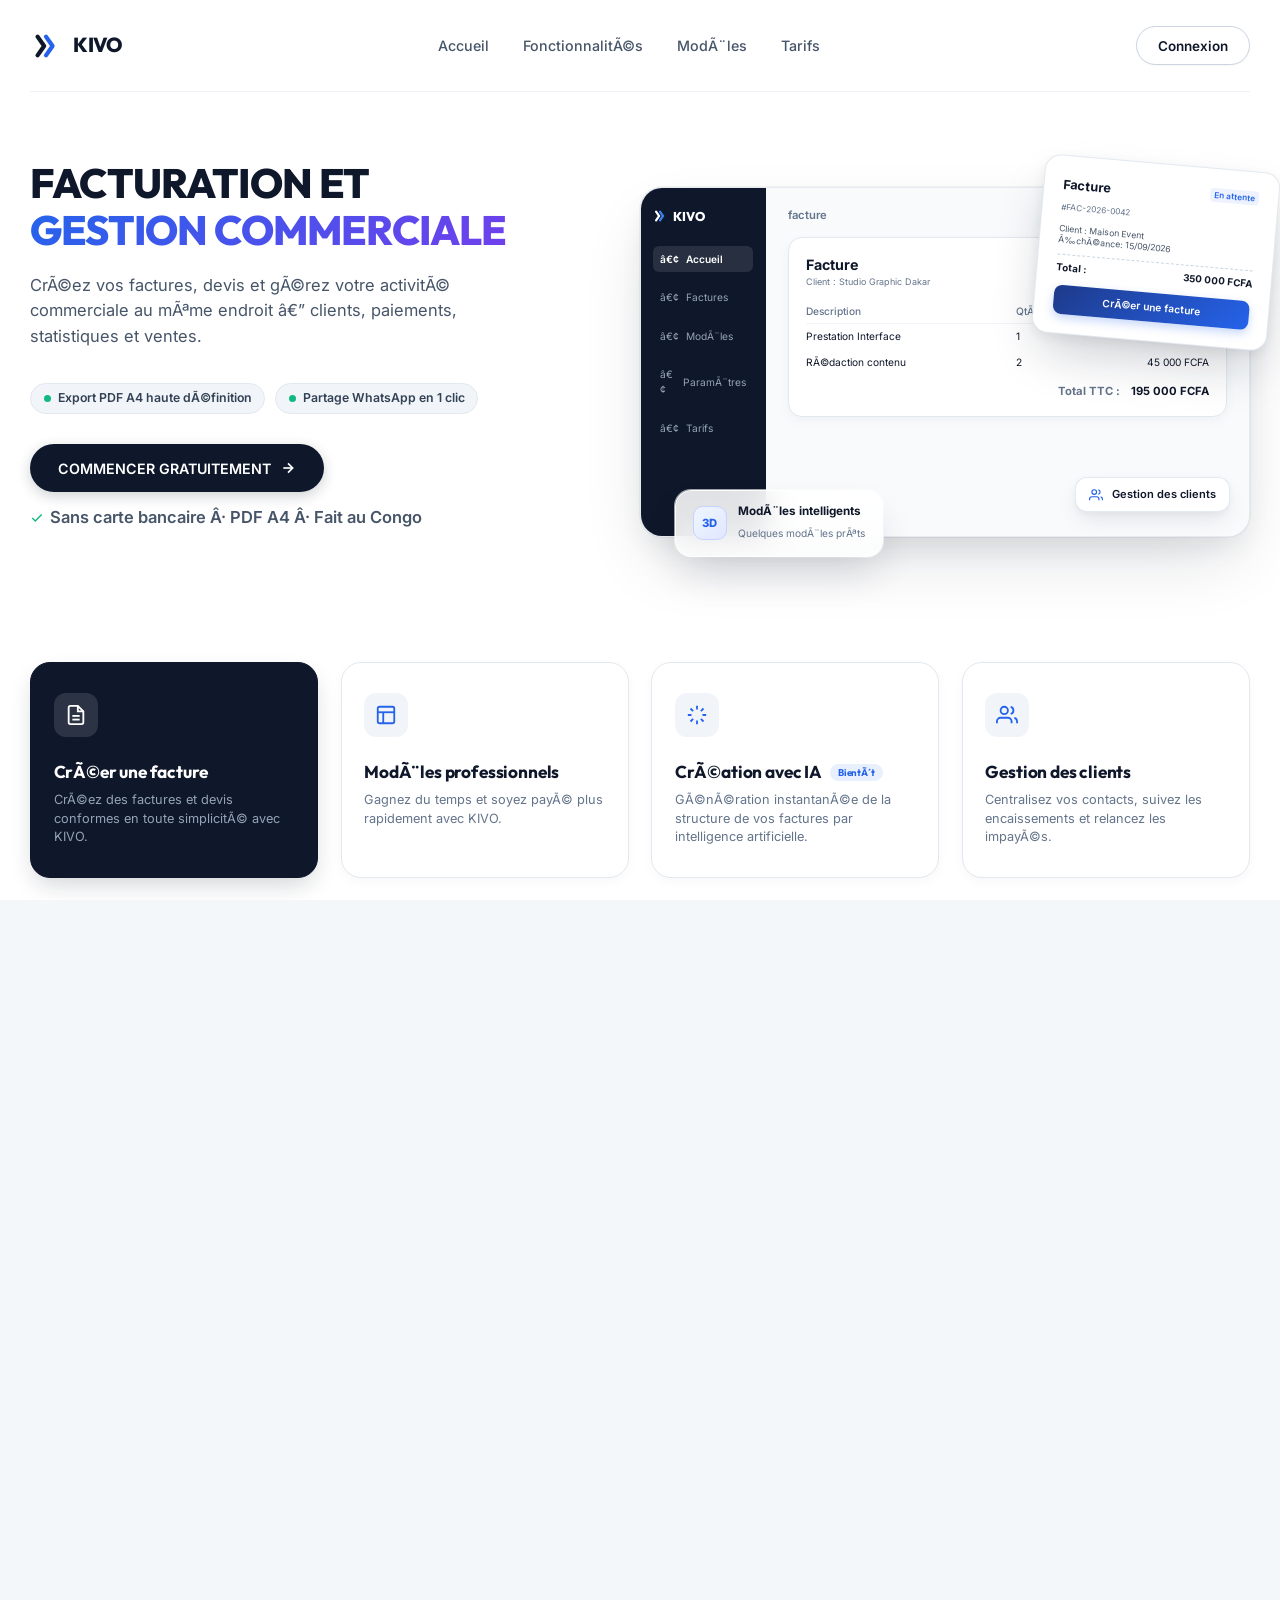
==== index.html @ d7633b7b "fix(facturation): moyens de paiement dans la facture, statut conserve, validation, export multi-form" ====
﻿<!DOCTYPE html>
<html lang="fr">

<head>
  <meta charset="UTF-8">
  <meta name="viewport" content="width=device-width, initial-scale=1.0, viewport-fit=cover">
  <title>KIVO MATIQUE - Business, simplified | Facturation & Gestion d'Entreprise</title>
  <meta name="description"
    content="KIVO MATIQUE : CrÃ©ez des devis et factures professionnels, encaissez vos paiements et relancez vos impayÃ©s depuis un seul endroit.">

  <!-- Favicon -->
  <link rel="icon"
    href="data:image/svg+xml,<svg xmlns='http://www.w3.org/2000/svg' viewBox='0 0 32 32'><rect width='32' height='32' rx='8' fill='%234F46E5'/><text x='16' y='22' font-family='Arial,sans-serif' font-size='18' font-weight='900' fill='white' text-anchor='middle'>K</text></svg>">

  <!-- Google Fonts -->
  <link rel="preconnect" href="https://fonts.googleapis.com">
  <link rel="preconnect" href="https://fonts.gstatic.com" crossorigin>
  <link
    href="https://fonts.googleapis.com/css2?family=Inter:wght@300;400;500;600;700&family=Outfit:wght@500;600;700;800&display=swap"
    rel="stylesheet">

  <!-- Stylesheet -->
  <link rel="stylesheet" href="styles.css?v=3.26">
</head>

<body>

  <!-- Global App Loading Overlay â€” shown until session + settings are resolved -->
  <div id="app-loading-overlay" aria-hidden="true" style="
    position: fixed;
    inset: 0;
    z-index: 9999;
    background: var(--bg-main, #F4F7FA);
    display: flex;
    flex-direction: column;
    align-items: center;
    justify-content: center;
    gap: 1.25rem;
    transition: opacity 0.35s ease, visibility 0.35s ease;
  ">
    <div style="display:flex;align-items:center;gap:0.65rem;">
      <svg width="34" height="34" viewBox="0 0 32 32" fill="none">
        <path d="M7 6L14 16L7 26" stroke="#2563EB" stroke-width="4.5" stroke-linecap="round" stroke-linejoin="round" />
        <path d="M16 6L23 16L16 26" stroke="#7C3AED" stroke-width="4.5" stroke-linecap="round"
          stroke-linejoin="round" />
      </svg>
      <span
        style="font-family:'Outfit',sans-serif;font-weight:800;font-size:1.4rem;color:#0F172A;letter-spacing:-0.02em;">KIVO
        MATIQUE</span>
    </div>
    <div style="width:48px;height:3px;border-radius:99px;background:#E2E8F0;overflow:hidden;">
      <div
        style="height:100%;width:40%;background:linear-gradient(90deg,#2563EB,#7C3AED);border-radius:99px;animation:kivo-loading-bar 1.2s ease-in-out infinite;">
      </div>
    </div>
    <style>
      @keyframes kivo-loading-bar {
        0% {
          transform: translateX(-100%);
        }

        50% {
          transform: translateX(150%);
        }

        100% {
          transform: translateX(-100%);
        }
      }

      /* CSS safety net: auto-hide the overlay after 30 s even if JS is broken */
      @keyframes kivo-overlay-timeout {

        0%,
        90% {
          opacity: 1;
          pointer-events: all;
        }

        100% {
          opacity: 0;
          pointer-events: none;
          visibility: hidden;
        }
      }

      #app-loading-overlay {
        animation: kivo-overlay-timeout 30s forwards;
      }
    </style>
  </div>

  <div id="app-container">


    <div class="app-wrapper">

      <!-- Mobile Backdrop Overlay for sidebar drawer -->
      <div id="sidebar-backdrop" class="sidebar-backdrop" aria-label="Fermer le menu mobile"></div>

      <!-- Mobile Topbar / Header (Sticky on Mobile, hidden on desktop, hidden in full-width views) -->
      <header class="mobile-header no-print" id="mobile-header" style="display: none;">
        <button id="mobile-menu-toggle" type="button" class="mobile-menu-btn" aria-label="Ouvrir le menu de navigation">
          <svg width="22" height="22" viewBox="0 0 24 24" fill="none" stroke="currentColor" stroke-width="2"
            stroke-linecap="round">
            <line x1="3" y1="6" x2="21" y2="6" />
            <line x1="3" y1="12" x2="21" y2="12" />
            <line x1="3" y1="18" x2="21" y2="18" />
          </svg>
        </button>
        <a href="#dashboard" class="mobile-brand-link">
          <div class="mobile-brand-logo">
            <svg width="18" height="18" viewBox="0 0 32 32" fill="none">
              <path d="M7 6L14 16L7 26" stroke="#2563EB" stroke-width="4.5" stroke-linecap="round"
                stroke-linejoin="round" />
              <path d="M16 6L23 16L16 26" stroke="#7C3AED" stroke-width="4.5" stroke-linecap="round"
                stroke-linejoin="round" />
            </svg>
          </div>
          <span class="mobile-brand-text">KIVO MATIQUE</span>
        </a>
        <div class="mobile-header-actions">
          <button class="mobile-quick-add-btn" onclick="KivoApp.openNewDocModal()" title="CrÃ©er un document"
            aria-label="CrÃ©er un document">
            <svg width="18" height="18" viewBox="0 0 24 24" fill="none" stroke="currentColor" stroke-width="2.5">
              <line x1="12" y1="5" x2="12" y2="19" />
              <line x1="5" y1="12" x2="19" y2="12" />
            </svg>
          </button>
          <div class="mobile-user-avatar" onclick="KivoApp.navigate('settings')" title="Mon profil">
            <span id="mobile-user-initials">KM</span>
          </div>
        </div>
      </header>

      <!-- Desktop & Mobile Sidebar Navigation -->
      <!-- ==================== UNIFIED SIDEBAR NAVIGATION ==================== -->
      <aside class="sidebar no-print" id="sidebar" style="display: none;">

        <!-- Brand Header -->
        <div class="sidebar-brand">
          <div class="sidebar-brand-logo">
            <svg width="22" height="22" viewBox="0 0 32 32" fill="none" xmlns="http://www.w3.org/2000/svg">
              <path d="M7 6L14 16L7 26" stroke="#38BDF8" stroke-width="4.5" stroke-linecap="round"
                stroke-linejoin="round" />
              <path d="M16 6L23 16L16 26" stroke="#818CF8" stroke-width="4.5" stroke-linecap="round"
                stroke-linejoin="round" />
            </svg>
          </div>
          <span class="sidebar-brand-name">KIVO</span>
          <button id="sidebar-toggle-btn" class="sidebar-collapse-btn" onclick="KivoApp.toggleSidebar()"
            title="RÃ©duire la barre latÃ©rale" aria-label="RÃ©duire la barre latÃ©rale" data-tooltip="RÃ©duire / Agrandir">
            <svg viewBox="0 0 24 24" fill="none" stroke="currentColor" stroke-width="2.2" width="16" height="16">
              <polyline points="15 18 9 12 15 6" />
            </svg>
          </button>
          <!-- Mobile Drawer Close Button -->
          <button type="button" class="sidebar-mobile-close-btn" onclick="KivoApp.toggleMobileSidebar(false)"
            title="Fermer le menu" aria-label="Fermer le menu">
            <svg viewBox="0 0 24 24" fill="none" stroke="currentColor" stroke-width="2" width="20" height="20">
              <line x1="18" y1="6" x2="6" y2="18" />
              <line x1="6" y1="6" x2="18" y2="18" />
            </svg>
          </button>
        </div>

        <!-- Main Navigation -->
        <nav class="sidebar-nav" id="sidebar-nav">

          <!-- Tableau de bord -->
          <a href="#dashboard" class="nav-item active" data-view="dashboard" data-tooltip="Tableau de bord"
            title="Tableau de bord">
            <svg class="nav-icon" viewBox="0 0 24 24" fill="none" stroke="currentColor" stroke-width="1.75">
              <rect x="3" y="3" width="7" height="7" rx="1" />
              <rect x="14" y="3" width="7" height="7" rx="1" />
              <rect x="14" y="14" width="7" height="7" rx="1" />
              <rect x="3" y="14" width="7" height="7" rx="1" />
            </svg>
            <span class="nav-label">Tableau de bord</span>
          </a>

          <!-- Facturation (Documents UnifiÃ©s) -->
          <a href="#documents" class="nav-item" data-view="documents" data-tooltip="Facturation" title="Facturation">
            <svg class="nav-icon" viewBox="0 0 24 24" fill="none" stroke="currentColor" stroke-width="1.75">
              <path d="M14 2H6a2 2 0 0 0-2 2v16a2 2 0 0 0 2 2h12a2 2 0 0 0 2-2V8z" />
              <polyline points="14 2 14 8 20 8" />
              <line x1="16" y1="13" x2="8" y2="13" />
              <line x1="16" y1="17" x2="8" y2="17" />
            </svg>
            <span class="nav-label">Facturation</span>
          </a>

          <!-- Clients -->
          <a href="#clients" class="nav-item" data-view="clients" data-tooltip="Clients" title="Clients">
            <svg class="nav-icon" viewBox="0 0 24 24" fill="none" stroke="currentColor" stroke-width="1.75">
              <path d="M17 21v-2a4 4 0 0 0-4-4H5a4 4 0 0 0-4 4v2" />
              <circle cx="9" cy="7" r="4" />
              <path d="M23 21v-2a4 4 0 0 0-3-3.87" />
              <path d="M16 3.13a4 4 0 0 1 0 7.75" />
            </svg>
            <span class="nav-label">Clients</span>
          </a>

          <!-- Services / Prestations -->
          <a href="#services" class="nav-item" data-view="services" data-tooltip="Services / Prestations"
            title="Services / Prestations">
            <svg class="nav-icon" viewBox="0 0 24 24" fill="none" stroke="currentColor" stroke-width="1.75">
              <path d="M20.59 13.41l-7.17 7.17a2 2 0 0 1-2.83 0L2 12V2h10l8.59 8.59a2 2 0 0 1 0 2.82z" />
              <line x1="7" y1="7" x2="7.01" y2="7" />
            </svg>
            <span class="nav-label">Services / Prestations</span>
          </a>

          <!-- ModÃ¨les -->
          <a href="#catalog" class="nav-item" data-view="catalog" data-tooltip="ModÃ¨les" title="ModÃ¨les">
            <svg class="nav-icon" viewBox="0 0 24 24" fill="none" stroke="currentColor" stroke-width="1.75">
              <rect x="3" y="3" width="7" height="7" rx="1" />
              <rect x="14" y="3" width="7" height="7" rx="1" />
              <rect x="3" y="14" width="7" height="5" rx="1" />
              <rect x="14" y="14" width="7" height="5" rx="1" />
            </svg>
            <span class="nav-label">ModÃ¨les</span>
          </a>

          <!-- CrÃ©ation avec IA -->
          <a href="#ai" class="nav-item" data-view="ai" data-tooltip="CrÃ©ation avec IA (BientÃ´t)"
            title="CrÃ©ation avec IA (BientÃ´t disponible)">
            <svg class="nav-icon" viewBox="0 0 24 24" fill="none" stroke="currentColor" stroke-width="1.75">
              <path d="M12 2a7 7 0 0 1 7 7c0 3.5-2.5 6.5-6 7v2h-2v-2c-3.5-.5-6-3.5-6-7a7 7 0 0 1 7-7z" />
              <line x1="12" y1="21" x2="12" y2="23" />
              <line x1="4.22" y1="4.22" x2="5.64" y2="5.64" />
              <line x1="18.36" y1="5.64" x2="19.78" y2="4.22" />
            </svg>
            <span class="nav-label">CrÃ©ation avec IA</span>
            <span class="nav-badge-soon"
              style="margin-left: auto; font-size: 0.65rem; font-weight: 700; padding: 2px 8px; border-radius: 9999px; background: #FEF3C7; color: #92400E; border: 1px solid rgba(217, 119, 6, 0.25); text-transform: uppercase; letter-spacing: 0.03em;">BientÃ´t</span>
          </a>

          <!-- Rapports -->
          <a href="#analytics" class="nav-item" data-view="analytics" data-tooltip="Rapports" title="Rapports">
            <svg class="nav-icon" viewBox="0 0 24 24" fill="none" stroke="currentColor" stroke-width="1.75">
              <line x1="18" y1="20" x2="18" y2="10" />
              <line x1="12" y1="20" x2="12" y2="4" />
              <line x1="6" y1="20" x2="6" y2="14" />
            </svg>
            <span class="nav-label">Rapports</span>
          </a>

          <!-- PARAMÃˆTRES (groupe collapsible) -->
          <div class="nav-group" id="nav-group-settings">
            <button class="nav-group-trigger" onclick="KivoApp.toggleNavGroup('settings')" data-group="settings"
              data-tooltip="ParamÃ¨tres" title="ParamÃ¨tres">
              <div class="nav-group-trigger-left">
                <svg class="nav-icon" viewBox="0 0 24 24" fill="none" stroke="currentColor" stroke-width="1.75">
                  <circle cx="12" cy="12" r="3" />
                  <path
                    d="M19.4 15a1.65 1.65 0 0 0 .33 1.82l.06.06a2 2 0 0 1-2.83 2.83l-.06-.06a1.65 1.65 0 0 0-1.82-.33 1.65 1.65 0 0 0-1 1.51V21a2 2 0 0 1-4 0v-.09A1.65 1.65 0 0 0 9 19.4a1.65 1.65 0 0 0-1.82.33l-.06.06a2 2 0 0 1-2.83-2.83l.06-.06A1.65 1.65 0 0 0 4.68 15a1.65 1.65 0 0 0-1.51-1H3a2 2 0 0 1 0-4h.09A1.65 1.65 0 0 0 4.6 9a1.65 1.65 0 0 0-.33-1.82l-.06-.06a2 2 0 0 1 2.83-2.83l.06.06A1.65 1.65 0 0 0 9 4.68a1.65 1.65 0 0 0 1-1.51V3a2 2 0 0 1 4 0v.09a1.65 1.65 0 0 0 1 1.51 1.65 1.65 0 0 0 1.82-.33l.06-.06a2 2 0 0 1 2.83 2.83l-.06.06A1.65 1.65 0 0 0 19.4 9a1.65 1.65 0 0 0 1.51 1H21a2 2 0 0 1 0 4h-.09a1.65 1.65 0 0 0-1.51 1z" />
                </svg>
                <span class="nav-label">ParamÃ¨tres</span>
              </div>
              <svg class="nav-group-chevron" id="chevron-settings" viewBox="0 0 24 24" fill="none" stroke="currentColor"
                stroke-width="2" width="14" height="14">
                <polyline points="6 9 12 15 18 9" />
              </svg>
            </button>
            <div class="nav-group-items" id="nav-group-settings-items">
              <!-- Profil -->
              <a href="#settings" class="nav-sub-item" data-view="settings" data-tooltip="Mon profil"
                title="Mon profil">
                <svg class="nav-icon" viewBox="0 0 24 24" fill="none" stroke="currentColor" stroke-width="1.75">
                  <circle cx="12" cy="8" r="4" />
                  <path d="M4 20c0-4 3.6-7 8-7s8 3 8 7" />
                </svg>
                <span class="nav-label">Mon profil</span>
              </a>
              <!-- Abonnement & Paiement -->
              <a href="#pricing" class="nav-sub-item" data-view="pricing" data-tooltip="Abonnement & Paiement"
                title="Abonnement & Paiement">
                <svg class="nav-icon" viewBox="0 0 24 24" fill="none" stroke="currentColor" stroke-width="1.75">
                  <rect x="1" y="4" width="22" height="16" rx="2" />
                  <line x1="1" y1="10" x2="23" y2="10" />
                </svg>
                <span class="nav-label">Abonnement & Paiement</span>
              </a>
              <!-- Ã‰quipe -->
              <a href="#team" class="nav-sub-item" data-view="team" data-tooltip="Ã‰quipe" title="Ã‰quipe">
                <svg class="nav-icon" viewBox="0 0 24 24" fill="none" stroke="currentColor" stroke-width="1.75">
                  <circle cx="9" cy="7" r="4" />
                  <path d="M3 21v-2a4 4 0 0 1 4-4h4a4 4 0 0 1 4 4v2" />
                  <path d="M16 3.13a4 4 0 0 1 0 7.75" />
                  <path d="M21 21v-2a4 4 0 0 0-3-3.85" />
                </svg>
                <span class="nav-label">Ã‰quipe</span>
              </a>
              <!-- IntÃ©grations -->
              <a href="#integrations" class="nav-sub-item" data-view="integrations" data-tooltip="IntÃ©grations"
                title="IntÃ©grations">
                <svg class="nav-icon" viewBox="0 0 24 24" fill="none" stroke="currentColor" stroke-width="1.75">
                  <path d="M10 13a5 5 0 0 0 7.54.54l3-3a5 5 0 0 0-7.07-7.07l-1.72 1.71" />
                  <path d="M14 11a5 5 0 0 0-7.54-.54l-3 3a5 5 0 0 0 7.07 7.07l1.71-1.71" />
                </svg>
                <span class="nav-label">IntÃ©grations</span>
              </a>
            </div>
          </div>

        </nav>

        <!-- Sidebar Footer: User Card + Clean logout -->
        <div class="sidebar-footer-section">
          <!-- Dynamic Plan Usage Pill -->
          <div id="sidebar-plan-badge"></div>
          <div class="sidebar-user-card" onclick="KivoApp.navigate('settings')" title="AccÃ©der Ã  mon profil"
            data-tooltip="Mon profil">
            <div class="sidebar-user-avatar" id="sidebar-user-avatar">KM</div>
            <div class="sidebar-user-info">
              <span class="sidebar-user-name" id="sidebar-user-name">Mon Compte</span>
              <span class="sidebar-user-email" id="sidebar-user-email">utilisateur@kivo.com</span>
            </div>
          </div>
          <div class="sidebar-footer-action">
            <button type="button" class="sidebar-logout-clean-btn"
              onclick="event.stopPropagation(); console.log('[DEBUG-LOGOUT] Clic bouton sidebar DÃ©connexion'); KivoApp.logout()"
              title="Se dÃ©connecter" aria-label="DÃ©connexion" data-tooltip="DÃ©connexion">
              <svg viewBox="0 0 24 24" fill="none" stroke="currentColor" stroke-width="2" width="16" height="16">
                <path d="M9 21H5a2 2 0 0 1-2-2V5a2 2 0 0 1 2-2h4" />
                <polyline points="16 17 21 12 16 7" />
                <line x1="21" y1="12" x2="9" y2="12" />
              </svg>
              <span>DÃ©connexion</span>
            </button>
          </div>
        </div>

      </aside>

      <!-- Minimalist floating sidebar reopen button -->
      <button id="sidebar-reopen-btn" class="sidebar-reopen-btn" onclick="KivoApp.toggleSidebar()"
        title="Afficher le menu" style="display:none;" aria-label="Ouvrir le menu">
        <svg viewBox="0 0 24 24" fill="none" stroke="currentColor" stroke-width="2" width="18" height="18">
          <rect x="3" y="3" width="18" height="18" rx="3" />
          <line x1="9" y1="3" x2="9" y2="21" />
          <polyline points="13 10 15 12 13 14" />
        </svg>
      </button>

      <!-- Main Dynamic Content Container -->
      <main class="main-content" id="main-content">

        <!-- ==================== LANDING PAGE VIEW (2026 FINTECH ART DIRECTION) ==================== -->
        <section id="view-landing" class="view-section" style="display: none;">
          <div class="kivo-landing-wrap">
            <div class="kivo-landing-container">

              <!-- 1. Top Navbar -->
              <nav class="kivo-landing-nav">
                <a href="#landing" class="kivo-landing-brand">
                  <div class="kivo-landing-brand-logo">
                    <svg width="30" height="30" viewBox="0 0 32 32" fill="none" xmlns="http://www.w3.org/2000/svg">
                      <path d="M7 6L14 16L7 26" stroke="#0F172A" stroke-width="4.5" stroke-linecap="round"
                        stroke-linejoin="round" />
                      <path d="M16 6L23 16L16 26" stroke="#2563EB" stroke-width="4.5" stroke-linecap="round"
                        stroke-linejoin="round" />
                    </svg>
                  </div>
                  <span class="kivo-landing-brand-text">KIVO</span>
                </a>

                <div class="kivo-landing-links">
                  <a href="#landing">Accueil</a>
                  <a href="#landing-features">FonctionnalitÃ©s</a>
                  <a href="#landing-templates">ModÃ¨les</a>
                  <a href="#landing-pricing">Tarifs</a>
                </div>

                <div>
                  <a href="#auth" class="btn btn-landing-login">Connexion</a>
                </div>
              </nav>

              <!-- 2. Hero Section -->
              <div class="kivo-hero-section">

                <!-- Left: Headline & CTA -->
                <div class="kivo-hero-text" data-animate>
                  <h1 class="kivo-hero-headline">
                    <span class="kivo-hero-headline-static">FACTURATION ET</span>
                    <span class="kivo-hero-headline-accent">GESTION COMMERCIALE</span>
                  </h1>
                  <p>CrÃ©ez vos factures, devis et gÃ©rez votre activitÃ© commerciale au mÃªme endroit â€” clients, paiements,
                    statistiques et ventes.</p>
                  <div class="kivo-hero-facts">
                    <span class="kivo-hero-fact-pill"><span class="dot"></span>Export PDF A4 haute dÃ©finition</span>
                    <span class="kivo-hero-fact-pill"><span class="dot"></span>Partage WhatsApp en 1 clic</span>
                  </div>
                  <a href="#auth" class="btn btn-hero-cta">
                    <span>COMMENCER GRATUITEMENT</span>
                    <svg width="16" height="16" viewBox="0 0 24 24" fill="none" stroke="currentColor"
                      stroke-width="2.5">
                      <line x1="5" y1="12" x2="19" y2="12" />
                      <polyline points="12 5 19 12 12 19" />
                    </svg>
                  </a>
                  <p class="kivo-cta-badge">
                    <svg width="14" height="14" viewBox="0 0 24 24" fill="none" stroke="currentColor"
                      stroke-width="2.5">
                      <polyline points="20 6 9 17 4 12" />
                    </svg>
                    <span>Sans carte bancaire Â· PDF A4 Â· Fait au Congo</span>
                  </p>
                </div>


                <!-- Right: Layered 3D Visual Composition -->
                <div class="kivo-hero-visual">

                  <!-- Base Tablet / App Window -->
                  <div class="kivo-mock-window">

                    <!-- Mock Dark Sidebar -->
                    <div class="kivo-mock-sidebar">
                      <div class="mock-sidebar-brand">
                        <svg width="14" height="14" viewBox="0 0 32 32" fill="none">
                          <path d="M7 6L14 16L7 26" stroke="#FFF" stroke-width="5" stroke-linecap="round" />
                          <path d="M16 6L23 16L16 26" stroke="#3B82F6" stroke-width="5" stroke-linecap="round" />
                        </svg>
                        <span>KIVO</span>
                      </div>
                      <div class="mock-nav-item active">
                        <span>â€¢</span> Accueil
                      </div>
                      <div class="mock-nav-item">
                        <span>â€¢</span> Factures
                      </div>
                      <div class="mock-nav-item">
                        <span>â€¢</span> ModÃ¨les
                      </div>
                      <div class="mock-nav-item">
                        <span>â€¢</span> ParamÃ¨tres
                      </div>
                      <div class="mock-nav-item">
                        <span>â€¢</span> Tarifs
                      </div>
                    </div>

                    <!-- Mock Main Workspace -->
                    <div class="kivo-mock-main">
                      <div class="mock-main-top">
                        <span>facture</span>
                      </div>

                      <div class="mock-invoice-card">
                        <div class="mock-invoice-header">
                          <div>
                            <div class="mock-invoice-title">Facture</div>
                            <div style="font-size: 0.6rem; color: #64748B;">Client : Studio Graphic Dakar</div>
                          </div>
                          <span class="mock-badge">ValidÃ©e</span>
                        </div>

                        <table class="mock-table">
                          <thead>
                            <tr>
                              <th>Description</th>
                              <th>QtÃ©</th>
                              <th style="text-align: right;">Total</th>
                            </tr>
                          </thead>
                          <tbody>
                            <tr>
                              <td>Prestation Interface</td>
                              <td>1</td>
                              <td style="text-align: right;">150 000 FCFA</td>
                            </tr>
                            <tr>
                              <td>RÃ©daction contenu</td>
                              <td>2</td>
                              <td style="text-align: right;">45 000 FCFA</td>
                            </tr>
                          </tbody>
                        </table>

                        <div class="mock-total-row">
                          <span style="color: #64748B;">Total TTC :</span>
                          <span>195 000 FCFA</span>
                        </div>
                      </div>
                    </div>
                  </div>

                  <!-- Floating Layer 1: Tilted Top-Right Invoice Sheet -->
                  <div class="kivo-mock-floating-invoice">
                    <div
                      style="display: flex; justify-content: space-between; align-items: flex-start; margin-bottom: 0.5rem;">
                      <div>
                        <strong style="font-size: 0.85rem; color: #0F172A; display: block;">Facture</strong>
                        <span style="font-size: 0.55rem; color: #64748B;">#FAC-2026-0042</span>
                      </div>
                      <span
                        style="font-size: 0.55rem; background: #EEF2FF; color: #2563EB; padding: 1px 4px; border-radius: 4px; font-weight: 600;">En
                        attente</span>
                    </div>

                    <div style="font-size: 0.58rem; color: #475569; margin-bottom: 0.5rem; line-height: 1.3;">
                      Client : Maison Event<br>
                      Ã‰chÃ©ance: 15/09/2026
                    </div>

                    <div
                      style="border-top: 1px dashed #CBD5E1; padding-top: 0.4rem; display: flex; justify-content: space-between; font-size: 0.65rem; font-weight: 700; color: #0F172A;">
                      <span>Total :</span>
                      <span>350 000 FCFA</span>
                    </div>

                    <span class="mock-float-btn">CrÃ©er une facture</span>
                  </div>

                  <!-- Floating Layer 2: Frosted Glass 3D Card Bottom-Left -->
                  <div class="kivo-mock-glass-card">
                    <div class="glass-3d-badge">3D</div>
                    <div class="glass-card-text">
                      <strong>ModÃ¨les intelligents</strong>
                      <span>Quelques modÃ¨les prÃªts</span>
                    </div>
                  </div>

                  <!-- Floating Layer 3: Mini Client Badge Bottom-Right -->
                  <div class="kivo-mock-client-badge">
                    <svg width="14" height="14" viewBox="0 0 24 24" fill="none" stroke="#2563EB" stroke-width="2">
                      <path d="M17 21v-2a4 4 0 0 0-4-4H5a4 4 0 0 0-4 4v2" />
                      <circle cx="9" cy="7" r="4" />
                      <path d="M23 21v-2a4 4 0 0 0-3-3.87" />
                      <path d="M16 3.13a4 4 0 0 1 0 7.75" />
                    </svg>
                    <span>Gestion des clients</span>
                  </div>

                </div>

              </div>

              <!-- 3. Bottom 4-Card Bento Strip (Matching Mockup Exactly) -->
              <div class="kivo-features-strip" id="landing-features">

                <!-- Card 1: Dark Navy Active Card -->
                <a href="#auth" class="kivo-feature-card card-dark">
                  <div class="kivo-feature-icon-box">
                    <svg width="22" height="22" viewBox="0 0 24 24" fill="none" stroke="currentColor" stroke-width="2">
                      <path d="M14 2H6a2 2 0 0 0-2 2v16a2 2 0 0 0 2 2h12a2 2 0 0 0 2-2V8z" />
                      <polyline points="14 2 14 8 20 8" />
                      <line x1="16" y1="13" x2="8" y2="13" />
                      <line x1="16" y1="17" x2="8" y2="17" />
                    </svg>
                  </div>
                  <h3>CrÃ©er une facture</h3>
                  <p>CrÃ©ez des factures et devis conformes en toute simplicitÃ© avec KIVO.</p>
                </a>

                <!-- Card 2: ModÃ¨les professionnels -->
                <a href="#landing-templates" class="kivo-feature-card">
                  <div class="kivo-feature-icon-box">
                    <svg width="22" height="22" viewBox="0 0 24 24" fill="none" stroke="#2563EB" stroke-width="2">
                      <rect x="3" y="3" width="18" height="18" rx="2" />
                      <line x1="3" y1="9" x2="21" y2="9" />
                      <line x1="9" y1="21" x2="9" y2="9" />
                    </svg>
                  </div>
                  <h3>ModÃ¨les professionnels</h3>
                  <p>Gagnez du temps et soyez payÃ© plus rapidement avec KIVO.</p>
                </a>

                <!-- Card 3: CrÃ©ation avec IA -->
                <a href="#auth" class="kivo-feature-card">
                  <div class="kivo-feature-icon-box">
                    <svg width="22" height="22" viewBox="0 0 24 24" fill="none" stroke="#2563EB" stroke-width="2">
                      <path
                        d="M12 2v4M12 18v4M4.93 4.93l2.83 2.83M16.24 16.24l2.83 2.83M2 12h4M18 12h4M4.93 19.07l2.83-2.83M16.24 7.76l2.83-2.83" />
                    </svg>
                  </div>
                  <h3>CrÃ©ation avec IA <span
                      style="font-size: 0.65rem; background: rgba(37, 99, 235, 0.1); color: #2563EB; padding: 2px 8px; border-radius: 99px; font-weight: 700; vertical-align: middle; margin-left: 0.35rem;">BientÃ´t</span>
                  </h3>
                  <p>GÃ©nÃ©ration instantanÃ©e de la structure de vos factures par intelligence artificielle.</p>
                </a>

                <!-- Card 4: Gestion des clients -->
                <a href="#auth" class="kivo-feature-card">
                  <div class="kivo-feature-icon-box">
                    <svg width="22" height="22" viewBox="0 0 24 24" fill="none" stroke="#2563EB" stroke-width="2">
                      <path d="M17 21v-2a4 4 0 0 0-4-4H5a4 4 0 0 0-4 4v2" />
                      <circle cx="9" cy="7" r="4" />
                      <path d="M23 21v-2a4 4 0 0 0-3-3.87" />
                      <path d="M16 3.13a4 4 0 0 1 0 7.75" />
                    </svg>
                  </div>
                  <h3>Gestion des clients</h3>
                  <p>Centralisez vos contacts, suivez les encaissements et relancez les impayÃ©s.</p>
                </a>

              </div>

              <!-- 4. Section 4 Ã‰tapes (Comment Ã§a marche) -->
              <div class="kivo-steps-section" id="landing-steps">
                <div class="kivo-steps-header" data-animate>
                  <span class="kivo-steps-eyebrow">Comment Ã§a marche</span>
                  <h2 class="kivo-steps-title">De zÃ©ro Ã  payÃ©, en 4 Ã©tapes</h2>
                  <p class="kivo-steps-subtitle">KIVO simplifie votre facturation de bout en bout â€” de la crÃ©ation du
                    document jusqu'Ã  l'encaissement.</p>
                </div>
                <div class="kivo-steps-grid">

                  <!-- Ã‰tape 1 : CrÃ©er -->
                  <div class="kivo-step-card" data-animate data-delay="100">
                    <div class="kivo-step-icon-wrap" data-num="1"
                      style="background: linear-gradient(135deg, #EFF6FF, #DBEAFE);">
                      <svg width="28" height="28" viewBox="0 0 24 24" fill="none" stroke="#2563EB" stroke-width="2"
                        stroke-linecap="round" stroke-linejoin="round">
                        <path d="M14 2H6a2 2 0 0 0-2 2v16a2 2 0 0 0 2 2h12a2 2 0 0 0 2-2V8z" />
                        <polyline points="14 2 14 8 20 8" />
                        <line x1="12" y1="13" x2="12" y2="17" />
                        <line x1="10" y1="15" x2="14" y2="15" />
                      </svg>
                    </div>
                    <div class="kivo-step-title">CrÃ©er</div>
                    <p class="kivo-step-desc">Remplissez vos informations. KIVO gÃ©nÃ¨re votre document en quelques
                      secondes.</p>
                  </div>

                  <!-- Ã‰tape 2 : Personnaliser -->
                  <div class="kivo-step-card" data-animate data-delay="200">
                    <div class="kivo-step-icon-wrap" data-num="2"
                      style="background: linear-gradient(135deg, #F5F3FF, #EDE9FE);">
                      <svg width="28" height="28" viewBox="0 0 24 24" fill="none" stroke="#7C3AED" stroke-width="2"
                        stroke-linecap="round" stroke-linejoin="round">
                        <circle cx="12" cy="12" r="3" />
                        <path
                          d="M19.07 4.93l-1.41 1.41M4.93 19.07l-1.41 1.41M19.07 19.07l-1.41-1.41M4.93 4.93l1.41 1.41M20 12h2M2 12h2M12 20v2M12 2v2" />
                      </svg>
                    </div>
                    <div class="kivo-step-title">Personnaliser</div>
                    <p class="kivo-step-desc">Choisissez un modÃ¨le, ajoutez votre logo, adaptez couleurs et mentions
                      lÃ©gales.</p>
                  </div>

                  <!-- Ã‰tape 3 : Partager -->
                  <div class="kivo-step-card" data-animate data-delay="300">
                    <div class="kivo-step-icon-wrap" data-num="3"
                      style="background: linear-gradient(135deg, #ECFDF5, #D1FAE5);">
                      <svg width="28" height="28" viewBox="0 0 24 24" fill="none" stroke="#10B981" stroke-width="2"
                        stroke-linecap="round" stroke-linejoin="round">
                        <path d="M4 12v8a2 2 0 0 0 2 2h12a2 2 0 0 0 2-2v-8" />
                        <polyline points="16 6 12 2 8 6" />
                        <line x1="12" y1="2" x2="12" y2="15" />
                      </svg>
                    </div>
                    <div class="kivo-step-title">Partager</div>
                    <p class="kivo-step-desc">Envoyez par WhatsApp ou e-mail. Le client reÃ§oit un lien de visualisation
                      PDF instantanÃ©.</p>
                  </div>

                  <!-- Ã‰tape 4 : Encaisser -->
                  <div class="kivo-step-card" data-animate data-delay="400">
                    <div class="kivo-step-icon-wrap" data-num="4"
                      style="background: linear-gradient(135deg, #FFF7ED, #FED7AA);">
                      <svg width="28" height="28" viewBox="0 0 24 24" fill="none" stroke="#EA580C" stroke-width="2"
                        stroke-linecap="round" stroke-linejoin="round">
                        <rect x="2" y="5" width="20" height="14" rx="2" />
                        <line x1="2" y1="10" x2="22" y2="10" />
                      </svg>
                    </div>
                    <div class="kivo-step-title">Encaisser</div>
                    <p class="kivo-step-desc">Suivez les paiements, marquez les factures comme rÃ©glÃ©es, relancez les
                      impayÃ©s.</p>
                  </div>

                </div>
              </div>

              <!-- 5. ModÃ¨les Showcase Section (Visuel 3D Non-Cliquable) -->
              <div id="landing-templates" style="padding: 4.5rem 0; border-top: 1px solid #E2E8F0;">
                <div style="text-align: center; max-width: 600px; margin: 0 auto 3rem auto;">
                  <span class="badge"
                    style="background: #EFF6FF; color: #2563EB; font-weight: 700; font-size: 0.8rem; padding: 4px 14px; border-radius: 9999px; margin-bottom: 0.75rem; display: inline-block;">ModÃ¨les</span>
                  <h2
                    style="font-family: var(--font-heading); font-size: 2.3rem; font-weight: 800; color: #0F172A; margin-bottom: 0.75rem;">
                    AperÃ§u de vos factures & devis</h2>
                  <p style="color: #64748B; font-size: 1rem; line-height: 1.6;">Des factures et devis soignÃ©s, conÃ§us
                    pour valoriser l'image de votre entreprise.</p>
                </div>

                <!-- 3D Perspective Visual Display (4 Models, Non-Clickable) -->
                <div class="kivo-3d-showcase-wrap">
                  <div class="kivo-3d-showcase-grid">

                    <!-- Model 1: Corporate (B2B) -->
                    <div class="kivo-3d-card" data-model="corporate">
                      <div class="kivo-3d-card-badge">Corporate</div>
                      <div class="kivo-3d-card-preview">
                        <div class="kivo-preview-sheet">
                          <!-- Header -->
                          <div
                            style="background: #1E3A5F; padding: 10px 12px; display: flex; justify-content: space-between; align-items: center; color: #FFFFFF;">
                            <div>
                              <div style="font-size: 9px; font-weight: 800; letter-spacing: 0.5px;">KIVO MATIQUE</div>
                              <div style="font-size: 6px; opacity: 0.8;">Dakar, SÃ©nÃ©gal</div>
                            </div>
                            <div style="text-align: right;">
                              <div style="font-size: 11px; font-weight: 900; letter-spacing: 1px;">KIVO</div>
                              <div style="font-size: 6px; opacity: 0.8;">FAC-2026-0042</div>
                            </div>
                          </div>
                          <!-- Body -->
                          <div style="padding: 10px 12px; display: flex; flex-direction: column; flex: 1;">
                            <div
                              style="background: #EFF6FF; border-radius: 4px; padding: 6px 8px; margin-bottom: 8px; font-size: 7px; color: #1E3A5F; line-height: 1.4;">
                              <span style="font-weight: 700;">Client :</span> Studio Pulse SARL<br>
                              <span style="color: #64748B;">Almadies, Dakar Â· Date: 06/09/2026</span>
                            </div>
                            <!-- Table -->
                            <div
                              style="border: 1px solid #DBEAFE; border-radius: 4px; overflow: hidden; margin-bottom: 8px;">
                              <div
                                style="display: flex; background: #1E3A5F; color: #FFFFFF; padding: 4px 6px; font-size: 6.5px; font-weight: 700;">
                                <div style="flex: 2;">Prestation</div>
                                <div style="width: 24px; text-align: center;">QtÃ©</div>
                                <div style="width: 24px; text-align: center;">TVA</div>
                                <div style="width: 45px; text-align: right;">Total</div>
                              </div>
                              <div
                                style="padding: 4px 6px; font-size: 6.5px; color: #334155; border-bottom: 1px solid #EFF6FF; display: flex;">
                                <div style="flex: 2; font-weight: 600;">DÃ©veloppement Web UI</div>
                                <div style="width: 24px; text-align: center; color: #64748B;">1</div>
                                <div style="width: 24px; text-align: center; color: #64748B;">18%</div>
                                <div style="width: 45px; text-align: right; font-weight: 700;">250 000 FCFA</div>
                              </div>
                              <div style="padding: 4px 6px; font-size: 6.5px; color: #334155; display: flex;">
                                <div style="flex: 2; font-weight: 600;">Maintenance Cloud</div>
                                <div style="width: 24px; text-align: center; color: #64748B;">1</div>
                                <div style="width: 24px; text-align: center; color: #64748B;">18%</div>
                                <div style="width: 45px; text-align: right; font-weight: 700;">80 000 FCFA</div>
                              </div>
                            </div>
                            <!-- Total -->
                            <div
                              style="margin-top: auto; background: #1E3A5F; color: #FFFFFF; padding: 6px 10px; border-radius: 4px; display: flex; justify-content: space-between; align-items: center;">
                              <span style="font-size: 7px; opacity: 0.85; font-weight: 700;">TOTAL TTC</span>
                              <span style="font-size: 9px; font-weight: 900;">389 400 FCFA</span>
                            </div>
                          </div>
                        </div>
                      </div>
                      <div class="kivo-3d-card-footer">
                        <strong>Corporate</strong>
                        <span>Standard formel B2B</span>
                      </div>
                    </div>

                    <!-- Model 2: Modern (Agences & Tech) -->
                    <div class="kivo-3d-card" data-model="modern">
                      <div class="kivo-3d-card-badge" style="background: rgba(124, 58, 237, 0.15); color: #7C3AED;">
                        Modern</div>
                      <div class="kivo-3d-card-preview">
                        <div class="kivo-preview-sheet">
                          <!-- Top accent stripe -->
                          <div style="height: 5px; background: linear-gradient(90deg, #7C3AED, #EC4899);"></div>
                          <!-- Body -->
                          <div style="padding: 10px 12px; display: flex; flex-direction: column; flex: 1;">
                            <div
                              style="display: flex; justify-content: space-between; align-items: center; margin-bottom: 8px;">
                              <span style="font-size: 11px; font-weight: 900; color: #7C3AED;">KIVO</span>
                              <span
                                style="font-size: 6.5px; color: #7C3AED; font-weight: 700; background: #F5F3FF; padding: 2px 6px; border-radius: 9999px;">FAC-2026-0042</span>
                            </div>
                            <div
                              style="background: #F5F3FF; border-radius: 4px; padding: 6px 8px; margin-bottom: 8px; font-size: 7px; color: #4338CA; line-height: 1.4;">
                              <span style="font-weight: 700;">Client :</span> Studio Pulse SARL<br>
                              <span style="color: #6D28D9;">Design Sprint & StratÃ©gie</span>
                            </div>
                            <!-- Table -->
                            <div
                              style="border: 1px solid #EDE9FE; border-radius: 4px; overflow: hidden; margin-bottom: 8px;">
                              <div
                                style="display: flex; background: #F5F3FF; color: #6D28D9; padding: 4px 6px; font-size: 6.5px; font-weight: 700;">
                                <div style="flex: 2;">Article</div>
                                <div style="width: 24px; text-align: center;">QtÃ©</div>
                                <div style="width: 24px; text-align: center;">TVA</div>
                                <div style="width: 45px; text-align: right;">Total</div>
                              </div>
                              <div
                                style="padding: 4px 6px; font-size: 6.5px; color: #334155; border-bottom: 1px solid #F5F3FF; display: flex;">
                                <div style="flex: 2; font-weight: 600;">Design SystÃ¨me UI</div>
                                <div style="width: 24px; text-align: center; color: #64748B;">1</div>
                                <div style="width: 24px; text-align: center; color: #64748B;">18%</div>
                                <div style="width: 45px; text-align: right; font-weight: 700;">250 000 FCFA</div>
                              </div>
                              <div style="padding: 4px 6px; font-size: 6.5px; color: #334155; display: flex;">
                                <div style="flex: 2; font-weight: 600;">Prototypage Figma</div>
                                <div style="width: 24px; text-align: center; color: #64748B;">1</div>
                                <div style="width: 24px; text-align: center; color: #64748B;">18%</div>
                                <div style="width: 45px; text-align: right; font-weight: 700;">80 000 FCFA</div>
                              </div>
                            </div>
                            <!-- Total -->
                            <div
                              style="margin-top: auto; background: linear-gradient(135deg, #7C3AED, #8B5CF6); color: #FFFFFF; padding: 6px 10px; border-radius: 4px; display: flex; justify-content: space-between; align-items: center;">
                              <span style="font-size: 7px; opacity: 0.85; font-weight: 700;">TOTAL TTC</span>
                              <span style="font-size: 9px; font-weight: 900;">389 400 FCFA</span>
                            </div>
                          </div>
                        </div>
                      </div>
                      <div class="kivo-3d-card-footer">
                        <strong>Modern</strong>
                        <span>CrÃ©atif & dÃ©gradÃ©s</span>
                      </div>
                    </div>

                    <!-- Model 3: Elegant (Luxe & Prestige) -->
                    <div class="kivo-3d-card" data-model="elegant">
                      <div class="kivo-3d-card-badge" style="background: rgba(201, 168, 76, 0.18); color: #A68B3A;">
                        Elegant</div>
                      <div class="kivo-3d-card-preview">
                        <div class="kivo-preview-sheet"
                          style="background: #FFFDF7; border: 2px solid #E8D5A0; font-family: Georgia, serif;">
                          <!-- Header -->
                          <div
                            style="text-align: center; border-bottom: 1px solid #C9A84C; padding: 8px 10px 6px 10px; margin-bottom: 6px;">
                            <div style="font-size: 13px; color: #C9A84C; font-weight: 700; font-style: italic;">KIVO
                            </div>
                            <div style="font-size: 5.5px; color: #A68B3A; letter-spacing: 0.5px;">Ã‰dition Haute
                              Facturation Â· FAC-2026-0042</div>
                          </div>
                          <!-- Body -->
                          <div style="padding: 0 10px 10px 10px; display: flex; flex-direction: column; flex: 1;">
                            <div style="font-size: 6.5px; color: #6B5C2A; margin-bottom: 6px; line-height: 1.3;">
                              <strong>Destinataire :</strong> Studio Pulse SARL<br>
                              <span style="color: #94A3B8;">Prestations & Conseil de Prestige</span>
                            </div>
                            <!-- Table -->
                            <div
                              style="border: 1px solid #E8D5A0; border-radius: 3px; overflow: hidden; margin-bottom: 8px;">
                              <div
                                style="display: flex; background: #FDF9EF; color: #C9A84C; padding: 3px 5px; font-size: 6px; font-weight: 700;">
                                <div style="flex: 2;">Prestation</div>
                                <div style="width: 20px; text-align: center;">QtÃ©</div>
                                <div style="width: 20px; text-align: center;">TVA</div>
                                <div style="width: 45px; text-align: right;">Total</div>
                              </div>
                              <div
                                style="padding: 4px 5px; font-size: 6px; color: #4A3B22; border-bottom: 1px solid #FDF9EF; display: flex;">
                                <div style="flex: 2; font-weight: 600;">Conseil Direction</div>
                                <div style="width: 20px; text-align: center; color: #8A7342;">1</div>
                                <div style="width: 20px; text-align: center; color: #8A7342;">18%</div>
                                <div style="width: 45px; text-align: right; font-weight: 700;">250 000 FCFA</div>
                              </div>
                              <div style="padding: 4px 5px; font-size: 6px; color: #4A3B22; display: flex;">
                                <div style="flex: 2; font-weight: 600;">Direction Artistique</div>
                                <div style="width: 20px; text-align: center; color: #8A7342;">1</div>
                                <div style="width: 20px; text-align: center; color: #8A7342;">18%</div>
                                <div style="width: 45px; text-align: right; font-weight: 700;">80 000 FCFA</div>
                              </div>
                            </div>
                            <!-- Total -->
                            <div
                              style="margin-top: auto; border-top: 1px solid #C9A84C; padding-top: 6px; display: flex; justify-content: space-between; align-items: center;">
                              <span
                                style="font-size: 6.5px; color: #A68B3A; font-weight: 700; font-style: italic;">TOTAL
                                TTC</span>
                              <span style="font-size: 9px; font-weight: 900; color: #C9A84C;">389 400 FCFA</span>
                            </div>
                          </div>
                        </div>
                      </div>
                      <div class="kivo-3d-card-footer">
                        <strong>Elegant</strong>
                        <span>Luxe & dorures</span>
                      </div>
                    </div>

                    <!-- Model 4: Minimalist (Ã‰purÃ© & PrÃ©cis) -->
                    <div class="kivo-3d-card" data-model="minimalist">
                      <div class="kivo-3d-card-badge" style="background: rgba(15, 23, 42, 0.1); color: #0F172A;">
                        Minimalist</div>
                      <div class="kivo-3d-card-preview">
                        <div class="kivo-preview-sheet">
                          <!-- Header -->
                          <div style="padding: 10px 12px; display: flex; flex-direction: column; flex: 1;">
                            <div
                              style="display: flex; justify-content: space-between; align-items: flex-start; margin-bottom: 8px; border-bottom: 1px solid #E2E8F0; padding-bottom: 6px;">
                              <div>
                                <div style="font-size: 9px; font-weight: 900; color: #0F172A; letter-spacing: 0.5px;">
                                  KIVO MATIQUE</div>
                                <div style="font-size: 6px; color: #94A3B8;">Dakar, SÃ©nÃ©gal</div>
                              </div>
                              <div style="text-align: right;">
                                <div
                                  style="font-family: serif; font-size: 12px; font-weight: 900; color: #0F172A; line-height: 1;">
                                  KIVO</div>
                                <div style="font-size: 6px; color: #64748B; margin-top: 2px;">FAC-2026-0042</div>
                              </div>
                            </div>
                            <div style="margin-bottom: 8px; font-size: 6.5px; color: #475569; line-height: 1.4;">
                              <span style="font-weight: 700; color: #0F172A;">Client :</span> Studio Pulse SARL<br>
                              <span style="color: #94A3B8;">Date d'Ã©mission : 06/09/2026</span>
                            </div>
                            <!-- Table -->
                            <div
                              style="background: #F8FAFC; border: 1px solid #E2E8F0; border-radius: 3px; overflow: hidden; margin-bottom: 8px;">
                              <div
                                style="display: flex; background: #F1F5F9; padding: 3px 6px; font-size: 6.5px; font-weight: 700; color: #334155;">
                                <div style="flex: 2;">Prestation</div>
                                <div style="width: 20px; text-align: center;">QtÃ©</div>
                                <div style="width: 20px; text-align: center;">TVA</div>
                                <div style="width: 45px; text-align: right;">Total</div>
                              </div>
                              <div
                                style="padding: 4px 6px; font-size: 6.5px; color: #475569; border-bottom: 1px solid #F1F5F9; display: flex;">
                                <div style="flex: 2; font-weight: 600;">Audit Technique</div>
                                <div style="width: 20px; text-align: center;">1</div>
                                <div style="width: 20px; text-align: center;">18%</div>
                                <div style="width: 45px; text-align: right; font-weight: 700; color: #0F172A;">250 000
                                  FCFA</div>
                              </div>
                              <div style="padding: 4px 6px; font-size: 6.5px; color: #475569; display: flex;">
                                <div style="flex: 2; font-weight: 600;">Mise en ligne</div>
                                <div style="width: 20px; text-align: center;">1</div>
                                <div style="width: 20px; text-align: center;">18%</div>
                                <div style="width: 45px; text-align: right; font-weight: 700; color: #0F172A;">80 000
                                  FCFA</div>
                              </div>
                            </div>
                            <!-- Total -->
                            <div
                              style="margin-top: auto; border-top: 1px solid #E2E8F0; padding-top: 6px; display: flex; justify-content: space-between; align-items: center;">
                              <span style="font-size: 6.5px; color: #10B981; font-weight: 800;">TOTAL TTC</span>
                              <div style="font-size: 9px; font-weight: 900; color: #0F172A;">389 400 FCFA</div>
                            </div>
                          </div>
                        </div>
                      </div>
                      <div class="kivo-3d-card-footer">
                        <strong>Minimalist</strong>
                        <span>Ã‰purÃ© & officiel</span>
                      </div>
                    </div>

                  </div>
                </div>

                <!-- Simple Conversion Anchor to Subscriptions/Pricing -->
                <div
                  style="text-align: center; margin-top: 3.5rem; display: flex; flex-direction: column; align-items: center; gap: 1rem;">
                  <p style="color: #64748B; font-size: 0.95rem; margin: 0;">Tous ces modÃ¨les sont inclus dans les
                    forfaits KIVO MATIQUE.</p>
                  <div style="display: flex; gap: 1rem; flex-wrap: wrap; justify-content: center;">
                    <a href="#landing-pricing" class="btn btn-secondary"
                      style="padding: 0.75rem 1.6rem; border-radius: 9999px; font-weight: 600;">Voir les forfaits &
                      abonnements</a>
                    <a href="#auth?tab=register" class="btn btn-primary"
                      style="padding: 0.75rem 1.6rem; border-radius: 9999px; font-weight: 700;">CrÃ©er un compte</a>
                  </div>
                </div>

              </div>

              <!-- 5. Tarifs Section -->
              <div id="landing-pricing" style="padding: 4rem 0; border-top: 1px solid #E2E8F0;">
                <div style="text-align: center; max-width: 600px; margin: 0 auto 2.5rem auto;">
                  <h2
                    style="font-family: var(--font-heading); font-size: 2.2rem; font-weight: 800; color: #0F172A; margin-bottom: 0.75rem;">
                    Tarifs simples & transparents</h2>
                  <p style="color: #475569; font-size: 1rem; margin-bottom: 1.5rem;">Choisissez la formule adaptÃ©e Ã  la
                    taille de votre entreprise.</p>

                  <!-- Billing Cycle Toggle on Landing Page -->
                  <div class="pricing-billing-toggle" style="display: inline-flex; margin: 0 auto;">
                    <button type="button" id="landing-toggle-billing-monthly" class="pricing-toggle-btn active"
                      onclick="KivoApp.setBillingCycle('monthly')">
                      Mensuel
                    </button>
                    <button type="button" id="landing-toggle-billing-yearly" class="pricing-toggle-btn"
                      onclick="KivoApp.setBillingCycle('yearly')">
                      Annuel <span class="pricing-discount-badge"
                        style="background: linear-gradient(135deg, #16A34A, #22C55E); color: #fff; padding: 2px 8px; border-radius: 9999px; font-weight: 700; font-size: 0.72rem;">-20%</span>
                    </button>
                  </div>
                </div>

                <div style="display: grid; grid-template-columns: repeat(auto-fit, minmax(280px, 1fr)); gap: 2rem;">

                  <!-- Free Plan -->
                  <div class="card hover-fx"
                    style="padding: 2.25rem; border-radius: 20px; display: flex; flex-direction: column; justify-content: space-between;">
                    <div>
                      <h3 style="font-size: 1.25rem; font-weight: 700; color: #0F172A;">Gratuit</h3>
                      <div
                        style="font-size: 2.25rem; font-weight: 800; font-family: var(--font-heading); color: #0F172A; margin: 0.75rem 0;">
                        <span id="landing-price-free">0 FCFA</span> <span id="landing-period-free"
                          style="font-size: 0.9rem; font-weight: 500; color: #64748B;">/ mois</span></div>
                      <p style="color: #64748B; font-size: 0.9rem; margin-bottom: 1.5rem;">Pour tester l'application et
                        dÃ©marrer sans engagement.</p>
                      <ul
                        style="list-style: none; display: flex; flex-direction: column; gap: 0.75rem; font-size: 0.9rem; color: #334155;">
                        <li style="display:flex;align-items:center;"><svg width="14" height="14" viewBox="0 0 24 24"
                            fill="none" stroke="#10B981" stroke-width="2.5" style="margin-right:8px;flex-shrink:0;">
                            <polyline points="20 6 9 17 4 12" />
                          </svg><span>Jusqu'Ã  3 factures par mois</span></li>
                        <li style="display:flex;align-items:center;"><svg width="14" height="14" viewBox="0 0 24 24"
                            fill="none" stroke="#10B981" stroke-width="2.5" style="margin-right:8px;flex-shrink:0;">
                            <polyline points="20 6 9 17 4 12" />
                          </svg><span>Export PDF haute dÃ©finition</span></li>
                        <li style="display:flex;align-items:center;"><svg width="14" height="14" viewBox="0 0 24 24"
                            fill="none" stroke="#10B981" stroke-width="2.5" style="margin-right:8px;flex-shrink:0;">
                            <polyline points="20 6 9 17 4 12" />
                          </svg><span>Partage WhatsApp & Email</span></li>
                        <li style="display:flex;align-items:center;"><svg width="14" height="14" viewBox="0 0 24 24"
                            fill="none" stroke="#10B981" stroke-width="2.5" style="margin-right:8px;flex-shrink:0;">
                            <polyline points="20 6 9 17 4 12" />
                          </svg><span>1 utilisateur Â· Sans carte bancaire</span></li>
                        <li style="display:flex;align-items:center;"><svg width="14" height="14" viewBox="0 0 24 24"
                            fill="none" stroke="#10B981" stroke-width="2.5" style="margin-right:8px;flex-shrink:0;">
                            <polyline points="20 6 9 17 4 12" />
                          </svg><span>ModÃ¨les essentiels inclus</span></li>
                        <li style="display:flex;align-items:center;"><svg width="14" height="14" viewBox="0 0 24 24"
                            fill="none" stroke="#10B981" stroke-width="2.5" style="margin-right:8px;flex-shrink:0;">
                            <polyline points="20 6 9 17 4 12" />
                          </svg><span>Gestion des clients de base</span></li>
                      </ul>
                    </div>
                    <a href="#auth?tab=register" class="btn btn-secondary"
                      style="margin-top: 2rem; width: 100%; border-radius: var(--radius-full);">Commencer
                      gratuitement</a>
                  </div>

                  <!-- Pro Plan -->
                  <div class="card hover-fx"
                    style="padding: 2.25rem; border-radius: 20px; border: 2px solid #2563EB; position: relative; display: flex; flex-direction: column; justify-content: space-between; box-shadow: 0 12px 30px -8px rgba(37, 99, 235, 0.25);">
                    <span class="badge"
                      style="position: absolute; top: -12px; right: 24px; background: #2563EB; color: #FFF; font-weight: 700; font-size: 0.75rem; padding: 4px 10px;">RecommandÃ©</span>
                    <div>
                      <h3 style="font-size: 1.25rem; font-weight: 700; color: #0F172A;">Pro</h3>
                      <div
                        style="font-size: 2.25rem; font-weight: 800; font-family: var(--font-heading); color: #2563EB; margin: 0.75rem 0;">
                        <span id="landing-price-pro">3 990 FCFA</span> <span id="landing-period-pro"
                          style="font-size: 0.9rem; font-weight: 500; color: #64748B;">/ mois</span></div>
                      <p id="landing-note-pro" style="color: #64748B; font-size: 0.9rem; margin-bottom: 1.5rem;">Pour
                        les crÃ©ateurs, freelances et professionnels actifs.</p>
                      <ul
                        style="list-style: none; display: flex; flex-direction: column; gap: 0.75rem; font-size: 0.9rem; color: #334155;">
                        <li style="display:flex;align-items:center;"><svg width="14" height="14" viewBox="0 0 24 24"
                            fill="none" stroke="#2563EB" stroke-width="2.5" style="margin-right:8px;flex-shrink:0;">
                            <polyline points="20 6 9 17 4 12" />
                          </svg><span>Factures & devis illimitÃ©s</span></li>
                        <li style="display:flex;align-items:center;"><svg width="14" height="14" viewBox="0 0 24 24"
                            fill="none" stroke="#2563EB" stroke-width="2.5" style="margin-right:8px;flex-shrink:0;">
                            <polyline points="20 6 9 17 4 12" />
                          </svg><span>Clients & modÃ¨les illimitÃ©s</span></li>
                        <li style="display:flex;align-items:center;"><svg width="14" height="14" viewBox="0 0 24 24"
                            fill="none" stroke="#2563EB" stroke-width="2.5" style="margin-right:8px;flex-shrink:0;">
                            <polyline points="20 6 9 17 4 12" />
                          </svg><span>Assistant IA & modÃ¨les complets</span></li>
                        <li style="display:flex;align-items:center;"><svg width="14" height="14" viewBox="0 0 24 24"
                            fill="none" stroke="#9CA3AF" stroke-width="2.5" style="margin-right:8px;flex-shrink:0;">
                            <circle cx="12" cy="12" r="10" />
                            <polyline points="12 6 12 12 16 14" />
                          </svg><span style="color:#9CA3AF;">Paiement en ligne <em
                              style="font-style:normal;font-size:0.8em;">(bientÃ´t disponible)</em></span></li>
                        <li style="display:flex;align-items:center;"><svg width="14" height="14" viewBox="0 0 24 24"
                            fill="none" stroke="#2563EB" stroke-width="2.5" style="margin-right:8px;flex-shrink:0;">
                            <polyline points="20 6 9 17 4 12" />
                          </svg><span>Relances automatiques</span></li>
                      </ul>
                    </div>
                    <button type="button" class="btn btn-primary"
                      style="margin-top: 2rem; width: 100%; border-radius: var(--radius-full); cursor: pointer;"
                      onclick="KivoApp.requestPlanActivationWhatsApp('Pro')">Choisir la formule Pro</button>
                  </div>

                  <!-- Business Plan -->
                  <div class="card hover-fx"
                    style="padding: 2.25rem; border-radius: 20px; display: flex; flex-direction: column; justify-content: space-between;">
                    <div>
                      <h3 style="font-size: 1.25rem; font-weight: 700; color: #0F172A;">Business</h3>
                      <div
                        style="font-size: 2.25rem; font-weight: 800; font-family: var(--font-heading); color: #0F172A; margin: 0.75rem 0;">
                        <span id="landing-price-biz">9 990 FCFA</span> <span id="landing-period-biz"
                          style="font-size: 0.9rem; font-weight: 500; color: #64748B;">/ mois</span></div>
                      <p id="landing-note-biz" style="color: #64748B; font-size: 0.9rem; margin-bottom: 1.5rem;">Pour
                        les entreprises et Ã©quipes collaboratives.</p>
                      <ul
                        style="list-style: none; display: flex; flex-direction: column; gap: 0.75rem; font-size: 0.9rem; color: #334155;">
                        <li style="display:flex;align-items:center;"><svg width="14" height="14" viewBox="0 0 24 24"
                            fill="none" stroke="#10B981" stroke-width="2.5" style="margin-right:8px;flex-shrink:0;">
                            <polyline points="20 6 9 17 4 12" />
                          </svg><span>Tout le forfait Pro</span></li>
                        <li style="display:flex;align-items:center;"><svg width="14" height="14" viewBox="0 0 24 24"
                            fill="none" stroke="#10B981" stroke-width="2.5" style="margin-right:8px;flex-shrink:0;">
                            <polyline points="20 6 9 17 4 12" />
                          </svg><span>5 siÃ¨ges inclus (+1 500 FCFA/membre sup.)</span></li>
                        <li style="display:flex;align-items:center;"><svg width="14" height="14" viewBox="0 0 24 24"
                            fill="none" stroke="#10B981" stroke-width="2.5" style="margin-right:8px;flex-shrink:0;">
                            <polyline points="20 6 9 17 4 12" />
                          </svg><span>Multi-utilisateurs & permissions</span></li>
                        <li style="display:flex;align-items:center;"><svg width="14" height="14" viewBox="0 0 24 24"
                            fill="none" stroke="#10B981" stroke-width="2.5" style="margin-right:8px;flex-shrink:0;">
                            <polyline points="20 6 9 17 4 12" />
                          </svg><span>ModÃ¨les personnalisÃ©s sur-mesure</span></li>
                        <li style="display:flex;align-items:center;"><svg width="14" height="14" viewBox="0 0 24 24"
                            fill="none" stroke="#10B981" stroke-width="2.5" style="margin-right:8px;flex-shrink:0;">
                            <polyline points="20 6 9 17 4 12" />
                          </svg><span>Gestion multi-devises & support prioritaire</span></li>
                      </ul>
                    </div>
                    <button type="button" class="btn btn-secondary"
                      style="margin-top: 2rem; width: 100%; border-radius: var(--radius-full); cursor: pointer;"
                      onclick="KivoApp.requestPlanActivationWhatsApp('Business')">Choisir Business</button>
                  </div>

                </div>
              </div>

              <!-- 6. Clean Footer -->
              <footer
                style="padding: 3rem 0; border-top: 1px solid #E2E8F0; display: flex; justify-content: space-between; align-items: center; flex-wrap: wrap; gap: 1rem; color: #64748B; font-size: 0.85rem;">
                <div style="display: flex; align-items: center; gap: 0.5rem;">
                  <svg width="20" height="20" viewBox="0 0 32 32" fill="none">
                    <path d="M7 6L14 16L7 26" stroke="#0F172A" stroke-width="4.5" stroke-linecap="round" />
                    <path d="M16 6L23 16L16 26" stroke="#2563EB" stroke-width="4.5" stroke-linecap="round" />
                  </svg>
                  <strong style="color: #0F172A;">KIVO MATIQUE</strong> â€” La facturation, simplifiÃ©e.
                </div>
                <div>
                  Â© 2026 KIVO MATIQUE. Tous droits rÃ©servÃ©s.
                </div>
              </footer>

            </div>
          </div>

          <!-- Intersection Observer â€” animations au scroll (landing only) -->
          <script>
            (function () {
              if (!('IntersectionObserver' in window)) {
                // fallback : rendre tout visible
                document.querySelectorAll('[data-animate]').forEach(function (el) {
                  el.classList.add('is-visible');
                });
                return;
              }
              var prefersReduced = window.matchMedia('(prefers-reduced-motion: reduce)').matches;
              var io = new IntersectionObserver(function (entries) {
                entries.forEach(function (entry) {
                  if (entry.isIntersecting) {
                    entry.target.classList.add('is-visible');
                    io.unobserve(entry.target);
                  }
                });
              }, { threshold: 0.12 });
              function initObserver() {
                document.querySelectorAll('#view-landing [data-animate]').forEach(function (el) {
                  if (prefersReduced) {
                    el.classList.add('is-visible');
                  } else {
                    io.observe(el);
                  }
                });
              }
              // Si la landing est dÃ©jÃ  visible, init immÃ©diatement
              var landing = document.getElementById('view-landing');
              if (landing && landing.style.display !== 'none') {
                initObserver();
              }
              // Sinon, on rÃ©initialise Ã  chaque fois que la landing devient visible
              // via un MutationObserver lÃ©ger sur le style
              if (landing) {
                var mo = new MutationObserver(function () {
                  if (landing.style.display !== 'none') {
                    initObserver();
                    mo.disconnect();
                  }
                });
                mo.observe(landing, { attributes: true, attributeFilter: ['style'] });
              }
            })();
          </script>
        </section>



        <!-- ==================== AUTH VIEW (CONNEXION & INSCRIPTION) ==================== -->
        <section id="view-auth" class="view-section" style="display: none;">
          <div class="auth-page-card">
            <div style="text-align: center; margin-bottom: 2rem;">
              <div class="kivo-auth-brand-badge" aria-label="Logo KIVO MATIQUE">
                <svg width="34" height="34" viewBox="0 0 32 32" fill="none" xmlns="http://www.w3.org/2000/svg">
                  <path d="M7 6L14 16L7 26" stroke="rgba(255,255,255,0.7)" stroke-width="4.5" stroke-linecap="round"
                    stroke-linejoin="round" />
                  <path d="M16 6L23 16L16 26" stroke="#FFFFFF" stroke-width="4.5" stroke-linecap="round"
                    stroke-linejoin="round" />
                </svg>
              </div>
              <h2 id="auth-main-title">Espace Client KIVO</h2>
              <p id="auth-main-subtitle" style="color: var(--text-secondary); font-size: 0.9rem; margin-top: 0.25rem;">
                AccÃ©dez Ã  votre assistant commercial & facturation.</p>
            </div>

            <!-- Global auth status / error alert -->
            <div id="auth-status-message" style="display: none;"></div>

            <!-- Auth Tabs -->
            <div id="auth-tabs-bar"
              style="display: flex; background: var(--bg-subtle); border-radius: var(--radius-md); padding: 4px; margin-bottom: 1.5rem;">
              <button class="btn btn-secondary btn-sm active-pill" id="auth-tab-login" style="flex: 1; border: none;"
                onclick="KivoApp.switchAuthTab('login')">Connexion</button>
              <button class="btn btn-secondary btn-sm" id="auth-tab-register" style="flex: 1; border: none;"
                onclick="KivoApp.switchAuthTab('register')">CrÃ©er un compte</button>
            </div>

            <!-- Google Sign in button -->
            <button id="auth-google-btn" class="btn btn-secondary"
              style="width: 100%; justify-content: center; margin-bottom: 1.25rem; font-weight: 500;"
              onclick="KivoApp.signInWithGoogle()">
              <svg width="18" height="18" viewBox="0 0 24 24">
                <path fill="#4285F4"
                  d="M22.56 12.25c0-.78-.07-1.53-.2-2.25H12v4.26h5.92c-.26 1.37-1.04 2.53-2.21 3.31v2.77h3.57c2.08-1.92 3.28-4.74 3.28-8.09z" />
                <path fill="#34A853"
                  d="M12 23c2.97 0 5.46-.98 7.28-2.66l-3.57-2.77c-.98.66-2.23 1.06-3.71 1.06-2.86 0-5.29-1.93-6.16-4.53H2.18v2.84C3.99 20.53 7.7 23 12 23z" />
                <path fill="#FBBC05"
                  d="M5.84 14.09c-.22-.66-.35-1.36-.35-2.09s.13-1.43.35-2.09V7.06H2.18C1.43 8.55 1 10.22 1 12s.43 3.45 1.18 4.94l2.85-2.22.81-.63z" />
                <path fill="#EA4335"
                  d="M12 5.38c1.62 0 3.06.56 4.21 1.64l3.15-3.15C17.45 2.09 14.97 1 12 1 7.7 1 3.99 3.47 2.18 7.06l3.66 2.84c.87-2.6 3.3-4.52 6.16-4.52z" />
              </svg>
              Continuer avec Google
            </button>

            <div id="auth-divider"
              style="display: flex; align-items: center; margin: 1.25rem 0; color: var(--text-muted); font-size: 0.8rem;">
              <hr style="flex: 1; border: 0; border-top: 1px solid var(--border-color);">
              <span style="padding: 0 0.75rem;">OU</span>
              <hr style="flex: 1; border: 0; border-top: 1px solid var(--border-color);">
            </div>

            <!-- Login Form -->
            <form id="auth-form-login" onsubmit="event.preventDefault(); KivoApp.submitLogin();">
              <div class="form-group">
                <label class="form-label">Adresse e-mail</label>
                <input type="email" id="auth-login-email" class="form-input" placeholder="contact@entreprise.com"
                  required>
              </div>
              <div class="form-group">
                <div
                  style="display: flex; justify-content: space-between; align-items: center; margin-bottom: 0.35rem;">
                  <label class="form-label" style="margin: 0;">Mot de passe</label>
                  <a href="#" id="auth-forgot-link"
                    style="font-size: 0.78rem; color: var(--text-muted); font-weight: 400; text-decoration: none;"
                    onmouseover="this.style.color='var(--text-secondary)'"
                    onmouseout="this.style.color='var(--text-muted)'"
                    onclick="event.preventDefault(); KivoApp.switchAuthTab('forgot');">Mot de passe oubliÃ© ?</a>
                </div>
                <div style="position: relative;">
                  <input type="password" id="auth-login-password" class="form-input" placeholder="Votre mot de passe"
                    required autocomplete="current-password">
                </div>
              </div>
              <button type="submit" class="btn btn-primary"
                style="width: 100%; justify-content: center; margin-top: 0.5rem;">
                Se connecter
              </button>
              <p style="text-align: center; margin-top: 1.25rem; font-size: 0.85rem; color: var(--text-secondary);">
                Pas encore de compte ? <a href="#" onclick="event.preventDefault(); KivoApp.switchAuthTab('register');"
                  style="color: var(--primary); font-weight: 600;">CrÃ©er un compte</a>
              </p>
            </form>

            <!-- Register Form -->
            <form id="auth-form-register" style="display: none;"
              onsubmit="event.preventDefault(); KivoApp.submitRegister();">
              <div class="form-group">
                <label class="form-label">Votre nom complet <span style="color: var(--danger-text);">*</span></label>
                <input type="text" id="auth-reg-name" class="form-input" placeholder="Ex: Jean-Marc Ndiaye" required>
              </div>
              <div class="form-group">
                <label class="form-label">Adresse e-mail <span style="color: var(--danger-text);">*</span></label>
                <input type="email" id="auth-reg-email" class="form-input" placeholder="contact@entreprise.com"
                  required>
              </div>
              <div class="form-group">
                <label class="form-label">Mot de passe <span style="color: var(--danger-text);">*</span></label>
                <input type="password" id="auth-reg-password" class="form-input" placeholder="Au moins 6 caractÃ¨res"
                  required minlength="6" autocomplete="new-password">
              </div>
              <div class="form-group">
                <label class="form-label">Confirmer le mot de passe <span
                    style="color: var(--danger-text);">*</span></label>
                <input type="password" id="auth-reg-password2" class="form-input"
                  placeholder="RÃ©pÃ©tez votre mot de passe" required minlength="6" autocomplete="new-password">
              </div>
              <button type="submit" class="btn btn-primary"
                style="width: 100%; justify-content: center; margin-top: 1rem;">
                CrÃ©er mon compte
              </button>
              <p style="text-align: center; margin-top: 1.25rem; font-size: 0.85rem; color: var(--text-secondary);">
                DÃ©jÃ  un compte ? <a href="#" onclick="event.preventDefault(); KivoApp.switchAuthTab('login');"
                  style="color: var(--primary); font-weight: 600;">Se connecter</a>
              </p>
            </form>

            <!-- Forgot Password Inline Form -->
            <div id="auth-form-forgot" style="display: none;">
              <div style="margin-bottom: 1.25rem; text-align: left;">
                <h3 style="font-size: 1.15rem; font-weight: 700; margin-bottom: 0.35rem; color: var(--text-primary);">
                  Mot de passe oubliÃ© ?</h3>
                <p style="color: var(--text-secondary); font-size: 0.85rem; line-height: 1.4;">
                  Saisissez votre adresse e-mail. Nous vous enverrons un lien sÃ©curisÃ© pour dÃ©finir un nouveau mot de
                  passe.
                </p>
              </div>
              <form onsubmit="event.preventDefault(); KivoApp.submitForgotPassword();">
                <div class="form-group">
                  <label class="form-label">Adresse e-mail</label>
                  <input type="email" id="auth-forgot-email" class="form-input" placeholder="contact@entreprise.com"
                    required>
                </div>
                <div style="display: flex; gap: 0.75rem; margin-top: 1.25rem;">
                  <button type="button" class="btn btn-secondary" style="flex: 1; justify-content: center;"
                    onclick="KivoApp.switchAuthTab('login')">
                    Retour
                  </button>
                  <button type="submit" class="btn btn-primary" id="btn-submit-forgot"
                    style="flex: 1.4; justify-content: center;">
                    Envoyer le lien
                  </button>
                </div>
              </form>
            </div>

          </div>
        </section>

        <!-- ==================== RESET PASSWORD VIEW ==================== -->
        <section id="view-reset-password" class="view-section" style="display: none;">
          <div class="auth-page-card">
            <div style="text-align: center; margin-bottom: 2rem;">
              <div class="kivo-auth-brand-badge" aria-label="Logo KIVO MATIQUE">
                <svg width="34" height="34" viewBox="0 0 32 32" fill="none" xmlns="http://www.w3.org/2000/svg">
                  <path d="M7 6L14 16L7 26" stroke="rgba(255,255,255,0.7)" stroke-width="4.5" stroke-linecap="round"
                    stroke-linejoin="round" />
                  <path d="M16 6L23 16L16 26" stroke="#FFFFFF" stroke-width="4.5" stroke-linecap="round"
                    stroke-linejoin="round" />
                </svg>
              </div>
              <h2 style="font-size: 1.5rem; font-weight: 800; color: var(--text-primary); margin-bottom: 0.35rem;">
                Nouveau mot de passe</h2>
              <p style="color: var(--text-secondary); font-size: 0.9rem;">DÃ©finissez un mot de passe sÃ©curisÃ© pour
                accÃ©der Ã  votre espace KIVO MATIQUE.</p>
            </div>
            <form id="form-reset-password" onsubmit="event.preventDefault(); KivoApp.submitPasswordReset();">

              <!-- Field 1: New password -->
              <div class="form-group" style="margin-bottom: 1.25rem;">
                <label class="form-label" for="reset-new-password">Nouveau mot de passe <span
                    style="color: var(--danger-text);">*</span></label>
                <div style="position: relative; display: flex; align-items: center;">
                  <input type="password" id="reset-new-password" class="form-input"
                    placeholder="8 caractÃ¨res, 1 chiffre, 1 majuscule" minlength="8" required
                    autocomplete="new-password" style="padding-right: 2.75rem;"
                    oninput="KivoApp.checkResetPasswordStrength(this.value)">
                  <button type="button" id="btn-toggle-reset-p1"
                    onclick="KivoApp.togglePasswordVisibility('reset-new-password', 'btn-toggle-reset-p1')"
                    style="position: absolute; right: 0.75rem; background: none; border: none; cursor: pointer; color: var(--text-muted); display: flex; align-items: center; justify-content: center; padding: 4px;"
                    title="Afficher/masquer">
                    <svg width="18" height="18" viewBox="0 0 24 24" fill="none" stroke="currentColor" stroke-width="2"
                      stroke-linecap="round" stroke-linejoin="round">
                      <path d="M1 12s4-8 11-8 11 8 11 8-4 8-11 8-11-8-11-8z" />
                      <circle cx="12" cy="12" r="3" />
                    </svg>
                  </button>
                </div>

                <!-- Password strength bar & checklist -->
                <div style="margin-top: 0.65rem;">
                  <div style="display: flex; gap: 4px; height: 4px; margin-bottom: 0.5rem;">
                    <div id="pwd-strength-bar-1"
                      style="flex: 1; height: 100%; border-radius: 2px; background: #E2E8F0; transition: background 0.25s ease;">
                    </div>
                    <div id="pwd-strength-bar-2"
                      style="flex: 1; height: 100%; border-radius: 2px; background: #E2E8F0; transition: background 0.25s ease;">
                    </div>
                    <div id="pwd-strength-bar-3"
                      style="flex: 1; height: 100%; border-radius: 2px; background: #E2E8F0; transition: background 0.25s ease;">
                    </div>
                  </div>
                  <div
                    style="display: flex; justify-content: space-between; align-items: center; margin-bottom: 0.5rem;">
                    <span style="font-size: 0.75rem; color: var(--text-muted);">Force du mot de passe :</span>
                    <span id="pwd-strength-label"
                      style="font-size: 0.75rem; font-weight: 700; color: var(--text-muted);">Non renseignÃ©</span>
                  </div>
                  <div style="font-size: 0.75rem; line-height: 1.6; color: var(--text-muted);">
                    <div id="pwd-rule-len" style="display: flex; align-items: center; gap: 6px;">
                      <span class="pwd-rule-icon">âšª</span> 8 caractÃ¨res minimum
                    </div>
                    <div id="pwd-rule-digit" style="display: flex; align-items: center; gap: 6px;">
                      <span class="pwd-rule-icon">âšª</span> Au moins 1 chiffre
                    </div>
                    <div id="pwd-rule-upper" style="display: flex; align-items: center; gap: 6px;">
                      <span class="pwd-rule-icon">âšª</span> Au moins 1 lettre majuscule
                    </div>
                  </div>
                </div>
              </div>

              <!-- Field 2: Confirm password -->
              <div class="form-group" style="margin-bottom: 1.5rem;">
                <label class="form-label" for="reset-confirm-password">Confirmer le mot de passe <span
                    style="color: var(--danger-text);">*</span></label>
                <div style="position: relative; display: flex; align-items: center;">
                  <input type="password" id="reset-confirm-password" class="form-input"
                    placeholder="RÃ©pÃ©tez votre mot de passe" minlength="8" required autocomplete="new-password"
                    style="padding-right: 2.75rem;" oninput="KivoApp.checkResetPasswordMatch()">
                  <button type="button" id="btn-toggle-reset-p2"
                    onclick="KivoApp.togglePasswordVisibility('reset-confirm-password', 'btn-toggle-reset-p2')"
                    style="position: absolute; right: 0.75rem; background: none; border: none; cursor: pointer; color: var(--text-muted); display: flex; align-items: center; justify-content: center; padding: 4px;"
                    title="Afficher/masquer">
                    <svg width="18" height="18" viewBox="0 0 24 24" fill="none" stroke="currentColor" stroke-width="2"
                      stroke-linecap="round" stroke-linejoin="round">
                      <path d="M1 12s4-8 11-8 11 8 11 8-4 8-11 8-11-8-11-8z" />
                      <circle cx="12" cy="12" r="3" />
                    </svg>
                  </button>
                </div>
                <div id="pwd-match-indicator" style="font-size: 0.75rem; margin-top: 0.35rem; display: none;"></div>
              </div>

              <div id="reset-password-msg"
                style="display:none; padding: 0.75rem; border-radius: 8px; margin-bottom: 1.25rem; font-size: 0.85rem;">
              </div>

              <button type="submit" class="btn btn-primary"
                style="width: 100%; justify-content: center; padding: 0.85rem; font-weight: 700;"
                id="btn-reset-password-submit">
                Enregistrer le nouveau mot de passe
              </button>
            </form>
          </div>
        </section>


        <!-- ==================== ONBOARDING WIZARD ==================== -->
        <section id="view-onboarding" class="view-section" style="display: none;">
          <!-- Wizard Shell -->
          <div id="wizard-shell"
            style="min-height:100vh; display:flex; flex-direction:column; align-items:center; justify-content:flex-start; padding: 2rem 1rem 4rem;">

            <!-- Brand Header -->
            <div
              style="display:flex; align-items:center; gap:0.75rem; margin-bottom:2rem; width:100%; max-width:520px;">
              <div class="mobile-brand-logo"
                style="width:40px; height:40px; display:flex; align-items:center; justify-content:center; background:linear-gradient(135deg, rgba(37, 99, 235, 0.1), rgba(124, 58, 237, 0.1)); border-radius:10px; border:1px solid rgba(99, 102, 241, 0.2);">
                <svg width="24" height="24" viewBox="0 0 32 32" fill="none" xmlns="http://www.w3.org/2000/svg">
                  <path d="M7 6L14 16L7 26" stroke="#2563EB" stroke-width="4.5" stroke-linecap="round"
                    stroke-linejoin="round" />
                  <path d="M16 6L23 16L16 26" stroke="#7C3AED" stroke-width="4.5" stroke-linecap="round"
                    stroke-linejoin="round" />
                </svg>
              </div>
              <span
                style="font-weight:800; font-size:1.15rem; font-family:var(--font-heading); color:var(--text-primary); letter-spacing:-0.02em;">KIVO
                MATIQUE</span>
            </div>

            <!-- Progress Bar -->
            <div style="width:100%; max-width:520px; margin-bottom:1.75rem;">
              <div style="display:flex; justify-content:space-between; align-items:center; margin-bottom:0.5rem;">
                <span id="wizard-step-label"
                  style="font-size:0.8rem; color:var(--text-secondary); font-weight:600; white-space:nowrap;">Ã‰tape 1
                  sur 11</span>
                <span id="wizard-pct-label"
                  style="font-size:0.8rem; color:var(--primary); font-weight:700; white-space:nowrap;">0%</span>
              </div>
              <div style="height:6px; background:var(--border-color); border-radius:99px; overflow:hidden;">
                <div id="wizard-progress-fill"
                  style="height:100%; background:linear-gradient(90deg,var(--primary),var(--secondary)); border-radius:99px; width:0%; transition:width 0.4s ease;">
                </div>
              </div>
            </div>

            <!-- Card -->
            <div
              style="width:100%; max-width:520px; background:var(--bg-card); border-radius:var(--radius-xl); border:1px solid var(--border-color); padding:2rem; box-shadow:var(--shadow-xl);">

              <!-- Step 1 - Type de profil -->
              <div id="wz-step-1" class="wz-step">
                <h2 style="font-size:1.35rem; margin-bottom:0.5rem;">Vous etes ?</h2>
                <p style="color:var(--text-secondary); font-size:0.9rem; margin-bottom:1.5rem;">Choisissez votre profil
                  pour personnaliser l'experience.</p>
                <div style="display:grid; grid-template-columns:1fr 1fr; gap:1rem;">
                  <button type="button" id="wz-type-entreprise" class="wz-type-card"
                    onclick="KivoApp.wizardSelectType('Entreprise')"
                    style="position:relative; padding:1.5rem 1rem; border-radius:var(--radius-lg); border:2px solid var(--border-color); background:var(--bg-card); cursor:pointer; text-align:center; transition:all .2s ease;">
                    <div class="wz-card-check"
                      style="display:none; position:absolute; top:8px; right:8px; width:22px; height:22px; border-radius:50%; background:var(--primary, #4F46E5); color:#fff; align-items:center; justify-content:center; box-shadow:0 2px 4px rgba(0,0,0,0.15);">
                      <svg width="13" height="13" viewBox="0 0 24 24" fill="none" stroke="currentColor"
                        stroke-width="3">
                        <polyline points="20 6 9 17 4 12" />
                      </svg>
                    </div>
                    <div style="font-size:1.75rem; margin-bottom:0.5rem; line-height:1;">ðŸ¢</div>
                    <div style="font-weight:700; font-size:1rem; color:var(--text-primary);">Entreprise</div>
                    <div style="font-size:0.78rem; color:var(--text-secondary); margin-top:0.25rem;">SARL, SA, ONG...
                    </div>
                  </button>
                  <button type="button" id="wz-type-independant" class="wz-type-card"
                    onclick="KivoApp.wizardSelectType('Independant')"
                    style="position:relative; padding:1.5rem 1rem; border-radius:var(--radius-lg); border:2px solid var(--border-color); background:var(--bg-card); cursor:pointer; text-align:center; transition:all .2s ease;">
                    <div class="wz-card-check"
                      style="display:none; position:absolute; top:8px; right:8px; width:22px; height:22px; border-radius:50%; background:var(--primary, #4F46E5); color:#fff; align-items:center; justify-content:center; box-shadow:0 2px 4px rgba(0,0,0,0.15);">
                      <svg width="13" height="13" viewBox="0 0 24 24" fill="none" stroke="currentColor"
                        stroke-width="3">
                        <polyline points="20 6 9 17 4 12" />
                      </svg>
                    </div>
                    <div style="font-size:1.75rem; margin-bottom:0.5rem; line-height:1;">ðŸ§‘â€ðŸ’¼</div>
                    <div style="font-weight:700; font-size:1rem; color:var(--text-primary);">Independant</div>
                    <div style="font-size:0.78rem; color:var(--text-secondary); margin-top:0.25rem;">Freelance,
                      particulier</div>
                  </button>
                </div>
                <p id="wz-err-1" style="display:none; color:var(--danger-text); font-size:0.82rem; margin-top:0.75rem;">
                  Veuillez selectionner un profil.</p>
              </div>

              <!-- Step 2 - Nom de l'entreprise (facultatif) -->
              <div id="wz-step-2" class="wz-step" style="display:none;">
                <h2 style="font-size:1.35rem; margin-bottom:0.5rem;">Nom de l'entreprise</h2>
                <p style="color:var(--text-secondary); font-size:0.9rem; margin-bottom:1.5rem;">Facultatif - vous pouvez
                  le renseigner plus tard dans les parametres.</p>
                <input type="text" id="wz-biz-name" class="form-input" style="font-size:1rem; padding:0.9rem 1rem;"
                  placeholder="Ex : Studio Graphic Dakar SARL" autocomplete="organization">
              </div>

              <!-- Step 3 - Nom du responsable (obligatoire) -->
              <div id="wz-step-3" class="wz-step" style="display:none;">
                <h2 style="font-size:1.35rem; margin-bottom:0.5rem;">Nom du responsable <span
                    style="color:var(--danger-text);">*</span></h2>
                <p style="color:var(--text-secondary); font-size:0.9rem; margin-bottom:1.5rem;">Votre nom complet tel
                  qu'il apparaÃ®tra sur les documents.</p>
                <input type="text" id="wz-owner" class="form-input" style="font-size:1rem; padding:0.9rem 1rem;"
                  placeholder="Ex : Marc Koffi" autocomplete="name" required>
                <p id="wz-err-3" style="display:none; color:var(--danger-text); font-size:0.82rem; margin-top:0.75rem;">
                  Ce champ est obligatoire.</p>
              </div>

              <!-- Step 4 - Secteur d'activitÃ© (obligatoire) -->
              <div id="wz-step-4" class="wz-step" style="display:none;">
                <h2 style="font-size:1.35rem; margin-bottom:0.5rem;">Secteur d'activitÃ© <span
                    style="color:var(--danger-text);">*</span></h2>
                <p style="color:var(--text-secondary); font-size:0.9rem; margin-bottom:1.5rem;">SÃ©lectionnez votre
                  secteur principal.</p>
                <div class="kivo-select-wrap" id="wz-industry-wrap">
                  <button type="button" id="wz-industry-trigger" class="kivo-select-trigger"
                    onclick="KivoApp.kivoSelectOpen('industry')" aria-haspopup="listbox" aria-expanded="false">
                    <span class="kivo-select-trigger-label" id="wz-industry-display">Prestations de services &amp;
                      Conseil</span>
                    <svg class="kivo-select-trigger-arrow" viewBox="0 0 24 24" fill="none" stroke="currentColor"
                      stroke-width="2">
                      <polyline points="6 9 12 15 18 9" />
                    </svg>
                  </button>
                </div>
                <div id="wz-industry-custom-wrap" style="display:none; margin-top:0.75rem;">
                  <input type="text" id="wz-industry-custom-input" class="form-input"
                    placeholder="PrÃ©cisez votre secteur d'activitÃ©"
                    style="height:48px; font-size:0.95rem; padding:0 1rem; width:100%; border-radius:10px;">
                </div>
                <p id="wz-err-4" style="display:none; color:var(--danger-text); font-size:0.82rem; margin-top:0.75rem;">
                  Choisissez votre secteur d'activitÃ©.</p>
              </div>

              <!-- Step 5 - Pays de rÃ©sidence (obligatoire) -->
              <div id="wz-step-5" class="wz-step" style="display:none;">
                <h2 style="font-size:1.35rem; margin-bottom:0.5rem;">Pays de rÃ©sidence <span
                    style="color:var(--danger-text);">*</span></h2>
                <p style="color:var(--text-secondary); font-size:0.9rem; margin-bottom:1.5rem;">Votre pays dÃ©finit la
                  devise et l'indicatif tÃ©lÃ©phonique par dÃ©faut.</p>
                <div class="kivo-select-wrap" id="wz-country-wrap">
                  <button type="button" id="wz-country-trigger" class="kivo-select-trigger"
                    onclick="KivoApp.kivoSelectOpen('country')" aria-haspopup="listbox" aria-expanded="false">
                    <span class="kivo-select-trigger-label" id="wz-country-display"
                      style="display:inline-flex; align-items:center; gap:0.65rem;">
                      <img class="kivo-flag-img" id="wz-country-flag" src="https://flagcdn.com/w40/cg.png" alt="Congo"
                        loading="lazy">
                      <span id="wz-country-name">Congo</span>
                    </span>
                    <svg class="kivo-select-trigger-arrow" viewBox="0 0 24 24" fill="none" stroke="currentColor"
                      stroke-width="2">
                      <polyline points="6 9 12 15 18 9" />
                    </svg>
                  </button>
                </div>
                <p id="wz-err-5" style="display:none; color:var(--danger-text); font-size:0.82rem; margin-top:0.75rem;">
                  Choisissez votre pays.</p>
              </div>

              <!-- Step 6 - TÃ©lÃ©phone (obligatoire) -->
              <div id="wz-step-6" class="wz-step" style="display:none;">
                <h2 style="font-size:1.35rem; margin-bottom:0.5rem;">NumÃ©ro de tÃ©lÃ©phone <span
                    style="color:var(--danger-text);">*</span></h2>
                <p style="color:var(--text-secondary); font-size:0.9rem; margin-bottom:1.5rem;">UtilisÃ© pour les
                  relances WhatsApp et vos documents.</p>
                <div class="phone-input-group">
                  <select id="wz-phone-prefix" class="form-select phone-prefix-select">
                    <option value="+242">ðŸ‡¨ðŸ‡¬ +242 (CG)</option>
                    <option value="+243">ðŸ‡¨ðŸ‡© +243 (CD)</option>
                    <option value="+221">ðŸ‡¸ðŸ‡³ +221 (SN)</option>
                    <option value="+225">ðŸ‡¨ðŸ‡® +225 (CI)</option>
                    <option value="+33">ðŸ‡«ðŸ‡· +33 (FR)</option>
                    <option value="+237">ðŸ‡¨ðŸ‡² +237 (CM)</option>
                    <option value="+241">ðŸ‡¬ðŸ‡¦ +241 (GA)</option>
                    <option value="+223">ðŸ‡²ðŸ‡± +223 (ML)</option>
                    <option value="+226">ðŸ‡§ðŸ‡« +226 (BF)</option>
                    <option value="+228">ðŸ‡¹ðŸ‡¬ +228 (TG)</option>
                    <option value="+229">ðŸ‡§ðŸ‡¯ +229 (BJ)</option>
                    <option value="+224">ðŸ‡¬ðŸ‡³ +224 (GN)</option>
                    <option value="+227">ðŸ‡³ðŸ‡ª +227 (NE)</option>
                    <option value="+235">ðŸ‡¹ðŸ‡© +235 (TD)</option>
                    <option value="+236">ðŸ‡¨ðŸ‡« +236 (CF)</option>
                    <option value="+261">ðŸ‡²ðŸ‡¬ +261 (MG)</option>
                    <option value="+222">ðŸ‡²ðŸ‡· +222 (MR)</option>
                    <option value="+212">ðŸ‡²ðŸ‡¦ +212 (MA)</option>
                    <option value="+213">ðŸ‡©ðŸ‡¿ +213 (DZ)</option>
                    <option value="+216">ðŸ‡¹ðŸ‡³ +216 (TN)</option>
                    <option value="+250">ðŸ‡·ðŸ‡¼ +250 (RW)</option>
                    <option value="+254">ðŸ‡°ðŸ‡ª +254 (KE)</option>
                    <option value="+234">ðŸ‡³ðŸ‡¬ +234 (NG)</option>
                    <option value="+233">ðŸ‡¬ðŸ‡­ +233 (GH)</option>
                    <option value="+32">ðŸ‡§ðŸ‡ª +32 (BE)</option>
                    <option value="+41">ðŸ‡¨ðŸ‡­ +41 (CH)</option>
                    <option value="+1">ðŸ‡ºðŸ‡¸ +1 (US/CA)</option>
                  </select>
                  <input type="tel" id="wz-phone" class="form-input phone-number-input" style="font-size:1rem;"
                    placeholder="06 123 4567" autocomplete="tel" required>
                </div>
                <p id="wz-err-6" style="display:none; color:var(--danger-text); font-size:0.82rem; margin-top:0.75rem;">
                  Veuillez saisir votre numÃ©ro de tÃ©lÃ©phone.</p>
              </div>

              <!-- Step 7 - Devise (obligatoire) -->
              <div id="wz-step-7" class="wz-step" style="display:none;">
                <h2 style="font-size:1.35rem; margin-bottom:0.5rem;">Devise principale <span
                    style="color:var(--danger-text);">*</span></h2>
                <p style="color:var(--text-secondary); font-size:0.9rem; margin-bottom:1.5rem;">PrÃ©-sÃ©lectionnÃ©e selon
                  votre pays. Vous pouvez la modifier.</p>
                <div class="kivo-select-wrap" id="wz-currency-wrap">
                  <button type="button" id="wz-currency-trigger" class="kivo-select-trigger"
                    onclick="KivoApp.kivoSelectOpen('currency')" aria-haspopup="listbox" aria-expanded="false">
                    <span class="kivo-select-trigger-label" id="wz-currency-display">FCFA - Franc CFA (XOF / XAF)</span>
                    <svg class="kivo-select-trigger-arrow" viewBox="0 0 24 24" fill="none" stroke="currentColor"
                      stroke-width="2">
                      <polyline points="6 9 12 15 18 9" />
                    </svg>
                  </button>
                </div>
              </div>

              <!-- Step 8 - E-mail (obligatoire) -->
              <div id="wz-step-8" class="wz-step" style="display:none;">
                <h2 style="font-size:1.35rem; margin-bottom:0.5rem;">Adresse e-mail <span
                    style="color:var(--danger-text);">*</span></h2>
                <p style="color:var(--text-secondary); font-size:0.9rem; margin-bottom:1.5rem;">PrÃ©-remplie depuis votre
                  compte. Modifiable si nÃ©cessaire.</p>
                <input type="email" id="wz-email" class="form-input" style="font-size:1rem; padding:0.9rem 1rem;"
                  placeholder="contact@exemple.com" autocomplete="email" required>
                <p id="wz-err-8" style="display:none; color:var(--danger-text); font-size:0.82rem; margin-top:0.75rem;">
                  Veuillez saisir une adresse e-mail valide.</p>
              </div>

              <!-- Step 9 - Numero d'entreprise (facultatif, entreprise only) -->
              <div id="wz-step-9" class="wz-step" style="display:none;">
                <h2 style="font-size:1.35rem; margin-bottom:0.5rem;">NumÃ©ro d'entreprise</h2>
                <p style="color:var(--text-secondary); font-size:0.9rem; margin-bottom:1.5rem;">RCCM, NIU, NINEA,
                  SIRET... Facultatif, apparaÃ®tra sur les factures.</p>
                <input type="text" id="wz-taxid" class="form-input" style="font-size:1rem; padding:0.9rem 1rem;"
                  placeholder="Ex : RCCM / NIU / SIRET">
              </div>

              <!-- Step 10 - Objectifs et volume -->
              <div id="wz-step-10" class="wz-step" style="display:none;">
                <h2 style="font-size:1.35rem; margin-bottom:0.5rem;">Que souhaitez-vous faire ?</h2>
                <p style="color:var(--text-secondary); font-size:0.9rem; margin-bottom:1.25rem;">Plusieurs choix
                  possibles.</p>
                <div style="display:flex; flex-direction:column; gap:0.6rem; margin-bottom:1.5rem;">
                  <label class="wz-goal-card"
                    style="display:flex; align-items:center; gap:0.75rem; padding:0.75rem 1rem; border-radius:var(--radius-md); border:1.5px solid var(--border-color); cursor:pointer; transition:all .2s ease;">
                    <input type="checkbox" id="wz-goal-invoices" value="factures"
                      onchange="KivoApp.toggleGoalCheckboxStyle(this)"
                      style="width:18px;height:18px;accent-color:var(--primary);">
                    <span style="font-size:0.95rem; font-weight:500;">CrÃ©er des factures</span>
                  </label>
                  <label class="wz-goal-card"
                    style="display:flex; align-items:center; gap:0.75rem; padding:0.75rem 1rem; border-radius:var(--radius-md); border:1.5px solid var(--border-color); cursor:pointer; transition:all .2s ease;">
                    <input type="checkbox" id="wz-goal-quotes" value="devis"
                      onchange="KivoApp.toggleGoalCheckboxStyle(this)"
                      style="width:18px;height:18px;accent-color:var(--primary);">
                    <span style="font-size:0.95rem; font-weight:500;">GÃ©nÃ©rer des devis</span>
                  </label>
                  <label class="wz-goal-card"
                    style="display:flex; align-items:center; gap:0.75rem; padding:0.75rem 1rem; border-radius:var(--radius-md); border:1.5px solid var(--border-color); cursor:pointer; transition:all .2s ease;">
                    <input type="checkbox" id="wz-goal-clients" value="clients"
                      onchange="KivoApp.toggleGoalCheckboxStyle(this)"
                      style="width:18px;height:18px;accent-color:var(--primary);">
                    <span style="font-size:0.95rem; font-weight:500;">GÃ©rer mes clients</span>
                  </label>
                  <label class="wz-goal-card"
                    style="display:flex; align-items:center; gap:0.75rem; padding:0.75rem 1rem; border-radius:var(--radius-md); border:1.5px solid var(--border-color); cursor:pointer; transition:all .2s ease;">
                    <input type="checkbox" id="wz-goal-stats" value="statistiques"
                      onchange="KivoApp.toggleGoalCheckboxStyle(this)"
                      style="width:18px;height:18px;accent-color:var(--primary);">
                    <span style="font-size:0.95rem; font-weight:500;">Suivre mes statistiques</span>
                  </label>
                  <label class="wz-goal-card"
                    style="display:flex; align-items:center; gap:0.75rem; padding:0.75rem 1rem; border-radius:var(--radius-md); border:1.5px solid var(--border-color); cursor:pointer; transition:all .2s ease;">
                    <input type="checkbox" id="wz-goal-other" value="autre"
                      onchange="KivoApp.toggleGoalCheckboxStyle(this)"
                      style="width:18px;height:18px;accent-color:var(--primary);">
                    <span style="font-size:0.95rem; font-weight:500;">Autre utilisation</span>
                  </label>
                </div>
                <label class="form-label" style="margin-bottom:0.5rem; display:block;">Volume de documents par
                  mois</label>
                <select id="wz-volume" class="form-select" style="font-size:0.95rem;">
                  <option value="1-5">1 Ã  5 documents</option>
                  <option value="6-20" selected>6 Ã  20 documents</option>
                  <option value="21-50">21 Ã  50 documents</option>
                  <option value="50+">Plus de 50 documents</option>
                </select>
              </div>

              <!-- Step 11 - Choix du forfait (nouveau) -->
              <div id="wz-step-11" class="wz-step" style="display:none;">
                <h2 style="font-size:1.35rem; margin-bottom:0.35rem;">Choisissez votre forfait <span
                    style="color:var(--danger-text);">*</span></h2>
                <p style="color:var(--text-secondary); font-size:0.88rem; margin-bottom:1.25rem;">SÃ©lectionnez l'offre
                  adaptÃ©e Ã  votre activitÃ©. Ã‰volutif Ã  tout moment.</p>

                <!-- Bascule Mensuel / Annuel (-20%) -->
                <div
                  style="display:flex; align-items:center; justify-content:center; gap:0.5rem; margin-bottom:1.25rem; background:rgba(0,0,0,0.03); padding:0.35rem 0.6rem; border-radius:999px; width:fit-content; margin-left:auto; margin-right:auto; border:1px solid var(--border-color);">
                  <button type="button" id="wz-billing-monthly" onclick="KivoApp.wizardSelectBillingCycle('monthly')"
                    style="padding:0.35rem 0.85rem; border-radius:999px; border:none; background:var(--primary, #4F46E5); color:#fff; font-weight:600; font-size:0.8rem; cursor:pointer; transition:all .2s;">Mensuel</button>
                  <button type="button" id="wz-billing-yearly" onclick="KivoApp.wizardSelectBillingCycle('yearly')"
                    style="padding:0.35rem 0.85rem; border-radius:999px; border:none; background:transparent; color:var(--text-secondary); font-weight:600; font-size:0.8rem; cursor:pointer; transition:all .2s; display:flex; align-items:center; gap:0.35rem;">
                    Annuel <span
                      style="background:linear-gradient(135deg, #10B981, #059669); color:#fff; font-size:0.68rem; padding:1px 6px; border-radius:999px; font-weight:700;">-20%</span>
                  </button>
                </div>

                <!-- Cartes Forfaits -->
                <div style="display:flex; flex-direction:column; gap:0.75rem;">
                  <!-- GRATUIT -->
                  <div id="wz-plan-gratuit" class="wz-plan-card" onclick="KivoApp.wizardSelectPlan('Gratuit')"
                    style="position:relative; padding:0.9rem 1.1rem; border-radius:var(--radius-lg); border:2px solid var(--primary, #4F46E5); background:rgba(79, 70, 229, 0.05); cursor:pointer; transition:all .2s ease; display:flex; justify-content:space-between; align-items:center;">
                    <div style="flex:1;">
                      <div style="display:flex; align-items:center; gap:0.45rem; margin-bottom:0.2rem;">
                        <span style="font-weight:700; font-size:1rem; color:var(--text-primary);">Gratuit</span>
                        <span
                          style="font-size:0.68rem; font-weight:700; padding:2px 7px; border-radius:999px; background:rgba(100, 116, 139, 0.15); color:var(--text-secondary);">DÃ©marrage</span>
                      </div>
                      <p style="font-size:0.78rem; color:var(--text-secondary); margin:0;">3 documents/mois â€¢ 1
                        utilisateur â€¢ ModÃ¨les essentiels</p>
                    </div>
                    <div style="text-align:right;">
                      <div style="font-weight:800; font-size:1.1rem; color:var(--text-primary);">0 FCFA</div>
                      <div style="font-size:0.7rem; color:var(--text-secondary);">/ mois</div>
                    </div>
                  </div>

                  <!-- PRO -->
                  <div id="wz-plan-pro" class="wz-plan-card" onclick="KivoApp.wizardSelectPlan('Pro')"
                    style="position:relative; padding:0.9rem 1.1rem; border-radius:var(--radius-lg); border:2px solid var(--border-color); background:var(--bg-card); cursor:pointer; transition:all .2s ease; display:flex; justify-content:space-between; align-items:center;">
                    <div style="flex:1;">
                      <div style="display:flex; align-items:center; gap:0.45rem; margin-bottom:0.2rem;">
                        <span style="font-weight:700; font-size:1rem; color:var(--text-primary);">Pro</span>
                        <span
                          style="font-size:0.68rem; font-weight:700; padding:2px 7px; border-radius:999px; background:rgba(79, 70, 229, 0.12); color:var(--primary, #4F46E5);">Populaire</span>
                      </div>
                      <p style="font-size:0.78rem; color:var(--text-secondary); margin:0;">Factures illimitÃ©es â€¢ ModÃ¨les
                        Pro â€¢ Assistant IA & paiements</p>
                    </div>
                    <div style="text-align:right;">
                      <div id="wz-price-pro" style="font-weight:800; font-size:1.1rem; color:var(--text-primary);">3 990
                        FCFA</div>
                      <div id="wz-period-pro" style="font-size:0.7rem; color:var(--text-secondary);">/ mois</div>
                    </div>
                  </div>

                  <!-- BUSINESS -->
                  <div id="wz-plan-business" class="wz-plan-card" onclick="KivoApp.wizardSelectPlan('Business')"
                    style="position:relative; padding:0.9rem 1.1rem; border-radius:var(--radius-lg); border:2px solid var(--border-color); background:var(--bg-card); cursor:pointer; transition:all .2s ease; display:flex; justify-content:space-between; align-items:center;">
                    <div style="flex:1;">
                      <div style="display:flex; align-items:center; gap:0.45rem; margin-bottom:0.2rem;">
                        <span style="font-weight:700; font-size:1rem; color:var(--text-primary);">Business</span>
                        <span
                          style="font-size:0.68rem; font-weight:700; padding:2px 7px; border-radius:999px; background:rgba(16, 185, 129, 0.12); color:#10B981;">Ã‰quipe</span>
                      </div>
                      <p style="font-size:0.78rem; color:var(--text-secondary); margin:0;">5 siÃ¨ges inclus â€¢
                        Multi-devises â€¢ RÃ´les & accÃ¨s Ã©quipe</p>
                    </div>
                    <div style="text-align:right;">
                      <div id="wz-price-biz" style="font-weight:800; font-size:1.1rem; color:var(--text-primary);">9 990
                        FCFA</div>
                      <div id="wz-period-biz" style="font-size:0.7rem; color:var(--text-secondary);">/ mois</div>
                    </div>
                  </div>
                </div>
              </div>

              <!-- Step 12 - Ecran final -->
              <div id="wz-step-12" class="wz-step" style="display:none; text-align:center; padding:1rem 0;">
                <div
                  style="width:72px;height:72px;border-radius:50%;background:linear-gradient(135deg,var(--primary),var(--secondary));display:inline-flex;align-items:center;justify-content:center;margin-bottom:1.25rem;">
                  <svg viewBox="0 0 24 24" fill="none" stroke="white" stroke-width="2.5" width="36" height="36">
                    <polyline points="20 6 9 17 4 12" />
                  </svg>
                </div>
                <h2 style="font-size:1.5rem; margin-bottom:0.5rem;">Votre espace est prÃªt !</h2>
                <p id="wz-ready-msg" style="color:var(--text-secondary); font-size:0.95rem; margin-bottom:2rem;">
                  Bienvenue sur KIVO MATIQUE.</p>
                <button type="button" onclick="KivoApp.wizardFinish()" class="btn btn-primary btn-lg"
                  style="width:100%; justify-content:center; font-size:1rem;">
                  <svg viewBox="0 0 24 24" fill="none" stroke="currentColor" stroke-width="2" width="18" height="18">
                    <path d="M5 12h14M12 5l7 7-7 7" />
                  </svg>
                  AccÃ©der au tableau de bord
                </button>
              </div>

            </div><!-- /card -->

            <!-- Navigation Buttons -->
            <div id="wizard-nav"
              style="width:100%; max-width:520px; display:flex; gap:0.75rem; margin-top:1.25rem; align-items:center; flex-wrap:wrap;">
              <button type="button" id="wz-btn-back" onclick="KivoApp.wizardBack()"
                style="flex:0 0 auto; padding:0.85rem 1.25rem; border-radius:var(--radius-md); border:1px solid var(--border-color); background:var(--bg-card); color:var(--text-primary); font-weight:600; cursor:pointer; display:none; font-size:0.95rem;">
                Retour
              </button>
              <button type="button" id="wz-btn-skip" onclick="KivoApp.wizardSkip()"
                style="flex:0 0 auto; padding:0.85rem 1.25rem; border-radius:var(--radius-md); border:1px dashed var(--border-color); background:transparent; color:var(--text-secondary); font-weight:600; cursor:pointer; font-size:0.95rem; display:none; transition:all .2s;">
                Passer
              </button>
              <button type="button" id="wz-btn-next" onclick="KivoApp.wizardNext()"
                style="flex:1; min-width:140px; padding:0.85rem 1.5rem; border-radius:var(--radius-md); border:none; background:linear-gradient(135deg,var(--primary),var(--secondary)); color:#fff; font-weight:700; cursor:pointer; font-size:1rem; display:flex; align-items:center; justify-content:center; gap:0.5rem;">
                <span id="wz-btn-next-label">Suivant</span>
                <svg viewBox="0 0 24 24" fill="none" stroke="currentColor" stroke-width="2.5" width="16" height="16">
                  <path d="M5 12h14M12 5l7 7-7 7" />
                </svg>
              </button>
            </div>

          </div><!-- /wizard-shell -->

          <!-- Hidden legacy fields for backward compat with old prefill code -->
          <div style="display:none;" aria-hidden="true">
            <input id="onboard-biz-name" type="text">
            <input id="onboard-biz-owner" type="text">
            <input id="onboard-biz-email" type="email">
            <input id="onboard-biz-phone" type="text">
            <input id="onboard-biz-phone-prefix" type="text">
            <input id="onboard-biz-currency" type="text">
            <input id="onboard-biz-taxid" type="text">
            <select id="onboard-biz-industry"></select>
            <select id="onboard-biz-country"></select>
          </div>
        </section>
        <!-- ==================== DASHBOARD VIEW ==================== -->
        <section id="view-dashboard" class="view-section" style="display:none;">
          <div class="kivo-dash-hero-wrap">

            <!-- Main Content (100%) -->
            <div class="kivo-dash-main-col">

              <!-- Greeting -->
              <div class="kivo-dash-greeting-box">
                <h1 id="dash-greeting" class="kivo-dash-greeting-h1">Bonjour,</h1>
                <p class="kivo-dash-greeting-p">Bienvenue sur votre dashboard KIVO.</p>
                <div class="kivo-dash-actions-row">
                  <button onclick="KivoApp.openNewDocModal('invoice')" class="btn-dash-create-primary">
                    <svg viewBox="0 0 24 24" fill="none" stroke="currentColor" stroke-width="2" width="16" height="16">
                      <path d="M14 2H6a2 2 0 0 0-2 2v16a2 2 0 0 0 2 2h12a2 2 0 0 0 2-2V8z" />
                      <polyline points="14 2 14 8 20 8" />
                      <line x1="16" y1="13" x2="8" y2="13" />
                      <line x1="16" y1="17" x2="8" y2="17" />
                    </svg>
                    CrÃ©er une facture
                  </button>
                  <button onclick="KivoApp.openNewDocModal('quote')" class="btn-dash-create-secondary">
                    <svg viewBox="0 0 24 24" fill="none" stroke="currentColor" stroke-width="2" width="16" height="16">
                      <path d="M14 2H6a2 2 0 0 0-2 2v16a2 2 0 0 0 2 2h12a2 2 0 0 0 2-2V8z" />
                      <polyline points="14 2 14 8 20 8" />
                      <line x1="16" y1="13" x2="8" y2="13" />
                      <line x1="16" y1="17" x2="8" y2="17" />
                    </svg>
                    CrÃ©er un devis
                  </button>
                </div>
              </div>

              <!-- Analytics Title -->
              <div>
                <h2 class="kivo-dash-section-title">Analytics (Vue d'ensemble)</h2>

                <!-- 4 Analytics Cards Grid -->
                <div class="kivo-dash-kpi-grid">

                  <!-- Card 1: Chiffre d'affaires -->
                  <div class="kivo-dash-card">
                    <div>
                      <div class="kivo-dash-card-label">Chiffre d'affaires</div>
                      <div id="kpi-paid" class="kivo-dash-card-value">0 FCFA</div>
                    </div>
                    <div id="kpi-paid-detail" class="kivo-dash-card-detail">
                      <span id="kpi-paid-invoices">0 facture payÃ©e</span>
                      <span id="kpi-paid-trend" style="display:none;"></span>
                    </div>
                  </div>

                  <!-- Card 2: Documents -->
                  <div class="kivo-dash-card">
                    <div>
                      <div class="kivo-dash-card-label">Documents Ã©mis</div>
                      <div id="kpi-total-docs" class="kivo-dash-card-value">0</div>
                      <div id="kpi-docs-bar-wrap"
                        style="width:100%; height:8px; border-radius:4px; background:#F1F5F9; overflow:hidden; display:flex; margin-top:0.6rem;">
                        <div id="kpi-bar-invoices"
                          style="height:100%; background:#3B82F6; width:0%; transition:width 0.3s;" title="Factures">
                        </div>
                        <div id="kpi-bar-quotes"
                          style="height:100%; background:#8B5CF6; width:0%; transition:width 0.3s;" title="Devis"></div>
                      </div>
                      <div
                        style="display:flex; justify-content:space-between; align-items:center; margin-top:0.35rem; font-size:11px; color:#64748B;">
                        <span style="display:inline-flex; align-items:center; gap:4px;"><span
                            style="width:7px; height:7px; border-radius:50%; background:#3B82F6;"></span>
                          Factures</span>
                        <span style="display:inline-flex; align-items:center; gap:4px;"><span
                            style="width:7px; height:7px; border-radius:50%; background:#8B5CF6;"></span> Devis</span>
                      </div>
                    </div>
                    <div id="kpi-docs-legend" class="kivo-dash-card-detail">0 facture Â· 0 devis</div>
                  </div>

                  <!-- Card 3: En attente -->
                  <div class="kivo-dash-card">
                    <div>
                      <div class="kivo-dash-card-label">En attente de rÃ¨glement</div>
                      <div id="kpi-pending-amount" class="kivo-dash-card-value" style="color:#D97706;">0 FCFA</div>
                    </div>
                    <div id="kpi-pending-count" class="kivo-dash-card-detail">0 facture en attente</div>
                  </div>

                  <!-- Card 4: En retard -->
                  <div class="kivo-dash-card" style="border-left: 3px solid #EF4444;">
                    <div>
                      <div class="kivo-dash-card-label" style="color: #DC2626; font-weight: 600;">Factures en retard
                      </div>
                      <div id="kpi-overdue-amount" class="kivo-dash-card-value"
                        style="color:#EF4444; font-weight: 800;">0 FCFA</div>
                    </div>
                    <div id="kpi-overdue-count" class="kivo-dash-card-detail" style="color: #DC2626; font-weight: 500;">
                      0 facture en retard</div>
                  </div>

                </div>
              </div>

              <!-- Dashboard Revenue Chart -->
              <div class="kivo-dash-chart-block" style="margin-top: 1.5rem; margin-bottom: 2rem;">
                <div
                  style="background: #FFF; border-radius: 14px; padding: 1.5rem; border: 1px solid #E5E7EB; box-shadow: 0 2px 4px rgba(0, 0, 0, 0.04);">
                  <div
                    style="display: flex; justify-content: space-between; align-items: center; flex-wrap: wrap; gap: 0.75rem; margin-bottom: 1.25rem;">
                    <div>
                      <h3
                        style="font-size: 1.05rem; font-weight: 700; color: #111827; margin: 0; font-family: 'Outfit', sans-serif;">
                        Ã‰volution du Chiffre d'Affaires</h3>
                      <p style="font-size: 0.8rem; color: #6B7280; margin: 3px 0 0;">Encaissements rÃ©els des 6 derniers
                        mois</p>
                    </div>
                    <div style="display: flex; align-items: center; gap: 0.75rem;">
                      <span id="dash-chart-sync-badge"
                        style="display: inline-flex; align-items: center; gap: 0.35rem; font-size: 0.75rem; font-weight: 600; padding: 0.3rem 0.75rem; border-radius: 99px; background: rgba(16, 185, 129, 0.1); color: #10B981;">
                        <span style="width: 6px; height: 6px; border-radius: 50%; background: #10B981;"></span> <span
                          id="dash-chart-total-label">SynchronisÃ© en direct</span>
                      </span>
                    </div>
                  </div>
                  <div id="revenue-chart-container" style="width: 100%; min-height: 180px; overflow-x: auto;">
                    <!-- Dynamically populated SVG Chart -->
                  </div>
                </div>
              </div>

              <!-- Recent Invoices -->
              <div class="kivo-dash-recent-block">
                <h2 class="kivo-dash-section-title">Factures rÃ©centes</h2>
                <div class="kivo-dash-table-wrapper">
                  <table class="kivo-dash-table">
                    <thead>
                      <tr>
                        <th
                          style="text-align:left; padding:1.25rem; font-size:0.85rem; font-weight:600; color:#6B7280; border-bottom:1px solid #F3F4F6;">
                          NumÃ©ro</th>
                        <th
                          style="text-align:left; padding:1.25rem; font-size:0.85rem; font-weight:600; color:#6B7280; border-bottom:1px solid #F3F4F6;">
                          Client</th>
                        <th
                          style="text-align:left; padding:1.25rem; font-size:0.85rem; font-weight:600; color:#6B7280; border-bottom:1px solid #F3F4F6;">
                          Date</th>
                        <th
                          style="text-align:left; padding:1.25rem; font-size:0.85rem; font-weight:600; color:#6B7280; border-bottom:1px solid #F3F4F6;">
                          Montant</th>
                        <th
                          style="text-align:right; padding:1.25rem; font-size:0.85rem; font-weight:600; color:#6B7280; border-bottom:1px solid #F3F4F6;">
                          Statut</th>
                      </tr>
                    </thead>
                    <tbody id="dashboard-recent-docs-tbody">
                      <!-- Dynamically populated -->
                    </tbody>
                  </table>
                </div>
              </div>

            </div>
          </div>
        </section>



        <!-- ==================== DOCUMENTS LIST VIEW ==================== -->
        <section id="view-documents" class="view-section" style="display: none;">
          <div class="page-header">
            <div>
              <h1>Documents</h1>
              <p class="page-subtitle">GÃ©rez l'ensemble de vos devis et factures clients.</p>
            </div>
            <div style="display: flex; gap: 0.75rem; align-items: center; flex-wrap: wrap;">
              <!-- Bouton Exporter avec menu dÃ©roulant multi-formats -->
              <div class="export-dropdown-wrap" id="docs-export-dropdown-wrap" style="position: relative;">
                <button class="btn btn-secondary" id="docs-export-btn" onclick="KivoApp.toggleExportDropdown('docs')"
                  style="height: 44px; display: flex; align-items: center; gap: 0.5rem; font-weight: 600;">
                  <svg width="15" height="15" viewBox="0 0 24 24" fill="none" stroke="currentColor" stroke-width="2">
                    <path d="M21 15v4a2 2 0 0 1-2 2H5a2 2 0 0 1-2-2v-4" />
                    <polyline points="7 10 12 15 17 10" />
                    <line x1="12" y1="15" x2="12" y2="3" />
                  </svg>
                  <span>Exporter</span>
                  <svg width="13" height="13" viewBox="0 0 24 24" fill="none" stroke="currentColor" stroke-width="2">
                    <polyline points="6 9 12 15 18 9" />
                  </svg>
                </button>
                <div class="export-dropdown-menu" id="docs-export-menu"
                  style="display: none; position: absolute; right: 0; top: calc(100% + 6px); background: #FFFFFF; border: 1px solid #E2E8F0; border-radius: 10px; box-shadow: 0 10px 25px rgba(0,0,0,0.12); min-width: 210px; z-index: 200; overflow: hidden; padding: 4px 0;">
                  <button class="export-dropdown-item"
                    onclick="KivoApp.exportDocsPdf(); KivoApp.closeExportDropdown('docs');"
                    style="display: flex; align-items: center; gap: 0.65rem; width: 100%; padding: 0.75rem 1rem; border: none; background: none; cursor: pointer; font-size: 0.88rem; font-weight: 500; color: #1E293B; text-align: left; transition: background 0.15s;"
                    onmouseover="this.style.background='#F8FAFC'" onmouseout="this.style.background='none'">
                    <svg width="16" height="16" viewBox="0 0 24 24" fill="none" stroke="#EF4444" stroke-width="2">
                      <path d="M14 2H6a2 2 0 0 0-2 2v16a2 2 0 0 0 2 2h12a2 2 0 0 0 2-2V8z" />
                      <polyline points="14 2 14 8 20 8" />
                      <line x1="16" y1="13" x2="8" y2="13" />
                      <line x1="16" y1="17" x2="8" y2="17" />
                    </svg>
                    <span>Exporter en PDF</span>
                  </button>
                  <button class="export-dropdown-item"
                    onclick="KivoApp.exportDocsExcel(); KivoApp.closeExportDropdown('docs');"
                    style="display: flex; align-items: center; gap: 0.65rem; width: 100%; padding: 0.75rem 1rem; border: none; background: none; cursor: pointer; font-size: 0.88rem; font-weight: 500; color: #1E293B; text-align: left; transition: background 0.15s; border-top: 1px solid #F1F5F9;"
                    onmouseover="this.style.background='#F8FAFC'" onmouseout="this.style.background='none'">
                    <svg width="16" height="16" viewBox="0 0 24 24" fill="none" stroke="#10B981" stroke-width="2">
                      <rect x="3" y="3" width="18" height="18" rx="2" />
                      <path d="M3 9h18M9 21V9" />
                    </svg>
                    <span>Exporter en Excel (.xlsx)</span>
                  </button>
                  <button class="export-dropdown-item"
                    onclick="KivoApp.exportDocsCsv(); KivoApp.closeExportDropdown('docs');"
                    style="display: flex; align-items: center; gap: 0.65rem; width: 100%; padding: 0.75rem 1rem; border: none; background: none; cursor: pointer; font-size: 0.88rem; font-weight: 500; color: #1E293B; text-align: left; transition: background 0.15s; border-top: 1px solid #F1F5F9;"
                    onmouseover="this.style.background='#F8FAFC'" onmouseout="this.style.background='none'">
                    <svg width="16" height="16" viewBox="0 0 24 24" fill="none" stroke="#6366F1" stroke-width="2">
                      <polyline points="16 18 22 12 16 6" />
                      <polyline points="8 6 2 12 8 18" />
                    </svg>
                    <span>Exporter en CSV</span>
                  </button>
                </div>
              </div>
              <button class="btn btn-primary" onclick="KivoApp.openNewDocModal()">
                + Nouveau document
              </button>
            </div>
          </div>

          <!-- Document Filters & Search -->
          <div class="card doc-filter-bar" style="margin-bottom: 1.5rem; padding: 0.85rem 1.25rem;">
            <div
              style="display: flex; justify-content: space-between; align-items: center; flex-wrap: wrap; gap: 1rem; width: 100%;">
              <div style="display: flex; gap: 0.5rem; flex-wrap: wrap;" id="doc-filter-pills">
                <button class="btn btn-secondary btn-sm doc-filter-pill-btn active-pill" data-filter="all">Tous</button>
                <button class="btn btn-secondary btn-sm doc-filter-pill-btn" data-filter="invoice">Factures</button>
                <button class="btn btn-secondary btn-sm doc-filter-pill-btn" data-filter="quote">Devis</button>
                <button class="btn btn-secondary btn-sm doc-filter-pill-btn" data-filter="overdue">En retard</button>
                <button class="btn btn-secondary btn-sm doc-filter-pill-btn" data-filter="paid">PayÃ©es</button>
                <button class="btn btn-secondary btn-sm doc-filter-pill-btn" data-filter="draft">Brouillons</button>
              </div>

              <div style="min-width: 250px; position: relative;">
                <span
                  style="position: absolute; left: 0.75rem; top: 50%; transform: translateY(-50%); color: #94A3B8; pointer-events: none; display: flex; align-items: center;">
                  <svg width="15" height="15" viewBox="0 0 24 24" fill="none" stroke="currentColor" stroke-width="2"
                    stroke-linecap="round" stroke-linejoin="round">
                    <circle cx="11" cy="11" r="8" />
                    <line x1="21" y1="21" x2="16.65" y2="16.65" />
                  </svg>
                </span>
                <input type="text" id="doc-search-input" class="form-input" placeholder="Rechercher un document..."
                  style="padding: 0.5rem 0.85rem 0.5rem 2.2rem; font-size: 0.85rem; border-radius: 8px; border: 1px solid #CBD5E1; width: 100%;">
              </div>
            </div>
          </div>

          <!-- Documents Master Table -->
          <div class="documents-table-container">
            <table class="doc-master-table">
              <thead>
                <tr>
                  <th class="col-th-num" style="width: 14%; min-width: 120px;">NÂ° DOCUMENT</th>
                  <th class="col-th-client" style="width: 22%; min-width: 145px;">CLIENT</th>
                  <th class="col-th-type" style="width: 8%; min-width: 75px;">TYPE</th>
                  <th class="col-th-issue-date" style="width: 11%; min-width: 100px;">DATE D'Ã‰MISSION</th>
                  <th class="col-th-due-date" style="width: 11%; min-width: 100px;">Ã‰CHÃ‰ANCE</th>
                  <th class="col-th-total" style="width: 14%; min-width: 115px;">MONTANT TOTAL</th>
                  <th class="col-th-status" style="width: 13%; min-width: 110px;">STATUT</th>
                  <th class="col-th-action" style="width: 7%; min-width: 60px; text-align: right;">ACTIONS</th>
                </tr>
              </thead>
              <tbody id="documents-list-tbody">
                <!-- Dynamically filled -->
              </tbody>
            </table>
          </div>
        </section>


        <!-- ==================== UNIFIED DOCUMENT BUILDER (SPLIT PREVIEW) ==================== -->
        <section id="view-document-builder" class="view-section builder-view-container mobile-mode-form"
          style="display: none;">

          <!-- TOP HEADER ACTIONS -->
          <div class="builder-top-header">
            <div class="builder-header-left">
              <button type="button" class="btn-builder-back" onclick="KivoApp.navigate('documents')"
                title="Retour aux documents" aria-label="Retour aux documents">
                <svg width="18" height="18" viewBox="0 0 24 24" fill="none" stroke="currentColor" stroke-width="2.2"
                  stroke-linecap="round" stroke-linejoin="round">
                  <path d="M15 18l-6-6 6-6" />
                </svg>
              </button>
              <div class="builder-title-group">
                <h1 id="builder-page-title" class="builder-title">CrÃ©er une facture</h1>
                <span class="builder-badge">Ã‰dition en direct</span>
                <div id="builder-draft-indicator"
                  style="display: none; align-items: center; gap: 6px; font-size: 0.75rem; color: #64748B; background: #F1F5F9; padding: 3px 10px; border-radius: 20px; font-weight: 500;">
                  <span id="builder-draft-dot"
                    style="width: 7px; height: 7px; border-radius: 50%; background: #10B981; display: inline-block;"></span>
                  <span id="builder-draft-text">Brouillon synchronisÃ©</span>
                </div>
              </div>
            </div>
            <div class="builder-actions-group">
              <!-- Actions group for Desktop (>=768px) -->
              <div class="builder-actions-desktop">
                <!-- Sauvegarder modÃ¨le -->
                <button type="button" class="btn-builder-action btn-builder-secondary"
                  onclick="KivoApp.saveAsTemplate()" title="Enregistrer ce design comme modÃ¨le rÃ©utilisable">
                  <svg width="15" height="15" viewBox="0 0 24 24" fill="none" stroke="currentColor" stroke-width="2"
                    stroke-linecap="round" stroke-linejoin="round">
                    <path d="M19 21l-7-5-7 5V5a2 2 0 0 1 2-2h10a2 2 0 0 1 2 2z" />
                  </svg>
                  <span>Sauvegarder modÃ¨le</span>
                </button>

                <!-- Partager WhatsApp -->
                <button type="button" class="btn-builder-action btn-builder-share"
                  onclick="KivoApp.shareCurrentBuilderWhatsApp()" title="Partager le document par WhatsApp">
                  <svg width="15" height="15" viewBox="0 0 24 24" fill="currentColor">
                    <path
                      d="M17.472 14.382c-.297-.149-1.758-.867-2.03-.967-.273-.099-.471-.148-.67.15-.197.297-.767.966-.94 1.164-.173.199-.347.223-.644.075-.297-.15-1.255-.463-2.39-1.475-.883-.788-1.48-1.761-1.653-2.059-.173-.297-.018-.458.13-.606.134-.133.298-.347.446-.52.149-.174.198-.298.298-.497.099-.198.05-.371-.025-.52-.075-.149-.669-1.612-.916-2.207-.242-.579-.487-.5-.669-.51-.173-.008-.371-.01-.57-.01-.198 0-.52.074-.792.372-.272.297-1.04 1.016-1.04 2.479 0 1.462 1.065 2.875 1.213 3.074.149.198 2.096 3.2 5.077 4.487.709.306 1.262.489 1.694.625.712.227 1.36.195 1.871.118.571-.085 1.758-.719 2.006-1.413.248-.694.248-1.289.173-1.413-.074-.124-.272-.198-.57-.347m-5.421 7.403h-.004a9.87 9.87 0 01-5.031-1.378l-.361-.214-3.741.982.998-3.648-.235-.374a9.86 9.86 0 01-1.51-5.26c.001-5.45 4.436-9.884 9.888-9.884 2.64 0 5.122 1.03 6.988 2.898a9.825 9.825 0 012.893 6.994c-.003 5.45-4.437 9.884-9.885 9.884m8.413-18.297A11.815 11.815 0 0012.05 0C5.495 0 .16 5.335.157 11.892c0 2.096.547 4.142 1.588 5.945L.057 24l6.305-1.654a11.882 11.882 0 005.683 1.448h.005c6.554 0 11.89-5.335 11.893-11.893a11.821 11.821 0 00-3.48-8.413z" />
                  </svg>
                  <span>Partager</span>
                </button>

                <!-- TÃ©lÃ©charger (Dropdown Multi-formats) -->
                <div class="export-dropdown-wrap" id="builder-export-dropdown-wrap" style="position: relative;">
                  <button type="button" class="btn-builder-action btn-builder-secondary" id="builder-export-btn"
                    onclick="KivoApp.toggleExportDropdown('builder')" title="TÃ©lÃ©charger le document"
                    style="display: inline-flex; align-items: center; gap: 0.4rem;">
                    <svg width="15" height="15" viewBox="0 0 24 24" fill="none" stroke="currentColor" stroke-width="2"
                      stroke-linecap="round" stroke-linejoin="round">
                      <path d="M21 15v4a2 2 0 0 1-2 2H5a2 2 0 0 1-2-2v-4" />
                      <polyline points="7 10 12 15 17 10" />
                      <line x1="12" y1="15" x2="12" y2="3" />
                    </svg>
                    <span>TÃ©lÃ©charger</span>
                    <svg width="12" height="12" viewBox="0 0 24 24" fill="none" stroke="currentColor" stroke-width="2">
                      <polyline points="6 9 12 15 18 9" />
                    </svg>
                  </button>
                  <div class="export-dropdown-menu" id="builder-export-menu"
                    style="display: none; position: absolute; right: 0; top: calc(100% + 6px); background: #FFFFFF; border: 1px solid #E2E8F0; border-radius: 10px; box-shadow: 0 10px 25px rgba(0,0,0,0.12); min-width: 220px; z-index: 250; overflow: hidden; padding: 4px 0;">
                    <button type="button" class="export-dropdown-item"
                      onclick="KivoApp.downloadPdf(); KivoApp.closeExportDropdown('builder');"
                      style="display: flex; align-items: center; gap: 0.65rem; width: 100%; padding: 0.75rem 1rem; border: none; background: none; cursor: pointer; font-size: 0.88rem; font-weight: 500; color: #1E293B; text-align: left; transition: background 0.15s;"
                      onmouseover="this.style.background='#F8FAFC'" onmouseout="this.style.background='none'">
                      <svg width="16" height="16" viewBox="0 0 24 24" fill="none" stroke="#EF4444" stroke-width="2">
                        <path d="M14 2H6a2 2 0 0 0-2 2v16a2 2 0 0 0 2 2h12a2 2 0 0 0 2-2V8z" />
                        <polyline points="14 2 14 8 20 8" />
                        <line x1="16" y1="13" x2="8" y2="13" />
                        <line x1="16" y1="17" x2="8" y2="17" />
                      </svg>
                      <span>Exporter en PDF</span>
                    </button>
                    <button type="button" class="export-dropdown-item"
                      onclick="KivoApp.exportCurrentDocExcel(); KivoApp.closeExportDropdown('builder');"
                      style="display: flex; align-items: center; gap: 0.65rem; width: 100%; padding: 0.75rem 1rem; border: none; background: none; cursor: pointer; font-size: 0.88rem; font-weight: 500; color: #1E293B; text-align: left; transition: background 0.15s; border-top: 1px solid #F1F5F9;"
                      onmouseover="this.style.background='#F8FAFC'" onmouseout="this.style.background='none'">
                      <svg width="16" height="16" viewBox="0 0 24 24" fill="none" stroke="#10B981" stroke-width="2">
                        <rect x="3" y="3" width="18" height="18" rx="2" />
                        <path d="M3 9h18M9 21V9" />
                      </svg>
                      <span>Exporter en Excel (.xlsx)</span>
                    </button>
                    <button type="button" class="export-dropdown-item"
                      onclick="KivoApp.exportCurrentDocCsv(); KivoApp.closeExportDropdown('builder');"
                      style="display: flex; align-items: center; gap: 0.65rem; width: 100%; padding: 0.75rem 1rem; border: none; background: none; cursor: pointer; font-size: 0.88rem; font-weight: 500; color: #1E293B; text-align: left; transition: background 0.15s; border-top: 1px solid #F1F5F9;"
                      onmouseover="this.style.background='#F8FAFC'" onmouseout="this.style.background='none'">
                      <svg width="16" height="16" viewBox="0 0 24 24" fill="none" stroke="#6366F1" stroke-width="2">
                        <polyline points="16 18 22 12 16 6" />
                        <polyline points="8 6 2 12 8 18" />
                      </svg>
                      <span>Exporter en CSV</span>
                    </button>
                  </div>
                </div>

                <!-- Imprimer -->
                <button type="button" class="btn-builder-action btn-builder-secondary" onclick="KivoApp.printPdf()"
                  title="Imprimer le document">
                  <svg width="15" height="15" viewBox="0 0 24 24" fill="none" stroke="currentColor" stroke-width="2"
                    stroke-linecap="round" stroke-linejoin="round">
                    <polyline points="6 9 6 2 18 2 18 9" />
                    <path d="M6 18H4a2 2 0 0 1-2-2v-5a2 2 0 0 1 2-2h16a2 2 0 0 1 2 2v5a2 2 0 0 1-2 2h-2" />
                    <rect x="6" y="14" width="12" height="8" />
                  </svg>
                  <span>Imprimer</span>
                </button>

                <!-- Enregistrer (CTA Principal) -->
                <button type="button" class="btn-builder-action btn-builder-primary"
                  onclick="KivoApp.saveDocumentFromBuilder()" title="Enregistrer le document">
                  <svg width="15" height="15" viewBox="0 0 24 24" fill="none" stroke="currentColor" stroke-width="2.2"
                    stroke-linecap="round" stroke-linejoin="round">
                    <path d="M19 21H5a2 2 0 0 1-2-2V5a2 2 0 0 1 2-2h11l5 5v11a2 2 0 0 1-2 2z" />
                    <polyline points="17 21 17 13 7 13 7 21" />
                    <polyline points="7 3 7 8 15 8" />
                  </svg>
                  <span>Enregistrer</span>
                </button>
              </div>

              <!-- Actions group for Mobile (<768px) : 2 boutons + bouton 'Plus d'actions' -->
              <div class="builder-actions-mobile">
                <button type="button" class="btn-builder-action btn-builder-primary btn-builder-mobile-save"
                  onclick="KivoApp.saveDocumentFromBuilder()" title="Enregistrer le document">
                  <svg width="15" height="15" viewBox="0 0 24 24" fill="none" stroke="currentColor" stroke-width="2.2">
                    <path d="M19 21H5a2 2 0 0 1-2-2V5a2 2 0 0 1 2-2h11l5 5v11a2 2 0 0 1-2 2z" />
                    <polyline points="17 21 17 13 7 13 7 21" />
                    <polyline points="7 3 7 8 15 8" />
                  </svg>
                  <span>Enregistrer</span>
                </button>
                <button type="button" class="btn-builder-action btn-builder-secondary btn-builder-mobile-preview"
                  onclick="KivoApp.switchBuilderMobileTab('preview')" title="AperÃ§u en direct">
                  <svg width="15" height="15" viewBox="0 0 24 24" fill="none" stroke="currentColor" stroke-width="2">
                    <path d="M1 12s4-8 11-8 11 8 11 8-4 8-11 8-11-8-11-8z" />
                    <circle cx="12" cy="12" r="3" />
                  </svg>
                  <span>AperÃ§u</span>
                </button>
                <button type="button" class="btn-builder-action btn-builder-secondary btn-builder-mobile-more"
                  onclick="KivoApp.openBuilderMoreActionsSheet()" title="Plus d'actions">
                  <svg width="18" height="18" viewBox="0 0 24 24" fill="currentColor">
                    <circle cx="12" cy="12" r="2" />
                    <circle cx="19" cy="12" r="2" />
                    <circle cx="5" cy="12" r="2" />
                  </svg>
                  <span>Plus</span>
                </button>
              </div>
            </div>
          </div>

          <!-- TABS (Choisir un modÃ¨le / CrÃ©er librement / CrÃ©er avec IA) -->
          <div class="builder-mode-pills-bar">
            <button type="button" class="builder-mode-pill-btn" onclick="KivoApp.openTemplateModal()">
              <svg width="16" height="16" viewBox="0 0 24 24" fill="none" stroke="currentColor" stroke-width="2">
                <rect x="3" y="3" width="18" height="18" rx="2" ry="2" />
                <line x1="3" y1="9" x2="21" y2="9" />
                <line x1="9" y1="21" x2="9" y2="9" />
              </svg>
              <span>Choisir un modÃ¨le</span>
            </button>
            <button type="button" class="builder-mode-pill-btn active">
              <svg width="16" height="16" viewBox="0 0 24 24" fill="none" stroke="currentColor" stroke-width="2">
                <path d="M12 20h9" />
                <path d="M16.5 3.5a2.121 2.121 0 0 1 3 3L7 19l-4 1 1-4L16.5 3.5z" />
              </svg>
              <span>CrÃ©er librement</span>
            </button>
            <button type="button" class="builder-mode-pill-btn" onclick="KivoApp.navigate('ai')"
              title="BientÃ´t disponible">
              <svg width="16" height="16" viewBox="0 0 24 24" fill="none" stroke="currentColor" stroke-width="2">
                <path
                  d="M21 16V8a2 2 0 0 0-1-1.73l-7-4a2 2 0 0 0-2 0l-7 4A2 2 0 0 0 3 8v8a2 2 0 0 0 1 1.73l7 4a2 2 0 0 0 2 0l7-4A2 2 0 0 0 21 16z" />
                <polyline points="3.27 6.96 12 12.01 20.73 6.96" />
                <line x1="12" y1="22.08" x2="12" y2="12" />
              </svg>
              <span>CrÃ©er avec IA</span>
            </button>
          </div>

          <!-- MOBILE BUILDER VIEW SWITCHER (Sticky on mobile) -->
          <div class="builder-mobile-toggle-bar" id="builder-mobile-toggle-bar">
            <button type="button" class="builder-mobile-toggle-btn active" id="builder-tab-btn-form" data-tab="form"
              onclick="KivoApp.switchBuilderMobileTab('form')">
              <svg width="16" height="16" viewBox="0 0 24 24" fill="none" stroke="currentColor" stroke-width="2">
                <path d="M11 4H4a2 2 0 0 0-2 2v14a2 2 0 0 0 2 2h14a2 2 0 0 0 2-2v-7" />
                <path d="M18.5 2.5a2.121 2.121 0 0 1 3 3L7 19l-4 1 1-4 9.5-9.5z" />
              </svg>
              <span>Modifier</span>
            </button>
            <button type="button" class="builder-mobile-toggle-btn" id="builder-tab-btn-preview" data-tab="preview"
              onclick="KivoApp.switchBuilderMobileTab('preview')">
              <svg width="16" height="16" viewBox="0 0 24 24" fill="none" stroke="currentColor" stroke-width="2">
                <path d="M1 12s4-8 11-8 11 8 11 8-4 8-11 8-11-8-11-8z" />
                <circle cx="12" cy="12" r="3" />
              </svg>
              <span>AperÃ§u en direct</span>
            </button>
          </div>

          <!-- SPLIT GRID (Form Left / Preview Right) -->
          <div class="builder-split-layout">

            <!-- LEFT: EDITOR -->
            <div class="builder-editor-column" id="builder-editor-col">
              <input type="hidden" id="builder-doc-id" value="">

              <!-- Banner: Reprise du brouillon automatique -->
              <div id="builder-draft-resume-banner"
                style="display: none; margin-bottom: 1.25rem; border-radius: 10px; padding: 0.85rem 1.25rem; background: #EEF2FF; border: 1px solid #C7D2FE; color: #1E1B4B; align-items: center; justify-content: space-between; flex-wrap: wrap; gap: 0.75rem;">
                <div style="display: flex; align-items: center; gap: 0.75rem;">
                  <div
                    style="width: 32px; height: 32px; border-radius: 8px; background: #4F46E5; display: flex; align-items: center; justify-content: center; color: #FFF; flex-shrink: 0;">
                    <svg width="18" height="18" viewBox="0 0 24 24" fill="none" stroke="currentColor" stroke-width="2">
                      <path d="M19 21H5a2 2 0 0 1-2-2V5a2 2 0 0 1 2-2h11l5 5v11a2 2 0 0 1-2 2z" />
                      <polyline points="17 21 17 13 7 13 7 21" />
                      <polyline points="7 3 7 8 15 8" />
                    </svg>
                  </div>
                  <div>
                    <strong style="font-size: 0.88rem; display: block; color: #1E1B4B;">Brouillon non finalisÃ©
                      dÃ©tectÃ©</strong>
                    <div id="builder-draft-banner-time" style="font-size: 0.78rem; color: #4338CA;">Reprendre lÃ  oÃ¹ vous
                      vous Ã©tiez arrÃªtÃ©.</div>
                  </div>
                </div>
                <div style="display: flex; gap: 0.5rem; align-items: center;">
                  <button type="button" class="btn btn-secondary btn-sm" onclick="KivoApp.discardBuilderDraft()"
                    style="font-size: 0.8rem; padding: 5px 12px; background: #FFF; border-color: #CBD5E1;">Ignorer</button>
                  <button type="button" class="btn btn-primary btn-sm" onclick="KivoApp.restoreBuilderDraft()"
                    style="font-size: 0.8rem; padding: 5px 14px;">Reprendre le brouillon</button>
                </div>
              </div>

              <!-- Banner: Document finalisÃ© / verrouillÃ© -->
              <div id="builder-locked-banner"
                style="display: none; margin-bottom: 1.25rem; border-radius: 10px; padding: 0.85rem 1.25rem; background: #FEF3C7; border: 1px solid #F59E0B; color: #92400E; align-items: center; justify-content: space-between; flex-wrap: wrap; gap: 0.75rem;">
                <div style="display: flex; align-items: center; gap: 0.75rem;">
                  <div
                    style="width: 32px; height: 32px; border-radius: 8px; background: #D97706; display: flex; align-items: center; justify-content: center; color: #FFF; flex-shrink: 0;">
                    <svg width="18" height="18" viewBox="0 0 24 24" fill="none" stroke="currentColor" stroke-width="2">
                      <rect x="3" y="11" width="18" height="11" rx="2" ry="2" />
                      <path d="M7 11V7a5 5 0 0 1 10 0v4" />
                    </svg>
                  </div>
                  <div>
                    <strong style="font-size: 0.88rem; display: block; color: #92400E;">Document finalisÃ© (Lecture
                      seule)</strong>
                    <div id="builder-locked-status-text" style="font-size: 0.78rem; color: #B45309;">Ce document est
                      finalisÃ©. DÃ©verrouillez pour modifier tout en conservant son numÃ©ro.</div>
                  </div>
                </div>
                <button type="button" id="builder-unlock-btn" class="btn btn-warning btn-sm"
                  onclick="KivoApp.unlockCurrentBuilderDoc()"
                  style="font-size: 0.82rem; padding: 6px 14px; font-weight: 700; background: #D97706; color: #FFF; border: none; border-radius: 6px; cursor: pointer;">
                  Rouvrir pour modifier
                </button>
              </div>

              <!-- 1. En-tÃªte & Informations -->
              <div>
                <div
                  style="display: flex; justify-content: space-between; align-items: center; margin-bottom: 0.75rem;">
                  <h3 style="font-size: 1rem; font-weight: 700; color: #0F172A; margin: 0;">En-tÃªte &amp; Informations
                  </h3>
                  <button type="button" onclick="KivoApp.resetBuilderLabels()" class="btn btn-secondary btn-sm"
                    style="font-size: 0.75rem; padding: 0.3rem 0.65rem;" title="Restaurer tous les libellÃ©s de base">
                    RÃ©initialiser les libellÃ©s
                  </button>
                </div>
                <div style="background: #FFF; border: 1px solid #E2E8F0; border-radius: 12px; padding: 1.25rem;">
                  <div class="builder-form-grid-2" style="margin-bottom: 1rem;">
                    <div>
                      <label
                        style="display: block; font-size: 0.75rem; font-weight: 600; color: #475569; margin-bottom: 0.25rem;">Titre
                        du document (texte libre)</label>
                      <input type="text" id="builder-doc-title-text" placeholder="Ex: Facture, Devis, Proforma..."
                        style="width: 100%; padding: 0.6rem 0.75rem; border-radius: 6px; border: 1px solid #CBD5E1; font-size: 0.85rem; outline: none; font-family: 'Inter', sans-serif;"
                        oninput="KivoApp.updateLiveInvoicePreview()">
                    </div>
                    <div>
                      <label
                        style="display: block; font-size: 0.75rem; font-weight: 600; color: #475569; margin-bottom: 0.25rem;">Type
                        de document</label>
                      <select id="builder-doc-type"
                        style="width: 100%; padding: 0.6rem 0.75rem; border-radius: 6px; border: 1px solid #CBD5E1; font-size: 0.85rem; outline: none; background: #FFF; font-family: 'Inter', sans-serif;"
                        onchange="KivoApp.updateBuilderTypeState()">
                        <option value="invoice">Facture</option>
                        <option value="quote">Devis</option>
                      </select>
                    </div>
                    <div>
                      <label
                        style="display: block; font-size: 0.75rem; font-weight: 600; color: #475569; margin-bottom: 0.25rem;">ModÃ¨le
                        visuel</label>
                      <select id="builder-visual-template"
                        style="width: 100%; padding: 0.6rem 0.75rem; border-radius: 6px; border: 1px solid #CBD5E1; font-size: 0.85rem; outline: none; background: #FFF; font-family: 'Inter', sans-serif;"
                        onchange="KivoApp.onBuilderTemplateChange(this.value)">
                        <option value="minimalist">Minimalist</option>
                        <option value="corporate">Corporate</option>
                        <option value="elegant">Elegant</option>
                        <option value="modern">Modern</option>
                        <option value="clean">Modern Clean</option>
                        <option value="editorial">Editorial</option>
                        <option value="premium">Premium</option>
                      </select>
                    </div>
                    <div>
                      <label
                        style="display: block; font-size: 0.75rem; font-weight: 600; color: #475569; margin-bottom: 0.25rem;">NumÃ©ro</label>
                      <input type="text" id="builder-doc-number" value="FAC-2026-0001"
                        style="width: 100%; padding: 0.6rem 0.75rem; border-radius: 6px; border: 1px solid #CBD5E1; font-size: 0.85rem; outline: none; font-family: 'Inter', sans-serif;"
                        oninput="KivoApp.updateLiveInvoicePreview()">
                    </div>
                    <div>
                      <label
                        style="display: block; font-size: 0.75rem; font-weight: 600; color: #475569; margin-bottom: 0.25rem;">Date
                        d'Ã©mission</label>
                      <input type="date" id="builder-issue-date"
                        style="width: 100%; padding: 0.6rem 0.75rem; border-radius: 6px; border: 1px solid #CBD5E1; font-size: 0.85rem; outline: none; font-family: 'Inter', sans-serif;"
                        onchange="KivoApp.updateLiveInvoicePreview()">
                    </div>
                    <div>
                      <label
                        style="display: block; font-size: 0.75rem; font-weight: 600; color: #475569; margin-bottom: 0.25rem;">Date
                        d'Ã©chÃ©ance</label>
                      <input type="date" id="builder-due-date"
                        style="width: 100%; padding: 0.6rem 0.75rem; border-radius: 6px; border: 1px solid #CBD5E1; font-size: 0.85rem; outline: none; font-family: 'Inter', sans-serif;"
                        onchange="KivoApp.updateLiveInvoicePreview()">
                    </div>
                  </div>

                  <!-- Objet / RÃ©fÃ©rence avec toggle afficher/masquer -->
                  <div style="background: #F8FAFC; border: 1px solid #E2E8F0; border-radius: 8px; padding: 0.85rem;">
                    <div
                      style="display: flex; justify-content: space-between; align-items: center; margin-bottom: 0.35rem;">
                      <label style="font-size: 0.75rem; font-weight: 600; color: #475569;">Objet / RÃ©fÃ©rence du
                        document</label>
                      <label
                        style="display: inline-flex; align-items: center; gap: 6px; font-size: 0.75rem; color: #64748B; cursor: pointer;">
                        <input type="checkbox" id="builder-toggle-subject" checked
                          onchange="KivoApp.updateLiveInvoicePreview()" style="accent-color: #4F46E5;">
                        <span>Afficher</span>
                      </label>
                    </div>
                    <input type="text" id="builder-doc-subject"
                      placeholder="Ex: Prestation de conseil, Refonte Web 2026..."
                      style="width: 100%; padding: 0.6rem 0.75rem; border-radius: 6px; border: 1px solid #CBD5E1; font-size: 0.85rem; outline: none; font-family: 'Inter', sans-serif;"
                      oninput="KivoApp.updateLiveInvoicePreview()">
                  </div>
                </div>
              </div>

              <!-- 2. Entreprise / Ã‰metteur -->
              <div>
                <div
                  style="display: flex; justify-content: space-between; align-items: center; margin-bottom: 0.75rem;">
                  <h3 style="font-size: 1rem; font-weight: 700; color: #0F172A; margin: 0;">Ã‰metteur</h3>
                  <label
                    style="display: inline-flex; align-items: center; gap: 6px; font-size: 0.75rem; color: #64748B; cursor: pointer;">
                    <input type="checkbox" id="builder-toggle-logo" checked
                      onchange="KivoApp.updateLiveInvoicePreview()" style="accent-color: #4F46E5;">
                    <span>Afficher le logo</span>
                  </label>
                </div>
                <div style="background: #FFF; border: 1px solid #E2E8F0; border-radius: 12px; padding: 1.5rem;">
                  <!-- Logo Upload -->
                  <div id="builder-logo-dropzone"
                    style="background: #F8FAFC; border: 2px dashed #CBD5E1; border-radius: 8px; padding: 1.5rem; text-align: center; cursor: pointer; margin-bottom: 1.25rem; transition: all 0.2s;"
                    onclick="document.getElementById('builder-logo-upload').click()">
                    <input type="file" id="builder-logo-upload" accept="image/*" style="display: none;"
                      onchange="KivoApp.handleLogoUpload(this.files)">

                    <div id="builder-logo-upload-prompt">
                      <div style="margin-bottom: 0.35rem; color: #64748B;"><svg width="24" height="24"
                          viewBox="0 0 24 24" fill="none" stroke="currentColor" stroke-width="2">
                          <path d="M21 15v4a2 2 0 0 1-2 2H5a2 2 0 0 1-2-2v-4" />
                          <polyline points="17 8 12 3 7 8" />
                          <line x1="12" y1="3" x2="12" y2="15" />
                        </svg></div>
                      <div style="font-size: 0.85rem; font-weight: 600; color: #475569;">Uploader logo</div>
                      <div style="font-size: 0.72rem; color: #94A3B8; margin-top: 0.2rem;">PNG, JPG, SVG</div>
                    </div>

                    <div id="builder-logo-preview-box"
                      style="display: none; align-items: center; justify-content: center; flex-direction: column; gap: 0.75rem;">
                      <img id="builder-logo-preview-img"
                        style="max-height: 60px; max-width: 200px; object-fit: contain;">
                      <div
                        style="display: flex; align-items: center; gap: 0.4rem; flex-wrap: wrap; justify-content: center;">
                        <button type="button" class="btn btn-secondary btn-sm"
                          onclick="event.stopPropagation(); KivoApp.adjustLogoSize(-10);"
                          style="width: 26px; height: 26px; min-width: 26px; padding: 0; font-weight: 700; font-size: 1rem; border-radius: 6px; display: inline-flex; align-items: center; justify-content: center;"
                          title="RÃ©duire taille">-</button>
                        <span id="builder-logo-size-badge"
                          style="font-size: 0.75rem; font-weight: 700; color: #4F46E5; min-width: 38px; text-align: center;">70px</span>
                        <button type="button" class="btn btn-secondary btn-sm"
                          onclick="event.stopPropagation(); KivoApp.adjustLogoSize(10);"
                          style="width: 26px; height: 26px; min-width: 26px; padding: 0; font-weight: 700; font-size: 1rem; border-radius: 6px; display: inline-flex; align-items: center; justify-content: center;"
                          title="Augmenter taille">+</button>
                        <button type="button" class="btn btn-secondary btn-sm"
                          onclick="event.stopPropagation(); document.getElementById('builder-logo-upload').click();"
                          style="font-size: 0.75rem; padding: 0.35rem 0.65rem; background: #FFF; border: 1px solid #CBD5E1;">Remplacer</button>
                        <button type="button" class="btn btn-danger btn-sm"
                          onclick="event.stopPropagation(); KivoApp.removeBuilderLogo();"
                          style="font-size: 0.75rem; padding: 0.35rem 0.65rem; background: #FFF; border: 1px solid #EF4444; color: #EF4444;">Supprimer</button>
                      </div>
                    </div>
                  </div>

                  <!-- Logo Size & Position Controls -->
                  <div id="logo-controls" class="builder-grid-2col"
                    style="margin-bottom: 1.25rem; background: #F8FAFC; padding: 0.85rem; border-radius: 8px; border: 1px solid #E2E8F0;">
                    <div>
                      <label
                        style="display: flex; justify-content: space-between; font-size: 0.75rem; font-weight: 600; color: #475569; margin-bottom: 0.35rem;">
                        <span>Taille du logo</span>
                        <span id="logo-size-display" style="color: #4F46E5; font-weight: 700;">70px</span>
                      </label>
                      <div style="display: flex; align-items: center; gap: 0.4rem;">
                        <button type="button" class="btn btn-secondary btn-sm" onclick="KivoApp.adjustLogoSize(-10)"
                          style="width: 28px; height: 28px; min-width: 28px; padding: 0; display: inline-flex; align-items: center; justify-content: center; font-weight: 700; font-size: 1rem; border-radius: 6px;"
                          title="RÃ©duire la taille">-</button>
                        <input type="range" id="builder-logo-size" min="40" max="200" step="5" value="70"
                          style="flex: 1; accent-color: #4F46E5; cursor: pointer;"
                          oninput="KivoApp.onLogoSizeChange(this.value)">
                        <button type="button" class="btn btn-secondary btn-sm" onclick="KivoApp.adjustLogoSize(10)"
                          style="width: 28px; height: 28px; min-width: 28px; padding: 0; display: inline-flex; align-items: center; justify-content: center; font-weight: 700; font-size: 1rem; border-radius: 6px;"
                          title="Augmenter la taille">+</button>
                      </div>
                    </div>
                    <div>
                      <label
                        style="display: block; font-size: 0.75rem; font-weight: 600; color: #475569; margin-bottom: 0.35rem;">Position
                        du logo</label>
                      <select id="builder-logo-position"
                        style="width: 100%; padding: 0.5rem; border-radius: 6px; border: 1px solid #CBD5E1; font-size: 0.85rem; outline: none; background: #FFF;"
                        onchange="KivoApp.onLogoPositionChange(this.value)">
                        <option value="right">Droite â–¶ (DÃ©faut)</option>
                        <option value="left">Gauche â—€</option>
                        <option value="center">Centre â–²</option>
                      </select>
                    </div>
                  </div>

                  <!-- Enterprise details -->
                  <div class="builder-grid-2col">
                    <div style="grid-column: span 2;">
                      <label
                        style="display: block; font-size: 0.75rem; font-weight: 600; color: #475569; margin-bottom: 0.25rem;">Nom
                        de l'entreprise</label>
                      <input type="text" id="builder-biz-name"
                        style="width: 100%; padding: 0.6rem 0.75rem; border-radius: 6px; border: 1px solid #CBD5E1; font-size: 0.85rem; outline: none; font-family: 'Inter', sans-serif;"
                        value="" placeholder="Nom de votre entreprise" oninput="KivoApp.updateLiveInvoicePreview()">
                    </div>
                    <div style="grid-column: span 2;">
                      <label
                        style="display: block; font-size: 0.75rem; font-weight: 600; color: #475569; margin-bottom: 0.25rem;">Adresse</label>
                      <input type="text" id="builder-biz-address"
                        style="width: 100%; padding: 0.6rem 0.75rem; border-radius: 6px; border: 1px solid #CBD5E1; font-size: 0.85rem; outline: none; font-family: 'Inter', sans-serif;"
                        value="" placeholder="Adresse, Ville, Pays" oninput="KivoApp.updateLiveInvoicePreview()">
                    </div>
                    <div>
                      <label
                        style="display: block; font-size: 0.75rem; font-weight: 600; color: #475569; margin-bottom: 0.25rem;">TÃ©lÃ©phone</label>
                      <input type="text" id="builder-biz-phone"
                        style="width: 100%; padding: 0.6rem 0.75rem; border-radius: 6px; border: 1px solid #CBD5E1; font-size: 0.85rem; outline: none; font-family: 'Inter', sans-serif;"
                        value="" placeholder="+221 ..." oninput="KivoApp.updateLiveInvoicePreview()">
                    </div>
                    <div>
                      <label
                        style="display: block; font-size: 0.75rem; font-weight: 600; color: #475569; margin-bottom: 0.25rem;">Email</label>
                      <input type="email" id="builder-biz-email"
                        style="width: 100%; padding: 0.6rem 0.75rem; border-radius: 6px; border: 1px solid #CBD5E1; font-size: 0.85rem; outline: none; font-family: 'Inter', sans-serif;"
                        value="" placeholder="contact@entreprise.com" oninput="KivoApp.updateLiveInvoicePreview()">
                    </div>
                    <div style="grid-column: span 2;">
                      <label
                        style="display: block; font-size: 0.75rem; font-weight: 600; color: #475569; margin-bottom: 0.25rem;">Mentions
                        lÃ©gales Ã©metteur (RCCM, NIU, NINEA, SIRET...)</label>
                      <input type="text" id="builder-biz-legal"
                        style="width: 100%; padding: 0.6rem 0.75rem; border-radius: 6px; border: 1px solid #CBD5E1; font-size: 0.85rem; outline: none; font-family: 'Inter', sans-serif;"
                        placeholder="Ex: RCCM : SN-DKR-2024-B-01 Â· NINEA : 008765432"
                        oninput="KivoApp.updateLiveInvoicePreview()">
                    </div>
                  </div>
                </div>
              </div>

              <!-- 3. Client -->
              <div>
                <h3 style="font-size: 1rem; font-weight: 700; color: #0F172A; margin: 0 0 1rem 0;">Client</h3>
                <div style="background: #FFF; border: 1px solid #E2E8F0; border-radius: 12px; padding: 1.5rem;">
                  <div class="builder-grid-2col">
                    <div style="grid-column: span 2;">
                      <div
                        style="display: flex; justify-content: space-between; align-items: center; margin-bottom: 0.5rem; flex-wrap: wrap; gap: 0.5rem;">
                        <label style="font-size: 0.75rem; font-weight: 600; color: #475569; min-width: 110px;">Client /
                          Entreprise</label>
                        <div style="display: flex; gap: 0.5rem; align-items: center; flex-wrap: wrap; max-width: 100%;">
                          <select id="builder-doc-client-select"
                            style="font-size: 0.75rem; padding: 0.35rem 0.6rem; border-radius: 6px; border: 1px solid #CBD5E1; background: #F8FAFC; max-width: 170px;"
                            onchange="KivoApp.onBuilderClientSelect(this.value)">
                            <option value="">-- Choisir un client --</option>
                          </select>
                          <button type="button" onclick="KivoApp.openNewClientModal()"
                            style="font-size: 0.75rem; color: #FFFFFF; background: #2563EB; border: none; padding: 0.35rem 0.7rem; border-radius: 6px; font-weight: 600; cursor: pointer; white-space: nowrap; display: inline-flex; align-items: center; gap: 4px; box-shadow: 0 1px 2px rgba(37,99,235,0.2);">
                            <svg width="12" height="12" viewBox="0 0 24 24" fill="none" stroke="currentColor"
                              stroke-width="2.5">
                              <line x1="12" y1="5" x2="12" y2="19" />
                              <line x1="5" y1="12" x2="19" y2="12" />
                            </svg>
                            CrÃ©er un client
                          </button>
                        </div>
                      </div>
                      <input type="text" id="builder-client-name"
                        style="width: 100%; padding: 0.6rem 0.75rem; border-radius: 6px; border: 1px solid #CBD5E1; font-size: 0.85rem; outline: none; font-family: 'Inter', sans-serif;"
                        value="" placeholder="Nom du client / Entreprise" oninput="KivoApp.updateLiveInvoicePreview()">
                    </div>
                    <div>
                      <label
                        style="display: block; font-size: 0.75rem; font-weight: 600; color: #475569; margin-bottom: 0.25rem;">Adresse</label>
                      <input type="text" id="builder-client-address"
                        style="width: 100%; padding: 0.6rem 0.75rem; border-radius: 6px; border: 1px solid #CBD5E1; font-size: 0.85rem; outline: none; font-family: 'Inter', sans-serif;"
                        value="" placeholder="Adresse du client" oninput="KivoApp.updateLiveInvoicePreview()">
                    </div>
                    <div>
                      <label
                        style="display: block; font-size: 0.75rem; font-weight: 600; color: #475569; margin-bottom: 0.25rem;">TÃ©lÃ©phone</label>
                      <input type="text" id="builder-client-phone"
                        style="width: 100%; padding: 0.6rem 0.75rem; border-radius: 6px; border: 1px solid #CBD5E1; font-size: 0.85rem; outline: none; font-family: 'Inter', sans-serif;"
                        value="" placeholder="TÃ©lÃ©phone" oninput="KivoApp.updateLiveInvoicePreview()">
                    </div>
                    <div>
                      <label
                        style="display: block; font-size: 0.75rem; font-weight: 600; color: #475569; margin-bottom: 0.25rem;">Email</label>
                      <input type="email" id="builder-client-email"
                        style="width: 100%; padding: 0.6rem 0.75rem; border-radius: 6px; border: 1px solid #CBD5E1; font-size: 0.85rem; outline: none; font-family: 'Inter', sans-serif;"
                        value="" placeholder="client@domaine.com" oninput="KivoApp.updateLiveInvoicePreview()">
                    </div>
                    <div>
                      <label
                        style="display: block; font-size: 0.75rem; font-weight: 600; color: #475569; margin-bottom: 0.25rem;">NÂ°
                        Fiscal / Registre client (B2B)</label>
                      <input type="text" id="builder-client-taxid"
                        style="width: 100%; padding: 0.6rem 0.75rem; border-radius: 6px; border: 1px solid #CBD5E1; font-size: 0.85rem; outline: none; font-family: 'Inter', sans-serif;"
                        value="" placeholder="NÂ° fiscal / TVA client" oninput="KivoApp.updateLiveInvoicePreview()">
                    </div>
                  </div>
                </div>
              </div>

              <!-- 4. Articles & Lignes -->
              <div>
                <div
                  style="display: flex; justify-content: space-between; align-items: center; margin-bottom: 0.75rem; flex-wrap: wrap; gap: 0.5rem;">
                  <h3 style="font-size: 1rem; font-weight: 700; color: #0F172A; margin: 0;">Articles &amp; Lignes</h3>
                </div>

                <!-- Panneau repliable de personnalisation des libellÃ©s (accordÃ©on sans dÃ©bordement) -->
                <details id="builder-column-labels-details" class="builder-column-labels-accordion"
                  style="margin-bottom: 1rem; background: #F8FAFC; border: 1px solid #E2E8F0; border-radius: 10px; overflow: hidden; width: 100%; box-sizing: border-box;">
                  <summary
                    style="padding: 0.65rem 0.85rem; font-size: 0.82rem; font-weight: 600; color: #334155; cursor: pointer; display: flex; align-items: center; justify-content: space-between; user-select: none;">
                    <span style="display: flex; align-items: center; gap: 6px;">
                      <svg width="14" height="14" viewBox="0 0 24 24" fill="none" stroke="#2563EB" stroke-width="2">
                        <path d="M12 20h9" />
                        <path d="M16.5 3.5a2.121 2.121 0 0 1 3 3L7 19l-4 1 1-4L16.5 3.5z" />
                      </svg>
                      Modifier les libellÃ©s de colonnes
                    </span>
                    <span style="font-size: 0.75rem; color: #64748B;">Personnaliser â–¾</span>
                  </summary>
                  <div style="padding: 0.85rem; border-top: 1px solid #E2E8F0; background: #FFFFFF;">
                    <div
                      style="font-size: 0.78rem; font-weight: 700; color: #334155; margin-bottom: 0.5rem; display: flex; justify-content: space-between; align-items: center; flex-wrap: wrap; gap: 0.5rem;">
                      <span>LibellÃ©s des colonnes :</span>
                      <button type="button" onclick="KivoApp.resetBuilderLabels()" class="btn btn-secondary btn-sm"
                        style="font-size: 0.7rem; padding: 0.25rem 0.6rem; cursor: pointer;">RÃ©initialiser</button>
                    </div>
                    <div
                      style="display: grid; grid-template-columns: repeat(auto-fit, minmax(130px, 1fr)); gap: 0.5rem; margin-bottom: 0.85rem;">
                      <div>
                        <label style="font-size: 0.7rem; color: #64748B; font-weight: 600;">Description</label>
                        <input type="text" id="builder-col-desc" value="Description"
                          style="width:100%; padding:0.4rem; font-size:0.8rem; border-radius:4px; border:1px solid #CBD5E1; box-sizing: border-box;"
                          oninput="KivoApp.updateLiveInvoicePreview()">
                      </div>
                      <div>
                        <label style="font-size: 0.7rem; color: #64748B; font-weight: 600;">QuantitÃ©</label>
                        <input type="text" id="builder-col-qty" value="QuantitÃ©"
                          style="width:100%; padding:0.4rem; font-size:0.8rem; border-radius:4px; border:1px solid #CBD5E1; box-sizing: border-box;"
                          oninput="KivoApp.updateLiveInvoicePreview()">
                      </div>
                      <div>
                        <label style="font-size: 0.7rem; color: #64748B; font-weight: 600;">UnitÃ©</label>
                        <input type="text" id="builder-col-unit" value="UnitÃ©"
                          style="width:100%; padding:0.4rem; font-size:0.8rem; border-radius:4px; border:1px solid #CBD5E1; box-sizing: border-box;"
                          oninput="KivoApp.updateLiveInvoicePreview()">
                      </div>
                      <div>
                        <label style="font-size: 0.7rem; color: #64748B; font-weight: 600;">Prix Unitaire</label>
                        <input type="text" id="builder-col-price" value="Prix Unitaire"
                          style="width:100%; padding:0.4rem; font-size:0.8rem; border-radius:4px; border:1px solid #CBD5E1; box-sizing: border-box;"
                          oninput="KivoApp.updateLiveInvoicePreview()">
                      </div>
                      <div>
                        <label style="font-size: 0.7rem; color: #64748B; font-weight: 600;">TVA</label>
                        <input type="text" id="builder-col-tax" value="TVA"
                          style="width:100%; padding:0.4rem; font-size:0.8rem; border-radius:4px; border:1px solid #CBD5E1; box-sizing: border-box;"
                          oninput="KivoApp.updateLiveInvoicePreview()">
                      </div>
                      <div>
                        <label style="font-size: 0.7rem; color: #64748B; font-weight: 600;">Remise</label>
                        <input type="text" id="builder-col-discount" value="Remise"
                          style="width:100%; padding:0.4rem; font-size:0.8rem; border-radius:4px; border:1px solid #CBD5E1; box-sizing: border-box;"
                          oninput="KivoApp.updateLiveInvoicePreview()">
                      </div>
                      <div>
                        <label style="font-size: 0.7rem; color: #64748B; font-weight: 600;">Total</label>
                        <input type="text" id="builder-col-total" value="Total HT"
                          style="width:100%; padding:0.4rem; font-size:0.8rem; border-radius:4px; border:1px solid #CBD5E1; box-sizing: border-box;"
                          oninput="KivoApp.updateLiveInvoicePreview()">
                      </div>
                    </div>
                    <div
                      style="font-size: 0.78rem; font-weight: 700; color: #334155; margin-bottom: 0.5rem; border-top: 1px dashed #CBD5E1; padding-top: 0.6rem;">
                      LibellÃ©s des totaux :</div>
                    <div
                      style="display: grid; grid-template-columns: repeat(auto-fit, minmax(130px, 1fr)); gap: 0.5rem;">
                      <div>
                        <label style="font-size: 0.7rem; color: #64748B; font-weight: 600;">Sous-total</label>
                        <input type="text" id="builder-lbl-subtotal" value="Sous-total HT"
                          style="width:100%; padding:0.4rem; font-size:0.8rem; border-radius:4px; border:1px solid #CBD5E1; box-sizing: border-box;"
                          oninput="KivoApp.updateLiveInvoicePreview()">
                      </div>
                      <div>
                        <label style="font-size: 0.7rem; color: #64748B; font-weight: 600;">Taxe / TVA</label>
                        <input type="text" id="builder-lbl-tax" value="TVA"
                          style="width:100%; padding:0.4rem; font-size:0.8rem; border-radius:4px; border:1px solid #CBD5E1; box-sizing: border-box;"
                          oninput="KivoApp.updateLiveInvoicePreview()">
                      </div>
                      <div>
                        <label style="font-size: 0.7rem; color: #64748B; font-weight: 600;">Total TTC</label>
                        <input type="text" id="builder-lbl-total" value="Total TTC"
                          style="width:100%; padding:0.4rem; font-size:0.8rem; border-radius:4px; border:1px solid #CBD5E1; box-sizing: border-box;"
                          oninput="KivoApp.updateLiveInvoicePreview()">
                      </div>
                      <div>
                        <label style="font-size: 0.7rem; color: #64748B; font-weight: 600;">Acompte</label>
                        <input type="text" id="builder-lbl-deposit" value="Acompte dÃ©jÃ  versÃ©"
                          style="width:100%; padding:0.4rem; font-size:0.8rem; border-radius:4px; border:1px solid #CBD5E1; box-sizing: border-box;"
                          oninput="KivoApp.updateLiveInvoicePreview()">
                      </div>
                      <div>
                        <label style="font-size: 0.7rem; color: #64748B; font-weight: 600;">Reste Ã  payer</label>
                        <input type="text" id="builder-lbl-balance" value="Solde net Ã  payer"
                          style="width:100%; padding:0.4rem; font-size:0.8rem; border-radius:4px; border:1px solid #CBD5E1; box-sizing: border-box;"
                          oninput="KivoApp.updateLiveInvoicePreview()">
                      </div>
                    </div>
                  </div>
                </details>

                <div class="card builder-items-card" style="padding: 1.25rem; border-radius: 14px;">
                  <!-- Suggestions d'unitÃ©s via datalist -->
                  <datalist id="builder-unit-suggestions">
                    <option value="unitÃ©">
                    <option value="h">
                    <option value="j">
                    <option value="forfait">
                    <option value="kg">
                    <option value="mÂ²">
                  </datalist>

                  <!-- Conteneur des cartes d'articles (chaque article est une carte sans tableau) -->
                  <div id="builder-items-tbody" class="builder-items-cards-list">
                    <!-- Cartes ajoutÃ©es dynamiquement via KivoApp.addBuilderLineItem -->
                  </div>

                  <!-- Boutons d'action : 100% ou 2 colonnes, libellÃ©s complets jamais tronquÃ©s -->
                  <div class="builder-items-actions-row">
                    <button type="button" class="btn btn-secondary builder-add-line-btn"
                      onclick="KivoApp.addBuilderLineItem('', 1, 0, KivoApp.getDefaultVatRate(), '', 0)">
                      <svg width="16" height="16" viewBox="0 0 24 24" fill="none" stroke="currentColor"
                        stroke-width="2.5">
                        <line x1="12" y1="5" x2="12" y2="19" />
                        <line x1="5" y1="12" x2="19" y2="12" />
                      </svg>
                      <span>Ajouter une ligne</span>
                    </button>
                    <button type="button" class="btn btn-secondary builder-catalog-btn"
                      onclick="KivoApp.openBuilderCatalogModal()">
                      <svg width="16" height="16" viewBox="0 0 24 24" fill="none" stroke="currentColor"
                        stroke-width="2">
                        <path d="M4 19.5A2.5 2.5 0 0 1 6.5 17H20" />
                        <path d="M6.5 2H20v20H6.5A2.5 2.5 0 0 1 4 19.5v-15A2.5 2.5 0 0 1 6.5 2z" />
                      </svg>
                      <span>Ajouter depuis le catalogue</span>
                    </button>
                  </div>
                </div>
              </div>

              <!-- 4b. Moyens de paiement acceptÃ©s -->
              <div style="margin-bottom: 1.5rem;">
                <div
                  style="display: flex; justify-content: space-between; align-items: center; margin-bottom: 0.65rem;">
                  <h3 style="font-size: 1rem; font-weight: 700; color: #0F172A; margin: 0;">Moyens de paiement acceptÃ©s
                  </h3>
                  <a href="#settings/paiements"
                    onclick="KivoApp.navigate('settings'); KivoApp.switchProfileTab('payments'); return false;"
                    style="font-size: 0.78rem; color: #4F46E5; font-weight: 600; text-decoration: none;">GÃ©rer les
                    moyens de paiement â†’</a>
                </div>
                <div style="background: #FFF; border: 1px solid #E2E8F0; border-radius: 12px; padding: 1.25rem;">
                  <!-- Bandeau si aucun moyen configurÃ© -->
                  <div id="builder-pm-no-methods-alert"
                    style="display: none; background: #FFF7ED; border: 1px solid #FDBA74; border-radius: 8px; padding: 0.85rem 1rem; color: #9A3412; font-size: 0.82rem; line-height: 1.45;">
                    âš ï¸ Aucun moyen de paiement configurÃ©. Configurez-les dans vos ParamÃ¨tres pour les proposer sur vos
                    factures.
                    <div style="margin-top: 0.5rem;">
                      <a href="#settings/paiements"
                        onclick="KivoApp.navigate('settings'); KivoApp.switchProfileTab('payments'); return false;"
                        class="btn btn-sm"
                        style="background: #EA580C; color: #FFF; border: none; font-weight: 600; padding: 4px 10px; border-radius: 6px; font-size: 0.78rem; text-decoration: none; display: inline-flex; align-items: center; gap: 4px;">
                        <span>Configurer maintenant â†’</span>
                      </a>
                    </div>
                  </div>

                  <!-- Liste dynamique de checkboxes -->
                  <div id="builder-pm-checkboxes-container"
                    style="display: flex; flex-direction: column; gap: 0.75rem;">
                    <!-- Rendu dynamiquement par KivoApp.renderBuilderPaymentMethodsSelection() -->
                  </div>
                </div>
              </div>

              <!-- 5. Totaux, Remise, TVA & Acompte -->
              <div>
                <h3 style="font-size: 1rem; font-weight: 700; color: #0F172A; margin: 0 0 1rem 0;">Totaux &amp;
                  RÃ¨glements</h3>
                <div style="background: #FFF; border: 1px solid #E2E8F0; border-radius: 12px; padding: 1.5rem;">

                  <!-- Blocs optionnels avec toggles -->
                  <div style="display: flex; flex-direction: column; gap: 1rem; margin-bottom: 1.25rem;">

                    <!-- Toggle TVA -->
                    <div
                      style="background: #F8FAFC; border: 1px solid #E2E8F0; border-radius: 8px; padding: 0.85rem; display: flex; justify-content: space-between; align-items: center;">
                      <div>
                        <strong style="font-size: 0.82rem; color: #1E293B;">TVA / Taxe</strong>
                        <div style="font-size: 0.72rem; color: #64748B;">Calculer et afficher la TVA sur le document
                        </div>
                      </div>
                      <label
                        style="display: inline-flex; align-items: center; gap: 6px; font-size: 0.8rem; cursor: pointer;">
                        <input type="checkbox" id="builder-toggle-vat" checked
                          onchange="KivoApp.recalculateBuilderTotals()" style="accent-color: #4F46E5;">
                        <span style="font-weight: 600;">Activer TVA</span>
                      </label>
                    </div>

                    <!-- Toggle Remise globale -->
                    <div style="background: #F8FAFC; border: 1px solid #E2E8F0; border-radius: 8px; padding: 0.85rem;">
                      <div
                        style="display: flex; justify-content: space-between; align-items: center; margin-bottom: 0.5rem;">
                        <div>
                          <strong style="font-size: 0.82rem; color: #1E293B;">Remise globale</strong>
                          <div style="font-size: 0.72rem; color: #64748B;">Appliquer une rÃ©duction commerciale globale
                          </div>
                        </div>
                        <label
                          style="display: inline-flex; align-items: center; gap: 6px; font-size: 0.8rem; cursor: pointer;">
                          <input type="checkbox" id="builder-toggle-discount"
                            onchange="KivoApp.onBuilderDiscountToggle()" style="accent-color: #4F46E5;">
                          <span style="font-weight: 600;">Activer Remise</span>
                        </label>
                      </div>
                      <div id="builder-discount-inputs-row"
                        style="display: none; align-items: center; gap: 0.5rem; margin-top: 0.5rem;">
                        <input type="number" id="builder-discount-value" value="0" min="0" placeholder="Valeur"
                          style="flex: 1; padding: 0.5rem; border-radius: 6px; border: 1px solid #CBD5E1; font-size: 0.85rem;"
                          oninput="KivoApp.recalculateBuilderTotals()">
                        <select id="builder-discount-type"
                          style="padding: 0.5rem; border-radius: 6px; border: 1px solid #CBD5E1; font-size: 0.85rem; background: #FFF;"
                          onchange="KivoApp.recalculateBuilderTotals()">
                          <option value="amount">Montant fixe</option>
                          <option value="percent">Pourcentage (%)</option>
                        </select>
                      </div>
                    </div>

                    <!-- Toggle Acompte -->
                    <div style="background: #F8FAFC; border: 1px solid #E2E8F0; border-radius: 8px; padding: 0.85rem;">
                      <div
                        style="display: flex; justify-content: space-between; align-items: center; margin-bottom: 0.5rem;">
                        <div>
                          <strong style="font-size: 0.82rem; color: #1E293B;">Acompte dÃ©jÃ  versÃ©</strong>
                          <div style="font-size: 0.72rem; color: #64748B;">DÃ©duire un acompte reÃ§u pour afficher le
                            reste Ã  payer</div>
                        </div>
                        <label
                          style="display: inline-flex; align-items: center; gap: 6px; font-size: 0.8rem; cursor: pointer;">
                          <input type="checkbox" id="builder-toggle-deposit" onchange="KivoApp.onBuilderDepositToggle()"
                            style="accent-color: #4F46E5;">
                          <span style="font-weight: 600;">Activer Acompte</span>
                        </label>
                      </div>
                      <div id="builder-deposit-inputs-row"
                        style="display: none; align-items: center; gap: 0.5rem; margin-top: 0.5rem;">
                        <input type="number" id="builder-deposit-amount" value="0" min="0"
                          placeholder="Montant dÃ©jÃ  perÃ§u"
                          style="flex: 1; padding: 0.5rem; border-radius: 6px; border: 1px solid #CBD5E1; font-size: 0.85rem;"
                          oninput="KivoApp.recalculateBuilderTotals()">
                      </div>
                    </div>

                  </div>

                  <!-- ParamÃ¨tres devise et statut -->
                  <div class="builder-grid-2col" style="margin-bottom: 1.25rem;">
                    <div>
                      <label
                        style="display: block; font-size: 0.75rem; font-weight: 600; color: #475569; margin-bottom: 0.25rem;">Devise</label>
                      <select id="builder-doc-currency"
                        style="width: 100%; padding: 0.6rem 0.75rem; border-radius: 6px; border: 1px solid #CBD5E1; font-size: 0.85rem; outline: none; background: #FFF; font-family: 'Inter', sans-serif;"
                        onchange="KivoApp.onBuilderCurrencyChange(this.value)">
                        <option value="FCFA">FCFA (XOF)</option>
                        <option value="EUR">EUR (â‚¬)</option>
                        <option value="USD">USD ($)</option>
                        <option value="CAD">CAD ($)</option>
                        <option value="GBP">GBP (Â£)</option>
                      </select>
                    </div>
                    <div>
                      <label
                        style="display: block; font-size: 0.75rem; font-weight: 600; color: #475569; margin-bottom: 0.25rem;">Statut
                        du document</label>
                      <select id="builder-doc-status"
                        style="width: 100%; padding: 0.6rem 0.75rem; border-radius: 6px; border: 1px solid #CBD5E1; font-size: 0.85rem; outline: none; background: #FFF; font-family: 'Inter', sans-serif;"
                        onchange="KivoApp.updateLiveInvoicePreview()">
                        <option value="draft">Brouillon</option>
                        <option value="sent">EnvoyÃ©e / En attente</option>
                        <option value="paid">PayÃ©e (Filigrane)</option>
                        <option value="overdue">En retard</option>
                        <option value="refunded">RemboursÃ©e</option>
                        <option value="cancelled">AnnulÃ©e</option>
                      </select>
                    </div>
                  </div>

                  <!-- RÃ©capitulatif calculÃ© des totaux -->
                  <div
                    style="background: #F1F5F9; border-radius: 8px; padding: 1rem; display: flex; flex-direction: column; gap: 0.4rem; font-size: 0.85rem;">
                    <div style="display: flex; justify-content: space-between; color: #475569;">
                      <span id="builder-lbl-subtotal-disp">Sous-total HT :</span>
                      <strong id="builder-calc-subtotal" style="color: #0F172A;">0 FCFA</strong>
                    </div>
                    <div id="builder-calc-discount-row"
                      style="display: none; justify-content: space-between; color: #EF4444;">
                      <span>Remise :</span>
                      <strong id="builder-calc-discount-amount">-0 FCFA</strong>
                    </div>
                    <div id="builder-calc-tax-row"
                      style="display: flex; justify-content: space-between; color: #475569;">
                      <span id="builder-lbl-tax-disp">TVA :</span>
                      <strong id="builder-calc-tax-amount" style="color: #0F172A;">0 FCFA</strong>
                    </div>
                    <div
                      style="display: flex; justify-content: space-between; font-size: 1.1rem; font-weight: 800; color: #0F172A; border-top: 1px solid #CBD5E1; padding-top: 0.5rem; margin-top: 0.3rem;">
                      <span id="builder-lbl-total-disp">Total TTC :</span>
                      <strong id="builder-calc-total" style="color: #4F46E5;">0 FCFA</strong>
                    </div>
                    <div id="builder-calc-deposit-row"
                      style="display: none; justify-content: space-between; color: #059669; font-size: 0.85rem;">
                      <span>Acompte dÃ©jÃ  versÃ© :</span>
                      <strong id="builder-calc-deposit-display">-0 FCFA</strong>
                    </div>
                    <div id="builder-calc-balance-row"
                      style="display: none; justify-content: space-between; font-size: 1rem; font-weight: 800; color: #D97706; border-top: 1px dashed #CBD5E1; padding-top: 0.4rem;">
                      <span>Solde net Ã  payer :</span>
                      <strong id="builder-calc-balance-display">0 FCFA</strong>
                    </div>
                  </div>

                </div>
              </div>

              <!-- 6. Pied de page & Conditions & Notes -->
              <div>
                <h3 style="font-size: 1rem; font-weight: 700; color: #0F172A; margin: 0 0 1rem 0;">Pied de page &amp;
                  RÃ¨glements</h3>
                <div
                  style="background: #FFF; border: 1px solid #E2E8F0; border-radius: 12px; padding: 1.5rem; display: flex; flex-direction: column; gap: 1.25rem;">

                  <!-- Conditions de paiement -->
                  <div class="builder-grid-2col">
                    <div style="grid-column: span 2;">
                      <label
                        style="display: block; font-size: 0.75rem; font-weight: 600; color: #475569; margin-bottom: 0.25rem;">Conditions
                        de paiement</label>
                      <select id="builder-terms-select"
                        style="width: 100%; padding: 0.6rem 0.75rem; border-radius: 6px; border: 1px solid #CBD5E1; font-size: 0.85rem; outline: none; background: #FFF; font-family: 'Inter', sans-serif;"
                        onchange="KivoApp.onBuilderTermsChange(this.value)">
                        <option value="Ã€ rÃ©ception" selected>Ã€ rÃ©ception</option>
                        <option value="Net 7 jours">Net 7 jours</option>
                        <option value="Net 15 jours">Net 15 jours</option>
                        <option value="Net 30 jours">Net 30 jours</option>
                        <option value="Net 45 jours">Net 45 jours</option>
                        <option value="Net 60 jours">Net 60 jours</option>
                        <option value="custom">PersonnalisÃ©â€¦</option>
                      </select>
                      <input type="text" id="builder-terms" value="Ã€ rÃ©ception"
                        style="display: none; width: 100%; margin-top: 0.5rem; padding: 0.6rem 0.75rem; border-radius: 6px; border: 1px solid #CBD5E1; font-size: 0.85rem; outline: none; font-family: 'Inter', sans-serif;"
                        placeholder="Ex: Acompte 30%, solde livraison" oninput="KivoApp.updateLiveInvoicePreview()">
                    </div>
                  </div>

                  <!-- Moyens de paiement avec toggle et sÃ©lection multiple conditionnelle -->
                  <div style="background: #F8FAFC; border: 1px solid #E2E8F0; border-radius: 8px; padding: 0.85rem;">
                    <div
                      style="display: flex; justify-content: space-between; align-items: center; margin-bottom: 0.65rem;">
                      <div>
                        <label style="font-size: 0.8rem; font-weight: 700; color: #1E293B; display: block;">Moyens de
                          rÃ¨glement acceptÃ©s</label>
                        <span style="font-size: 0.72rem; color: #64748B;">Cochez les options de paiement proposÃ©es sur
                          ce document</span>
                      </div>
                      <label
                        style="display: inline-flex; align-items: center; gap: 6px; font-size: 0.75rem; color: #64748B; cursor: pointer;">
                        <input type="checkbox" id="builder-toggle-payment-methods" checked
                          onchange="KivoApp.onBuilderPaymentToggleChange()" style="accent-color: #4F46E5;">
                        <span>Afficher</span>
                      </label>
                    </div>

                    <div id="builder-payment-methods-box">
                      <div id="builder-payment-methods-list"
                        style="display: flex; flex-direction: column; gap: 0.45rem; margin-bottom: 0.65rem;">
                        <!-- Dynamic checkboxes rendered by KivoApp.renderBuilderPaymentCheckboxes() -->
                      </div>

                      <div id="builder-payment-methods-empty-hint"
                        style="display:none; font-size: 0.78rem; color: #D97706; background: #FEF3C7; padding: 8px 10px; border-radius: 6px; margin-bottom: 0.5rem;">
                        Aucun moyen de paiement actif dans vos paramÃ¨tres. <a href="#settings"
                          onclick="KivoApp.navigate('settings')"
                          style="color: #B45309; font-weight: 600; text-decoration: underline;">Configurer dans les
                          ParamÃ¨tres</a>
                      </div>

                      <div style="border-top: 1px dashed #E2E8F0; padding-top: 0.5rem;">
                        <label
                          style="font-size: 0.72rem; color: #64748B; display: block; margin-bottom: 0.25rem;">Consignes
                          de paiement complÃ©mentaires <span style="font-weight:400;">(optionnel)</span></label>
                        <textarea id="builder-payment-details" rows="2"
                          style="width: 100%; padding: 0.55rem 0.7rem; border-radius: 6px; border: 1px solid #CBD5E1; font-size: 0.8rem; outline: none; resize: vertical; font-family: inherit;"
                          placeholder="Ex: Mentionner le numÃ©ro de facture en rÃ©fÃ©rence du virement..."
                          oninput="KivoApp.updateLiveInvoicePreview()"></textarea>
                      </div>
                    </div>
                  </div>

                  <!-- Notes avec toggle -->
                  <div style="background: #F8FAFC; border: 1px solid #E2E8F0; border-radius: 8px; padding: 0.85rem;">
                    <div
                      style="display: flex; justify-content: space-between; align-items: center; margin-bottom: 0.5rem;">
                      <label style="font-size: 0.75rem; font-weight: 600; color: #475569;">Notes &amp; Remarques <span
                          style="font-weight:400; color:#94A3B8;">(instructions, coordonn&eacute;es
                          bancaires&hellip;)</span></label>
                      <label
                        style="display: inline-flex; align-items: center; gap: 6px; font-size: 0.75rem; color: #64748B; cursor: pointer;">
                        <input type="checkbox" id="builder-toggle-notes" checked
                          onchange="KivoApp.updateLiveInvoicePreview()" style="accent-color: #4F46E5;">
                        <span>Afficher</span>
                      </label>
                    </div>
                    <textarea id="builder-notes" rows="2"
                      style="width: 100%; padding: 0.6rem 0.75rem; border-radius: 6px; border: 1px solid #CBD5E1; font-size: 0.85rem; outline: none; resize: vertical; font-family: inherit;"
                      placeholder="Instructions particuliÃ¨res, coordonnÃ©es bancaires..."
                      oninput="KivoApp.updateLiveInvoicePreview()"></textarea>
                  </div>

                  <!-- Remerciement avec toggle -->
                  <div style="background: #F8FAFC; border: 1px solid #E2E8F0; border-radius: 8px; padding: 0.85rem;">
                    <div
                      style="display: flex; justify-content: space-between; align-items: center; margin-bottom: 0.5rem;">
                      <label style="font-size: 0.75rem; font-weight: 600; color: #475569;">Texte de remerciement</label>
                      <label
                        style="display: inline-flex; align-items: center; gap: 6px; font-size: 0.75rem; color: #64748B; cursor: pointer;">
                        <input type="checkbox" id="builder-toggle-thankyou" checked
                          onchange="KivoApp.updateLiveInvoicePreview()" style="accent-color: #4F46E5;">
                        <span>Afficher</span>
                      </label>
                    </div>
                    <input type="text" id="builder-thankyou" value="Merci pour votre confiance !"
                      placeholder="Ex: Merci de votre confiance !"
                      style="width: 100%; padding: 0.6rem 0.75rem; border-radius: 6px; border: 1px solid #CBD5E1; font-size: 0.85rem; outline: none; font-family: 'Inter', sans-serif;"
                      oninput="KivoApp.updateLiveInvoicePreview()">
                  </div>

                  <!-- Mentions lÃ©gales (toujours le dernier bloc) avec toggle -->
                  <div style="background: #F8FAFC; border: 1px solid #E2E8F0; border-radius: 8px; padding: 0.85rem;">
                    <div
                      style="display: flex; justify-content: space-between; align-items: center; margin-bottom: 0.5rem;">
                      <label style="font-size: 0.75rem; font-weight: 600; color: #475569;">Mentions lÃ©gales de pied de
                        page <span style="font-weight:400; color:#94A3B8;">(RCCM, NIU, SIRET&hellip;)</span></label>
                      <label
                        style="display: inline-flex; align-items: center; gap: 6px; font-size: 0.75rem; color: #64748B; cursor: pointer;">
                        <input type="checkbox" id="builder-toggle-legal" checked
                          onchange="KivoApp.updateLiveInvoicePreview()" style="accent-color: #4F46E5;">
                        <span>Afficher</span>
                      </label>
                    </div>
                    <textarea id="builder-legal-notices" rows="2"
                      style="width: 100%; padding: 0.6rem 0.75rem; border-radius: 6px; border: 1px solid #CBD5E1; font-size: 0.82rem; outline: none; resize: vertical; font-family: inherit;"
                      placeholder="Ex: SAS au capital de ... Â· RCCM : ... Â· NIU : ..."
                      oninput="KivoApp.updateLiveInvoicePreview()"></textarea>
                  </div>

                </div>
              </div>

              <!-- 5b. Couleurs & Personnalisation visuelle -->
              <div>
                <div
                  style="display: flex; justify-content: space-between; align-items: center; margin: 0 0 1rem 0; flex-wrap: wrap; gap: 0.5rem;">
                  <h3 style="font-size: 1rem; font-weight: 700; color: #0F172A; margin: 0;">Couleurs de la facture</h3>
                  <div style="display: flex; align-items: center; gap: 0.5rem; flex-wrap: wrap;">
                    <button type="button" class="btn btn-secondary btn-sm"
                      onclick="KivoApp.applyTemplateDefaultColors()"
                      style="font-size: 0.75rem; padding: 0.35rem 0.65rem;"
                      title="Appliquer les teintes par dÃ©faut suggÃ©rÃ©es pour ce modÃ¨le">
                      Couleurs par dÃ©faut du modÃ¨le
                    </button>
                    <button type="button" class="btn btn-secondary btn-sm" onclick="KivoApp.extractColorsFromLogo()"
                      style="font-size: 0.75rem; padding: 0.35rem 0.65rem;">
                      Extraire depuis le logo
                    </button>
                  </div>
                </div>
                <div style="background: #FFF; border: 1px solid #E2E8F0; border-radius: 12px; padding: 1.25rem;">
                  <div class="builder-grid-2col" style="margin-bottom: 1rem;">
                    <div>
                      <label
                        style="display: block; font-size: 0.75rem; font-weight: 600; color: #475569; margin-bottom: 0.35rem;">Couleur
                        principale</label>
                      <div style="display: flex; align-items: center; gap: 0.5rem;">
                        <input type="color" id="builder-color-primary" value="#0F172A"
                          style="width: 38px; height: 38px; padding: 2px; border-radius: 6px; border: 1px solid #CBD5E1; cursor: pointer;"
                          onchange="KivoApp.onBuilderColorChange()">
                        <input type="text" id="builder-color-primary-text" value="#0F172A"
                          style="flex: 1; padding: 0.55rem 0.65rem; border-radius: 6px; border: 1px solid #CBD5E1; font-size: 0.8rem; font-family: monospace;"
                          oninput="KivoApp.onBuilderColorTextInput('primary', this.value)">
                      </div>
                    </div>
                    <div>
                      <label
                        style="display: block; font-size: 0.75rem; font-weight: 600; color: #475569; margin-bottom: 0.35rem;">Couleur
                        secondaire</label>
                      <div style="display: flex; align-items: center; gap: 0.5rem;">
                        <input type="color" id="builder-color-secondary" value="#475569"
                          style="width: 38px; height: 38px; padding: 2px; border-radius: 6px; border: 1px solid #CBD5E1; cursor: pointer;"
                          onchange="KivoApp.onBuilderColorChange()">
                        <input type="text" id="builder-color-secondary-text" value="#475569"
                          style="flex: 1; padding: 0.55rem 0.65rem; border-radius: 6px; border: 1px solid #CBD5E1; font-size: 0.8rem; font-family: monospace;"
                          oninput="KivoApp.onBuilderColorTextInput('secondary', this.value)">
                      </div>
                    </div>
                  </div>

                  <div style="margin-bottom: 1rem;">
                    <label
                      style="display: block; font-size: 0.75rem; font-weight: 600; color: #475569; margin-bottom: 0.35rem;">Couleur
                      d'arriÃ¨re-plan du document</label>
                    <div style="display: flex; align-items: center; gap: 0.5rem;">
                      <input type="color" id="builder-color-bg" value="#FFFFFF"
                        style="width: 38px; height: 38px; padding: 2px; border-radius: 6px; border: 1px solid #CBD5E1; cursor: pointer;"
                        onchange="KivoApp.onBuilderColorChange()">
                      <input type="text" id="builder-color-bg-text" value="#FFFFFF"
                        style="max-width: 140px; padding: 0.55rem 0.65rem; border-radius: 6px; border: 1px solid #CBD5E1; font-size: 0.8rem; font-family: monospace;"
                        oninput="KivoApp.onBuilderColorTextInput('bg', this.value)">
                      <button type="button" class="btn btn-secondary btn-sm"
                        onclick="document.getElementById('builder-color-bg').value='#FFFFFF'; document.getElementById('builder-color-bg-text').value='#FFFFFF'; KivoApp.onBuilderColorChange();"
                        style="padding: 0.4rem 0.65rem; font-size: 0.75rem;">Blanc par dÃ©faut</button>
                    </div>
                  </div>

                  <!-- Quick Swatches -->
                  <div style="display: flex; align-items: center; gap: 0.5rem; flex-wrap: wrap;">
                    <span style="font-size: 0.75rem; color: var(--text-muted); margin-right: 0.25rem;">Palettes
                      recommandÃ©es :</span>
                    <button type="button" onclick="KivoApp.setBuilderPresetColors('#0F172A', '#475569')"
                      style="width: 22px; height: 22px; border-radius: 50%; background: #0F172A; border: 2px solid #FFF; box-shadow: 0 0 0 1px #CBD5E1; cursor: pointer;"
                      title="Noir Ã‰lÃ©gant"></button>
                    <button type="button" onclick="KivoApp.setBuilderPresetColors('#4F46E5', '#6366F1')"
                      style="width: 22px; height: 22px; border-radius: 50%; background: #4F46E5; border: 2px solid #FFF; box-shadow: 0 0 0 1px #CBD5E1; cursor: pointer;"
                      title="Indigo Moderne"></button>
                    <button type="button" onclick="KivoApp.setBuilderPresetColors('#059669', '#10B981')"
                      style="width: 22px; height: 22px; border-radius: 50%; background: #059669; border: 2px solid #FFF; box-shadow: 0 0 0 1px #CBD5E1; cursor: pointer;"
                      title="Ã‰meraude Pro"></button>
                    <button type="button" onclick="KivoApp.setBuilderPresetColors('#0284C7', '#38BDF8')"
                      style="width: 22px; height: 22px; border-radius: 50%; background: #0284C7; border: 2px solid #FFF; box-shadow: 0 0 0 1px #CBD5E1; cursor: pointer;"
                      title="Bleu OcÃ©an"></button>
                    <button type="button" onclick="KivoApp.setBuilderPresetColors('#881337', '#BE123C')"
                      style="width: 22px; height: 22px; border-radius: 50%; background: #881337; border: 2px solid #FFF; box-shadow: 0 0 0 1px #CBD5E1; cursor: pointer;"
                      title="Bordeau Corporate"></button>
                    <button type="button" onclick="KivoApp.setBuilderPresetColors('#B45309', '#D97706')"
                      style="width: 22px; height: 22px; border-radius: 50%; background: #B45309; border: 2px solid #FFF; box-shadow: 0 0 0 1px #CBD5E1; cursor: pointer;"
                      title="Ambre & Or"></button>
                  </div>
                </div>
              </div>


              <!-- 7. Actions de validation au bas du formulaire (essentiel sur mobile) -->
              <div class="builder-bottom-bar"
                style="margin-bottom: 3.5rem; display: flex; flex-direction: column; gap: 0.75rem;">
                <button type="button" class="btn btn-primary" onclick="KivoApp.saveDocumentFromBuilder()"
                  style="width: 100%; padding: 0.9rem 1.25rem; font-size: 0.95rem; font-weight: 600; display: flex; align-items: center; justify-content: center; gap: 0.6rem; border-radius: 10px; box-shadow: 0 4px 14px rgba(79, 70, 229, 0.25);">
                  <svg width="18" height="18" viewBox="0 0 24 24" fill="none" stroke="currentColor" stroke-width="2.2"
                    stroke-linecap="round" stroke-linejoin="round">
                    <path d="M19 21H5a2 2 0 0 1-2-2V5a2 2 0 0 1 2-2h11l5 5v11a2 2 0 0 1-2 2z" />
                    <polyline points="17 21 17 13 7 13 7 21" />
                    <polyline points="7 3 7 8 15 8" />
                  </svg>
                  <span>Enregistrer le document</span>
                </button>
                <div style="display: grid; grid-template-columns: 1fr 1fr; gap: 0.6rem;">
                  <button type="button" class="btn btn-secondary" onclick="KivoApp.switchBuilderMobileTab('preview')"
                    style="padding: 0.75rem; font-size: 0.85rem; display: flex; align-items: center; justify-content: center; gap: 0.4rem; border-radius: 8px;">
                    <svg width="15" height="15" viewBox="0 0 24 24" fill="none" stroke="currentColor" stroke-width="2">
                      <path d="M1 12s4-8 11-8 11 8 11 8-4 8-11 8-11-8-11-8z" />
                      <circle cx="12" cy="12" r="3" />
                    </svg>
                    <span>Voir l'aperÃ§u</span>
                  </button>
                  <button type="button" class="btn btn-secondary" onclick="KivoApp.navigate('documents')"
                    style="padding: 0.75rem; font-size: 0.85rem; display: flex; align-items: center; justify-content: center; gap: 0.4rem; border-radius: 8px;">
                    <svg width="15" height="15" viewBox="0 0 24 24" fill="none" stroke="currentColor" stroke-width="2">
                      <path d="M15 18l-6-6 6-6" />
                    </svg>
                    <span>Annuler / Retour</span>
                  </button>
                </div>
              </div>

            </div>

            <!-- RIGHT: A4 PREVIEW (Realistic Stacked Paper with Page-Curl) -->
            <div class="builder-preview-column" id="builder-preview-col">

              <!-- Back to form and Save buttons on mobile preview -->
              <div class="builder-mobile-back-form-row"
                style="display: flex; justify-content: space-between; align-items: center; gap: 0.5rem; margin-bottom: 1rem;">
                <button type="button" class="btn btn-secondary btn-sm" onclick="KivoApp.switchBuilderMobileTab('form')">
                  <svg width="15" height="15" viewBox="0 0 24 24" fill="none" stroke="currentColor" stroke-width="2.5">
                    <path d="M15 18l-6-6 6-6" />
                  </svg>
                  <span>Modifier</span>
                </button>
                <button type="button" class="btn btn-primary btn-sm" onclick="KivoApp.saveDocumentFromBuilder()"
                  style="box-shadow: 0 2px 8px rgba(79, 70, 229, 0.3);">
                  <svg width="15" height="15" viewBox="0 0 24 24" fill="none" stroke="currentColor" stroke-width="2">
                    <path d="M19 21H5a2 2 0 0 1-2-2V5a2 2 0 0 1 2-2h11l5 5v11a2 2 0 0 1-2 2z" />
                    <polyline points="17 21 17 13 7 13 7 21" />
                    <polyline points="7 3 7 8 15 8" />
                  </svg>
                  <span>Enregistrer</span>
                </button>
              </div>

              <!-- Professional A4 Paper Container -->
              <div class="clean-paper-container"
                style="position: relative; width: 100%; max-width: 794px; margin: 0 auto;">
                <!-- Main Paper (A4 Aspect Ratio: 1 / 1.4142) -->
                <div id="live-paper-preview-container"
                  style="position: relative; width: 100%; aspect-ratio: 1 / 1.4142; background: #FFF; box-shadow: 0 10px 28px -4px rgba(15, 23, 42, 0.12), 0 4px 8px -2px rgba(15, 23, 42, 0.04); border: 1px solid #E2E8F0; border-radius: 4px; padding: 0; display: flex; flex-direction: column; overflow: hidden;">
                  <!-- Template will render here with full reactivity -->
                </div>
              </div>
            </div>
          </div>
        </section>


        <!-- ==================== PUBLIC CLIENT VIEW PAGE ==================== -->
        <section id="view-public-doc" class="view-section"
          style="display: none; background: var(--bg-page, #F8FAFC); min-height: 100vh;">

          <!-- KIVO Public Topbar: branding only, NO account chrome -->
          <div id="pub-kivo-topbar" class="no-print"
            style="background: var(--bg-card); border-bottom: 1px solid var(--border-color); padding: 0.75rem 1.5rem; display: flex; align-items: center; justify-content: space-between; position: sticky; top: 0; z-index: 100; box-shadow: 0 1px 4px rgba(0,0,0,0.06);">
            <!-- Left: Back Button + Brand Badge -->
            <div style="display: flex; align-items: center; gap: 0.6rem;">
              <!-- Back button injected here by app.js (authenticated owner only, BEFORE the logo) -->
              <div id="pub-back-btn" style="display: flex; align-items: center;"></div>
              <!-- KIVO logo icon -->
              <div
                style="width: 32px; height: 32px; background: linear-gradient(135deg, var(--primary, #4F46E5), var(--secondary, #7C3AED)); border-radius: 8px; display: flex; align-items: center; justify-content: center; box-shadow: 0 2px 6px rgba(79,70,229,0.25); flex-shrink: 0;">
                <svg width="18" height="18" viewBox="0 0 32 32" fill="none">
                  <path d="M7 6L14 16L7 26" stroke="white" stroke-width="4" stroke-linecap="round"
                    stroke-linejoin="round" />
                  <path d="M16 6L23 16L16 26" stroke="rgba(255,255,255,0.6)" stroke-width="4" stroke-linecap="round"
                    stroke-linejoin="round" />
                </svg>
              </div>
              <span class="pub-brand-title"
                style="font-weight: 700; font-size: 1rem; color: var(--text-primary); letter-spacing: -0.01em; user-select: none;">KIVO
                MATIQUE</span>
            </div>
            <!-- Right: Owner actions (edit, download, WhatsAppâ€¦) -->
            <div id="pub-top-actions" style="display: flex; gap: 0.5rem; align-items: center;"></div>
          </div>

          <!-- Document content -->
          <div style="max-width: 800px; margin: 1.5rem auto; padding: 0 1rem;">
            <div class="public-doc-wrapper" id="public-doc-printable-area">

              <div class="public-doc-header">
                <div>
                  <div style="display: flex; align-items: center; gap: 0.75rem; margin-bottom: 0.5rem;">
                    <div class="brand-logo-icon" id="pub-business-logo" style="width: 42px; height: 42px;">MD</div>
                    <div>
                      <h2 id="pub-business-name">MD Creative Studio</h2>
                      <p style="font-size: 0.85rem; color: var(--text-secondary);" id="pub-business-address">Avenue
                        Cheikh Anta Diop, Dakar</p>
                    </div>
                  </div>
                </div>

                <div style="text-align: right;">
                  <h2 id="pub-doc-title" style="color: var(--primary);">FACTURE</h2>
                  <div style="font-family: var(--font-heading); font-weight: 700; font-size: 1.1rem;"
                    id="pub-doc-number">KVO-1024</div>
                  <div id="pub-doc-status-badge" class="badge badge-paid" style="margin-top: 0.35rem;">PayÃ©e</div>
                </div>
              </div>

              <!-- Client & Dates details -->
              <div
                style="display: flex; justify-content: space-between; margin-bottom: 2rem; flex-wrap: wrap; gap: 1.5rem;">
                <div>
                  <span
                    style="font-size: 0.75rem; color: var(--text-muted); text-transform: uppercase; font-weight: 600;">Destinataire</span>
                  <h4 id="pub-client-name" style="margin-top: 0.25rem;">Maison Event &amp; Wedding</h4>
                  <p id="pub-client-contact" style="font-size: 0.85rem; color: var(--text-secondary);">Awa Ndiaye â€¢
                    awa@maisonevent.com</p>
                  <p id="pub-client-phone" style="font-size: 0.85rem; color: var(--text-secondary);">+221 78 120 44 88
                  </p>
                </div>

                <div style="text-align: right;">
                  <p style="font-size: 0.85rem;"><strong>Date d'Ã©mission :</strong> <span
                      id="pub-issue-date">01/08/2026</span></p>
                  <p style="font-size: 0.85rem;"><strong>Date d'Ã©chÃ©ance :</strong> <span
                      id="pub-due-date">08/08/2026</span></p>
                </div>
              </div>

              <!-- Items breakdown -->
              <div class="table-container" style="margin-bottom: 2rem;">
                <table class="table">
                  <thead>
                    <tr>
                      <th>Article / Prestation</th>
                      <th style="text-align: center;">QtÃ©</th>
                      <th style="text-align: right;">P.U</th>
                      <th style="text-align: right;">Total</th>
                    </tr>
                  </thead>
                  <tbody id="pub-items-tbody">
                    <!-- Dynamically populated -->
                  </tbody>
                </table>
              </div>

              <!-- Totals -->
              <div style="display: flex; justify-content: flex-end; margin-bottom: 2rem;">
                <div style="width: 280px;">
                  <div style="display: flex; justify-content: space-between; padding: 0.35rem 0; font-size: 0.9rem;">
                    <span>Sous-total :</span>
                    <span id="pub-subtotal">0 FCFA</span>
                  </div>
                  <div style="display: flex; justify-content: space-between; padding: 0.35rem 0; font-size: 0.9rem;"
                    id="pub-discount-row">
                    <span>RÃ©duction :</span>
                    <span id="pub-discount">-0 FCFA</span>
                  </div>
                  <div style="display: none; justify-content: space-between; padding: 0.35rem 0; font-size: 0.9rem;"
                    id="pub-tax-row">
                    <span id="pub-tax-label">TVA (18%) :</span>
                    <span id="pub-tax">0 FCFA</span>
                  </div>
                  <div
                    style="border-top: 2px solid var(--text-primary); padding-top: 0.5rem; display: flex; justify-content: space-between; font-size: 1.25rem; font-weight: 800;">
                    <span>TOTAL :</span>
                    <span id="pub-total" style="color: var(--primary);">0 FCFA</span>
                  </div>
                </div>
              </div>

              <!-- Payment instructions & terms -->
              <div
                style="border-top: 1px solid var(--border-color); padding-top: 1.5rem; font-size: 0.85rem; color: var(--text-secondary);">
                <p><strong>Conditions :</strong> <span id="pub-terms">Paiement Ã  rÃ©ception.</span></p>
                <p style="margin-top: 0.25rem;"><strong>Notes :</strong> <span id="pub-notes">Merci pour votre
                    confiance.</span></p>
              </div>
            </div>

            <!-- â•â•â• MARKETING CTA BANNER (visible pour visiteurs non connectÃ©s) â•â•â• -->
            <div id="pub-kivo-marketing-cta" class="no-print"
              style="margin: 2rem 0 4rem; border-radius: 16px; overflow: hidden; background: linear-gradient(135deg, #0F172A 0%, #1E1B4B 50%, #312E81 100%); padding: 2rem 2rem 2rem; box-shadow: 0 8px 32px rgba(99,102,241,0.25);">
              <div
                style="display: flex; align-items: center; justify-content: space-between; flex-wrap: wrap; gap: 1.5rem;">
                <div style="flex: 1; min-width: 240px;">
                  <div style="display: flex; align-items: center; gap: 0.6rem; margin-bottom: 0.75rem;">
                    <div
                      style="width: 36px; height: 36px; background: rgba(255,255,255,0.12); border-radius: 8px; display: flex; align-items: center; justify-content: center; flex-shrink: 0;">
                      <svg width="20" height="20" viewBox="0 0 32 32" fill="none">
                        <path d="M7 6L14 16L7 26" stroke="white" stroke-width="4" stroke-linecap="round"
                          stroke-linejoin="round" />
                        <path d="M16 6L23 16L16 26" stroke="rgba(255,255,255,0.5)" stroke-width="4"
                          stroke-linecap="round" stroke-linejoin="round" />
                      </svg>
                    </div>
                    <span style="font-weight: 800; font-size: 1rem; color: white; letter-spacing: 0.02em;">KIVO
                      MATIQUE</span>
                  </div>
                  <h3
                    style="font-size: 1.3rem; font-weight: 800; color: white; margin-bottom: 0.5rem; line-height: 1.3;">
                    Vous aussi, crÃ©ez des factures<br>professionnelles en 30 secondes
                  </h3>
                  <p style="color: rgba(255,255,255,0.7); font-size: 0.9rem; line-height: 1.5; margin-bottom: 0;">
                    Gratuit pour commencer. Factures, devis, suivi des paiements â€”<br>tout ce qu'il faut pour gÃ©rer
                    votre activitÃ©.
                  </p>
                </div>
                <div style="display: flex; flex-direction: column; gap: 0.75rem; min-width: 200px;">
                  <a href="#auth?tab=register"
                    onclick="event.preventDefault(); KivoApp.navigate('auth', 'tab=register');"
                    style="display: inline-flex; align-items: center; justify-content: center; gap: 0.5rem; background: linear-gradient(135deg, #6366F1, #8B5CF6); color: white; font-weight: 700; font-size: 0.95rem; padding: 0.85rem 1.75rem; border-radius: 10px; text-decoration: none; box-shadow: 0 4px 16px rgba(99,102,241,0.4); transition: transform 0.2s, box-shadow 0.2s;"
                    onmouseover="this.style.transform='translateY(-2px)';this.style.boxShadow='0 6px 24px rgba(99,102,241,0.5)'"
                    onmouseout="this.style.transform='';this.style.boxShadow='0 4px 16px rgba(99,102,241,0.4)'">
                    <svg width="16" height="16" viewBox="0 0 24 24" fill="none" stroke="currentColor" stroke-width="2">
                      <path d="M12 5v14M5 12h14" />
                    </svg>
                    CrÃ©er mon compte gratuit
                  </a>
                  <p style="color: rgba(255,255,255,0.45); font-size: 0.75rem; text-align: center; margin: 0;">
                    âœ“ Sans carte bancaire &nbsp;Â·&nbsp; âœ“ En 2 minutes
                  </p>
                </div>
              </div>
            </div>
          </div>

          <!-- Sticky Client Public Action Bar -->
          <div class="public-action-bar no-print" id="public-action-bar">
            <div>
              <span style="font-size: 0.8rem; opacity: 0.8;">Montant Ã  rÃ©gler</span>
              <div style="font-weight: 700; font-size: 1.15rem;" id="pub-bar-total">0 FCFA</div>
            </div>

            <div style="display: flex; gap: 0.75rem; flex-wrap: wrap;" id="pub-bar-buttons-container">
              <!-- Dynamically renders client actions e.g. Accepter devis, Payer en ligne, PDF, WhatsApp -->
            </div>
          </div>
        </section>


        <!-- ==================== CLIENTS CRM VIEW ==================== -->
        <section id="view-clients" class="view-section" style="display: none;">
          <div class="page-header">
            <div>
              <h1>Clients</h1>
              <p class="page-subtitle">Base de donnÃ©es clients et historique financier.</p>
            </div>
            <div style="display: flex; gap: 0.75rem; align-items: center; flex-wrap: wrap;">
              <!-- Bouton Exporter clients multi-formats -->
              <div class="export-dropdown-wrap" id="clients-export-dropdown-wrap" style="position: relative;">
                <button class="btn btn-secondary" id="clients-export-btn"
                  onclick="KivoApp.toggleExportDropdown('clients')"
                  style="height: 44px; display: flex; align-items: center; gap: 0.5rem; font-weight: 600;">
                  <svg width="15" height="15" viewBox="0 0 24 24" fill="none" stroke="currentColor" stroke-width="2">
                    <path d="M21 15v4a2 2 0 0 1-2 2H5a2 2 0 0 1-2-2v-4" />
                    <polyline points="7 10 12 15 17 10" />
                    <line x1="12" y1="15" x2="12" y2="3" />
                  </svg>
                  <span>Exporter</span>
                  <svg width="13" height="13" viewBox="0 0 24 24" fill="none" stroke="currentColor" stroke-width="2">
                    <polyline points="6 9 12 15 18 9" />
                  </svg>
                </button>
                <div class="export-dropdown-menu" id="clients-export-menu"
                  style="display: none; position: absolute; right: 0; top: calc(100% + 6px); background: #FFFFFF; border: 1px solid #E2E8F0; border-radius: 10px; box-shadow: 0 10px 25px rgba(0,0,0,0.12); min-width: 210px; z-index: 200; overflow: hidden; padding: 4px 0;">
                  <button class="export-dropdown-item"
                    onclick="KivoApp.exportClientsPdf(); KivoApp.closeExportDropdown('clients');"
                    style="display: flex; align-items: center; gap: 0.65rem; width: 100%; padding: 0.75rem 1rem; border: none; background: none; cursor: pointer; font-size: 0.88rem; font-weight: 500; color: #1E293B; text-align: left; transition: background 0.15s;"
                    onmouseover="this.style.background='#F8FAFC'" onmouseout="this.style.background='none'">
                    <svg width="16" height="16" viewBox="0 0 24 24" fill="none" stroke="#EF4444" stroke-width="2">
                      <path d="M14 2H6a2 2 0 0 0-2 2v16a2 2 0 0 0 2 2h12a2 2 0 0 0 2-2V8z" />
                      <polyline points="14 2 14 8 20 8" />
                      <line x1="16" y1="13" x2="8" y2="13" />
                      <line x1="16" y1="17" x2="8" y2="17" />
                    </svg>
                    <span>Exporter en PDF</span>
                  </button>
                  <button class="export-dropdown-item"
                    onclick="KivoApp.exportClientsExcel(); KivoApp.closeExportDropdown('clients');"
                    style="display: flex; align-items: center; gap: 0.65rem; width: 100%; padding: 0.75rem 1rem; border: none; background: none; cursor: pointer; font-size: 0.88rem; font-weight: 500; color: #1E293B; text-align: left; transition: background 0.15s; border-top: 1px solid #F1F5F9;"
                    onmouseover="this.style.background='#F8FAFC'" onmouseout="this.style.background='none'">
                    <svg width="16" height="16" viewBox="0 0 24 24" fill="none" stroke="#10B981" stroke-width="2">
                      <rect x="3" y="3" width="18" height="18" rx="2" />
                      <path d="M3 9h18M9 21V9" />
                    </svg>
                    <span>Exporter en Excel (.xlsx)</span>
                  </button>
                  <button class="export-dropdown-item"
                    onclick="KivoApp.exportClientsCsv(); KivoApp.closeExportDropdown('clients');"
                    style="display: flex; align-items: center; gap: 0.65rem; width: 100%; padding: 0.75rem 1rem; border: none; background: none; cursor: pointer; font-size: 0.88rem; font-weight: 500; color: #1E293B; text-align: left; transition: background 0.15s; border-top: 1px solid #F1F5F9;"
                    onmouseover="this.style.background='#F8FAFC'" onmouseout="this.style.background='none'">
                    <svg width="16" height="16" viewBox="0 0 24 24" fill="none" stroke="#6366F1" stroke-width="2">
                      <polyline points="16 18 22 12 16 6" />
                      <polyline points="8 6 2 12 8 18" />
                    </svg>
                    <span>Exporter en CSV</span>
                  </button>
                </div>
              </div>
              <button class="btn btn-primary" onclick="KivoApp.openNewClientModal()">
                + Nouveau client
              </button>
            </div>
          </div>

          <div class="table-container">
            <table class="table">
              <thead>
                <tr>
                  <th>Client</th>
                  <th>Entreprise</th>
                  <th>TÃ©lÃ©phone</th>
                  <th>FacturÃ©</th>
                  <th>EncaissÃ©</th>
                  <th>Solde dÃ»</th>
                  <th style="text-align: right;">Actions</th>
                </tr>
              </thead>
              <tbody id="clients-list-tbody">
                <!-- Dynamically populated -->
              </tbody>
            </table>
          </div>
        </section>


        <!-- ==================== SERVICES & PRESTATIONS VIEW ==================== -->
        <section id="view-services" class="view-section" style="display: none;">
          <div class="page-header">
            <div>
              <h1 class="page-title">Services &amp; Prestations</h1>
              <p class="page-subtitle">GÃ©rez vos prestations, services et produits pour les insÃ©rer en 1 clic dans vos
                devis et factures.</p>
            </div>
            <button class="btn btn-primary" onclick="KivoApp.openNewCatalogItemModal()">
              <svg width="16" height="16" viewBox="0 0 24 24" fill="none" stroke="currentColor" stroke-width="2">
                <line x1="12" y1="5" x2="12" y2="19" />
                <line x1="5" y1="12" x2="19" y2="12" />
              </svg>
              <span>+ Ajouter un service / prestation</span>
            </button>
          </div>

          <div class="table-container">
            <table class="table">
              <thead>
                <tr>
                  <th style="min-width: 180px;">Nom du service / prestation</th>
                  <th>Description</th>
                  <th style="text-align: right;">Prix unitaire</th>
                  <th style="text-align: center;">UnitÃ©</th>
                  <th style="text-align: center;">TVA (%)</th>
                  <th style="text-align: right; width: 140px;">ACTIONS</th>
                </tr>
              </thead>
              <tbody id="services-list-tbody">
                <!-- Dynamically populated by renderServices() -->
              </tbody>
            </table>
          </div>
        </section>


        <!-- ==================== CATALOG (MODÃˆLES) VIEW ==================== -->
        <section id="view-catalog" class="view-section" style="display: none;">

          <div class="kivo-templates-header">
            <div class="kivo-templates-breadcrumb">Accueil &gt; <span>ModÃ¨les</span></div>

            <div class="kivo-templates-title-row">
              <div>
                <h1>ModÃ¨les</h1>
                <p>Choisissez un style pour vos documents</p>
              </div>
              <div class="kivo-templates-actions">
                <button class="btn btn-outline"
                  style="display: inline-flex; align-items: center; gap: 0.5rem; font-weight: 500;"
                  onclick="KivoApp.openTemplateEditor()">
                  <svg viewBox="0 0 24 24" fill="none" stroke="currentColor" stroke-width="2" width="16" height="16">
                    <line x1="12" y1="5" x2="12" y2="19" />
                    <line x1="5" y1="12" x2="19" y2="12" />
                  </svg>
                  <span>CrÃ©er un modÃ¨le</span>
                </button>
                <button class="btn btn-ai" disabled style="opacity: 0.55; cursor: not-allowed;"
                  title="BientÃ´t disponible â€” nous finalisons cette fonctionnalitÃ© pour la rendre vraiment fiable."
                  onclick="KivoApp.showToast('La crÃ©ation de modÃ¨les avec IA arrive bientÃ´t, pour les forfaits Pro et Business.', 'info')">
                  <svg viewBox="0 0 24 24" fill="none" stroke="currentColor" stroke-width="2" width="16" height="16">
                    <path
                      d="M21 16V8a2 2 0 0 0-1-1.73l-7-4a2 2 0 0 0-2 0l-7 4A2 2 0 0 0 3 8v8a2 2 0 0 0 1 1.73l7 4a2 2 0 0 0 2 0l7-4A2 2 0 0 0 21 16z" />
                    <polyline points="3.27 6.96 12 12.01 20.73 6.96" />
                    <line x1="12" y1="22.08" x2="12" y2="12" />
                  </svg>
                  CrÃ©er avec IA
                </button>
              </div>
            </div>

            <div class="kivo-templates-tabs">
              <button class="kivo-tab active" data-tab="kivo">
                <svg viewBox="0 0 24 24" fill="none" stroke="currentColor" stroke-width="2" width="16" height="16">
                  <rect x="3" y="3" width="7" height="7" />
                  <rect x="14" y="3" width="7" height="7" />
                  <rect x="14" y="14" width="7" height="7" />
                  <rect x="3" y="14" width="7" height="7" />
                </svg>
                ModÃ¨les KIVO
              </button>
              <button class="kivo-tab" data-tab="my-templates">
                <svg viewBox="0 0 24 24" fill="none" stroke="currentColor" stroke-width="2" width="16" height="16">
                  <line x1="8" y1="6" x2="21" y2="6" />
                  <line x1="8" y1="12" x2="21" y2="12" />
                  <line x1="8" y1="18" x2="21" y2="18" />
                  <line x1="3" y1="6" x2="3.01" y2="6" />
                  <line x1="3" y1="12" x2="3.01" y2="12" />
                  <line x1="3" y1="18" x2="3.01" y2="18" />
                </svg>
                Mes modÃ¨les
              </button>
              <button class="kivo-tab" data-tab="ai">
                <svg viewBox="0 0 24 24" fill="none" stroke="currentColor" stroke-width="2" width="16" height="16">
                  <path
                    d="M21 16V8a2 2 0 0 0-1-1.73l-7-4a2 2 0 0 0-2 0l-7 4A2 2 0 0 0 3 8v8a2 2 0 0 0 1 1.73l7 4a2 2 0 0 0 2 0l7-4A2 2 0 0 0 21 16z" />
                  <polyline points="3.27 6.96 12 12.01 20.73 6.96" />
                  <line x1="12" y1="22.08" x2="12" y2="12" />
                </svg>
                CrÃ©Ã©s avec IA
              </button>
            </div>
          </div>

          <div class="kivo-templates-grid" id="templates-grid-kivo">
            <!-- Dynamically populated by renderCatalog() -->
          </div>

          <div class="kivo-templates-grid" id="templates-grid-my-templates" style="display: none;">
            <div style="text-align: center; padding: 4rem; color: #64748b; grid-column: 1 / -1;">
              <svg viewBox="0 0 24 24" fill="none" stroke="currentColor" stroke-width="1.5" width="48" height="48"
                style="margin-bottom: 1rem; opacity: 0.5;">
                <path d="M14 2H6a2 2 0 0 0-2 2v16a2 2 0 0 0 2 2h12a2 2 0 0 0 2-2V8z" />
                <polyline points="14 2 14 8 20 8" />
                <line x1="12" y1="18" x2="12" y2="12" />
                <line x1="9" y1="15" x2="15" y2="15" />
              </svg>
              <p>Vous n'avez pas encore de modÃ¨les personnalisÃ©s.</p>
              <button type="button" class="btn btn-create-template"
                style="margin-top: 1.25rem; display: inline-flex; align-items: center; gap: 0.5rem; background-color: #2563EB; color: #FFFFFF; padding: 0.625rem 1.5rem; border-radius: 0.5rem; font-weight: 500; font-size: 0.95rem; border: none; cursor: pointer; transition: background-color 0.2s;"
                onmouseover="this.style.backgroundColor='#1D4ED8'" onmouseout="this.style.backgroundColor='#2563EB'"
                onclick="KivoApp.openTemplateEditor()">
                <svg width="18" height="18" viewBox="0 0 24 24" fill="none" stroke="currentColor" stroke-width="2.5"
                  stroke-linecap="round" stroke-linejoin="round">
                  <line x1="12" y1="5" x2="12" y2="19" />
                  <line x1="5" y1="12" x2="19" y2="12" />
                </svg>
                <span>CrÃ©er mon modÃ¨le</span>
              </button>
            </div>
          </div>

          <div class="kivo-templates-grid" id="templates-grid-ai" style="display: none;">
            <div style="text-align: center; padding: 4rem; color: #64748b; grid-column: 1 / -1;">
              <svg viewBox="0 0 24 24" fill="none" stroke="currentColor" stroke-width="1.5" width="48" height="48"
                style="margin-bottom: 1rem; opacity: 0.5;">
                <path
                  d="M21 16V8a2 2 0 0 0-1-1.73l-7-4a2 2 0 0 0-2 0l-7 4A2 2 0 0 0 3 8v8a2 2 0 0 0 1 1.73l7 4a2 2 0 0 0 2 0l7-4A2 2 0 0 0 21 16z" />
              </svg>
              <p>Vous n'avez pas encore gÃ©nÃ©rÃ© de modÃ¨les avec l'IA.</p>
              <button class="btn btn-ai" disabled style="opacity: 0.55; cursor: not-allowed; margin-top: 1rem;"
                title="BientÃ´t disponible â€” nous finalisons cette fonctionnalitÃ© pour la rendre vraiment fiable."
                onclick="KivoApp.showToast('La crÃ©ation de modÃ¨les avec IA arrive bientÃ´t, pour les forfaits Pro et Business.', 'info')">CrÃ©er
                avec IA</button>
            </div>
          </div>
        </section>


        <!-- ==================== SMART REMINDERS VIEW ==================== -->
        <section id="view-reminders" class="view-section" style="display: none;">
          <div class="page-header">
            <div>
              <h1>Relances Intelligentes</h1>
              <p class="page-subtitle">GÃ©nÃ©rez des rappels de paiement professionnels par IA et envoyez-les en un clic.
              </p>
            </div>
          </div>

          <div style="display: grid; grid-template-columns: 1fr 1fr; gap: 1.5rem;" class="grid-responsive">

            <!-- List of Overdue/Pending docs requiring reminders -->
            <div class="card">
              <h3 style="margin-bottom: 1rem;">Factures nÃ©cessitant une relance</h3>
              <div id="reminders-doc-list" style="display: flex; flex-direction: column; gap: 0.75rem;">
                <!-- Dynamically populated -->
              </div>
            </div>

            <!-- Interactive AI Generator Box -->
            <div class="card" id="reminder-generator-card">
              <h3 style="margin-bottom: 0.5rem;">Assistant de Relance KIVO AI</h3>
              <p style="font-size: 0.85rem; color: var(--text-secondary); margin-bottom: 1.25rem;">SÃ©lectionnez un ton
                pour gÃ©nÃ©rer le message parfait.</p>

              <div class="form-group">
                <label class="form-label">Ton du message</label>
                <div style="display: flex; gap: 0.5rem; flex-wrap: wrap;">
                  <button class="btn btn-secondary btn-sm active-pill"
                    onclick="KivoApp.setReminderTone('courtois')">Courtois</button>
                  <button class="btn btn-secondary btn-sm" onclick="KivoApp.setReminderTone('amical')">Amical</button>
                  <button class="btn btn-secondary btn-sm" onclick="KivoApp.setReminderTone('formel')">Formel</button>
                  <button class="btn btn-secondary btn-sm" onclick="KivoApp.setReminderTone('urgent')">Urgent</button>
                </div>
              </div>

              <div class="form-group" style="margin-top: 1rem;">
                <label class="form-label">AperÃ§u du message</label>
                <textarea id="reminder-message-preview" class="form-textarea" rows="7"
                  style="font-size: 0.875rem;"></textarea>
              </div>

              <div style="display: flex; gap: 0.75rem; margin-top: 1rem;">
                <a id="reminder-send-whatsapp" href="#" target="_blank" class="btn btn-whatsapp" style="flex: 1;">
                  <svg viewBox="0 0 24 24" width="16" height="16" fill="currentColor">
                    <path
                      d="M17.472 14.382c-.297-.149-1.758-.867-2.03-.967-.273-.099-.471-.148-.67.15-.197.297-.767.966-.94 1.164-.173.199-.347.223-.644.075-.297-.15-1.255-.463-2.39-1.475-.883-.788-1.48-1.761-1.653-2.059-.173-.297-.018-.458.13-.606.134-.133.298-.347.446-.52.149-.174.198-.298.298-.497.099-.198.05-.371-.025-.52-.075-.149-.669-1.612-.916-2.207-.242-.579-.487-.5-.669-.51-.173-.008-.371-.01-.57-.01-.198 0-.52.074-.792.372-.272.297-1.04 1.016-1.04 2.479 0 1.462 1.065 2.875 1.213 3.074.149.198 2.096 3.2 5.077 4.487.709.306 1.262.489 1.694.625.712.227 1.36.195 1.871.118.571-.085 1.758-.719 2.006-1.413.248-.694.248-1.289.173-1.413-.074-.124-.272-.198-.57-.347m-5.421 7.403h-.004a9.87 9.87 0 0 1-5.031-1.378l-.361-.214-3.741.982.998-3.648-.235-.374a9.86 9.86 0 0 1-1.51-5.26c.001-5.45 4.436-9.884 9.888-9.884 2.64 0 5.122 1.03 6.988 2.898a9.825 9.825 0 0 1 2.893 6.994c-.003 5.45-4.437 9.884-9.885 9.884m8.413-18.297A11.815 11.815 0 0 0 12.05 0C5.495 0 .16 5.335.157 11.892c0 2.096.547 4.142 1.588 5.945L.057 24l6.305-1.654a11.882 11.882 0 0 0 5.683 1.448h.005c6.554 0 11.89-5.335 11.893-11.893a11.821 11.821 0 0 0-3.48-8.413z" />
                  </svg>
                  Envoyer par WhatsApp
                </a>
                <button class="btn btn-secondary" onclick="KivoApp.copyReminderText()">
                  <svg viewBox="0 0 24 24" fill="none" stroke="currentColor" stroke-width="2" width="14" height="14">
                    <rect x="9" y="9" width="13" height="13" rx="2" />
                    <path d="M5 15H4a2 2 0 0 1-2-2V4a2 2 0 0 1 2-2h9a2 2 0 0 1 2 2v1" />
                  </svg>
                  Copier le texte
                </button>
              </div>
            </div>

          </div>
        </section>


        <!-- ==================== ANALYTICS VIEW ==================== -->
        <section id="view-analytics" class="view-section" style="display: none;">
          <div class="page-header"
            style="display: flex; align-items: center; justify-content: space-between; flex-wrap: wrap; gap: 1rem;">
            <div>
              <h1>Statistiques & Performance</h1>
              <p class="page-subtitle">Analysez l'Ã©volution de vos ventes et de vos encaissements.</p>
            </div>
            <div class="header-actions" style="display: flex; gap: 0.75rem; align-items: center; flex-wrap: wrap;">
              <!-- Bouton Exporter Rapports multi-formats -->
              <div class="export-dropdown-wrap" id="analytics-export-dropdown-wrap" style="position: relative;">
                <button class="btn btn-secondary" id="analytics-export-btn"
                  onclick="KivoApp.toggleExportDropdown('analytics')"
                  style="height: 44px; display: flex; align-items: center; gap: 0.5rem; font-weight: 600;">
                  <svg width="15" height="15" viewBox="0 0 24 24" fill="none" stroke="currentColor" stroke-width="2">
                    <path d="M21 15v4a2 2 0 0 1-2 2H5a2 2 0 0 1-2-2v-4" />
                    <polyline points="7 10 12 15 17 10" />
                    <line x1="12" y1="15" x2="12" y2="3" />
                  </svg>
                  <span>Exporter</span>
                  <svg width="13" height="13" viewBox="0 0 24 24" fill="none" stroke="currentColor" stroke-width="2">
                    <polyline points="6 9 12 15 18 9" />
                  </svg>
                </button>
                <div class="export-dropdown-menu" id="analytics-export-menu"
                  style="display: none; position: absolute; right: 0; top: calc(100% + 6px); background: #FFFFFF; border: 1px solid #E2E8F0; border-radius: 10px; box-shadow: 0 10px 25px rgba(0,0,0,0.12); min-width: 210px; z-index: 200; overflow: hidden; padding: 4px 0;">
                  <button class="export-dropdown-item"
                    onclick="KivoApp.exportAnalyticsPdf(); KivoApp.closeExportDropdown('analytics');"
                    style="display: flex; align-items: center; gap: 0.65rem; width: 100%; padding: 0.75rem 1rem; border: none; background: none; cursor: pointer; font-size: 0.88rem; font-weight: 500; color: #1E293B; text-align: left; transition: background 0.15s;"
                    onmouseover="this.style.background='#F8FAFC'" onmouseout="this.style.background='none'">
                    <svg width="16" height="16" viewBox="0 0 24 24" fill="none" stroke="#EF4444" stroke-width="2">
                      <path d="M14 2H6a2 2 0 0 0-2 2v16a2 2 0 0 0 2 2h12a2 2 0 0 0 2-2V8z" />
                      <polyline points="14 2 14 8 20 8" />
                      <line x1="16" y1="13" x2="8" y2="13" />
                      <line x1="16" y1="17" x2="8" y2="17" />
                    </svg>
                    <span>Exporter en PDF</span>
                  </button>
                  <button class="export-dropdown-item"
                    onclick="KivoApp.exportAnalyticsExcel(); KivoApp.closeExportDropdown('analytics');"
                    style="display: flex; align-items: center; gap: 0.65rem; width: 100%; padding: 0.75rem 1rem; border: none; background: none; cursor: pointer; font-size: 0.88rem; font-weight: 500; color: #1E293B; text-align: left; transition: background 0.15s; border-top: 1px solid #F1F5F9;"
                    onmouseover="this.style.background='#F8FAFC'" onmouseout="this.style.background='none'">
                    <svg width="16" height="16" viewBox="0 0 24 24" fill="none" stroke="#10B981" stroke-width="2">
                      <rect x="3" y="3" width="18" height="18" rx="2" />
                      <path d="M3 9h18M9 21V9" />
                    </svg>
                    <span>Exporter en Excel (.xlsx)</span>
                  </button>
                  <button class="export-dropdown-item"
                    onclick="KivoApp.exportAnalyticsCsv(); KivoApp.closeExportDropdown('analytics');"
                    style="display: flex; align-items: center; gap: 0.65rem; width: 100%; padding: 0.75rem 1rem; border: none; background: none; cursor: pointer; font-size: 0.88rem; font-weight: 500; color: #1E293B; text-align: left; transition: background 0.15s; border-top: 1px solid #F1F5F9;"
                    onmouseover="this.style.background='#F8FAFC'" onmouseout="this.style.background='none'">
                    <svg width="16" height="16" viewBox="0 0 24 24" fill="none" stroke="#6366F1" stroke-width="2">
                      <polyline points="16 18 22 12 16 6" />
                      <polyline points="8 6 2 12 8 18" />
                    </svg>
                    <span>Exporter en CSV</span>
                  </button>
                </div>
              </div>
              <button class="btn btn-secondary" onclick="KivoApp.sendAnalyticsSummaryWhatsApp()"
                title="Partager le rÃ©sumÃ© du mois sur WhatsApp"
                style="display: inline-flex; align-items: center; gap: 0.5rem; color: #25D366; border-color: rgba(37, 211, 102, 0.35); height: 44px;">
                <svg width="18" height="18" viewBox="0 0 24 24" fill="none" stroke="currentColor" stroke-width="2"
                  stroke-linecap="round" stroke-linejoin="round">
                  <path
                    d="M21 11.5a8.38 8.38 0 0 1-.9 3.8 8.5 8.5 0 0 1-7.6 4.7 8.38 8.38 0 0 1-3.8-.9L3 21l1.9-5.7a8.38 8.38 0 0 1-.9-3.8 8.5 8.5 0 0 1 4.7-7.6 8.38 8.38 0 0 1 3.8-.9h.5a8.48 8.48 0 0 1 8 8v.5z" />
                </svg>
                <span>RÃ©sumÃ© WhatsApp</span>
              </button>
            </div>
          </div>
          <div id="analytics-content"></div>
        </section>



        <!-- ==================== AI CREATION PAGE VIEW ==================== -->
        <section id="view-ai" class="view-section"
          style="display: none; padding: 2rem 1.5rem; max-width: 860px; margin: 0 auto; min-height: calc(100vh - 80px);">

          <!-- BANDEAU DE VERROUILLAGE "BIENTÃ”T DISPONIBLE" -->
          <div class="ai-locked-banner"
            style="display: flex; align-items: center; justify-content: space-between; gap: 1rem; padding: 1.1rem 1.35rem; border-radius: 14px; background: linear-gradient(135deg, rgba(99, 102, 241, 0.08) 0%, rgba(139, 92, 246, 0.08) 100%); border: 1px solid rgba(99, 102, 241, 0.25); box-shadow: 0 4px 16px rgba(99, 102, 241, 0.06); margin-bottom: 2rem;">
            <div style="display: flex; align-items: center; gap: 0.9rem;">
              <div
                style="width: 42px; height: 42px; border-radius: 12px; background: rgba(99, 102, 241, 0.15); display: flex; align-items: center; justify-content: center; color: #6366F1; flex-shrink: 0;">
                <svg width="22" height="22" viewBox="0 0 24 24" fill="none" stroke="currentColor" stroke-width="2">
                  <path d="M12 2a7 7 0 0 1 7 7c0 3.5-2.5 6.5-6 7v2h-2v-2c-3.5-.5-6-3.5-6-7a7 7 0 0 1 7-7z" />
                  <line x1="12" y1="21" x2="12" y2="23" />
                  <line x1="4.22" y1="4.22" x2="5.64" y2="5.64" />
                  <line x1="18.36" y1="5.64" x2="19.78" y2="4.22" />
                </svg>
              </div>
              <div>
                <div
                  style="font-weight: 700; font-size: 0.95rem; color: var(--text-primary); margin-bottom: 0.2rem; display: flex; align-items: center; gap: 0.5rem;">
                  <span>BientÃ´t disponible</span>
                </div>
                <div style="font-size: 0.85rem; color: var(--text-secondary); line-height: 1.45;">
                  La crÃ©ation avec IA arrive bientÃ´t, pour les forfaits Pro et Business.
                </div>
              </div>
            </div>
            <span class="badge"
              style="background: rgba(99, 102, 241, 0.12); color: #6366F1; font-weight: 700; font-size: 0.75rem; padding: 6px 12px; border-radius: 8px; border: 1px solid rgba(99, 102, 241, 0.25); flex-shrink: 0;">
              BientÃ´t
            </span>
          </div>

          <!-- EN-TÃŠTE DE LA PAGE -->
          <div style="margin-bottom: 2rem;">
            <div
              style="display: inline-flex; align-items: center; gap: 0.5rem; font-size: 0.8rem; font-weight: 700; color: #6366F1; text-transform: uppercase; letter-spacing: 0.08em; margin-bottom: 0.5rem;">
              <svg width="16" height="16" viewBox="0 0 24 24" fill="none" stroke="currentColor" stroke-width="2.5">
                <path
                  d="M12 2v4M12 18v4M4.93 4.93l2.83 2.83M16.24 16.24l2.83 2.83M2 12h4M18 12h4M4.93 19.07l2.83-2.83M16.24 7.76l2.83-2.83" />
              </svg>
              <span>Assistant Facturation IA</span>
            </div>
            <h1
              style="font-family: var(--font-heading); font-size: 2.1rem; font-weight: 800; color: var(--text-primary); margin-bottom: 0.5rem; letter-spacing: -0.02em;">
              CrÃ©er une facture avec l'IA
            </h1>
            <p
              style="color: var(--text-secondary); font-size: 0.95rem; line-height: 1.55; max-width: 680px; margin: 0;">
              DÃ©crivez simplement votre besoin en texte libre (client, articles, tarifs, TVA, Ã©chÃ©ance). L'intelligence
              artificielle extrait les informations et vous prÃ©pare un Ã©cran de vÃ©rification modifiable avant validation
              dÃ©finitive.
            </p>
          </div>

          <!-- CARTE DE SAISIE DU PROMPT (VISIBLE MAIS DÃ‰SACTIVÃ‰E) -->
          <div class="card"
            style="padding: 1.75rem; border-radius: 16px; border: 1px solid var(--border-color); background: var(--card-bg, #FFFFFF); box-shadow: 0 4px 20px rgba(0,0,0,0.03); margin-bottom: 2rem; position: relative;">
            <div style="display: flex; justify-content: space-between; align-items: center; margin-bottom: 0.75rem;">
              <label for="ai-custom-prompt"
                style="font-weight: 600; font-size: 0.9rem; color: var(--text-primary); display: flex; align-items: center; gap: 0.4rem;">
                <svg width="16" height="16" viewBox="0 0 24 24" fill="none" stroke="currentColor" stroke-width="2">
                  <path d="M11 4H4a2 2 0 0 0-2 2v14a2 2 0 0 0 2 2h14a2 2 0 0 0 2-2v-7" />
                  <path d="M18.5 2.5a2.121 2.121 0 0 1 3 3L12 15l-4 1 1-4 9.5-9.5z" />
                </svg>
                <span>Description libre de la prestation</span>
              </label>
              <span style="font-size: 0.75rem; color: var(--text-muted);">Langage naturel supportÃ©</span>
            </div>

            <textarea id="ai-custom-prompt" class="form-textarea" rows="5" disabled
              title="La crÃ©ation avec IA arrive bientÃ´t, pour les forfaits Pro et Business."
              style="width: 100%; border-radius: 12px; border: 1px solid var(--border-color); padding: 1rem 1.15rem; font-size: 0.95rem; font-family: inherit; line-height: 1.55; resize: vertical; opacity: 0.6; cursor: not-allowed; background: var(--bg-subtle, #F8FAFC); margin-bottom: 1.25rem; color: var(--text-secondary);"
              placeholder="Exemple : CrÃ©e une facture pour Cabinet Martin &amp; AssociÃ©s : Mission de conseil en transformation digitale Ã  650 000 FCFA et formation des Ã©quipes Ã  250 000 FCFA. Ã‰chÃ©ance Ã  30 jours, TVA 18%..."></textarea>

            <div
              style="display: flex; align-items: center; justify-content: space-between; flex-wrap: wrap; gap: 1rem;">
              <div
                style="font-size: 0.82rem; color: var(--text-muted); display: flex; align-items: center; gap: 0.45rem;">
                <svg width="15" height="15" viewBox="0 0 24 24" fill="none" stroke="currentColor" stroke-width="2">
                  <circle cx="12" cy="12" r="10" />
                  <line x1="12" y1="16" x2="12" y2="12" />
                  <line x1="12" y1="8" x2="12.01" y2="8" />
                </svg>
                <span>Tapez du texte brut, collez un Ã©change WhatsApp ou un accord commercial</span>
              </div>

              <button id="ai-generate-btn" class="btn btn-primary" disabled
                title="La crÃ©ation avec IA arrive bientÃ´t, pour les forfaits Pro et Business."
                style="opacity: 0.6; cursor: not-allowed; display: inline-flex; align-items: center; gap: 0.55rem; padding: 0.8rem 1.75rem; font-weight: 600; border-radius: 10px;"
                onclick="KivoApp.showToast('La crÃ©ation avec IA arrive bientÃ´t, pour les forfaits Pro et Business.', 'info')">
                <svg width="16" height="16" viewBox="0 0 24 24" fill="none" stroke="currentColor" stroke-width="2">
                  <path
                    d="M12 2v4M12 18v4M4.93 4.93l2.83 2.83M16.24 16.24l2.83 2.83M2 12h4M18 12h4M4.93 19.07l2.83-2.83M16.24 7.76l2.83-2.83" />
                </svg>
                <span>GÃ©nÃ©rer</span>
              </button>
            </div>
          </div>

          <!-- Ã‰CRAN DE VÃ‰RIFICATION MODIFIABLE APRÃˆS GÃ‰NÃ‰RATION -->
          <div id="ai-verification-screen" class="card"
            style="padding: 1.75rem; border-radius: 16px; border: 1px dashed var(--border-color); background: var(--bg-subtle, #F8FAFC);">
            <div style="display: flex; align-items: center; justify-content: space-between; margin-bottom: 1rem;">
              <div style="display: flex; align-items: center; gap: 0.65rem;">
                <span
                  style="display: flex; align-items: center; justify-content: center; width: 28px; height: 28px; border-radius: 50%; background: rgba(99, 102, 241, 0.12); color: #6366F1; font-weight: 700; font-size: 0.85rem;">2</span>
                <h2 style="font-size: 1.15rem; font-weight: 700; margin: 0; color: var(--text-primary);">Ã‰cran de
                  vÃ©rification modifiable</h2>
              </div>
              <span class="badge"
                style="background: rgba(99, 102, 241, 0.1); color: #6366F1; font-size: 0.75rem; font-weight: 600; padding: 0.3rem 0.65rem; border-radius: 99px;">Ã‰tape
                2 : VÃ©rification</span>
            </div>

            <p style="font-size: 0.88rem; color: var(--text-secondary); margin-bottom: 1.25rem; line-height: 1.5;">
              DÃ¨s la gÃ©nÃ©ration effectuÃ©e, les informations extraites apparaÃ®tront directement ici sous forme de champs
              Ã©ditables. Vous pourrez ajuster les lignes, ajouter des remises ou corriger les coordonnÃ©es avant
              d'enregistrer la facture dÃ©finitive.
            </p>

            <!-- Maquette de l'Ã©cran de rÃ©vision structurÃ© -->
            <div
              style="border: 1px solid var(--border-color); border-radius: 12px; background: var(--card-bg, #FFFFFF); padding: 1.25rem; opacity: 0.85; pointer-events: none;">
              <div
                style="display: grid; grid-template-columns: repeat(auto-fit, minmax(170px, 1fr)); gap: 1rem; margin-bottom: 1rem; padding-bottom: 1rem; border-bottom: 1px solid var(--border-color);">
                <div>
                  <span
                    style="font-size: 0.72rem; text-transform: uppercase; font-weight: 700; color: var(--text-muted); letter-spacing: 0.05em;">Client
                    destinataire</span>
                  <div style="font-weight: 600; font-size: 0.95rem; color: var(--text-primary); margin-top: 0.25rem;">
                    Client dÃ©tectÃ© par l'IA</div>
                </div>
                <div>
                  <span
                    style="font-size: 0.72rem; text-transform: uppercase; font-weight: 700; color: var(--text-muted); letter-spacing: 0.05em;">Date
                    d'Ã©mission</span>
                  <div style="font-weight: 600; font-size: 0.95rem; color: var(--text-primary); margin-top: 0.25rem;">
                    Date du jour</div>
                </div>
                <div>
                  <span
                    style="font-size: 0.72rem; text-transform: uppercase; font-weight: 700; color: var(--text-muted); letter-spacing: 0.05em;">Ã‰chÃ©ance</span>
                  <div style="font-weight: 600; font-size: 0.95rem; color: var(--text-primary); margin-top: 0.25rem;">
                    Selon conditions (ex: 30j)</div>
                </div>
                <div>
                  <span
                    style="font-size: 0.72rem; text-transform: uppercase; font-weight: 700; color: var(--text-muted); letter-spacing: 0.05em;">Taux
                    de taxe</span>
                  <div style="font-weight: 600; font-size: 0.95rem; color: var(--text-primary); margin-top: 0.25rem;">
                    TVA 18% (modifiable)</div>
                </div>
              </div>

              <div
                style="font-size: 0.82rem; color: var(--text-secondary); display: flex; justify-content: space-between; align-items: center;">
                <span>Lignes d'articles et prestations dÃ©coupÃ©es</span>
                <span style="font-weight: 700; color: var(--text-primary);">Total calculÃ© automatiquement HT /
                  TTC</span>
              </div>
            </div>
          </div>

        </section>
        <!-- END view-ai -->


        <!-- ==================== PRICING & SUBSCRIPTIONS VIEW ==================== -->
        <section id="view-pricing" class="view-section"
          style="display: none; padding: 0; margin: 0; width: 100%; min-height: 100vh; background: #FFFFFF; position: relative;">

          <!-- TOP DARK HERO SECTION -->
          <div class="pricing-dark-hero">

            <!-- Top Navbar inside Pricing (matching reference image) -->
            <header class="pricing-topbar">
              <!-- Left: Gold K Logo + KIVO MATIQUE -->
              <a href="#dashboard" class="pricing-brand">
                <div class="pricing-brand-logo">
                  <svg width="24" height="24" viewBox="0 0 32 32" fill="none">
                    <path d="M7 6L14 16L7 26" stroke="#D4AF37" stroke-width="4.5" stroke-linecap="round"
                      stroke-linejoin="round" />
                    <path d="M16 6L23 16L16 26" stroke="#E5C378" stroke-width="4.5" stroke-linecap="round"
                      stroke-linejoin="round" />
                  </svg>
                </div>
                <span class="pricing-brand-name">KIVO MATIQUE</span>
              </a>

              <!-- Center: Navigation Pills -->
              <nav class="pricing-nav-pills">
                <a href="#dashboard" class="pricing-nav-pill active">Tableau de bord</a>
                <a href="#documents" class="pricing-nav-pill">Factures</a>
                <a href="#documents" class="pricing-nav-pill"
                  onclick="setTimeout(()=>document.querySelector('[data-filter=quote]')?.click(),100)">Devis</a>
                <a href="#clients" class="pricing-nav-pill">Clients</a>
                <a href="#catalog" class="pricing-nav-pill">ModÃ¨les</a>
                <a href="#ai" class="pricing-nav-pill">IA</a>
              </nav>

              <!-- Right: User Avatar & Name -->
              <div class="pricing-user-profile" onclick="KivoApp.navigate('settings')">
                <div class="pricing-avatar" id="pricing-user-avatar">
                  <img id="pricing-user-photo"
                    src="https://images.unsplash.com/photo-1534528741775-53994a69daeb?w=100&auto=format&fit=crop&q=80"
                    alt="User">
                </div>
                <span class="pricing-username" id="pricing-user-name">Julien Dubois</span>
                <svg width="14" height="14" viewBox="0 0 24 24" fill="none" stroke="#94A3B8" stroke-width="2.5">
                  <polyline points="6 9 12 15 18 9" />
                </svg>
              </div>
            </header>

            <!-- Hero Titles -->
            <div class="pricing-hero-content">
              <h1 class="pricing-title">Abonnement & Paiement</h1>
              <p class="pricing-subtitle">GÃ©rez votre formule KIVO, vos Ã©chÃ©ances et vos options de facturation
                d'abonnement.</p>

              <!-- Billing Cycle Switcher (Toggle Pill) -->
              <div class="pricing-billing-toggle">
                <button id="toggle-billing-monthly" class="pricing-toggle-btn active"
                  onclick="KivoApp.togglePricingBilling('monthly')">
                  Mensuel
                </button>
                <button id="toggle-billing-annual" class="pricing-toggle-btn"
                  onclick="KivoApp.togglePricingBilling('annual')">
                  Annuel <span class="pricing-discount-badge">-20%</span>
                </button>
              </div>
            </div>

          </div>
          <!-- END TOP DARK HERO -->

          <!-- PRICING CARDS CONTAINER (OVERLAPPING DARK/LIGHT) -->
          <div class="pricing-cards-container">
            <div class="pricing-cards-grid">

              <!-- CARD 1: FREE -->
              <div class="pricing-card" id="pricing-card-free">
                <!-- Top Half (Glass on dark) -->
                <div class="pricing-card-top">
                  <div class="pricing-tier-name">FREE</div>
                  <div class="pricing-tier-price">
                    <span class="pricing-price-num" id="price-val-free">0 FCFA</span>
                    <span class="pricing-price-period" id="price-period-free">/ mois</span>
                  </div>
                  <div class="pricing-tier-conv" id="price-conv-free" style="visibility: hidden;">&nbsp;</div>
                  <div class="pricing-tier-sub">Pour dÃ©couvrir KIVO</div>
                </div>
                <!-- Bottom Half (White on light) -->
                <div class="pricing-card-bottom">
                  <ul class="pricing-features-list">
                    <li><span class="p-check"><svg width="12" height="12" viewBox="0 0 24 24" fill="none"
                          stroke="currentColor" stroke-width="3">
                          <polyline points="20 6 9 17 4 12" />
                        </svg></span> 3 documents par mois</li>
                    <li><span class="p-check"><svg width="12" height="12" viewBox="0 0 24 24" fill="none"
                          stroke="currentColor" stroke-width="3">
                          <polyline points="20 6 9 17 4 12" />
                        </svg></span> Factures et devis</li>
                    <li><span class="p-check"><svg width="12" height="12" viewBox="0 0 24 24" fill="none"
                          stroke="currentColor" stroke-width="3">
                          <polyline points="20 6 9 17 4 12" />
                        </svg></span> PDF A4</li>
                    <li><span class="p-check"><svg width="12" height="12" viewBox="0 0 24 24" fill="none"
                          stroke="currentColor" stroke-width="3">
                          <polyline points="20 6 9 17 4 12" />
                        </svg></span> Logo d'entreprise</li>
                    <li><span class="p-check"><svg width="12" height="12" viewBox="0 0 24 24" fill="none"
                          stroke="currentColor" stroke-width="3">
                          <polyline points="20 6 9 17 4 12" />
                        </svg></span> ModÃ¨les essentiels</li>
                    <li><span class="p-check"><svg width="12" height="12" viewBox="0 0 24 24" fill="none"
                          stroke="currentColor" stroke-width="3">
                          <polyline points="20 6 9 17 4 12" />
                        </svg></span> Gestion de base des clients</li>
                  </ul>
                  <button class="pricing-btn pricing-btn-dark" data-tier="Gratuit"
                    onclick="KivoApp.switchSubscriptionTier('Gratuit')">
                    Commencer gratuitement
                  </button>
                </div>
              </div>

              <!-- CARD 2: PRO (Featured Elevated with Gold border) -->
              <div class="pricing-card pricing-card-featured" id="pricing-card-pro">
                <!-- Popular Badge -->
                <div class="pricing-badge-popular">LE PLUS POPULAIRE</div>

                <!-- Top Half (Glass on dark with gold glow) -->
                <div class="pricing-card-top pricing-card-top-gold">
                  <div class="pricing-tier-name pricing-tier-name-gold">PRO</div>
                  <div class="pricing-tier-price">
                    <span class="pricing-price-num" id="price-val-pro">3 990 FCFA</span>
                    <span class="pricing-price-period" id="price-period-pro">/ mois</span>
                  </div>
                  <div class="pricing-tier-conv" id="price-conv-pro">â‰ˆ 6 â‚¬ / mois</div>
                  <div class="pricing-tier-sub">Pour les indÃ©pendants et petites entreprises</div>
                </div>
                <!-- Bottom Half (White with gold border) -->
                <div class="pricing-card-bottom">
                  <ul class="pricing-features-list">
                    <li><span class="p-check p-check-gold"><svg width="12" height="12" viewBox="0 0 24 24" fill="none"
                          stroke="currentColor" stroke-width="3">
                          <polyline points="20 6 9 17 4 12" />
                        </svg></span> Documents illimitÃ©s</li>
                    <li><span class="p-check p-check-gold"><svg width="12" height="12" viewBox="0 0 24 24" fill="none"
                          stroke="currentColor" stroke-width="3">
                          <polyline points="20 6 9 17 4 12" />
                        </svg></span> 1 utilisateur inclus</li>
                    <li><span class="p-check p-check-gold"><svg width="12" height="12" viewBox="0 0 24 24" fill="none"
                          stroke="currentColor" stroke-width="3">
                          <polyline points="20 6 9 17 4 12" />
                        </svg></span> Tous les modÃ¨les professionnels</li>
                    <li><span class="p-check p-check-gold"><svg width="12" height="12" viewBox="0 0 24 24" fill="none"
                          stroke="currentColor" stroke-width="3">
                          <polyline points="20 6 9 17 4 12" />
                        </svg></span> Personnalisation avancÃ©e</li>
                    <li><span class="p-check p-check-gold"><svg width="12" height="12" viewBox="0 0 24 24" fill="none"
                          stroke="currentColor" stroke-width="3">
                          <polyline points="20 6 9 17 4 12" />
                        </svg></span> CrÃ©ation avec IA</li>
                    <li><span class="p-check p-check-gold"><svg width="12" height="12" viewBox="0 0 24 24" fill="none"
                          stroke="currentColor" stroke-width="3">
                          <polyline points="20 6 9 17 4 12" />
                        </svg></span> Gestion complÃ¨te des clients</li>
                    <li><span class="p-check p-check-gold"><svg width="12" height="12" viewBox="0 0 24 24" fill="none"
                          stroke="currentColor" stroke-width="3">
                          <polyline points="20 6 9 17 4 12" />
                        </svg></span> Statistiques</li>
                    <li><span class="p-check p-check-gold"><svg width="12" height="12" viewBox="0 0 24 24" fill="none"
                          stroke="currentColor" stroke-width="3">
                          <polyline points="20 6 9 17 4 12" />
                        </svg></span> Paiement en ligne <span
                        style="font-size: 0.78rem; opacity: 0.8; font-style: italic;">(bientÃ´t disponible)</span></li>
                    <li><span class="p-check p-check-gold"><svg width="12" height="12" viewBox="0 0 24 24" fill="none"
                          stroke="currentColor" stroke-width="3">
                          <polyline points="20 6 9 17 4 12" />
                        </svg></span> Logo et identitÃ© visuelle avancÃ©e</li>
                  </ul>
                  <button class="pricing-btn pricing-btn-gold" data-tier="Pro"
                    onclick="KivoApp.switchSubscriptionTier('Pro')">
                    Passer Ã  Pro
                  </button>
                </div>
              </div>

              <!-- CARD 3: BUSINESS -->
              <div class="pricing-card" id="pricing-card-business">
                <!-- Top Half (Glass on dark) -->
                <div class="pricing-card-top">
                  <div class="pricing-tier-name">BUSINESS</div>
                  <div class="pricing-tier-price">
                    <span class="pricing-price-num" id="price-val-biz">9 990 FCFA</span>
                    <span class="pricing-price-period" id="price-period-biz">/ mois</span>
                  </div>
                  <div class="pricing-tier-conv" id="price-conv-biz">5 siÃ¨ges inclus Â· +1 500 FCFA/membre sup.</div>
                  <div class="pricing-tier-sub">Pour les entreprises qui veulent automatiser leur facturation</div>
                </div>
                <!-- Bottom Half (White) -->
                <div class="pricing-card-bottom">
                  <ul class="pricing-features-list">
                    <li><span class="p-check"><svg width="12" height="12" viewBox="0 0 24 24" fill="none"
                          stroke="currentColor" stroke-width="3">
                          <polyline points="20 6 9 17 4 12" />
                        </svg></span> Tout ce qui est inclus dans Pro</li>
                    <li><span class="p-check"><svg width="12" height="12" viewBox="0 0 24 24" fill="none"
                          stroke="currentColor" stroke-width="3">
                          <polyline points="20 6 9 17 4 12" />
                        </svg></span> 5 siÃ¨ges inclus</li>
                    <li><span class="p-check"><svg width="12" height="12" viewBox="0 0 24 24" fill="none"
                          stroke="currentColor" stroke-width="3">
                          <polyline points="20 6 9 17 4 12" />
                        </svg></span> Membre sup. : +1 500 FCFA / mois</li>
                    <li><span class="p-check"><svg width="12" height="12" viewBox="0 0 24 24" fill="none"
                          stroke="currentColor" stroke-width="3">
                          <polyline points="20 6 9 17 4 12" />
                        </svg></span> Gestion membres & rÃ´les</li>
                    <li><span class="p-check"><svg width="12" height="12" viewBox="0 0 24 24" fill="none"
                          stroke="currentColor" stroke-width="3">
                          <polyline points="20 6 9 17 4 12" />
                        </svg></span> Multi-devises</li>
                    <li><span class="p-check"><svg width="12" height="12" viewBox="0 0 24 24" fill="none"
                          stroke="currentColor" stroke-width="3">
                          <polyline points="20 6 9 17 4 12" />
                        </svg></span> Gestion des remboursements</li>
                    <li><span class="p-check"><svg width="12" height="12" viewBox="0 0 24 24" fill="none"
                          stroke="currentColor" stroke-width="3">
                          <polyline points="20 6 9 17 4 12" />
                        </svg></span> API & intÃ©grations</li>
                    <li><span class="p-check"><svg width="12" height="12" viewBox="0 0 24 24" fill="none"
                          stroke="currentColor" stroke-width="3">
                          <polyline points="20 6 9 17 4 12" />
                        </svg></span> Automatisation avancÃ©e</li>
                  </ul>
                  <button class="pricing-btn pricing-btn-dark" data-tier="Business"
                    onclick="KivoApp.switchSubscriptionTier('Business')">
                    Passer Ã  Business
                  </button>
                </div>
              </div>

            </div>
          </div>
          <!-- END PRICING CARDS -->

          <!-- BOTTOM COMPARISON & ENTERPRISE SECTION -->
          <div class="pricing-bottom-section">
            <div class="pricing-bottom-grid">

              <!-- Left: Compare Table -->
              <div class="pricing-compare-box">
                <h3 class="pricing-compare-title">Comparez les fonctionnalitÃ©s</h3>
                <div class="pricing-scroll-hint">â† Glissez pour comparer les offres â†’</div>
                <div class="pricing-table-scroll-container">
                  <div class="pricing-compare-table-wrapper">
                    <table class="pricing-compare-table">
                      <thead>
                        <tr>
                          <th style="text-align: left; width: 40%;">FonctionnalitÃ©</th>
                          <th style="text-align: center; width: 20%;">Free</th>
                          <th style="text-align: center; width: 20%; color: #B88E3E;">Pro</th>
                          <th style="text-align: center; width: 20%;">Business</th>
                        </tr>
                      </thead>
                      <tbody>
                        <tr>
                          <td>Documents par mois</td>
                          <td class="text-center">3</td>
                          <td class="text-center"><strong>IllimitÃ©</strong></td>
                          <td class="text-center"><strong>IllimitÃ©</strong></td>
                        </tr>
                        <tr>
                          <td>SiÃ¨ges / Utilisateurs inclus</td>
                          <td class="text-center">1 utilisateur</td>
                          <td class="text-center">1 utilisateur</td>
                          <td class="text-center"><strong>5 siÃ¨ges inclus</strong></td>
                        </tr>
                        <tr>
                          <td>Membre supplÃ©mentaire</td>
                          <td class="text-center pf-no">â€”</td>
                          <td class="text-center pf-no">â€”</td>
                          <td class="text-center"><strong>+1 500 FCFA / mois</strong></td>
                        </tr>
                        <tr>
                          <td>ModÃ¨les</td>
                          <td class="text-center">Essentiels</td>
                          <td class="text-center">Tous</td>
                          <td class="text-center">Tous + IA</td>
                        </tr>
                        <tr>
                          <td>Logo & IdentitÃ©</td>
                          <td class="text-center"><svg width="14" height="14" viewBox="0 0 24 24" fill="none"
                              stroke="#10B981" stroke-width="2.5">
                              <polyline points="20 6 9 17 4 12" />
                            </svg></td>
                          <td class="text-center"><svg width="14" height="14" viewBox="0 0 24 24" fill="none"
                              stroke="#10B981" stroke-width="2.5">
                              <polyline points="20 6 9 17 4 12" />
                            </svg></td>
                          <td class="text-center"><svg width="14" height="14" viewBox="0 0 24 24" fill="none"
                              stroke="#10B981" stroke-width="2.5">
                              <polyline points="20 6 9 17 4 12" />
                            </svg></td>
                        </tr>
                        <tr>
                          <td>Personnalisation</td>
                          <td class="text-center">Basique</td>
                          <td class="text-center">AvancÃ©e</td>
                          <td class="text-center">ComplÃ¨te</td>
                        </tr>
                        <tr>
                          <td>Gestion des Clients</td>
                          <td class="text-center">3 clients max</td>
                          <td class="text-center">IllimitÃ©</td>
                          <td class="text-center">IllimitÃ© + CRM</td>
                        </tr>
                        <tr>
                          <td>Statistiques & Rapports</td>
                          <td class="text-center">â€”</td>
                          <td class="text-center"><svg width="14" height="14" viewBox="0 0 24 24" fill="none"
                              stroke="#10B981" stroke-width="2.5">
                              <polyline points="20 6 9 17 4 12" />
                            </svg></td>
                          <td class="text-center">AvancÃ©es</td>
                        </tr>
                        <tr>
                          <td>Assistant IA</td>
                          <td class="text-center">â€”</td>
                          <td class="text-center"><svg width="14" height="14" viewBox="0 0 24 24" fill="none"
                              stroke="#10B981" stroke-width="2.5">
                              <polyline points="20 6 9 17 4 12" />
                            </svg></td>
                          <td class="text-center">Prioritaire</td>
                        </tr>
                        <tr>
                          <td>Paiement en ligne (bientÃ´t disponible)</td>
                          <td class="text-center">â€”</td>
                          <td class="text-center"><svg width="14" height="14" viewBox="0 0 24 24" fill="none"
                              stroke="#10B981" stroke-width="2.5">
                              <polyline points="20 6 9 17 4 12" />
                            </svg></td>
                          <td class="text-center"><svg width="14" height="14" viewBox="0 0 24 24" fill="none"
                              stroke="#10B981" stroke-width="2.5">
                              <polyline points="20 6 9 17 4 12" />
                            </svg></td>
                        </tr>
                        <tr>
                          <td>Multi-devises (XOF, EUR, USD, CAD, GBP)</td>
                          <td class="text-center">â€”</td>
                          <td class="text-center">â€”</td>
                          <td class="text-center"><svg width="14" height="14" viewBox="0 0 24 24" fill="none"
                              stroke="#10B981" stroke-width="2.5">
                              <polyline points="20 6 9 17 4 12" />
                            </svg></td>
                        </tr>
                        <tr>
                          <td>Remboursements clients</td>
                          <td class="text-center">â€”</td>
                          <td class="text-center">â€”</td>
                          <td class="text-center"><svg width="14" height="14" viewBox="0 0 24 24" fill="none"
                              stroke="#10B981" stroke-width="2.5">
                              <polyline points="20 6 9 17 4 12" />
                            </svg></td>
                        </tr>
                        <tr>
                          <td>API & IntÃ©grations</td>
                          <td class="text-center">â€”</td>
                          <td class="text-center">â€”</td>
                          <td class="text-center"><svg width="14" height="14" viewBox="0 0 24 24" fill="none"
                              stroke="#10B981" stroke-width="2.5">
                              <polyline points="20 6 9 17 4 12" />
                            </svg></td>
                        </tr>
                      </tbody>
                    </table>
                  </div>
                </div>
              </div>

              <!-- Right: Enterprise "Besoin de plus ?" Box -->
              <div class="pricing-enterprise-card">
                <h4 class="pricing-enterprise-title">Besoin de plus ?</h4>
                <p class="pricing-enterprise-desc">
                  Une offre Enterprise sur mesure est disponible pour les organisations ayant des besoins spÃ©cifiques.
                </p>
                <button class="pricing-btn pricing-btn-dark" style="width: auto; padding: 0.75rem 1.75rem;"
                  onclick="KivoApp.contactEnterpriseSupport()">
                  Nous contacter
                </button>
              </div>

            </div>
          </div>

        </section>
        <!-- END view-pricing -->


        <!-- ==================== MON PROFIL VIEW ==================== -->
        <section id="view-settings" class="view-section profile-page-section" style="display: none;">

          <div class="profile-container">

            <!-- Page Title Header : ThÃ¨me bleu mesurÃ© avec dÃ©gradÃ© #1E3A8A vers #2563EB, titre blanc et bouton gestion abonnement -->
            <div class="profile-header-wrap">
              <div>
                <h1 class="profile-main-title">ParamÃ¨tres & Profil</h1>
                <p class="profile-header-subtitle"
                  style="margin-top:0.35rem; color: rgba(255, 255, 255, 0.94); font-size: 0.95rem; line-height: 1.5; font-weight: 400;">
                  GÃ©rez votre identitÃ©, vos mentions lÃ©gales, vos coordonnÃ©es de paiement et vos prÃ©fÃ©rences.</p>
              </div>
              <button type="button" class="profile-header-action-btn" onclick="KivoApp.navigate('pricing')"
                title="GÃ©rer mon abonnement et mes limites">
                <span>GÃ©rer mon abonnement</span>
                <svg width="14" height="14" viewBox="0 0 24 24" fill="none" stroke="currentColor" stroke-width="2.5">
                  <line x1="5" y1="12" x2="19" y2="12"></line>
                  <polyline points="12 5 19 12 12 19"></polyline>
                </svg>
              </button>
            </div>

            <!-- MAIN PROFILE LAYOUT: Sticky Side Nav on Left, Single Column of Cards on Right (Max 960px) -->
            <div class="profile-layout-wrap">

              <!-- STICKY SUB-MENU (LEFT) -->
              <aside class="profile-sidebar-nav">
                <div class="profile-nav-sticky-card">
                  <div class="profile-mini-identity">
                    <div class="profile-mini-avatar" id="profile-avatar-display"
                      onclick="document.getElementById('profile-logo-input').click()"
                      title="Changer le logo / photo de profil"
                      style="background: linear-gradient(135deg, #2563EB 0%, #7C3AED 100%); color: #FFFFFF; font-weight: 700; font-size: 1rem; display: flex; align-items: center; justify-content: center; width: 44px; height: 44px; border-radius: 50%; box-shadow: 0 2px 8px rgba(37, 99, 235, 0.4); cursor: pointer; overflow: hidden; flex-shrink: 0;">
                      <span id="profile-avatar-initials">KM</span>
                      <img id="profile-avatar-img" src="" alt="Avatar"
                        style="display: none; width: 100%; height: 100%; object-fit: cover; border-radius: 50%;">
                    </div>
                    <div class="profile-mini-meta">
                      <h4 id="profile-id-name-display">Mon Compte</h4>
                      <p id="profile-id-email-display">compte@kivo.com</p>
                      <span id="settings-current-plan-badge" class="profile-plan-pill"
                        onclick="KivoApp.navigate('pricing')" title="Cliquez pour voir les forfaits">FORFAIT
                        GRATUIT</span>
                    </div>
                  </div>

                  <nav class="profile-nav-links" id="profile-nav-links">
                    <a href="#settings/identite" class="profile-nav-link active" data-tab="identity"
                      onclick="KivoApp.switchProfileTab('identity'); return false;">
                      <svg width="15" height="15" viewBox="0 0 24 24" fill="none" stroke="currentColor"
                        stroke-width="2">
                        <path d="M20 21v-2a4 4 0 0 0-4-4H8a4 4 0 0 0-4 4v2"></path>
                        <circle cx="12" cy="7" r="4"></circle>
                      </svg>
                      <span>IdentitÃ©</span>
                    </a>
                    <a href="#settings/coordonnees" class="profile-nav-link" data-tab="contact"
                      onclick="KivoApp.switchProfileTab('contact'); return false;">
                      <svg width="15" height="15" viewBox="0 0 24 24" fill="none" stroke="currentColor"
                        stroke-width="2">
                        <path
                          d="M22 16.92v3a2 2 0 0 1-2.18 2 19.79 19.79 0 0 1-8.63-3.07 19.5 19.5 0 0 1-6-6 19.79 19.79 0 0 1-3.07-8.67A2 2 0 0 1 4.11 2h3a2 2 0 0 1 2 1.72 12.84 12.84 0 0 0 .7 2.81 2 2 0 0 1-.45 2.11L8.09 9.91a16 16 0 0 0 6 6l1.27-1.27a2 2 0 0 1 2.11-.45 12.84 12.84 0 0 0 2.81.7A2 2 0 0 1 22 16.92z">
                        </path>
                      </svg>
                      <span>CoordonnÃ©es</span>
                    </a>
                    <a href="#settings/legal" class="profile-nav-link" data-tab="legal"
                      onclick="KivoApp.switchProfileTab('legal'); return false;">
                      <svg width="15" height="15" viewBox="0 0 24 24" fill="none" stroke="currentColor"
                        stroke-width="2">
                        <path d="M14 2H6a2 2 0 0 0-2 2v16a2 2 0 0 0 2 2h12a2 2 0 0 0 2-2V8z"></path>
                        <polyline points="14 2 14 8 20 8"></polyline>
                        <line x1="16" y1="13" x2="8" y2="13"></line>
                        <line x1="16" y1="17" x2="8" y2="17"></line>
                      </svg>
                      <span>LÃ©gal</span>
                    </a>
                    <a href="#settings/facturation" class="profile-nav-link" data-tab="billing"
                      onclick="KivoApp.switchProfileTab('billing'); return false;">
                      <svg width="15" height="15" viewBox="0 0 24 24" fill="none" stroke="currentColor"
                        stroke-width="2">
                        <rect x="2" y="4" width="20" height="16" rx="2"></rect>
                        <line x1="2" y1="10" x2="22" y2="10"></line>
                      </svg>
                      <span>Facturation</span>
                    </a>
                    <a href="#settings/paiements" class="profile-nav-link" data-tab="payments"
                      onclick="KivoApp.switchProfileTab('payments'); return false;">
                      <svg width="15" height="15" viewBox="0 0 24 24" fill="none" stroke="currentColor"
                        stroke-width="2">
                        <line x1="12" y1="1" x2="12" y2="23"></line>
                        <path d="M17 5H9.5a3.5 3.5 0 0 0 0 7h5a3.5 3.5 0 0 1 0 7H6"></path>
                      </svg>
                      <span>Paiements</span>
                    </a>
                    <a href="#settings/apparence" class="profile-nav-link" data-tab="appearance"
                      onclick="KivoApp.switchProfileTab('appearance'); return false;">
                      <svg width="15" height="15" viewBox="0 0 24 24" fill="none" stroke="currentColor"
                        stroke-width="2">
                        <circle cx="12" cy="12" r="10"></circle>
                        <path d="M12 2a10 10 0 0 1 10 10c0 5.52-4.48 10-10 10"></path>
                      </svg>
                      <span>Apparence</span>
                    </a>
                    <a href="#settings/notifications" class="profile-nav-link" data-tab="notifications"
                      onclick="KivoApp.switchProfileTab('notifications'); return false;">
                      <svg width="15" height="15" viewBox="0 0 24 24" fill="none" stroke="currentColor"
                        stroke-width="2">
                        <path d="M18 8A6 6 0 0 0 6 8c0 7-3 9-3 9h18s-3-2-3-9"></path>
                        <path d="M13.73 21a2 2 0 0 1-3.46 0"></path>
                      </svg>
                      <span>Notifications</span>
                    </a>
                    <a href="#settings/securite" class="profile-nav-link" data-tab="security"
                      onclick="KivoApp.switchProfileTab('security'); return false;">
                      <svg width="15" height="15" viewBox="0 0 24 24" fill="none" stroke="currentColor"
                        stroke-width="2">
                        <rect x="3" y="11" width="18" height="11" rx="2" ry="2"></rect>
                        <path d="M7 11V7a5 5 0 0 1 10 0v4"></path>
                      </svg>
                      <span>SÃ©curitÃ©</span>
                    </a>
                    <a href="#settings/forfait" class="profile-nav-link" data-tab="plan"
                      onclick="KivoApp.switchProfileTab('plan'); return false;">
                      <svg width="15" height="15" viewBox="0 0 24 24" fill="none" stroke="currentColor"
                        stroke-width="2">
                        <polygon
                          points="12 2 15.09 8.26 22 9.27 17 14.14 18.18 21.02 12 17.77 5.82 21.02 7 14.14 2 9.27 8.91 8.26 12 2">
                        </polygon>
                      </svg>
                      <span>Forfait</span>
                    </a>
                  </nav>
                </div>
              </aside>

              <!-- CARDS COLUMN (RIGHT - SINGLE FULL-WIDTH COLUMN MAX 960PX) -->
              <main class="profile-cards-stack">

                <!-- 1. IDENTITÃ‰ & RESPONSABLE -->
                <section class="profile-card" id="card-profile-identity" style="display: block; opacity: 1;">
                  <div class="profile-card-header-band">
                    <h3 class="profile-card-title">1. IdentitÃ© du compte & Entreprise</h3>
                    <p class="profile-card-desc">Informations clÃ©s du titulaire et nom commercial de l'Ã©tablissement.
                    </p>
                  </div>
                  <div class="profile-card-body">
                    <div class="profile-fields-grid">
                      <div class="profile-form-group">
                        <label class="profile-label" for="setting-biz-name" id="setting-biz-name-label">Raison sociale /
                          Nom commercial *</label>
                        <input type="text" id="setting-biz-name" class="profile-input"
                          placeholder="Ex: Cabinet Alpha Conseil, SARL Kivo">
                        <div class="profile-field-error-msg" id="err-setting-biz-name">La raison sociale ou nom
                          commercial est obligatoire.</div>
                      </div>

                      <div class="profile-form-group">
                        <label class="profile-label" for="setting-biz-owner">Nom & PrÃ©nom du responsable *</label>
                        <input type="text" id="setting-biz-owner" class="profile-input" placeholder="Ex: Martin Kouka"
                          oninput="document.getElementById('profile-id-name-display').textContent = this.value || 'Martin Kouka'">
                        <div class="profile-field-error-msg" id="err-setting-biz-owner">Le nom du responsable est
                          obligatoire.</div>
                      </div>

                      <div class="profile-form-group">
                        <label class="profile-label" for="setting-biz-email">Email personnel / Connexion *</label>
                        <input type="email" id="setting-biz-email" class="profile-input"
                          placeholder="Ex: contact@entreprise.com"
                          oninput="document.getElementById('profile-id-email-display').textContent = this.value || 'contact@entreprise.com'">
                        <div class="profile-field-error-msg" id="err-setting-biz-email">L'adresse email est obligatoire.
                        </div>
                      </div>

                      <div class="profile-form-group">
                        <label class="profile-label" for="setting-biz-currency">Devise principale par dÃ©faut</label>
                        <select id="setting-biz-currency" class="profile-select">
                          <option value="FCFA">FCFA (XAF / XOF)</option>
                          <option value="EUR">EUR (â‚¬)</option>
                          <option value="USD">USD ($)</option>
                          <option value="CAD">CAD ($)</option>
                          <option value="GBP">GBP (Â£)</option>
                          <option value="CDF">CDF (Franc congolais)</option>
                          <option value="GNF">GNF (Franc guinÃ©en)</option>
                          <option value="MAD">MAD (Dirham)</option>
                        </select>
                      </div>

                      <!-- Logo de l'entreprise -->
                      <div class="profile-field-full"
                        style="padding-top: 0.5rem; border-top: 1px dashed var(--border-color); margin-top: 0.5rem;">
                        <label class="profile-label">Logo de votre entreprise (affichÃ© sur les factures et
                          devis)</label>
                        <div style="display: flex; align-items: center; gap: 1.25rem; flex-wrap: wrap;">
                          <div class="profile-logo-upload-box"
                            onclick="document.getElementById('profile-logo-input').click()"
                            title="Importer ou changer le logo de l'entreprise"
                            style="width: 80px; height: 80px; border-radius: 12px; border: 2px dashed var(--border-color); display: flex; align-items: center; justify-content: center; cursor: pointer; overflow: hidden; background: var(--bg-subtle);">
                            <input type="file" id="profile-logo-input" accept="image/*" style="display:none;"
                              onchange="KivoApp.handleProfileLogoUpload(this.files)">
                            <div id="profile-logo-preview" class="profile-logo-preview-area"
                              style="display: flex; flex-direction: column; align-items: center; gap: 4px; padding: 6px; text-align: center;">
                              <svg width="22" height="22" viewBox="0 0 24 24" fill="none" stroke="currentColor"
                                stroke-width="2">
                                <path d="M21 15v4a2 2 0 0 1-2 2H5a2 2 0 0 1-2-2v-4"></path>
                                <polyline points="17 8 12 3 7 8"></polyline>
                                <line x1="12" y1="3" x2="12" y2="15"></line>
                              </svg>
                              <span class="profile-upload-text" style="font-size: 0.7rem; font-weight: 600;">Logo</span>
                            </div>
                          </div>

                          <div id="profile-logo-size-controls" style="display: none; align-items: center; gap: 0.5rem;"
                            onclick="event.stopPropagation()">
                            <span style="font-size: 0.82rem; color: var(--text-secondary); font-weight: 500;">Taille
                              :</span>
                            <button type="button" class="btn btn-secondary btn-sm" onclick="KivoApp.adjustLogoSize(-10)"
                              style="width: 32px; height: 32px; padding: 0; font-weight: 700; border-radius: 6px;"
                              title="RÃ©duire">-</button>
                            <span id="profile-logo-size-display"
                              style="font-size: 0.82rem; font-weight: 700; color: var(--primary); min-width: 40px; text-align: center;">70px</span>
                            <button type="button" class="btn btn-secondary btn-sm" onclick="KivoApp.adjustLogoSize(10)"
                              style="width: 32px; height: 32px; padding: 0; font-weight: 700; border-radius: 6px;"
                              title="Augmenter">+</button>
                          </div>
                        </div>
                      </div>
                    </div>
                  </div>
                  <div class="profile-card-footer">
                    <button type="button" class="profile-btn-cancel" onclick="KivoApp.resetSettingsFields('identity')"
                      disabled>Annuler</button>
                    <button type="button" class="profile-btn-save" onclick="KivoApp.saveSettings('identity')"
                      disabled>Enregistrer les modifications</button>
                  </div>
                </section>

                <!-- 2. COORDONNÃ‰ES PROFESSIONNELLES -->
                <section class="profile-card" id="card-profile-contact" style="display: none; opacity: 0;">
                  <div class="profile-card-header-band">
                    <h3 class="profile-card-title">2. CoordonnÃ©es & Adresse</h3>
                    <p class="profile-card-desc">Adresse du siÃ¨ge social et moyens de contact imprimÃ©s sur les
                      documents.</p>
                  </div>
                  <div class="profile-card-body">
                    <div class="profile-fields-grid">
                      <div class="profile-field-full">
                        <div class="profile-form-group">
                          <label class="profile-label" for="setting-biz-address">Adresse du siÃ¨ge social</label>
                          <textarea id="setting-biz-address" class="profile-textarea"
                            placeholder="Ex: Avenue Amilcar Cabral, Centre-Ville" rows="2"></textarea>
                        </div>
                      </div>

                      <div class="profile-form-group">
                        <label class="profile-label" for="setting-biz-phone">TÃ©lÃ©phone professionnel</label>
                        <div style="display: flex; gap: 0.5rem; width: 100%;">
                          <select id="setting-biz-phone-prefix" class="phone-prefix-select"
                            style="width: 140px; flex-shrink: 0;">
                            <option value="+242">ðŸ‡¨ðŸ‡¬ +242 (CG)</option>
                            <option value="+243">ðŸ‡¨ðŸ‡© +243 (CD)</option>
                            <option value="+241">ðŸ‡¬ðŸ‡¦ +241 (GA)</option>
                            <option value="+237">ðŸ‡¨ðŸ‡² +237 (CM)</option>
                            <option value="+221">ðŸ‡¸ðŸ‡³ +221 (SN)</option>
                            <option value="+225">ðŸ‡¨ðŸ‡® +225 (CI)</option>
                            <option value="+33">ðŸ‡«ðŸ‡· +33 (FR)</option>
                            <option value="+1">ðŸ‡ºðŸ‡¸ +1 (US/CA)</option>
                            <option value="+32">ðŸ‡§ðŸ‡ª +32 (BE)</option>
                            <option value="+41">ðŸ‡¨ðŸ‡­ +41 (CH)</option>
                          </select>
                          <input type="tel" id="setting-biz-phone" class="profile-input" placeholder="06 12 34 56 78"
                            autocomplete="tel">
                        </div>
                      </div>

                      <div class="profile-form-group">
                        <label class="profile-label" for="setting-biz-pro-email">Email commercial (devis &
                          factures)</label>
                        <input type="email" id="setting-biz-pro-email" class="profile-input"
                          placeholder="contact@entreprise.com">
                      </div>

                      <div class="profile-field-full">
                        <div class="profile-form-group">
                          <label class="profile-label" for="setting-biz-website">Site internet de l'entreprise</label>
                          <input type="url" id="setting-biz-website" class="profile-input"
                            placeholder="https://www.entreprise.com">
                        </div>
                      </div>
                    </div>
                  </div>
                  <div class="profile-card-footer">
                    <button type="button" class="profile-btn-cancel" onclick="KivoApp.resetSettingsFields('contact')"
                      disabled>Annuler</button>
                    <button type="button" class="profile-btn-save" onclick="KivoApp.saveSettings('contact')"
                      disabled>Enregistrer les modifications</button>
                  </div>
                </section>

                <!-- 3. INFORMATIONS LÃ‰GALES -->
                <section class="profile-card" id="card-profile-legal" style="display: none; opacity: 0;">
                  <div class="profile-card-header-band">
                    <h3 class="profile-card-title">3. Mentions LÃ©gales & Fiscales</h3>
                    <p class="profile-card-desc" id="profile-legal-desc">Identifiants d'immatriculation et mentions
                      lÃ©gales officielles.</p>
                  </div>
                  <div class="profile-card-body">
                    <div id="profile-legal-fields-container" class="profile-fields-grid">
                      <!-- Rendu dynamiquement par KivoApp.renderProfileLegalCard(biz) selon pays et type de compte -->
                    </div>
                  </div>
                  <div class="profile-card-footer">
                    <button type="button" class="profile-btn-cancel" onclick="KivoApp.resetSettingsFields('legal')"
                      disabled>Annuler</button>
                    <button type="button" class="profile-btn-save" onclick="KivoApp.saveSettings('legal')"
                      disabled>Enregistrer les modifications</button>
                  </div>
                </section>

                <!-- 4. FACTURATION & NUMÃ‰ROTATION -->
                <section class="profile-card" id="card-profile-billing" style="display: none; opacity: 0;">
                  <div class="profile-card-header-band">
                    <h3 class="profile-card-title">4. Facturation & SÃ©quences</h3>
                    <p class="profile-card-desc">Taux de TVA standard et prÃ©fixes sÃ©quentiels de numÃ©rotation.</p>
                  </div>
                  <div class="profile-card-body">
                    <div class="profile-fields-grid">
                      <div class="profile-form-group">
                        <label class="profile-label" for="setting-biz-vat">Taux de TVA par dÃ©faut</label>
                        <div class="profile-input-suffix-group">
                          <input type="number" id="setting-biz-vat" class="profile-input" placeholder="18" min="0"
                            max="100" step="0.5">
                          <span class="profile-input-suffix">%</span>
                        </div>
                      </div>

                      <div class="profile-form-group">
                        <label class="profile-label" for="profile-doc-preference">ModÃ¨le de facture par dÃ©faut</label>
                        <select id="profile-doc-preference" class="profile-select">
                          <option value="minimalist" selected>ModÃ¨le Standard (Minimalist)</option>
                          <option value="corporate">Corporate (En-tÃªte ColorÃ©)</option>
                          <option value="classic">Classic (Standard Officiel)</option>
                          <option value="modern">Modern (Style Studio)</option>
                          <option value="bold">Bold (Fort contraste)</option>
                        </select>
                      </div>

                      <div class="profile-form-group">
                        <label class="profile-label" for="setting-biz-prefix">PrÃ©fixe de numÃ©rotation Factures</label>
                        <input type="text" id="setting-biz-prefix" class="profile-input" placeholder="FAC-2026-"
                          oninput="KivoApp.updatePrefixPreviews()">
                        <span class="profile-prefix-preview" id="preview-invoice-prefix">Prochaine facture :
                          FAC-2026-0001</span>
                      </div>

                      <div class="profile-form-group">
                        <label class="profile-label" for="setting-biz-quote-prefix">PrÃ©fixe de numÃ©rotation
                          Devis</label>
                        <input type="text" id="setting-biz-quote-prefix" class="profile-input" placeholder="DEV-2026-"
                          oninput="KivoApp.updatePrefixPreviews()">
                        <span class="profile-prefix-preview" id="preview-quote-prefix">Prochain devis :
                          DEV-2026-0001</span>
                      </div>
                    </div>
                  </div>
                  <div class="profile-card-footer">
                    <button type="button" class="profile-btn-cancel" onclick="KivoApp.resetSettingsFields('billing')"
                      disabled>Annuler</button>
                    <button type="button" class="profile-btn-save" onclick="KivoApp.saveSettings('billing')"
                      disabled>Enregistrer les modifications</button>
                  </div>
                </section>

                <!-- 5. COORDONNÃ‰ES BANCAIRES & MOYENS DE PAIEMENT DYNAMIQUES -->
                <section class="profile-card" id="card-profile-payments" style="display: none; opacity: 0;">
                  <div class="profile-card-header-band">
                    <h3 class="profile-card-title">5. Moyens de Paiement de l'Entreprise</h3>
                    <p class="profile-card-desc">Activez et configurez vos moyens de rÃ¨glement. Ils seront ensuite
                      proposÃ©s lors de l'Ã©mission de vos factures et devis.</p>
                  </div>
                  <div class="profile-card-body">
                    <div class="kivo-payment-methods-stack">

                      <!-- 1. Virement bancaire -->
                      <div class="kivo-pm-card" id="card-pm-bank">
                        <div class="kivo-pm-header" onclick="KivoApp.togglePaymentMethodCard('bank')">
                          <div class="kivo-pm-header-left">
                            <div class="kivo-pm-icon">ðŸ’³</div>
                            <div class="kivo-pm-title-wrap">
                              <h4>Virement bancaire</h4>
                              <p>CoordonnÃ©es bancaires pour virement classique ou international</p>
                            </div>
                          </div>
                          <label class="kivo-switch" onclick="event.stopPropagation()">
                            <input type="checkbox" id="setting-pm-bank-active"
                              onchange="KivoApp.onPaymentToggleChange('bank')">
                            <span class="kivo-slider"></span>
                          </label>
                        </div>
                        <div class="kivo-pm-body" id="body-pm-bank">
                          <div class="profile-fields-grid">
                            <div class="profile-form-group">
                              <label class="profile-label" for="setting-bank-name">Nom de la banque <span
                                  style="color:#EF4444;">*</span></label>
                              <input type="text" id="setting-bank-name" class="profile-input"
                                placeholder="Ex: Banque Postale du Congo, Ecobank...">
                              <div class="kivo-pm-error" id="err-pm-bank-name">Le nom de la banque est requis lorsque le
                                virement est activÃ©.</div>
                            </div>
                            <div class="profile-form-group">
                              <label class="profile-label" for="setting-bank-account-name">Titulaire du compte <span
                                  style="color:#EF4444;">*</span></label>
                              <input type="text" id="setting-bank-account-name" class="profile-input"
                                placeholder="Ex: Entreprise SARL">
                              <div class="kivo-pm-error" id="err-pm-bank-holder">Le nom du titulaire du compte est
                                requis.</div>
                            </div>
                            <div class="profile-form-group">
                              <label class="profile-label" for="setting-bank-number">NumÃ©ro de compte <span
                                  style="color:#EF4444;">*</span></label>
                              <input type="text" id="setting-bank-number" class="profile-input"
                                placeholder="Ex: 10788450002">
                              <div class="kivo-pm-error" id="err-pm-bank-number">Le numÃ©ro de compte bancaire est
                                requis.</div>
                            </div>
                            <div class="profile-form-group">
                              <label class="profile-label" for="setting-bank-iban">IBAN / RIB <span
                                  style="color:var(--text-muted); font-weight:400;">(optionnel)</span></label>
                              <input type="text" id="setting-bank-iban" class="profile-input"
                                placeholder="Ex: CG00 1234 5678 9012 3456 7890 123">
                            </div>
                            <div class="profile-form-group profile-field-full">
                              <label class="profile-label" for="setting-bank-bic">Code SWIFT / BIC <span
                                  style="color:var(--text-muted); font-weight:400;">(optionnel - clients
                                  internationaux)</span></label>
                              <input type="text" id="setting-bank-bic" class="profile-input" placeholder="Ex: BGFICGBF">
                            </div>
                          </div>
                        </div>
                      </div>

                      <!-- 2. Mobile Money -->
                      <div class="kivo-pm-card" id="card-pm-momo">
                        <div class="kivo-pm-header" onclick="KivoApp.togglePaymentMethodCard('momo')">
                          <div class="kivo-pm-header-left">
                            <div class="kivo-pm-icon" style="background:#F0FDF4; color:#16A34A;">ðŸ“±</div>
                            <div class="kivo-pm-title-wrap">
                              <h4>Mobile Money</h4>
                              <p>Comptes Airtel Money, MTN MoMo, Moov Money, Orange Money, Wave...</p>
                            </div>
                          </div>
                          <label class="kivo-switch" onclick="event.stopPropagation()">
                            <input type="checkbox" id="setting-pm-momo-active"
                              onchange="KivoApp.onPaymentToggleChange('momo')">
                            <span class="kivo-slider"></span>
                          </label>
                        </div>
                        <div class="kivo-pm-body" id="body-pm-momo">
                          <p style="font-size: 0.8rem; color: var(--text-muted); margin: 0 0 0.85rem 0;">
                            Configurez votre compte Mobile Money principal utilisÃ© pour encaisser les rÃ¨glements.
                          </p>
                          <div class="profile-fields-grid">
                            <div class="profile-form-group">
                              <label class="profile-label" for="setting-pm-momo-operator">OpÃ©rateur Mobile Money <span
                                  style="color:#EF4444;">*</span></label>
                              <select id="setting-pm-momo-operator" class="profile-select">
                                <option value="Wave">ðŸŒŠ Wave</option>
                                <option value="Orange Money">ðŸŸ  Orange Money</option>
                                <option value="MTN MoMo">ðŸ’› MTN MoMo</option>
                                <option value="Airtel Money">ðŸ”´ Airtel Money</option>
                                <option value="Moov Money">ðŸ”µ Moov Money</option>
                              </select>
                            </div>
                            <div class="profile-form-group">
                              <label class="profile-label" for="setting-pm-momo-phone">NumÃ©ro de tÃ©lÃ©phone associÃ© <span
                                  style="color:#EF4444;">*</span></label>
                              <input type="tel" id="setting-pm-momo-phone" class="profile-input"
                                placeholder="Ex: +242 06 123 45 67">
                              <div class="kivo-pm-error" id="err-pm-momo">Le numÃ©ro Mobile Money est requis lorsque
                                l'option est active.</div>
                            </div>
                            <div class="profile-form-group profile-field-full">
                              <label class="profile-label" for="setting-pm-momo-holder">Nom du titulaire du compte
                                Mobile Money</label>
                              <input type="text" id="setting-pm-momo-holder" class="profile-input"
                                placeholder="Ex: Martin Kouka">
                            </div>
                          </div>
                        </div>
                      </div>

                      <!-- 3. EspÃ¨ces -->
                      <div class="kivo-pm-card" id="card-pm-cash">
                        <div class="kivo-pm-header" onclick="KivoApp.togglePaymentMethodCard('cash')">
                          <div class="kivo-pm-header-left">
                            <div class="kivo-pm-icon" style="background:#FEF3C7; color:#D97706;">ðŸ’µ</div>
                            <div class="kivo-pm-title-wrap">
                              <h4>EspÃ¨ces (Cash)</h4>
                              <p>RÃ¨glement en mains propres, Ã  la livraison ou au comptoir</p>
                            </div>
                          </div>
                          <label class="kivo-switch" onclick="event.stopPropagation()">
                            <input type="checkbox" id="setting-pm-cash-active"
                              onchange="KivoApp.onPaymentToggleChange('cash')">
                            <span class="kivo-slider"></span>
                          </label>
                        </div>
                        <div class="kivo-pm-body" id="body-pm-cash">
                          <p
                            style="font-size: 0.85rem; color: #64748B; font-style: italic; margin: 0; line-height: 1.5;">
                            Ce mode sera mentionnÃ© comme "Paiement en espÃ¨ces Ã  la livraison ou au comptoir" sur vos
                            documents.
                          </p>
                          <input type="hidden" id="setting-pm-cash-notice"
                            value="Paiement en espÃ¨ces Ã  la livraison ou au comptoir">
                        </div>
                      </div>

                      <!-- 4. ChÃ¨que -->
                      <div class="kivo-pm-card" id="card-pm-check">
                        <div class="kivo-pm-header" onclick="KivoApp.togglePaymentMethodCard('check')">
                          <div class="kivo-pm-header-left">
                            <div class="kivo-pm-icon" style="background:#F1F5F9; color:#475569;">ðŸ“‘</div>
                            <div class="kivo-pm-title-wrap">
                              <h4>ChÃ¨que</h4>
                              <p>Paiement par chÃ¨que bancaire Ã  l'ordre de votre entitÃ©</p>
                            </div>
                          </div>
                          <label class="kivo-switch" onclick="event.stopPropagation()">
                            <input type="checkbox" id="setting-pm-check-active"
                              onchange="KivoApp.onPaymentToggleChange('check')">
                            <span class="kivo-slider"></span>
                          </label>
                        </div>
                        <div class="kivo-pm-body" id="body-pm-check">
                          <div class="profile-fields-grid">
                            <div class="profile-form-group">
                              <label class="profile-label" for="setting-pm-check-payable">Nom du bÃ©nÃ©ficiaire (Ã  l'ordre
                                de qui libeller le chÃ¨que) <span style="color:#EF4444;">*</span></label>
                              <input type="text" id="setting-pm-check-payable" class="profile-input"
                                placeholder="Ex: Entreprise SARL">
                              <div class="kivo-pm-error" id="err-pm-check-payable">Le nom du bÃ©nÃ©ficiaire du chÃ¨que est
                                requis.</div>
                            </div>
                            <div class="profile-form-group profile-field-full">
                              <label class="profile-label" for="setting-pm-check-address">Adresse d'envoi du chÃ¨que
                                <span style="color:var(--text-muted); font-weight:400;">(optionnel)</span></label>
                              <textarea id="setting-pm-check-address" class="profile-textarea" rows="2"
                                placeholder="Ex: B.P. 1234, Brazzaville, Congo"></textarea>
                            </div>
                          </div>
                        </div>
                      </div>

                      <!-- 5. Carte Bancaire / Paiement en ligne -->
                      <div class="kivo-pm-card" id="card-pm-card">
                        <div class="kivo-pm-header" onclick="KivoApp.togglePaymentMethodCard('card')">
                          <div class="kivo-pm-header-left">
                            <div class="kivo-pm-icon" style="background:#EDE9FE; color:#7C3AED;">ðŸŒ</div>
                            <div class="kivo-pm-title-wrap">
                              <h4>Carte bancaire / Paiement en ligne</h4>
                              <p>Lien de paiement sÃ©curisÃ© (Stripe, CinetPay, Wave) ou consigne</p>
                            </div>
                          </div>
                          <label class="kivo-switch" onclick="event.stopPropagation()">
                            <input type="checkbox" id="setting-pm-card-active"
                              onchange="KivoApp.onPaymentToggleChange('card')">
                            <span class="kivo-slider"></span>
                          </label>
                        </div>
                        <div class="kivo-pm-body" id="body-pm-card">
                          <div class="profile-fields-grid">
                            <div class="profile-form-group">
                              <label class="profile-label" for="setting-pm-card-provider">Fournisseur</label>
                              <select id="setting-pm-card-provider" class="profile-select">
                                <option value="Stripe">Stripe</option>
                                <option value="CinetPay">CinetPay</option>
                                <option value="Wave">Wave</option>
                                <option value="Autre">Autre</option>
                              </select>
                            </div>
                            <div class="profile-form-group">
                              <label class="profile-label" for="setting-pm-card-link">Lien de paiement ou ClÃ© API
                                publique</label>
                              <input type="text" id="setting-pm-card-link" class="profile-input"
                                placeholder="Ex: https://buy.stripe.com/... ou pk_live_...">
                            </div>
                            <div class="profile-form-group profile-field-full">
                              <label class="profile-label" for="setting-pm-card-notice">Mention ou consigne par
                                dÃ©faut</label>
                              <input type="text" id="setting-pm-card-notice" class="profile-input"
                                placeholder="Ex: Paiement sÃ©curisÃ© par carte bancaire disponible sur demande">
                            </div>
                          </div>
                        </div>
                      </div>

                    </div>
                  </div>
                  <div class="profile-card-footer">
                    <button type="button" class="profile-btn-cancel" onclick="KivoApp.resetSettingsFields('payments')"
                      disabled>Annuler</button>
                    <button type="button" class="profile-btn-save" onclick="KivoApp.saveSettings('payments')"
                      disabled>Enregistrer les modifications</button>
                  </div>
                </section>

                <!-- 6. APPARENCE & COULEURS DE MARQUE -->
                <section class="profile-card" id="card-profile-appearance" style="display: none; opacity: 0;">
                  <div class="profile-card-header-band">
                    <h3 class="profile-card-title">6. Apparence & Couleurs de Marque</h3>
                    <p class="profile-card-desc">Personnalisez les teintes appliquÃ©es Ã  vos documents PDF.</p>
                  </div>
                  <div class="profile-card-body">
                    <div style="display: grid; grid-template-columns: 1fr 1fr; gap: 1.5rem; align-items: start;">
                      <div class="profile-fields-grid" style="grid-template-columns: 1fr;">
                        <div class="profile-form-group">
                          <label class="profile-label" for="setting-biz-primary-color">Couleur principale (Titres,
                            En-tÃªtes)</label>
                          <div style="display: flex; align-items: center; gap: 0.75rem;">
                            <input type="color" id="setting-biz-primary-color" value="#4F46E5"
                              style="width: 48px; height: 48px; padding: 2px; border-radius: 8px; border: 1px solid var(--border-color); cursor: pointer;"
                              oninput="document.getElementById('setting-biz-primary-color-text').value = this.value; KivoApp.updateAppearancePreview();">
                            <input type="text" id="setting-biz-primary-color-text" class="profile-input" value="#4F46E5"
                              style="font-family: monospace; font-weight: 600;"
                              oninput="if (/^#[0-9A-Fa-f]{6}$/.test(this.value)) { document.getElementById('setting-biz-primary-color').value = this.value; KivoApp.updateAppearancePreview(); }">
                          </div>
                        </div>

                        <div class="profile-form-group">
                          <label class="profile-label" for="setting-biz-secondary-color">Couleur secondaire (Bordures,
                            Accents)</label>
                          <div style="display: flex; align-items: center; gap: 0.75rem;">
                            <input type="color" id="setting-biz-secondary-color" value="#64748B"
                              style="width: 48px; height: 48px; padding: 2px; border-radius: 8px; border: 1px solid var(--border-color); cursor: pointer;"
                              oninput="document.getElementById('setting-biz-secondary-color-text').value = this.value; KivoApp.updateAppearancePreview();">
                            <input type="text" id="setting-biz-secondary-color-text" class="profile-input"
                              value="#64748B" style="font-family: monospace; font-weight: 600;"
                              oninput="if (/^#[0-9A-Fa-f]{6}$/.test(this.value)) { document.getElementById('setting-biz-secondary-color').value = this.value; KivoApp.updateAppearancePreview(); }">
                          </div>
                        </div>

                        <div class="profile-form-group">
                          <label class="profile-label">Langue de l'interface</label>
                          <div style="display: flex; align-items: center; gap: 0.5rem; margin-top: 0.35rem;">
                            <span class="badge"
                              style="background: #EFF6FF; color: #2563EB; font-weight: 600; font-size: 0.85rem; padding: 4px 12px; border-radius: 6px;">FranÃ§ais</span>
                            <span style="font-size: 0.78rem; color: #64748B; font-style: italic;">D'autres langues
                              seront bientÃ´t disponibles</span>
                          </div>
                          <input type="hidden" id="setting-biz-language" value="fr">
                        </div>
                      </div>

                      <!-- AperÃ§u en direct de la facture PDF -->
                      <div>
                        <label class="profile-label" style="margin-bottom: 0.5rem; display: block;">AperÃ§u en
                          direct</label>
                        <div class="appearance-preview-card" id="appearance-preview-box">
                          <div class="appearance-preview-header" id="appearance-preview-header"
                            style="border-color: #64748B;">
                            <div style="display: flex; align-items: center; gap: 0.5rem;">
                              <div
                                style="width: 28px; height: 28px; border-radius: 6px; background: #EEF2FF; display: flex; align-items: center; justify-content: center; font-size: 0.75rem; font-weight: 700; color: #4F46E5;"
                                id="appearance-preview-logo">KM</div>
                              <span style="font-size: 0.82rem; font-weight: 700; color: #1E293B;">ENTREPRISE</span>
                            </div>
                            <div class="appearance-preview-title" id="appearance-preview-title" style="color: #4F46E5;">
                              FACTURE</div>
                          </div>
                          <div style="font-size: 0.75rem; color: #64748B; margin-bottom: 0.75rem;">
                            <div>NÂ° FAC-2026-0001</div>
                            <div>Date : 30/10/2026</div>
                          </div>
                          <div
                            style="border-radius: 6px; overflow: hidden; border: 1px solid #E2E8F0; font-size: 0.72rem; margin-bottom: 0.75rem;">
                            <div
                              style="display: flex; justify-content: space-between; padding: 4px 8px; font-weight: 600; color: #FFFFFF;"
                              id="appearance-preview-table-th">
                              <span>Description</span>
                              <span>Total</span>
                            </div>
                            <div
                              style="display: flex; justify-content: space-between; padding: 6px 8px; background: #FFFFFF; border-bottom: 1px solid #F1F5F9;">
                              <span>Prestation conseil</span>
                              <span>150 000 FCFA</span>
                            </div>
                          </div>
                          <div
                            style="display: flex; justify-content: flex-end; font-size: 0.8rem; font-weight: 700; color: #1E293B;">
                            <span>Total TTC : 150 000 FCFA</span>
                          </div>
                        </div>
                      </div>
                    </div>
                  </div>
                  <div class="profile-card-footer">
                    <button type="button" class="profile-btn-cancel" onclick="KivoApp.resetSettingsFields('appearance')"
                      disabled>Annuler</button>
                    <button type="button" class="profile-btn-save" onclick="KivoApp.saveSettings('appearance')"
                      disabled>Enregistrer les modifications</button>
                  </div>
                </section>

                <!-- 7. NOTIFICATIONS & ALERTES -->
                <section class="profile-card" id="card-profile-notifications" style="display: none; opacity: 0;">
                  <div class="profile-card-header-band">
                    <div
                      style="display: flex; align-items: center; justify-content: space-between; flex-wrap: wrap; gap: 0.5rem;">
                      <h3 class="profile-card-title">7. Notifications & Alertes</h3>
                      <span class="badge"
                        style="background: #EDE9FE; color: #6D28D9; font-weight: 700; font-size: 0.72rem; padding: 4px 10px; border-radius: 9999px;">Business
                        â€” BientÃ´t disponible</span>
                    </div>
                    <p class="profile-card-desc">GÃ©rez vos alertes d'envoi et de relance automatique (rÃ©servÃ© au forfait
                      Business â€” bientÃ´t disponible).</p>
                  </div>
                  <div class="profile-card-body">
                    <div style="display: flex; flex-direction: column; gap: 1rem; width: 100%;">
                      <label
                        style="display: flex; align-items: center; gap: 0.85rem; cursor: not-allowed; opacity: 0.6; padding: 0.85rem 1rem; background: var(--bg-subtle); border: 1px solid var(--border-color); border-radius: 8px;">
                        <svg width="16" height="16" viewBox="0 0 24 24" fill="none" stroke="#9CA3AF" stroke-width="2"
                          style="flex-shrink: 0;">
                          <rect x="3" y="11" width="18" height="11" rx="2" ry="2" />
                          <path d="M7 11V7a5 5 0 0 1 10 0v4" />
                        </svg>
                        <input type="checkbox" id="setting-notify-doc-sent" disabled
                          style="width: 18px; height: 18px; accent-color: #2563EB; cursor: not-allowed; flex-shrink: 0;">
                        <div style="flex: 1;">
                          <strong style="display: block; font-size: 0.92rem; color: var(--text-primary);">Copie email Ã 
                            l'Ã©mission</strong>
                          <span style="font-size: 0.8rem; color: var(--text-secondary);">Recevoir automatiquement une
                            copie par email de chaque devis et facture Ã©mis.</span>
                        </div>
                      </label>

                      <label
                        style="display: flex; align-items: center; gap: 0.85rem; cursor: not-allowed; opacity: 0.6; padding: 0.85rem 1rem; background: var(--bg-subtle); border: 1px solid var(--border-color); border-radius: 8px;">
                        <svg width="16" height="16" viewBox="0 0 24 24" fill="none" stroke="#9CA3AF" stroke-width="2"
                          style="flex-shrink: 0;">
                          <rect x="3" y="11" width="18" height="11" rx="2" ry="2" />
                          <path d="M7 11V7a5 5 0 0 1 10 0v4" />
                        </svg>
                        <input type="checkbox" id="setting-notify-reminder" disabled
                          style="width: 18px; height: 18px; accent-color: #2563EB; cursor: not-allowed; flex-shrink: 0;">
                        <div style="flex: 1;">
                          <strong style="display: block; font-size: 0.92rem; color: var(--text-primary);">Alerte de
                            facture impayÃ©e</strong>
                          <span style="font-size: 0.8rem; color: var(--text-secondary);">ÃŠtre averti avant et aprÃ¨s
                            l'Ã©chÃ©ance d'une facture client impayÃ©e.</span>
                        </div>
                      </label>

                      <label
                        style="display: flex; align-items: center; gap: 0.85rem; cursor: not-allowed; opacity: 0.6; padding: 0.85rem 1rem; background: var(--bg-subtle); border: 1px solid var(--border-color); border-radius: 8px;">
                        <svg width="16" height="16" viewBox="0 0 24 24" fill="none" stroke="#9CA3AF" stroke-width="2"
                          style="flex-shrink: 0;">
                          <rect x="3" y="11" width="18" height="11" rx="2" ry="2" />
                          <path d="M7 11V7a5 5 0 0 1 10 0v4" />
                        </svg>
                        <input type="checkbox" id="setting-notify-payment" disabled
                          style="width: 18px; height: 18px; accent-color: #2563EB; cursor: not-allowed; flex-shrink: 0;">
                        <div style="flex: 1;">
                          <strong style="display: block; font-size: 0.92rem; color: var(--text-primary);">Confirmation
                            de rÃ¨glement</strong>
                          <span style="font-size: 0.8rem; color: var(--text-secondary);">Notification instantanÃ©e dÃ¨s
                            qu'un paiement en ligne ou virement est enregistrÃ©.</span>
                        </div>
                      </label>

                      <!-- Bandeau incitatif forfait Business -->
                      <div
                        style="margin-top: 0.5rem; padding: 1rem 1.25rem; background: #FAF5FF; border: 1px solid #E9D5FF; border-radius: 10px; display: flex; justify-content: space-between; align-items: center; flex-wrap: wrap; gap: 0.75rem;">
                        <div>
                          <div style="font-size: 0.88rem; font-weight: 700; color: #6D28D9;">Passez au niveau supÃ©rieur
                            avec le forfait Business</div>
                          <div style="font-size: 0.8rem; color: #7E22CE; margin-top: 2px;">Notifications par email &
                            WhatsApp, multi-utilisateurs et accÃ¨s API inclus.</div>
                        </div>
                        <button type="button" class="btn" onclick="KivoApp.navigate('pricing')"
                          style="background: transparent; color: #6D28D9; border: 1.5px solid #7C3AED; font-weight: 600; padding: 0.45rem 1rem; border-radius: 8px; font-size: 0.82rem; cursor: pointer;">
                          DÃ©couvrir le forfait Business â†’
                        </button>
                      </div>
                    </div>
                  </div>
                  <div class="profile-card-footer">
                    <button type="button" class="profile-btn-cancel"
                      onclick="KivoApp.resetSettingsFields('notifications')" disabled>Annuler</button>
                    <button type="button" class="profile-btn-save" onclick="KivoApp.saveSettings('notifications')"
                      disabled>Enregistrer les modifications</button>
                  </div>
                </section>

                <!-- 8. SÃ‰CURITÃ‰ & ACCÃˆS -->
                <section class="profile-card" id="card-profile-security" style="display: none; opacity: 0;">
                  <div class="profile-card-header-band">
                    <h3 class="profile-card-title">8. SÃ©curitÃ© & AccÃ¨s</h3>
                    <p class="profile-card-desc">Changement de mot de passe sÃ©curisÃ©, authentification renforcÃ©e et
                      historique des connexions.</p>
                  </div>
                  <div class="profile-card-body">
                    <!-- Actions principales en grille -->
                    <div
                      style="display: grid; grid-template-columns: repeat(auto-fit, minmax(260px, 1fr)); gap: 1rem; margin-bottom: 1.5rem;">
                      <button type="button" class="btn" onclick="KivoApp.openChangePasswordModal()"
                        style="height: 52px; background: #2563EB; color: #FFFFFF; border: none; border-radius: 10px; font-weight: 600; display: flex; align-items: center; justify-content: flex-start; padding: 0 1.25rem; gap: 0.85rem; cursor: pointer; box-shadow: 0 2px 6px rgba(37,99,235,0.25);">
                        <div
                          style="width: 34px; height: 34px; border-radius: 50%; background: rgba(255,255,255,0.2); display: flex; align-items: center; justify-content: center; flex-shrink: 0;">
                          <svg width="18" height="18" viewBox="0 0 24 24" fill="none" stroke="#FFFFFF"
                            stroke-width="2.5">
                            <rect x="3" y="11" width="18" height="11" rx="2" ry="2"></rect>
                            <path d="M7 11V7a5 5 0 0 1 10 0v4"></path>
                          </svg>
                        </div>
                        <span>Changer le mot de passe</span>
                      </button>

                      <button type="button" class="btn" onclick="KivoApp.openConnectedAccountsModal()"
                        style="height: 52px; background: transparent; color: #1E293B; border: 1.5px solid #CBD5E1; border-radius: 10px; font-weight: 600; display: flex; align-items: center; justify-content: flex-start; padding: 0 1.25rem; gap: 0.85rem; cursor: pointer;">
                        <div
                          style="width: 34px; height: 34px; border-radius: 50%; background: #EEF2FF; display: flex; align-items: center; justify-content: center; flex-shrink: 0;">
                          <svg width="18" height="18" viewBox="0 0 24 24" fill="none" stroke="#4F46E5"
                            stroke-width="2.2">
                            <path d="M20 21v-2a4 4 0 0 0-4-4H8a4 4 0 0 0-4 4v2"></path>
                            <circle cx="12" cy="7" r="4"></circle>
                          </svg>
                        </div>
                        <span>Sessions & Comptes connectÃ©s</span>
                      </button>
                    </div>

                    <!-- 2FA & DerniÃ¨re connexion (2 colonnes) -->
                    <div
                      style="display: grid; grid-template-columns: repeat(auto-fit, minmax(280px, 1fr)); gap: 1.25rem; margin-bottom: 1.5rem;">
                      <!-- Section 2FA -->
                      <div
                        style="background: var(--bg-subtle, #F8FAFC); border: 1px solid var(--border-color, #E2E8F0); border-radius: 12px; padding: 1.25rem;">
                        <div
                          style="display: flex; justify-content: space-between; align-items: flex-start; gap: 1rem; margin-bottom: 0.5rem;">
                          <div>
                            <div style="font-weight: 700; font-size: 0.95rem; color: var(--text-primary);">
                              Authentification Ã  deux facteurs (2FA)</div>
                            <p
                              style="font-size: 0.8rem; color: var(--text-secondary); margin: 0.35rem 0 0; line-height: 1.45;">
                              Renforcez la sÃ©curitÃ© de votre compte avec un code de vÃ©rification supplÃ©mentaire Ã  la
                              connexion.</p>
                          </div>
                          <label class="kivo-switch" style="margin-top: 2px;">
                            <input type="checkbox" id="setting-security-2fa" onchange="KivoApp.toggle2FA(this.checked)">
                            <span class="kivo-slider"></span>
                          </label>
                        </div>
                        <span id="setting-2fa-status-badge" class="badge"
                          style="background: #F1F5F9; color: #64748B; font-size: 0.72rem; padding: 2px 8px; border-radius: 6px;">DÃ©sactivÃ©e</span>
                      </div>

                      <!-- Section DerniÃ¨re connexion -->
                      <div
                        style="background: var(--bg-subtle, #F8FAFC); border: 1px solid var(--border-color, #E2E8F0); border-radius: 12px; padding: 1.25rem;">
                        <div
                          style="font-weight: 700; font-size: 0.95rem; color: var(--text-primary); margin-bottom: 0.65rem; display: flex; align-items: center; gap: 0.45rem;">
                          <svg width="16" height="16" viewBox="0 0 24 24" fill="none" stroke="#2563EB" stroke-width="2">
                            <circle cx="12" cy="12" r="10"></circle>
                            <polyline points="12 6 12 12 16 14"></polyline>
                          </svg>
                          <span>DerniÃ¨re connexion</span>
                        </div>
                        <ul
                          style="list-style: none; padding: 0; margin: 0; font-size: 0.8rem; color: var(--text-secondary); display: flex; flex-direction: column; gap: 0.35rem;">
                          <li><strong>Date & Heure :</strong> <span id="security-last-login-date">Aujourd'hui Ã 
                              21:15</span></li>
                          <li><strong>Appareil :</strong> <span id="security-last-login-device">Navigateur Web (Windows
                              PC)</span></li>
                          <li><strong>Localisation :</strong> <span>Brazzaville, Congo (IP vÃ©rifiÃ©e)</span></li>
                        </ul>
                      </div>
                    </div>
                  </div>
                </section>

                <!-- Zone de dÃ©connexion sÃ©parÃ©e -->
                <section class="profile-card" id="card-profile-logout" style="border-color: #FEE2E2;">
                  <div class="profile-card-header-band" style="background: #FEF2F2; border-color: #FEE2E2;">
                    <h3 class="profile-card-title" style="color: #991B1B;">Zone de dÃ©connexion</h3>
                    <p class="profile-card-desc" style="color: #B91C1C;">Vous serez dÃ©connectÃ© de cet appareil
                      uniquement.</p>
                  </div>
                  <div class="profile-card-body"
                    style="display: flex; justify-content: space-between; align-items: center; flex-wrap: wrap; gap: 1rem; padding: 1.25rem 1.75rem;">
                    <div style="font-size: 0.84rem; color: #64748B;">
                      Terminer la session en cours et verrouiller l'accÃ¨s sur ce navigateur.
                    </div>
                    <button type="button" class="btn btn-secondary"
                      onclick="console.log('[DEBUG-LOGOUT] Clic bouton Settings DÃ©connexion'); KivoApp.logout()"
                      style="color: #DC2626; border-color: #FCA5A5; background: #FEF2F2; font-weight: 600; height: 42px; display: inline-flex; align-items: center; gap: 6px; padding: 0 1.25rem;">
                      <svg width="16" height="16" viewBox="0 0 24 24" fill="none" stroke="currentColor"
                        stroke-width="2">
                        <path d="M9 21H5a2 2 0 0 1-2-2V5a2 2 0 0 1 2-2h4"></path>
                        <polyline points="16 17 21 12 16 7"></polyline>
                        <line x1="21" y1="12" x2="9" y2="12"></line>
                      </svg>
                      <span>Se dÃ©connecter</span>
                    </button>
                  </div>
                </section>

                <!-- 9. FORFAIT & ABONNEMENT -->
                <section class="profile-card" id="card-profile-plan" style="display: none; opacity: 0;">
                  <div class="profile-card-header-band">
                    <h3 class="profile-card-title">9. Forfait & Abonnement</h3>
                    <p class="profile-card-desc">DÃ©tails de votre souscription KIVO MATIQUE.</p>
                  </div>
                  <div class="profile-card-body">
                    <div
                      style="display: flex; justify-content: space-between; align-items: center; padding: 1.25rem; background: var(--bg-subtle); border: 1px solid var(--border-color); border-radius: var(--radius-md); flex-wrap: wrap; gap: 1rem;">
                      <div>
                        <div
                          style="font-size: 0.8rem; color: var(--text-muted); text-transform: uppercase; font-weight: 700; letter-spacing: 0.05em;">
                          Plan en cours</div>
                        <div style="font-size: 1.4rem; font-weight: 800; color: #1E3A8A; margin: 0.2rem 0;"
                          id="profile-plan-status-name">Forfait GRATUIT</div>
                        <div style="font-size: 0.84rem; color: var(--text-secondary);">Facturation illimitÃ©e, IA, devis
                          & relances WhatsApp.</div>
                      </div>

                      <button type="button" class="btn btn-primary" onclick="KivoApp.navigate('pricing')"
                        style="height: 44px; padding: 0 1.25rem; font-weight: 700; background: #2563EB; border-color: #2563EB;">
                        Changer de forfait
                      </button>
                    </div>
                  </div>
                </section>

              </main>
            </div>

            <!-- STICKY FLOATING SAVE BAR AT BOTTOM -->
            <div class="profile-sticky-bar" id="profile-sticky-bar">
              <div class="profile-sticky-bar-inner">
                <div class="profile-sticky-status">
                  <span class="status-dot" id="profile-status-dot"></span>
                  <span id="profile-save-status-text">Tous les changements sont synchronisÃ©s</span>
                </div>
                <button type="button" class="btn btn-primary profile-sticky-save-btn" onclick="KivoApp.saveSettings()">
                  <svg width="15" height="15" viewBox="0 0 24 24" fill="none" stroke="currentColor" stroke-width="2.5">
                    <polyline points="20 6 9 17 4 12" />
                  </svg>
                  <span>Enregistrer les modifications</span>
                </button>
              </div>
            </div>

          </div>

        </section>

        <section id="view-team" class="view-section" style="display: none;">
          <!-- Ã‰cran verrouillÃ© pour Gratuit et Pro -->
          <div id="team-locked-screen" class="team-locked-card" style="display:none;">
            <div class="team-locked-icon">
              <svg width="34" height="34" viewBox="0 0 24 24" fill="none" stroke="currentColor" stroke-width="2">
                <path d="M17 21v-2a4 4 0 0 0-4-4H5a4 4 0 0 0-4 4v2" />
                <circle cx="9" cy="7" r="4" />
                <path d="M23 21v-2a4 4 0 0 0-3-3.87" />
                <path d="M16 3.13a4 4 0 0 1 0 7.75" />
              </svg>
            </div>
            <h2 class="team-locked-title">L'Ã©quipe est rÃ©servÃ©e au forfait Business</h2>
            <p class="team-locked-desc">
              Collaborez jusqu'Ã  5 personnes sur votre compte, invitez vos associÃ©s ou comptables et attribuez des rÃ´les
              (Directeur / Membre).
            </p>
            <button type="button" class="btn btn-primary btn-lg team-locked-btn"
              onclick="KivoApp.showUpgradePrompt('team')">
              <svg width="18" height="18" viewBox="0 0 24 24" fill="none" stroke="currentColor" stroke-width="2.5">
                <polygon points="13 2 3 14 12 14 11 22 21 10 12 10 13 2" />
              </svg>
              <span>Passer au forfait Business</span>
            </button>
          </div>

          <!-- Contenu Business : Gestion d'Ã©quipe rÃ©elle -->
          <div id="team-business-content">
            <div class="view-header">
              <div>
                <h1 class="page-title">Gestion de l'Ã©quipe</h1>
                <p class="page-subtitle">Invitez vos collaborateurs sur KIVO MATIQUE (Plan Business â€” 5 siÃ¨ges inclus).
                </p>
              </div>
              <div style="display: flex; gap: 0.75rem; align-items: center; flex-wrap: wrap;">
                <button type="button" class="btn btn-primary" onclick="KivoApp.openAddSeatModal()"
                  style="display:inline-flex; align-items:center; gap:0.5rem; font-weight:600;"
                  title="Ajouter un siÃ¨ge d'Ã©quipe supplÃ©mentaire">
                  <svg width="16" height="16" viewBox="0 0 24 24" fill="none" stroke="currentColor" stroke-width="2.5">
                    <line x1="12" y1="5" x2="12" y2="19" />
                    <line x1="5" y1="12" x2="19" y2="12" />
                  </svg>
                  <span>Ajouter un siÃ¨ge</span>
                </button>
                <button type="button" class="btn btn-primary" onclick="KivoApp.openInviteMemberModal()">
                  <svg width="16" height="16" viewBox="0 0 24 24" fill="none" stroke="currentColor" stroke-width="2">
                    <circle cx="12" cy="12" r="10" />
                    <line x1="12" y1="8" x2="12" y2="16" />
                    <line x1="8" y1="12" x2="16" y2="12" />
                  </svg>
                  <span>Inviter un membre</span>
                </button>
              </div>
            </div>

            <div class="team-kpi-grid">
              <div class="card" style="padding: 1.5rem;">
                <div style="color: var(--text-muted); font-size: 0.85rem; margin-bottom: 0.35rem;">SiÃ¨ges occupÃ©s</div>
                <div
                  style="font-size: 1.75rem; font-weight: 700; color: var(--text-primary); font-family: var(--font-heading);"
                  id="team-kpi-seats">1 <span style="font-size: 1rem; color: var(--text-muted); font-weight: normal;">/
                    5 (Plan Business)</span></div>
              </div>
              <div class="card" style="padding: 1.5rem;">
                <div style="color: var(--text-muted); font-size: 0.85rem; margin-bottom: 0.35rem;">RÃ´les disponibles
                </div>
                <div
                  style="font-size: 1.75rem; font-weight: 700; color: var(--primary); font-family: var(--font-heading);">
                  2 <span style="font-size: 1rem; color: var(--text-muted); font-weight: normal;">(Directeur,
                    Membre)</span></div>
              </div>
              <div class="card" style="padding: 1.5rem;">
                <div style="color: var(--text-muted); font-size: 0.85rem; margin-bottom: 0.35rem;">SiÃ¨ge additionnel
                </div>
                <div style="font-size: 1.75rem; font-weight: 700; color: #10B981; font-family: var(--font-heading);">+1
                  500 <span style="font-size: 0.95rem; color: var(--text-muted); font-weight: normal;">FCFA /
                    mois</span></div>
              </div>
            </div>

            <div class="card" style="padding: 0; overflow: hidden;">
              <div
                style="padding: 1.25rem 1.5rem; border-bottom: 1px solid var(--border-color); display: flex; justify-content: space-between; align-items: center;">
                <h3 style="margin: 0; font-size: 1.05rem;">Membres actuels</h3>
                <span class="badge badge-paid" id="team-active-count">1 actif</span>
              </div>
              <div class="table-responsive">
                <table class="table" style="margin: 0;">
                  <thead>
                    <tr>
                      <th>Membre</th>
                      <th>RÃ´le</th>
                      <th>Statut</th>
                      <th>DerniÃ¨re activitÃ©</th>
                    </tr>
                  </thead>
                  <tbody id="team-members-tbody">
                    <tr>
                      <td>
                        <div style="display: flex; align-items: center; gap: 0.75rem;">
                          <div class="avatar"
                            style="width: 34px; height: 34px; font-size: 0.85rem; background: #EEF2FF; color: #4F46E5; font-weight: 600;"
                            id="team-owner-avatar">KM</div>
                          <div>
                            <div style="font-weight: 600; color: var(--text-primary);" id="team-owner-name">PropriÃ©taire
                            </div>
                            <div style="font-size: 0.8rem; color: var(--text-muted);" id="team-owner-email">
                              contact@kivo.app</div>
                          </div>
                        </div>
                      </td>
                      <td><span class="badge" style="background: #EEF2FF; color: #4F46E5;">Directeur</span></td>
                      <td><span class="badge badge-paid">Actif</span></td>
                      <td style="color: var(--text-muted); font-size: 0.85rem;">En ligne</td>
                    </tr>
                  </tbody>
                </table>
              </div>
            </div>

            <!-- Draft invoices by team members -->
            <div class="card" style="padding: 1.5rem; margin-top: 1.5rem;" id="team-drafts-card" style="display:none;">
              <h3 style="margin: 0 0 1rem; font-size: 1rem;">Factures en cours (Brouillons membres)</h3>
              <div id="team-drafts-list" style="color: var(--text-muted); font-size: 0.85rem;">Aucun brouillon en cours.
              </div>
            </div>
          </div>
        </section>

        <!-- Modal: Inviter un membre (Business) â€” Commit 3 -->
        <div id="modal-invite-member" class="modal-overlay"
          style="display:none; background: rgba(15, 23, 42, 0.55); backdrop-filter: blur(4px); -webkit-backdrop-filter: blur(4px); z-index: 9999;"
          onclick="if(event.target===this)KivoApp.closeModal('modal-invite-member')">
          <div class="modal-card"
            style="background: #FFFFFF; border-radius: 20px; box-shadow: 0 20px 40px -15px rgba(0, 0, 0, 0.15), 0 0 1px rgba(0, 0, 0, 0.1); width: min(480px, 92vw); max-width: 480px; padding: 24px; position: relative; border: none; box-sizing: border-box;">

            <!-- En-tÃªte : IcÃ´ne Ã©quipe cercle bleu clair, Titre, Compteur siÃ¨ges, Bouton fermer -->
            <div
              style="display: flex; align-items: flex-start; justify-content: space-between; margin-bottom: 20px; gap: 12px;">
              <div style="display: flex; align-items: center; gap: 14px;">
                <div
                  style="width: 46px; height: 46px; border-radius: 50%; background: #EFF6FF; color: #2563EB; display: flex; align-items: center; justify-content: center; flex-shrink: 0;">
                  <svg width="24" height="24" viewBox="0 0 24 24" fill="none" stroke="currentColor" stroke-width="2"
                    stroke-linecap="round" stroke-linejoin="round">
                    <path d="M17 21v-2a4 4 0 0 0-4-4H5a4 4 0 0 0-4 4v2" />
                    <circle cx="9" cy="7" r="4" />
                    <path d="M23 21v-2a4 4 0 0 0-3-3.87" />
                    <path d="M16 3.13a4 4 0 0 1 0 7.75" />
                  </svg>
                </div>
                <div>
                  <h2 style="font-size: 1.15rem; font-weight: 700; color: #0F172A; margin: 0; line-height: 1.3;">Inviter
                    un membre</h2>
                  <div id="invite-modal-seats-counter"
                    style="display: inline-flex; align-items: center; gap: 6px; font-size: 0.8rem; font-weight: 600; color: #4B5563; margin-top: 3px;">
                    <span id="invite-seats-badge"
                      style="background: #F1F5F9; color: #334155; padding: 2px 8px; border-radius: 6px; font-size: 0.75rem;">1
                      / 5 siÃ¨ges</span>
                  </div>
                </div>
              </div>
              <button class="modal-close" onclick="KivoApp.closeModal('modal-invite-member')" aria-label="Fermer"
                style="border: none; background: #F1F5F9; color: #64748B; width: 32px; height: 32px; border-radius: 50%; display: flex; align-items: center; justify-content: center; cursor: pointer; flex-shrink: 0; transition: all 0.2s;">
                <svg width="16" height="16" viewBox="0 0 24 24" fill="none" stroke="currentColor" stroke-width="2.5">
                  <line x1="18" y1="6" x2="6" y2="18" />
                  <line x1="6" y1="6" x2="18" y2="18" />
                </svg>
              </button>
            </div>

            <!-- BanniÃ¨re Quota atteint (quand les 5 sont occupÃ©s) -->
            <div id="invite-seats-limit-banner"
              style="display: none; background: #FEF3C7; border: 1px solid #F59E0B; border-radius: 12px; padding: 14px 16px; margin-bottom: 18px;">
              <div style="display: flex; gap: 10px; align-items: flex-start;">
                <svg width="20" height="20" viewBox="0 0 24 24" fill="none" stroke="#D97706" stroke-width="2"
                  style="flex-shrink: 0; margin-top: 1px;">
                  <path d="M10.29 3.86L1.82 18a2 2 0 0 0 1.71 3h16.94a2 2 0 0 0 1.71-3L13.71 3.86a2 2 0 0 0-3.42 0z" />
                  <line x1="12" y1="9" x2="12" y2="13" />
                  <line x1="12" y1="17" x2="12.01" y2="17" />
                </svg>
                <div style="font-size: 0.85rem; color: #92400E; line-height: 1.45;">
                  <strong>Tous vos siÃ¨ges sont occupÃ©s.</strong> Un siÃ¨ge supplÃ©mentaire coÃ»te 1 500 FCFA par mois.
                </div>
              </div>
              <button type="button" onclick="KivoApp.openAddSeatModal()"
                style="margin-top: 10px; width: 100%; background: var(--primary, #4F46E5); color: #FFFFFF; border: none; border-radius: 8px; padding: 8px 12px; font-size: 0.82rem; font-weight: 700; display: flex; align-items: center; justify-content: center; gap: 6px; cursor: pointer;">
                <svg width="15" height="15" viewBox="0 0 24 24" fill="none" stroke="currentColor" stroke-width="2.5">
                  <line x1="12" y1="5" x2="12" y2="19" />
                  <line x1="5" y1="12" x2="19" y2="12" />
                </svg>
                <span>Ajouter un siÃ¨ge (+1 500 FCFA/mois)</span>
              </button>
            </div>

            <!-- Corps : Formulaire d'invitation -->
            <div id="invite-form-body">
              <!-- Champ e-mail avec icÃ´ne enveloppe, 48 px -->
              <div class="form-group" style="margin-bottom: 16px;">
                <label class="form-label" for="invite-member-email"
                  style="font-size: 13px; font-weight: 600; color: #334155; margin-bottom: 6px; display: block;">Adresse
                  e-mail</label>
                <div style="position: relative; width: 100%;">
                  <span
                    style="position: absolute; left: 14px; top: 50%; transform: translateY(-50%); color: #94A3B8; display: flex; align-items: center; pointer-events: none;">
                    <svg width="18" height="18" viewBox="0 0 24 24" fill="none" stroke="currentColor" stroke-width="2">
                      <path d="M4 4h16c1.1 0 2 .9 2 2v12c0 1.1-.9 2-2 2H4c-1.1 0-2-.9-2-2V6c0-1.1.9-2 2-2z" />
                      <polyline points="22,6 12,13 2,6" />
                    </svg>
                  </span>
                  <input type="email" id="invite-member-email" class="form-input"
                    placeholder="collaborateur@entreprise.com"
                    style="width: 100%; height: 48px; border-radius: 10px; border: 1px solid #CBD5E1; padding: 0 14px 0 42px; font-size: 14px; box-sizing: border-box; background: #FFFFFF; color: #0F172A;"
                    autocomplete="email">
                </div>
              </div>

              <!-- RÃ´le : une seule carte d'information, non modifiable -->
              <div class="form-group" style="margin-bottom: 22px;">
                <label class="form-label"
                  style="font-size: 13px; font-weight: 600; color: #334155; margin-bottom: 6px; display: block;">RÃ´le</label>
                <div
                  style="background: #F8FAFC; border: 1px solid #E2E8F0; border-radius: 12px; padding: 14px; display: flex; gap: 12px; align-items: flex-start;">
                  <div
                    style="width: 28px; height: 28px; border-radius: 6px; background: #E0E7FF; color: #4338CA; display: flex; align-items: center; justify-content: center; flex-shrink: 0; font-size: 12px; font-weight: 700;">
                    M
                  </div>
                  <div style="font-size: 13px; color: #475569; line-height: 1.5;">
                    <strong style="color: #0F172A; display: block; margin-bottom: 2px;">Membre</strong>
                    Membre : crÃ©e et modifie ses propres factures et devis ; ne supprime pas un document finalisÃ©.
                  </div>
                </div>
                <input type="hidden" id="invite-member-role" value="membre">
              </div>

              <!-- Message d'erreur Ã©ventuel en franÃ§ais -->
              <div id="invite-member-error"
                style="display: none; background: #FEF2F2; color: #DC2626; border: 1px solid #FCA5A5; border-radius: 8px; padding: 10px 14px; font-size: 13px; margin-bottom: 16px;">
              </div>

              <!-- Actions -->
              <div style="display: flex; justify-content: flex-end; gap: 10px;">
                <button type="button" class="btn btn-secondary" onclick="KivoApp.closeModal('modal-invite-member')"
                  style="height: 44px; padding: 0 18px; border-radius: 10px; font-weight: 600; font-size: 14px;">Annuler</button>
                <button type="button" id="btn-send-member-invite" class="btn btn-primary"
                  onclick="KivoApp.sendMemberInvite()"
                  style="height: 44px; padding: 0 22px; border-radius: 10px; font-weight: 600; font-size: 14px; display: inline-flex; align-items: center; justify-content: center; gap: 8px; min-width: 170px;">
                  <span id="btn-send-invite-text">Envoyer l'invitation</span>
                  <span id="btn-send-invite-spinner" style="display: none;">
                    <svg width="18" height="18" viewBox="0 0 24 24" fill="none" stroke="currentColor" stroke-width="2.5"
                      class="spin" style="animation: spin 1s linear infinite;">
                      <circle cx="12" cy="12" r="10" stroke-opacity="0.25" />
                      <path d="M12 2a10 10 0 0 1 10 10" stroke-linecap="round" />
                    </svg>
                  </span>
                </button>
              </div>
            </div>

            <!-- SuccÃ¨s : Lien d'invitation avec "Copier" et "Envoyer par WhatsApp" -->
            <div id="invite-success-body" style="display: none; padding-top: 6px;">
              <div style="text-align: center; margin-bottom: 18px;">
                <div
                  style="width: 48px; height: 48px; border-radius: 50%; background: #DCFCE7; color: #16A34A; display: inline-flex; align-items: center; justify-content: center; margin-bottom: 10px;">
                  <svg width="24" height="24" viewBox="0 0 24 24" fill="none" stroke="currentColor" stroke-width="2.5">
                    <polyline points="20 6 9 17 4 12" />
                  </svg>
                </div>
                <h3 style="font-size: 1.1rem; font-weight: 700; color: #0F172A; margin: 0 0 4px;">Invitation crÃ©Ã©e avec
                  succÃ¨s !</h3>
                <p id="invite-success-subtitle" style="font-size: 0.85rem; color: #64748B; margin: 0;">Transmettez ce
                  lien d'invitation Ã  votre collaborateur.</p>
              </div>

              <div class="form-group" style="margin-bottom: 16px;">
                <label class="form-label"
                  style="font-size: 12px; font-weight: 600; color: #334155; margin-bottom: 6px; display: block;">Lien
                  d'invitation (valable 24 h)</label>
                <input type="text" id="invite-success-link" readonly
                  style="width: 100%; height: 44px; border-radius: 8px; border: 1px solid #CBD5E1; background: #F8FAFC; padding: 0 12px; font-size: 12px; color: #334155; font-family: monospace; box-sizing: border-box;"
                  onclick="this.select()">
              </div>

              <div style="display: flex; gap: 10px; margin-bottom: 14px; flex-wrap: wrap;">
                <button type="button" id="btn-copy-invite-link" class="btn btn-secondary"
                  onclick="KivoApp.copyInviteLink()"
                  style="flex: 1; height: 42px; border-radius: 8px; font-size: 13px; font-weight: 600; display: inline-flex; align-items: center; justify-content: center; gap: 6px;">
                  <svg width="15" height="15" viewBox="0 0 24 24" fill="none" stroke="currentColor" stroke-width="2">
                    <rect x="9" y="9" width="13" height="13" rx="2" ry="2" />
                    <path d="M5 15H4a2 2 0 0 1-2-2V4a2 2 0 0 1 2-2h9a2 2 0 0 1 2 2v1" />
                  </svg>
                  <span id="btn-copy-invite-text">Copier</span>
                </button>
                <button type="button" id="btn-whatsapp-invite-link" class="btn btn-success"
                  onclick="KivoApp.shareInviteLinkWhatsApp()"
                  style="flex: 1; height: 42px; border-radius: 8px; font-size: 13px; font-weight: 600; background: #25D366; color: #FFFFFF; border: none; display: inline-flex; align-items: center; justify-content: center; gap: 6px;">
                  <svg width="15" height="15" viewBox="0 0 24 24" fill="none" stroke="currentColor" stroke-width="2">
                    <path
                      d="M21 11.5a8.38 8.38 0 0 1-.9 3.8 8.5 8.5 0 0 1-7.6 4.7 8.38 8.38 0 0 1-3.8-.9L3 21l1.9-5.7a8.38 8.38 0 0 1-.9-3.8 8.5 8.5 0 0 1 4.7-7.6 8.38 8.38 0 0 1 3.8-.9h.5a8.48 8.48 0 0 1 8 8v.5z" />
                  </svg>
                  <span>Envoyer par WhatsApp</span>
                </button>
              </div>

              <div style="text-align: right;">
                <button type="button" class="btn btn-secondary" onclick="KivoApp.closeModal('modal-invite-member')"
                  style="height: 38px; padding: 0 16px; border-radius: 8px; font-size: 13px;">Terminer</button>
              </div>
            </div>

          </div>
        </div>


        <!-- ==================== INTÃ‰GRATIONS VIEW ==================== -->
        <section id="view-integrations" class="view-section" style="display: none;">
          <div class="view-header">
            <div>
              <h1 class="page-title">IntÃ©grations & Connecteurs</h1>
              <p class="page-subtitle">Connectez KIVO MATIQUE Ã  vos passerelles de paiement, comptabilitÃ© et outils
                tiers.</p>
            </div>
          </div>

          <!-- BANDEAU DE VERROUILLAGE BIENTÃ”T DISPONIBLE (BUSINESS) -->
          <div
            style="display: flex; align-items: center; justify-content: space-between; gap: 1rem; padding: 1.1rem 1.35rem; border-radius: 14px; background: linear-gradient(135deg, rgba(99, 102, 241, 0.08) 0%, rgba(139, 92, 246, 0.08) 100%); border: 1px solid rgba(99, 102, 241, 0.25); box-shadow: 0 4px 16px rgba(99, 102, 241, 0.06); margin-bottom: 2rem;">
            <div style="display: flex; align-items: center; gap: 0.9rem;">
              <div
                style="width: 42px; height: 42px; border-radius: 12px; background: rgba(99, 102, 241, 0.15); display: flex; align-items: center; justify-content: center; color: #6366F1; flex-shrink: 0;">
                <svg width="22" height="22" viewBox="0 0 24 24" fill="none" stroke="currentColor" stroke-width="2">
                  <path d="M10 13a5 5 0 0 0 7.54.54l3-3a5 5 0 0 0-7.07-7.07l-1.72 1.71" />
                  <path d="M14 11a5 5 0 0 0-7.54-.54l-3 3a5 5 0 0 0 7.07 7.07l1.71-1.71" />
                </svg>
              </div>
              <div>
                <div
                  style="font-weight: 700; font-size: 0.95rem; color: var(--text-primary); margin-bottom: 0.2rem; display: flex; align-items: center; gap: 0.5rem;">
                  <span>BientÃ´t disponible</span>
                </div>
                <div style="font-size: 0.85rem; color: var(--text-secondary); line-height: 1.45;">
                  Les intÃ©grations avancÃ©es (passerelles de paiement, exports comptables, API) arrivent bientÃ´t pour les
                  abonnÃ©s Business.
                </div>
              </div>
            </div>
            <span class="badge"
              style="background: rgba(99, 102, 241, 0.12); color: #6366F1; font-weight: 700; font-size: 0.75rem; padding: 6px 12px; border-radius: 8px; border: 1px solid rgba(99, 102, 241, 0.25); flex-shrink: 0;">
              Business â€¢ BientÃ´t
            </span>
          </div>

          <div class="integrations-grid">
            <!-- Carte Bancaire -->
            <div class="card"
              style="padding: 1.5rem; display: flex; flex-direction: column; justify-content: space-between;">
              <div>
                <div style="display: flex; align-items: center; justify-content: space-between; margin-bottom: 1rem;">
                  <div style="display: flex; align-items: center; gap: 0.75rem;">
                    <div
                      style="width: 48px; height: 42px; border-radius: 10px; background: #FFFFFF; border: 1px solid #E2E8F0; display: flex; align-items: center; justify-content: center; gap: 4px; padding: 2px 5px; box-shadow: 0 1px 3px rgba(0,0,0,0.06);">
                      <svg width="22" height="11" viewBox="0 0 36 12" fill="none">
                        <path
                          d="M14.28 0.3L9.36 11.7H6.16L3.76 2.52C3.6 1.94 3.48 1.72 3.02 1.48C2.28 1.08 1.08 0.72 0.02 0.5L0.08 0.3H5.24C5.9 0.3 6.5 0.74 6.64 1.54L7.9 8.16L11.12 0.3H14.28ZM26.8 7.94C26.82 4.9 22.58 4.74 22.62 3.38C22.64 2.96 23.04 2.52 23.96 2.4C24.42 2.34 25.64 2.28 26.96 2.9L27.5 0.44C26.76 0.18 25.82 0 24.62 0C21.64 0 19.54 1.58 19.52 3.84C19.5 5.52 21.02 6.46 22.16 7.02C23.34 7.6 23.74 7.96 23.72 8.48C23.7 9.28 22.74 9.64 21.84 9.66C20.32 9.68 19.42 9.26 18.72 8.94L18.16 11.54C18.94 11.9 20.36 12.2 21.82 12.22C24.98 12.22 27.02 10.66 26.8 7.94ZM34.78 11.7H37.54L35.12 0.3H32.7C32.1 0.3 31.6 0.64 31.38 1.22L26.82 11.7H30.14L30.8 9.86H34.84L34.78 11.7ZM31.7 7.38L33.36 2.82L34.32 7.38H31.7ZM18.88 0.3L16.32 11.7H13.28L15.84 0.3H18.88Z"
                          fill="#1434CB" />
                      </svg>
                      <svg width="18" height="13" viewBox="0 0 24 15" fill="none">
                        <circle cx="7.5" cy="7.5" r="7.5" fill="#EB001B" />
                        <circle cx="16.5" cy="7.5" r="7.5" fill="#F79E1B" />
                        <path
                          d="M12 2.25A7.47 7.47 0 0 0 9.27 7.5c0 2.15 1.05 4.06 2.73 5.25a7.47 7.47 0 0 0 2.73-5.25c0-2.15-1.05-4.06-2.73-5.25z"
                          fill="#FF5F00" />
                      </svg>
                    </div>
                    <div>
                      <h3 style="margin: 0; font-size: 1.05rem;">Carte bancaire</h3>
                      <span style="font-size: 0.8rem; color: var(--text-muted);">Paiements Visa &amp; Mastercard</span>
                    </div>
                  </div>
                  <span class="badge" style="background: rgba(99, 102, 241, 0.12); color: #6366F1;">BientÃ´t
                    disponible</span>
                </div>
                <p style="font-size: 0.85rem; color: var(--text-secondary); margin-bottom: 1rem;">Acceptez les cartes
                  bancaires et rÃ¨glements sÃ©curisÃ©s directement depuis vos factures en ligne.</p>
              </div>
              <div
                style="display: flex; justify-content: space-between; align-items: center; border-top: 1px solid var(--border-color); padding-top: 1rem;">
                <span style="font-size: 0.8rem; color: var(--text-muted);">En cours d'intÃ©gration</span>
                <button class="btn btn-secondary btn-sm" disabled style="opacity: 0.6; cursor: not-allowed;"
                  title="BientÃ´t disponible">BientÃ´t disponible</button>
              </div>
            </div>

            <!-- Mobile Money -->
            <div class="card"
              style="padding: 1.5rem; display: flex; flex-direction: column; justify-content: space-between;">
              <div>
                <div style="display: flex; align-items: center; justify-content: space-between; margin-bottom: 1rem;">
                  <div style="display: flex; align-items: center; gap: 0.75rem;">
                    <div
                      style="width: 48px; height: 42px; border-radius: 10px; background: #FFF; border: 1px solid #E2E8F0; display: flex; align-items: center; justify-content: center; gap: 3px; padding: 2px 4px; box-shadow: 0 1px 3px rgba(0,0,0,0.06);">
                      <span
                        style="display:inline-flex;align-items:center;justify-content:center;width:18px;height:18px;border-radius:50%;background:#FFCC00;color:#000;font-weight:900;font-size:6.5px;font-family:sans-serif;">MoMo</span>
                      <span
                        style="display:inline-flex;align-items:center;justify-content:center;width:18px;height:18px;border-radius:50%;background:#1DC0F2;color:#FFF;font-weight:900;font-size:8px;">~</span>
                    </div>
                    <div>
                      <h3 style="margin: 0; font-size: 1.05rem;">Mobile Money</h3>
                      <span style="font-size: 0.8rem; color: var(--text-muted);">MTN MoMo, Wave, Orange, Airtel</span>
                    </div>
                  </div>
                  <span class="badge" style="background: rgba(99, 102, 241, 0.12); color: #6366F1;">BientÃ´t
                    disponible</span>
                </div>
                <p style="font-size: 0.85rem; color: var(--text-secondary); margin-bottom: 1rem;">Encaissement
                  instantanÃ© en monnaie mobile locale avec notification automatique de rÃ¨glement.</p>
              </div>
              <div
                style="display: flex; justify-content: space-between; align-items: center; border-top: 1px solid var(--border-color); padding-top: 1rem;">
                <span style="font-size: 0.8rem; color: var(--text-muted);">En cours d'intÃ©gration</span>
                <button class="btn btn-secondary btn-sm" disabled style="opacity: 0.6; cursor: not-allowed;"
                  title="BientÃ´t disponible">BientÃ´t disponible</button>
              </div>
            </div>

            <!-- WhatsApp Business -->
            <div class="card"
              style="padding: 1.5rem; display: flex; flex-direction: column; justify-content: space-between;">
              <div>
                <div style="display: flex; align-items: center; justify-content: space-between; margin-bottom: 1rem;">
                  <div style="display: flex; align-items: center; gap: 0.75rem;">
                    <div
                      style="width: 42px; height: 42px; border-radius: 10px; background: #25D366; display: flex; align-items: center; justify-content: center; color: #FFF;">
                      <svg width="22" height="22" viewBox="0 0 24 24" fill="none" stroke="currentColor"
                        stroke-width="2">
                        <path
                          d="M21 11.5a8.38 8.38 0 0 1-.9 3.8 8.5 8.5 0 0 1-7.6 4.7 8.38 8.38 0 0 1-3.8-.9L3 21l1.9-5.7a8.38 8.38 0 0 1-.9-3.8 8.5 8.5 0 0 1 4.7-7.6 8.38 8.38 0 0 1 3.8-.9h.5a8.48 8.48 0 0 1 8 8v.5z" />
                      </svg>
                    </div>
                    <div>
                      <h3 style="margin: 0; font-size: 1.05rem;">WhatsApp Helper</h3>
                      <span style="font-size: 0.8rem; color: var(--text-muted);">Envoi direct de liens & devis</span>
                    </div>
                  </div>
                  <span class="badge badge-paid">IntÃ©grÃ©</span>
                </div>
                <p style="font-size: 0.85rem; color: var(--text-secondary); margin-bottom: 1rem;">GÃ©nÃ©rez et partagez
                  les liens de factures et devis par WhatsApp en un clic Ã  vos clients.</p>
              </div>
              <div
                style="display: flex; justify-content: space-between; align-items: center; border-top: 1px solid var(--border-color); padding-top: 1rem;">
                <span style="font-size: 0.8rem; color: var(--text-muted);">Toujours actif</span>
                <button class="btn btn-secondary btn-sm" onclick="KivoApp.navigate('documents')">Voir les
                  documents</button>
              </div>
            </div>

            <!-- Export Comptable & API -->
            <div class="card"
              style="padding: 1.5rem; display: flex; flex-direction: column; justify-content: space-between;">
              <div>
                <div style="display: flex; align-items: center; justify-content: space-between; margin-bottom: 1rem;">
                  <div style="display: flex; align-items: center; gap: 0.75rem;">
                    <div
                      style="width: 42px; height: 42px; border-radius: 10px; background: #3B82F6; display: flex; align-items: center; justify-content: center; color: #FFF;">
                      <svg width="20" height="20" viewBox="0 0 24 24" fill="none" stroke="currentColor"
                        stroke-width="2">
                        <line x1="18" y1="20" x2="18" y2="10" />
                        <line x1="12" y1="20" x2="12" y2="4" />
                        <line x1="6" y1="20" x2="6" y2="14" />
                      </svg></div>
                    <div>
                      <h3 style="margin: 0; font-size: 1.05rem;">Export Comptable</h3>
                      <span style="font-size: 0.8rem; color: var(--text-muted);">FEC, CSV, Sage &amp; QuickBooks</span>
                    </div>
                  </div>
                  <span class="badge" style="background: #DCFCE7; color: #166534; font-weight: 600;">Disponible</span>
                </div>
                <p style="font-size: 0.85rem; color: var(--text-secondary); margin-bottom: 1rem;">Exportez vos Ã©critures
                  comptables synchronisÃ©es (FEC, CSV, Sage/QuickBooks) pour votre expert-comptable.</p>
              </div>
              <div
                style="display: flex; justify-content: space-between; align-items: center; border-top: 1px solid var(--border-color); padding-top: 1rem;">
                <span style="font-size: 0.8rem; color: var(--text-muted);">Standard FEC / CSV</span>
                <button class="btn btn-primary btn-sm" onclick="KivoApp.openAccountingExportModal()">Exporter les
                  Ã©critures</button>
              </div>
            </div>
          </div>
        </section>

      </main>

    </div>


  </div>


  <!-- ==================== MODALS ==================== -->

  <!-- Modal 1: New Document Selector Modal (3 Modes) -->
  <div class="modal-overlay" id="modal-new-doc-choice">
    <div class="modal-card" style="max-width: 800px;">
      <div class="modal-header">
        <h2>CrÃ©er un document</h2>
        <button class="modal-close" onclick="KivoApp.closeModal('modal-new-doc-choice')"><svg width="18" height="18"
            viewBox="0 0 24 24" fill="none" stroke="currentColor" stroke-width="2">
            <line x1="18" y1="6" x2="6" y2="18" />
            <line x1="6" y1="6" x2="18" y2="18" />
          </svg></button>
      </div>

      <div class="tabs-container"
        style="margin-bottom: 1.5rem; border-bottom: 1px solid var(--border-color); display: flex; gap: 1.5rem;">
        <button class="tab-btn active" id="tab-btn-templates" onclick="KivoApp.switchDocCreationTab('templates')"
          style="padding: 0.5rem 0; font-weight: 600; color: var(--primary); border-bottom: 2px solid var(--primary); background: transparent; border-top: none; border-left: none; border-right: none; cursor: pointer;">1.
          ModÃ¨les</button>
        <button class="tab-btn" id="tab-btn-free" onclick="KivoApp.switchDocCreationTab('free')"
          style="padding: 0.5rem 0; font-weight: 600; color: var(--text-secondary); border-bottom: 2px solid transparent; background: transparent; border-top: none; border-left: none; border-right: none; cursor: pointer;">2.
          CrÃ©er librement</button>
        <button class="tab-btn" id="tab-btn-ai"
          onclick="KivoApp.closeModal('modal-new-doc-choice'); KivoApp.navigate('ai');"
          style="padding: 0.5rem 0; font-weight: 600; color: var(--text-secondary); border-bottom: 2px solid transparent; background: transparent; border-top: none; border-left: none; border-right: none; cursor: pointer; display: inline-flex; align-items: center; gap: 0.4rem;">
          <span>3. CrÃ©er avec l'IA</span>
          <span
            style="font-size: 0.65rem; font-weight: 700; padding: 1px 6px; border-radius: 9999px; background: rgba(99, 102, 241, 0.12); color: #6366F1;">BientÃ´t</span>
        </button>
      </div>

      <!-- Tab 1: Templates Gallery -->
      <div id="tab-content-templates">
        <div style="display: flex; justify-content: space-between; margin-bottom: 1rem;">
          <h3 style="font-size: 1.1rem;">ModÃ¨les KIVO</h3>
          <select id="gallery-doc-type" class="form-select" style="width: auto; padding: 0.2rem 1rem;"
            onchange="KivoApp.renderTemplateGallery()">
            <option value="invoice">Facture</option>
            <option value="quote">Devis</option>
          </select>
        </div>

        <div id="gallery-built-in"
          style="display: grid; grid-template-columns: repeat(auto-fill, minmax(180px, 1fr)); gap: 1rem; margin-bottom: 2rem; max-height: 350px; overflow-y: auto; padding-right: 0.5rem;">
          <!-- Injected via JS -->
        </div>

        <h3
          style="font-size: 1.1rem; margin-bottom: 1rem; border-top: 1px solid var(--border-color); padding-top: 1rem;">
          Mes ModÃ¨les SauvegardÃ©s</h3>
        <div id="gallery-custom"
          style="display: grid; grid-template-columns: repeat(auto-fill, minmax(180px, 1fr)); gap: 1rem;">
          <!-- Injected via JS -->
        </div>
      </div>

      <!-- Tab 2: Free Creation -->
      <div id="tab-content-free" style="display: none;">
        <p style="color: var(--text-secondary); margin-bottom: 1.5rem; font-size: 0.95rem;">DÃ©marrez d'une page blanche
          et construisez votre document de zÃ©ro. Vous pourrez sauvegarder votre design Ã  la fin.</p>
        <div style="display: grid; grid-template-columns: 1fr 1fr; gap: 1.25rem;">
          <div class="card hover-fx"
            style="cursor: pointer; text-align: center; padding: 2.5rem 1.5rem; border: 1px solid var(--border-color); border-radius: 12px; transition: transform 0.2s, box-shadow 0.2s;"
            onclick="KivoApp.startFreeDocument('quote')">
            <div
              style="width: 56px; height: 56px; border-radius: 14px; background: rgba(79, 70, 229, 0.08); display: flex; align-items: center; justify-content: center; margin: 0 auto 1.25rem; color: var(--primary);">
              <svg width="28" height="28" viewBox="0 0 24 24" fill="none" stroke="currentColor" stroke-width="2"
                stroke-linecap="round" stroke-linejoin="round">
                <path d="M14 2H6a2 2 0 0 0-2 2v16a2 2 0 0 0 2 2h12a2 2 0 0 0 2-2V8z" />
                <polyline points="14 2 14 8 20 8" />
                <line x1="16" y1="13" x2="8" y2="13" />
                <line x1="16" y1="17" x2="8" y2="17" />
                <polyline points="10 9 9 9 8 9" />
              </svg>
            </div>
            <h3 style="font-size: 1.15rem; font-weight: 700; margin-bottom: 0.25rem; color: var(--text-primary);">Devis
              Vierge</h3>
            <p style="font-size: 0.82rem; color: var(--text-muted); margin: 0;">Estimation et proposition commerciale
            </p>
          </div>
          <div class="card hover-fx"
            style="cursor: pointer; text-align: center; padding: 2.5rem 1.5rem; border: 1px solid var(--border-color); border-radius: 12px; transition: transform 0.2s, box-shadow 0.2s;"
            onclick="KivoApp.startFreeDocument('invoice')">
            <div
              style="width: 56px; height: 56px; border-radius: 14px; background: rgba(16, 185, 129, 0.08); display: flex; align-items: center; justify-content: center; margin: 0 auto 1.25rem; color: #10B981;">
              <svg width="28" height="28" viewBox="0 0 24 24" fill="none" stroke="currentColor" stroke-width="2"
                stroke-linecap="round" stroke-linejoin="round">
                <rect x="2" y="5" width="20" height="14" rx="2" />
                <line x1="2" y1="10" x2="22" y2="10" />
              </svg>
            </div>
            <h3 style="font-size: 1.15rem; font-weight: 700; margin-bottom: 0.25rem; color: var(--text-primary);">
              Facture Vierge</h3>
            <p style="font-size: 0.82rem; color: var(--text-muted); margin: 0;">Facture officielle avec TVA et paiement
            </p>
          </div>
        </div>
      </div>

      <!-- Tab 3: AI Creation -->
      <div id="tab-content-ai" style="display: none;">
        <div
          style="background: linear-gradient(135deg, rgba(99, 102, 241, 0.08) 0%, rgba(139, 92, 246, 0.08) 100%); padding: 1.5rem; border-radius: var(--radius-lg); text-align: center; margin-bottom: 1.5rem; border: 1px solid rgba(99, 102, 241, 0.25);">
          <div
            style="width: 48px; height: 48px; border-radius: 12px; background: rgba(99, 102, 241, 0.15); display: flex; align-items: center; justify-content: center; margin: 0 auto 0.75rem; color: #6366F1;">
            <svg width="24" height="24" viewBox="0 0 24 24" fill="none" stroke="currentColor" stroke-width="2">
              <rect x="3" y="11" width="18" height="11" rx="2" ry="2" />
              <path d="M7 11V7a5 5 0 0 1 10 0v4" />
            </svg>
          </div>
          <div style="font-weight: 700; margin-bottom: 0.25rem; font-size: 1.1rem; color: var(--text-primary);">BientÃ´t
            disponible</div>
          <p
            style="color: var(--text-secondary); margin-bottom: 1.25rem; font-size: 0.88rem; max-width: 520px; margin-left: auto; margin-right: auto; line-height: 1.45;">
            La crÃ©ation avec IA arrive bientÃ´t, pour les forfaits Pro et Business.
          </p>
          <textarea id="ai-mode-prompt" class="form-textarea" rows="4" disabled
            title="La crÃ©ation avec IA arrive bientÃ´t, pour les forfaits Pro et Business."
            style="opacity: 0.6; cursor: not-allowed; background: var(--bg-subtle, #F8FAFC);"
            placeholder="Ex: CrÃ©e une facture de prestation de conseil stratÃ©gique Ã  450 000 FCFA avec 18% de TVA pour le client Tech Corp..."></textarea>
          <div
            style="margin-top: 1rem; display: flex; justify-content: center; gap: 0.75rem; align-items: center; flex-wrap: wrap;">
            <select id="ai-mode-doc-type" class="form-select" style="width: auto;" disabled>
              <option value="invoice">Facture</option>
              <option value="quote">Devis</option>
            </select>
            <button class="btn btn-primary" disabled
              title="La crÃ©ation avec IA arrive bientÃ´t, pour les forfaits Pro et Business."
              style="opacity: 0.6; cursor: not-allowed;"
              onclick="KivoApp.showToast('La crÃ©ation avec IA arrive bientÃ´t, pour les forfaits Pro et Business.', 'info')">
              <svg width="16" height="16" viewBox="0 0 24 24" fill="none" stroke="currentColor" stroke-width="2">
                <path
                  d="M12 2v4M12 18v4M4.93 4.93l2.83 2.83M16.24 16.24l2.83 2.83M2 12h4M18 12h4M4.93 19.07l2.83-2.83M16.24 7.76l2.83-2.83" />
              </svg>
              <span>GÃ©nÃ©rer avec l'IA</span>
            </button>
            <button id="modal-new-doc-ai-btn" class="btn btn-secondary"
              onclick="KivoApp.closeModal('modal-new-doc-choice'); KivoApp.navigate('ai');">
              Voir la page IA
            </button>
          </div>
        </div>
      </div>

    </div>
  </div>


  <!-- Modal Upgrade Prompt (Zero silent redirect) -->
  <div class="modal-overlay" id="modal-upgrade-prompt">
    <div class="modal-card" style="max-width: 480px; text-align: center; padding: 2rem 1.75rem;">
      <div
        style="width: 56px; height: 56px; border-radius: 16px; background: rgba(99, 102, 241, 0.12); color: #6366F1; display: flex; align-items: center; justify-content: center; margin: 0 auto 1.25rem;">
        <svg width="28" height="28" viewBox="0 0 24 24" fill="none" stroke="currentColor" stroke-width="2">
          <path d="M12 2l3.09 6.26L22 9.27l-5 4.87 1.18 6.88L12 17.77l-6.18 3.25L7 14.14 2 9.27l6.91-1.01L12 2z" />
        </svg>
      </div>
      <h2 id="upgrade-prompt-title"
        style="font-size: 1.35rem; font-weight: 700; color: var(--text-primary); margin-bottom: 0.6rem;">Passez Ã  la
        vitesse supÃ©rieure</h2>
      <p id="upgrade-prompt-desc"
        style="color: var(--text-secondary); font-size: 0.92rem; line-height: 1.5; margin-bottom: 1.75rem;">
        DÃ©bloquez toutes les fonctionnalitÃ©s professionnelles de KIVO MATIQUE.
      </p>
      <div style="display: flex; gap: 0.75rem; justify-content: center; flex-wrap: wrap;">
        <button type="button" class="btn btn-secondary"
          onclick="KivoApp.closeModal('modal-upgrade-prompt')">Fermer</button>
        <button type="button" class="btn btn-primary"
          onclick="KivoApp.closeModal('modal-upgrade-prompt'); KivoApp.navigate('pricing');"
          style="background: linear-gradient(135deg, #6366F1 0%, #4F46E5 100%); font-weight: 600;">
          <span>Voir les forfaits</span>
          <svg width="16" height="16" viewBox="0 0 24 24" fill="none" stroke="currentColor" stroke-width="2">
            <line x1="5" y1="12" x2="19" y2="12" />
            <polyline points="12 5 19 12 12 19" />
          </svg>
        </button>
      </div>
    </div>
  </div>

  <!-- Modal 2: KIVO MATIQUE AI Standalone Prompt Modal -->
  <div class="modal-overlay" id="modal-ai-prompt">
    <div class="modal-card">
      <div class="modal-header">
        <h2 style="display: flex; align-items: center; gap: 0.5rem;">
          <svg viewBox="0 0 24 24" fill="none" stroke="currentColor" stroke-width="2" width="18" height="18">
            <path
              d="M12 2v4M12 18v4M4.93 4.93l2.83 2.83M16.24 16.24l2.83 2.83M2 12h4M18 12h4M4.93 19.07l2.83-2.83M16.24 7.76l2.83-2.83" />
          </svg>
          KIVO MATIQUE AI Assistant
        </h2>
        <button class="modal-close" onclick="KivoApp.closeModal('modal-ai-prompt')"><svg width="18" height="18"
            viewBox="0 0 24 24" fill="none" stroke="currentColor" stroke-width="2">
            <line x1="18" y1="6" x2="6" y2="18" />
            <line x1="6" y1="6" x2="18" y2="18" />
          </svg></button>
      </div>

      <!-- Lock notice inside modal -->
      <div
        style="background: linear-gradient(135deg, rgba(99, 102, 241, 0.08) 0%, rgba(139, 92, 246, 0.08) 100%); border: 1px solid rgba(99, 102, 241, 0.25); border-radius: 10px; padding: 0.75rem 1rem; margin-bottom: 1rem; display: flex; align-items: center; gap: 0.65rem;">
        <span style="color: #6366F1; display: flex; align-items: center;"><svg width="18" height="18"
            viewBox="0 0 24 24" fill="none" stroke="currentColor" stroke-width="2">
            <path d="M12 2a7 7 0 0 1 7 7c0 3.5-2.5 6.5-6 7v2h-2v-2c-3.5-.5-6-3.5-6-7a7 7 0 0 1 7-7z" />
            <line x1="12" y1="21" x2="12" y2="23" />
            <line x1="4.22" y1="4.22" x2="5.64" y2="5.64" />
            <line x1="18.36" y1="5.64" x2="19.78" y2="4.22" />
          </svg></span>
        <span style="font-size: 0.85rem; color: var(--text-secondary);">La crÃ©ation avec IA arrive bientÃ´t, pour les
          forfaits Pro et Business.</span>
      </div>

      <p style="color: var(--text-secondary); font-size: 0.9rem; margin-bottom: 1rem;">
        DÃ©crivez l'accord ou la prestation avec votre client. L'IA extrait automatiquement le client, les articles, le
        prix et la TVA.
      </p>

      <div class="form-group">
        <textarea id="modal-ai-textarea" class="form-textarea" rows="4" disabled
          title="La crÃ©ation avec IA arrive bientÃ´t, pour les forfaits Pro et Business."
          style="opacity: 0.6; cursor: not-allowed; background: var(--bg-subtle, #F8FAFC);"
          placeholder="Ex: VidÃ©o pub 30s pour Maison Event Ã  150 000 FCFA avec 2 visuels Ã  25 000 FCFA chacun, TVA 18%, livraison ce vendredi."></textarea>
      </div>

      <div style="display: flex; justify-content: flex-end; gap: 0.75rem;">
        <button class="btn btn-secondary" onclick="KivoApp.closeModal('modal-ai-prompt')">Fermer</button>
        <button class="btn btn-ai" disabled
          title="La crÃ©ation avec IA arrive bientÃ´t, pour les forfaits Pro et Business."
          style="opacity: 0.6; cursor: not-allowed;"
          onclick="KivoApp.showToast('La crÃ©ation avec IA arrive bientÃ´t, pour les forfaits Pro et Business.', 'info')">GÃ©nÃ©rer
          le document</button>
      </div>
    </div>
  </div>


  <!-- Modal: Partage WhatsApp avec choix du destinataire -->
  <div class="modal-overlay" id="modal-whatsapp-share"
    onclick="if(event.target===this)KivoApp.closeModal('modal-whatsapp-share')">
    <div class="modal-card" style="max-width: 480px; width: 95%;">
      <div class="modal-header" style="border-bottom: 1px solid var(--border-color); padding-bottom: 0.75rem;">
        <div style="display: flex; align-items: center; gap: 0.65rem;">
          <div
            style="width: 38px; height: 38px; border-radius: 50%; background: #25D366; display: flex; align-items: center; justify-content: center; color: white;">
            <svg width="20" height="20" viewBox="0 0 24 24" fill="none" stroke="currentColor" stroke-width="2"
              stroke-linecap="round" stroke-linejoin="round">
              <path
                d="M21 11.5a8.38 8.38 0 0 1-.9 3.8 8.5 8.5 0 0 1-7.6 4.7 8.38 8.38 0 0 1-3.8-.9L3 21l1.9-5.7a8.38 8.38 0 0 1-.9-3.8 8.5 8.5 0 0 1 4.7-7.6 8.38 8.38 0 0 1 3.8-.9h.5a8.48 8.48 0 0 1 8 8v.5z" />
            </svg>
          </div>
          <div>
            <h3 style="margin: 0; font-size: 1.15rem; font-weight: 700;">Partager via WhatsApp</h3>
            <span id="wa-share-doc-info" style="font-size: 0.8rem; color: var(--text-secondary);">Facture</span>
          </div>
        </div>
        <button class="modal-close" onclick="KivoApp.closeModal('modal-whatsapp-share')"><svg width="18" height="18"
            viewBox="0 0 24 24" fill="none" stroke="currentColor" stroke-width="2">
            <line x1="18" y1="6" x2="6" y2="18" />
            <line x1="6" y1="6" x2="18" y2="18" />
          </svg></button>
      </div>

      <div style="margin: 1.25rem 0;">
        <!-- Point 4: pas de champ numÃ©ro â€” WhatsApp s'ouvre directement -->
        <div
          style="background: var(--bg-subtle); border-radius: 8px; border: 1px solid var(--border-color); padding: 0.85rem; font-size: 0.82rem; color: var(--text-secondary);">
          <div
            style="font-weight: 600; color: var(--text-primary); margin-bottom: 0.35rem; display: flex; align-items: center; gap: 5px;">
            <svg width="13" height="13" viewBox="0 0 24 24" fill="none" stroke="currentColor" stroke-width="2">
              <path d="M21 15a2 2 0 0 1-2 2H7l-4 4V5a2 2 0 0 1 2-2h14a2 2 0 0 1 2 2z" />
            </svg>
            AperÃ§u du message :
          </div>
          <div id="wa-share-message-preview"
            style="white-space: pre-wrap; font-family: inherit; font-size: 0.78rem; line-height: 1.4; max-height: 120px; overflow-y: auto;">
          </div>
        </div>
      </div>

      <div style="display: flex; justify-content: flex-end; gap: 0.75rem; margin-top: 1.25rem;">
        <button type="button" class="btn btn-secondary"
          onclick="KivoApp.closeModal('modal-whatsapp-share')">Annuler</button>
        <button type="button" class="btn btn-primary"
          onclick="KivoApp.closeModal('modal-whatsapp-share'); KivoApp.shareCurrentBuilderWhatsApp();"
          style="background: #25D366; border-color: #25D366; color: white; display: inline-flex; align-items: center; gap: 6px;">
          <svg width="16" height="16" viewBox="0 0 24 24" fill="none" stroke="currentColor" stroke-width="2">
            <path d="M22 2L11 13" />
            <path d="M22 2l-7 20-4-9-9-4 20-7z" />
          </svg>
          <span>Ouvrir WhatsApp</span>
        </button>
      </div>
    </div>
  </div>

  <!-- Modal 3: Payment Provider Interactive Checkout Modal -->
  <div class="modal-overlay" id="modal-payment-checkout">
    <div class="modal-card">
      <div class="modal-header">
        <h2>RÃ¨glement en ligne sÃ©curisÃ©</h2>
        <button class="modal-close" onclick="KivoApp.closeModal('modal-payment-checkout')"><svg width="18" height="18"
            viewBox="0 0 24 24" fill="none" stroke="currentColor" stroke-width="2">
            <line x1="18" y1="6" x2="6" y2="18" />
            <line x1="6" y1="6" x2="18" y2="18" />
          </svg></button>
      </div>

      <div
        style="background: var(--bg-subtle); padding: 1rem; border-radius: var(--radius-md); margin-bottom: 1.5rem; display: flex; justify-content: space-between; align-items: center;">
        <div>
          <span style="font-size: 0.8rem; color: var(--text-secondary);">Facture NÂ° <strong
              id="pay-modal-doc-num">FAC-2026-0026</strong></span>
          <h3 id="pay-modal-amount" style="color: var(--primary); font-size: 1.35rem;">350 000 FCFA</h3>
        </div>
        <div class="badge badge-sent">Paiement sÃ©curisÃ©</div>
      </div>

      <h4 style="margin-bottom: 0.75rem;">SÃ©lectionnez votre moyen de paiement</h4>

      <div style="display: flex; flex-direction: column; gap: 0.75rem;" id="payment-providers-list">
        <!-- Dynamically rendered providers list from PaymentProvider -->
      </div>

      <div id="payment-input-step" style="display: none; margin-top: 1.5rem;">
        <div class="form-group">
          <label class="form-label" id="pay-input-label">Information de paiement (NumÃ©ro Mobile Money / Carte
            Stripe)</label>
          <input type="text" id="pay-input-phone" class="form-input" placeholder="+221 77 000 00 00 ou NÂ° Carte">
        </div>
        <button class="btn btn-primary" style="width: 100%;" id="pay-confirm-btn"
          onclick="KivoApp.confirmOnlinePayment()">
          <svg viewBox="0 0 24 24" fill="none" stroke="currentColor" stroke-width="2" width="15" height="15">
            <rect x="3" y="11" width="18" height="11" rx="2" />
            <path d="M7 11V7a5 5 0 0 1 10 0v4" />
          </svg>
          Confirmer le paiement instantanÃ©
        </button>
      </div>
    </div>
  </div>


  <!-- Modal 4: New Client Modal (B2B vs B2C) -->
  <div class="modal-overlay" id="modal-new-client">
    <div class="modal-card">
      <div class="modal-header">
        <h2 id="modal-new-client-title">Nouveau Client</h2>
        <button class="modal-close" onclick="KivoApp.closeModal('modal-new-client')"><svg width="18" height="18"
            viewBox="0 0 24 24" fill="none" stroke="currentColor" stroke-width="2">
            <line x1="18" y1="6" x2="6" y2="18" />
            <line x1="6" y1="6" x2="18" y2="18" />
          </svg></button>
      </div>
      <input type="hidden" id="new-cli-id" value="">

      <div class="form-group">
        <label class="form-label">Type de client</label>
        <div style="display: flex; gap: 1.5rem; margin-top: 0.25rem;">
          <label style="display: flex; align-items: center; gap: 0.4rem; cursor: pointer;">
            <input type="radio" name="new-cli-type" value="B2B" checked onchange="KivoApp.toggleClientTypeForm('B2B')">
            <span><strong>Entreprise (B2B)</strong></span>
          </label>
          <label style="display: flex; align-items: center; gap: 0.4rem; cursor: pointer;">
            <input type="radio" name="new-cli-type" value="B2C" onchange="KivoApp.toggleClientTypeForm('B2C')">
            <span><strong>Particulier (B2C)</strong></span>
          </label>
        </div>
      </div>

      <div class="form-group">
        <label class="form-label" id="new-cli-name-label">Nom commercial / Entreprise *</label>
        <input type="text" id="new-cli-name" class="form-input" placeholder="Ex: Restaurant La Paix SARL">
      </div>

      <div class="form-group" id="new-cli-taxid-group">
        <!-- Country selector drives the legal ID label -->
        <div style="display:flex;gap:0.75rem;align-items:flex-end;margin-bottom:0.75rem;">
          <div style="flex:1;">
            <label class="form-label">Pays du client</label>
            <select id="new-cli-country" class="form-input" onchange="KivoApp.onClientCountryChange()">
              <option value="SN">ðŸ‡¸ðŸ‡³ SÃ©nÃ©gal</option>
              <option value="CG">ðŸ‡¨ðŸ‡¬ Congo-Brazzaville</option>
              <option value="CD">ðŸ‡¨ðŸ‡© RD Congo</option>
              <option value="CM">ðŸ‡¨ðŸ‡² Cameroun</option>
              <option value="CI">ðŸ‡¨ðŸ‡® CÃ´te d'Ivoire</option>
              <option value="ML">ðŸ‡²ðŸ‡± Mali</option>
              <option value="BF">ðŸ‡§ðŸ‡« Burkina Faso</option>
              <option value="TG">ðŸ‡¹ðŸ‡¬ Togo</option>
              <option value="BJ">ðŸ‡§ðŸ‡¯ BÃ©nin</option>
              <option value="GN">ðŸ‡¬ðŸ‡³ GuinÃ©e</option>
              <option value="FR">ðŸ‡«ðŸ‡· France</option>
              <option value="BE">ðŸ‡§ðŸ‡ª Belgique</option>
              <option value="CH">ðŸ‡¨ðŸ‡­ Suisse</option>
              <option value="CA">ðŸ‡¨ðŸ‡¦ Canada</option>
              <option value="MA">ðŸ‡²ðŸ‡¦ Maroc</option>
              <option value="TN">ðŸ‡¹ðŸ‡³ Tunisie</option>
              <option value="DZ">ðŸ‡©ðŸ‡¿ AlgÃ©rie</option>
              <option value="OTHER">ðŸŒ Autre pays</option>
            </select>
          </div>
        </div>
        <label class="form-label" id="new-cli-taxid-label">NINEA (NumÃ©ro d'Identification Nationale des Entreprises et
          Associations)</label>
        <input type="text" id="new-cli-taxid" class="form-input" placeholder="Ex: SN-NINEA-8849201">
        <input type="hidden" id="new-cli-country-legalname" value="NINEA">
      </div>

      <div class="form-group">
        <label class="form-label">Nom du contact rÃ©fÃ©rent</label>
        <input type="text" id="new-cli-contact" class="form-input" placeholder="Ex: Jean-Paul Diop">
      </div>

      <div class="form-row">
        <div class="form-group">
          <label class="form-label">TÃ©lÃ©phone / WhatsApp</label>
          <div class="phone-input-group">
            <select id="new-cli-phone-prefix" class="form-select phone-prefix-select">
              <option value="+221">ðŸ‡¸ðŸ‡³ +221 (SN)</option>
              <option value="+225">ðŸ‡¨ðŸ‡® +225 (CI)</option>
              <option value="+237">ðŸ‡¨ðŸ‡² +237 (CM)</option>
              <option value="+243">ðŸ‡¨ðŸ‡© +243 (CD)</option>
              <option value="+242">ðŸ‡¨ðŸ‡¬ +242 (CG)</option>
              <option value="+241">ðŸ‡¬ðŸ‡¦ +241 (GA)</option>
              <option value="+223">ðŸ‡²ðŸ‡± +223 (ML)</option>
              <option value="+226">ðŸ‡§ðŸ‡« +226 (BF)</option>
              <option value="+228">ðŸ‡¹ðŸ‡¬ +228 (TG)</option>
              <option value="+229">ðŸ‡§ðŸ‡¯ +229 (BJ)</option>
              <option value="+224">ðŸ‡¬ðŸ‡³ +224 (GN)</option>
              <option value="+227">ðŸ‡³ðŸ‡ª +227 (NE)</option>
              <option value="+235">ðŸ‡¹ðŸ‡© +235 (TD)</option>
              <option value="+236">ðŸ‡¨ðŸ‡« +236 (CF)</option>
              <option value="+261">ðŸ‡²ðŸ‡¬ +261 (MG)</option>
              <option value="+222">ðŸ‡²ðŸ‡· +222 (MR)</option>
              <option value="+212">ðŸ‡²ðŸ‡¦ +212 (MA)</option>
              <option value="+213">ðŸ‡©ðŸ‡¿ +213 (DZ)</option>
              <option value="+216">ðŸ‡¹ðŸ‡³ +216 (TN)</option>
              <option value="+250">ðŸ‡·ðŸ‡¼ +250 (RW)</option>
              <option value="+254">ðŸ‡°ðŸ‡ª +254 (KE)</option>
              <option value="+234">ðŸ‡³ðŸ‡¬ +234 (NG)</option>
              <option value="+233">ðŸ‡¬ðŸ‡­ +233 (GH)</option>
              <option value="+33">ðŸ‡«ðŸ‡· +33 (FR)</option>
              <option value="+32">ðŸ‡§ðŸ‡ª +32 (BE)</option>
              <option value="+41">ðŸ‡¨ðŸ‡­ +41 (CH)</option>
              <option value="+1">ðŸ‡ºðŸ‡¸ +1 (US/CA)</option>
            </select>
            <input type="tel" id="new-cli-phone" class="form-input phone-number-input" placeholder="77 000 00 00"
              autocomplete="tel">
          </div>
        </div>
        <div class="form-group">
          <label class="form-label">Email</label>
          <input type="email" id="new-cli-email" class="form-input" placeholder="client@domaine.com">
        </div>
      </div>

      <div class="form-group">
        <label class="form-label">Adresse de facturation</label>
        <input type="text" id="new-cli-address" class="form-input" placeholder="Ex: Almadies, Dakar, SÃ©nÃ©gal">
      </div>

      <div style="display: flex; justify-content: flex-end; gap: 0.75rem; margin-top: 1rem;">
        <button class="btn btn-secondary" onclick="KivoApp.closeModal('modal-new-client')">Annuler</button>
        <button class="btn btn-primary" onclick="KivoApp.saveNewClient()">Enregistrer le client</button>
      </div>
    </div>
    <!-- Modal SÃ©lecteur de Catalogue pour le Builder avec Recherche en direct -->
    <div class="modal-overlay" id="modal-builder-catalog"
      onclick="if(event.target===this)KivoApp.closeModal('modal-builder-catalog')">
      <div class="modal-card"
        style="max-width: 540px; width: 95%; max-height: 85vh; display: flex; flex-direction: column;">
        <div class="modal-header" style="border-bottom: 1px solid var(--border-color); padding-bottom: 0.85rem;">
          <div style="display: flex; align-items: center; gap: 8px;">
            <svg width="20" height="20" viewBox="0 0 24 24" fill="none" stroke="#2563EB" stroke-width="2.2">
              <path d="M4 19.5A2.5 2.5 0 0 1 6.5 17H20" />
              <path d="M6.5 2H20v20H6.5A2.5 2.5 0 0 1 4 19.5v-15A2.5 2.5 0 0 1 6.5 2z" />
            </svg>
            <h2 style="font-size: 1.15rem; font-weight: 700; margin: 0; color: #0F172A;">Ajouter depuis le catalogue
            </h2>
          </div>
          <button class="modal-close" onclick="KivoApp.closeModal('modal-builder-catalog')" aria-label="Fermer">
            <svg width="18" height="18" viewBox="0 0 24 24" fill="none" stroke="currentColor" stroke-width="2">
              <line x1="18" y1="6" x2="6" y2="18" />
              <line x1="6" y1="6" x2="18" y2="18" />
            </svg>
          </button>
        </div>

        <div style="padding: 1rem 0 0.5rem 0;">
          <div style="position: relative;">
            <svg width="17" height="17" viewBox="0 0 24 24" fill="none" stroke="#64748B" stroke-width="2"
              style="position: absolute; left: 14px; top: 13px;">
              <circle cx="11" cy="11" r="8" />
              <line x1="21" y1="21" x2="16.65" y2="16.65" />
            </svg>
            <input type="text" id="builder-catalog-search-input"
              placeholder="Rechercher une prestation, article ou prix..."
              oninput="KivoApp.filterBuilderCatalog(this.value)"
              style="width: 100%; height: 44px; padding-left: 2.5rem; padding-right: 1rem; border: 1px solid #CBD5E1; border-radius: 8px; font-size: 16px; outline: none; box-sizing: border-box; font-family: 'Inter', sans-serif;">
          </div>
        </div>

        <div id="builder-catalog-modal-list"
          style="overflow-y: auto; flex: 1; min-height: 180px; max-height: 380px; padding: 0.5rem 0; display: flex; flex-direction: column; gap: 8px;">
          <!-- Articles listÃ©s ici dynamiquement -->
        </div>
      </div>
    </div>

    <!-- Modal: New/Edit Service / Prestation Item -->
    <div class="modal-overlay" id="modal-catalog-item">
      <div class="modal-card">
        <div class="modal-header">
          <h2 id="modal-catalog-title">Ajouter un service / prestation</h2>
          <button class="modal-close" onclick="KivoApp.closeModal('modal-catalog-item')">
            <svg width="18" height="18" viewBox="0 0 24 24" fill="none" stroke="currentColor" stroke-width="2">
              <line x1="18" y1="6" x2="6" y2="18" />
              <line x1="6" y1="6" x2="18" y2="18" />
            </svg>
          </button>
        </div>

        <input type="hidden" id="item-modal-id" value="">

        <div class="form-group">
          <label class="form-label" for="item-modal-name">Nom du service / prestation *</label>
          <input type="text" id="item-modal-name" class="form-input"
            placeholder="Ex: CrÃ©ation de site web, Consultation, Maintenance..." required>
        </div>

        <div class="form-group">
          <label class="form-label" for="item-modal-desc">Description</label>
          <textarea id="item-modal-desc" class="form-input" rows="2"
            placeholder="DÃ©tail de la prestation ou spÃ©cifications"></textarea>
        </div>

        <div class="form-row" style="display: flex; gap: 1rem;">
          <div class="form-group" style="flex: 1;">
            <label class="form-label" for="item-modal-price">Prix unitaire HT *</label>
            <input type="number" id="item-modal-price" class="form-input" placeholder="0" min="0" step="any" required>
          </div>
          <div class="form-group" style="flex: 1;">
            <label class="form-label" for="item-modal-unit">UnitÃ©</label>
            <select id="item-modal-unit" class="form-select"
              style="width: 100%; padding: 0.65rem 0.75rem; border-radius: 6px; border: 1px solid #CBD5E1; font-size: 0.85rem; background: #FFF;">
              <option value="unitÃ©" selected>UnitÃ©</option>
              <option value="heure">Heure</option>
              <option value="jour">Jour</option>
              <option value="forfait">Forfait</option>
              <option value="kg">Kg</option>
              <option value="autre">Autre</option>
            </select>
          </div>
        </div>

        <div class="form-group">
          <label class="form-label" for="item-modal-tax">Taux de TVA (%)</label>
          <input type="number" id="item-modal-tax" class="form-input" placeholder="0" min="0" step="0.1">
          <span style="font-size: 0.75rem; color: var(--text-muted); margin-top: 0.25rem; display: block;">PrÃ©-rempli
            avec le taux de TVA par dÃ©faut de votre profil. Modifiable pour cet article.</span>
        </div>

        <div style="display: flex; justify-content: flex-end; gap: 0.75rem; margin-top: 1.25rem;">
          <button type="button" class="btn btn-secondary"
            onclick="KivoApp.closeModal('modal-catalog-item')">Annuler</button>
          <button type="button" class="btn btn-primary" onclick="KivoApp.saveCatalogItemForm()">Enregistrer le
            service</button>
        </div>
      </div>
    </div>


    <!-- Legacy openAuthModal redirector to canonical view-auth -->
    <script>
    window.openAuthModal = function(mode) {
      if (window.KivoApp) {
        if (mode === 'signup' || mode === 'register') {
          KivoApp.switchAuthTab('register');
        } else {
          KivoApp.switchAuthTab('login');
           KivoApp.navigate('auth');
      } else {
        window.location.hash = (mode === 'signup' || mode === 'register') ? '#auth?tab=register' : '#auth';
      }
    };
    </script>

    <!-- Modal 5: Confirmation Modal for Destructive Actions -->
    <div class="modal-overlay" id="modal-confirm-delete">
      <div class="modal-card modal-confirm-card">
        <div class="modal-confirm-icon">
          <svg viewBox="0 0 24 24" fill="none" stroke="currentColor" stroke-width="2" width="28" height="28"
            stroke-linecap="round" stroke-linejoin="round">
            <path d="M10.29 3.86L1.82 18a2 2 0 0 0 1.71 3h16.94a2 2 0 0 0 1.71-3L13.71 3.86a2 2 0 0 0-3.42 0z" />
            <line x1="12" y1="9" x2="12" y2="13" />
            <line x1="12" y1="17" x2="12.01" y2="17" />
          </svg>
        </div>
        <h2 id="confirm-modal-title" style="margin-bottom: 0.5rem;">Confirmer la suppression</h2>
        <p id="confirm-modal-message" style="color: var(--text-secondary); font-size: 0.9rem; margin-bottom: 1.5rem;">
          ÃŠtes-vous sÃ»r de vouloir supprimer cet Ã©lÃ©ment ? Cette action est irrÃ©versible.
        </p>

        <div style="display: flex; justify-content: center; gap: 1rem;">
          <button class="btn btn-secondary" onclick="KivoApp.closeModal('modal-confirm-delete')">Annuler</button>
          <button class="btn btn-danger" id="confirm-modal-action-btn">Supprimer dÃ©finitivement</button>
        </div>
      </div>
    </div>

    <!-- Modal: Confirmation de dÃ©connexion -->
    <div id="modal-confirm-logout" class="modal-overlay">
      <div class="modal-card" style="max-width: 400px; text-align: center; padding: 2rem; position: relative;">
        <button type="button" class="modal-close" onclick="KivoApp.closeModal('modal-confirm-logout')"
          aria-label="Fermer" style="position: absolute; top: 1rem; right: 1rem;">
          <svg width="18" height="18" viewBox="0 0 24 24" fill="none" stroke="currentColor" stroke-width="2">
            <line x1="18" y1="6" x2="6" y2="18" />
            <line x1="6" y1="6" x2="18" y2="18" />
          </svg>
        </button>
        <div
          style="width: 56px; height: 56px; margin: 0 auto 1rem; border-radius: 50%; background: #FEE2E2; display: flex; align-items: center; justify-content: center;">
          <svg viewBox="0 0 24 24" fill="none" stroke="#DC2626" stroke-width="2" width="26" height="26"
            stroke-linecap="round" stroke-linejoin="round">
            <path d="M9 21H5a2 2 0 0 1-2-2V5a2 2 0 0 1 2-2h4"></path>
            <polyline points="16 17 21 12 16 7"></polyline>
            <line x1="21" y1="12" x2="9" y2="12"></line>
          </svg>
        </div>
        <h3 style="font-size: 18px; font-weight: 700; margin-bottom: 0.5rem; color: var(--text-primary, #111827);">
          Se dÃ©connecter ?
        </h3>
        <p style="color: #6B7280; font-size: 14px; margin-bottom: 1.5rem; line-height: 1.5;">
          Vous devrez vous reconnecter pour accÃ©der Ã  votre espace KIVO.
        </p>
        <div style="display: flex; gap: 0.75rem; justify-content: center;">
          <button type="button" class="btn btn-secondary" onclick="KivoApp.closeModal('modal-confirm-logout')"
            style="flex: 1;">
            Annuler
          </button>
          <button type="button" class="btn btn-danger" id="confirm-logout-action-btn"
            onclick="console.log('[DEBUG-LOGOUT] Clic bouton modal Se deconnecter (confirmed=true)'); KivoApp.logout(true)"
            style="flex: 1; background: #DC2626; border-color: #DC2626; color: #FFFFFF;">
            Se dÃ©connecter
          </button>
        </div>
      </div>
    </div>



    <!-- ==================== CRM CLIENT DETAILS MODAL ==================== -->
    <div class="modal-overlay" id="modal-client-details">
      <div class="modal-card" style="max-width: 760px; width: 95%; max-height: 85vh; overflow-y: auto;">
        <div class="modal-header"
          style="position: sticky; top: 0; background: var(--bg-card); z-index: 10; border-bottom: 1px solid var(--border-color); padding-bottom: 1rem;">
          <div style="display: flex; align-items: center; gap: 1rem;">
            <div id="crm-client-avatar"
              style="width: 48px; height: 48px; border-radius: 50%; background: var(--primary-gradient); display: flex; align-items: center; justify-content: center; font-weight: 700; color: white; font-size: 1.1rem; flex-shrink: 0;">
              AB</div>
            <div>
              <h2 id="crm-client-name" style="margin: 0; font-size: 1.25rem;">Nom du client</h2>
              <p id="crm-client-meta" style="margin: 0; color: var(--text-secondary); font-size: 0.85rem;">Entreprise Â·
                3 documents</p>
            </div>
          </div>
          <button class="modal-close" onclick="KivoApp.closeModal('modal-client-details')"><svg width="18" height="18"
              viewBox="0 0 24 24" fill="none" stroke="currentColor" stroke-width="2">
              <line x1="18" y1="6" x2="6" y2="18" />
              <line x1="6" y1="6" x2="18" y2="18" />
            </svg></button>
        </div>

        <!-- KPIs -->
        <div style="display: grid; grid-template-columns: repeat(3, 1fr); gap: 1rem; margin: 1.5rem 0;">
          <div
            style="background: var(--bg-subtle); border-radius: var(--radius-md); padding: 1rem; text-align: center;">
            <div style="font-size: 0.75rem; color: var(--text-muted); margin-bottom: 0.25rem;">Total facturÃ©</div>
            <div id="crm-total-invoiced"
              style="font-family: var(--font-heading); font-weight: 700; font-size: 1.2rem; color: var(--text-primary);">
              0 FCFA</div>
          </div>
          <div
            style="background: var(--bg-subtle); border-radius: var(--radius-md); padding: 1rem; text-align: center;">
            <div style="font-size: 0.75rem; color: var(--text-muted); margin-bottom: 0.25rem;">Total encaissÃ©</div>
            <div id="crm-total-paid"
              style="font-family: var(--font-heading); font-weight: 700; font-size: 1.2rem; color: var(--success-text);">
              0 FCFA</div>
          </div>
          <div
            style="background: var(--bg-subtle); border-radius: var(--radius-md); padding: 1rem; text-align: center;">
            <div style="font-size: 0.75rem; color: var(--text-muted); margin-bottom: 0.25rem;">Solde dÃ»</div>
            <div id="crm-balance-due"
              style="font-family: var(--font-heading); font-weight: 700; font-size: 1.2rem; color: var(--danger-text);">
              0 FCFA</div>
          </div>
        </div>

        <!-- Contact info -->
        <div id="crm-contact-info"
          style="background: var(--bg-subtle); border-radius: var(--radius-md); padding: 1rem; margin-bottom: 1.5rem; font-size: 0.9rem; color: var(--text-secondary); display: flex; flex-wrap: wrap; gap: 1rem;">
        </div>

        <!-- Document history -->
        <h3 style="margin-bottom: 0.75rem; font-size: 1rem;">Historique des documents</h3>
        <div id="crm-doc-list" style="display: flex; flex-direction: column; gap: 0.5rem;">
          <p style="color: var(--text-muted); text-align: center; padding: 1rem;">Chargementâ€¦</p>
        </div>

        <div
          style="display: flex; justify-content: space-between; align-items: center; margin-top: 1.5rem; padding-top: 1rem; border-top: 1px solid var(--border-color); flex-wrap: wrap; gap: 0.5rem;">
          <button class="btn btn-secondary" onclick="KivoApp.filterInvoicesByClient();"
            style="display: inline-flex; align-items: center; gap: 6px;">
            <svg width="14" height="14" viewBox="0 0 24 24" fill="none" stroke="currentColor" stroke-width="2">
              <path d="M14 2H6a2 2 0 0 0-2 2v16a2 2 0 0 0 2 2h12a2 2 0 0 0 2-2V8z" />
              <polyline points="14 2 14 8 20 8" />
            </svg>
            <span>Voir dans Facturation</span>
          </button>
          <div style="display: flex; gap: 0.5rem;">
            <button class="btn btn-primary"
              onclick="KivoApp.startNewDocumentForClient(); KivoApp.closeModal('modal-client-details')">
              + Nouvelle facture pour ce client
            </button>
            <button class="btn btn-secondary" onclick="KivoApp.closeModal('modal-client-details')">Fermer</button>
          </div>
        </div>
      </div>
    </div>

    <!-- ==================== SECURITY: CHANGE PASSWORD MODAL ==================== -->
    <div class="modal-overlay" id="modal-change-password">
      <div class="modal-card" style="max-width: 480px; width: 95%;">
        <div class="modal-header">
          <h2 style="font-size: 1.25rem; margin: 0;">Changer le mot de passe</h2>
          <button class="modal-close" onclick="KivoApp.closeModal('modal-change-password')"><svg width="18" height="18"
              viewBox="0 0 24 24" fill="none" stroke="currentColor" stroke-width="2">
              <line x1="18" y1="6" x2="6" y2="18" />
              <line x1="6" y1="6" x2="18" y2="18" />
            </svg></button>
        </div>
        <form id="form-change-password" onsubmit="event.preventDefault(); KivoApp.submitPasswordChange();"
          style="padding-top: 1rem;">
          <div class="form-group">
            <label class="form-label" for="profile-new-password">Nouveau mot de passe</label>
            <input type="password" id="profile-new-password" class="form-input" placeholder="Au moins 8 caractÃ¨res"
              minlength="8" autocomplete="new-password" required>
          </div>
          <div class="form-group">
            <label class="form-label" for="profile-confirm-password">Confirmer le mot de passe</label>
            <input type="password" id="profile-confirm-password" class="form-input"
              placeholder="RÃ©pÃ©ter le mot de passe" minlength="8" autocomplete="new-password" required>
          </div>
          <div id="profile-password-error"
            style="display: none; color: var(--danger-text); font-size: 0.85rem; margin-bottom: 1rem;"></div>
          <div style="display: flex; justify-content: flex-end; gap: 0.75rem; margin-top: 1.5rem;">
            <button type="button" class="btn btn-secondary"
              onclick="KivoApp.closeModal('modal-change-password')">Annuler</button>
            <button type="submit" class="btn btn-primary" id="btn-submit-pwd-change">Mettre Ã  jour</button>
          </div>
        </form>
      </div>
    </div>

    <!-- ==================== SECURITY: CONNECTED ACCOUNTS MODAL ==================== -->
    <div class="modal-overlay" id="modal-connected-accounts">
      <div class="modal-card" style="max-width: 520px; width: 95%;">
        <div class="modal-header">
          <h2 style="font-size: 1.25rem; margin: 0;">Comptes & Sessions connectÃ©s</h2>
          <button class="modal-close" onclick="KivoApp.closeModal('modal-connected-accounts')"><svg width="18"
              height="18" viewBox="0 0 24 24" fill="none" stroke="currentColor" stroke-width="2">
              <line x1="18" y1="6" x2="6" y2="18" />
              <line x1="6" y1="6" x2="18" y2="18" />
            </svg></button>
        </div>
        <div style="padding: 1.25rem 0;">
          <div
            style="display: flex; align-items: center; justify-content: space-between; padding: 1rem; background: var(--bg-subtle); border-radius: 12px; margin-bottom: 0.75rem;">
            <div style="display: flex; align-items: center; gap: 0.75rem;">
              <div
                style="width: 38px; height: 38px; border-radius: 50%; background: #EFF6FF; display: flex; align-items: center; justify-content: center; color: #2563EB;">
                <svg viewBox="0 0 24 24" fill="none" stroke="currentColor" stroke-width="2" width="18" height="18">
                  <path d="M4 4h16c1.1 0 2 .9 2 2v12c0 1.1-.9 2-2 2H4c-1.1 0-2-.9-2-2V6c0-1.1.9-2 2-2z" />
                  <polyline points="22,6 12,13 2,6" />
                </svg>
              </div>
              <div>
                <strong style="font-size: 0.95rem; display: block; color: var(--text-primary);">Email & Mot de
                  passe</strong>
                <span style="font-size: 0.82rem; color: var(--text-muted);" id="modal-conn-email-text">Compte principal
                  KIVO</span>
              </div>
            </div>
            <span
              style="background: #DCFCE7; color: #15803D; font-size: 0.75rem; font-weight: 700; padding: 3px 10px; border-radius: 9999px;">ConnectÃ©</span>
          </div>

          <div
            style="display: flex; align-items: center; justify-content: space-between; padding: 1rem; background: var(--bg-subtle); border-radius: 12px;">
            <div style="display: flex; align-items: center; gap: 0.75rem;">
              <div
                style="width: 38px; height: 38px; border-radius: 50%; background: #FEF2F2; display: flex; align-items: center; justify-content: center; color: #2563EB;">
                <svg viewBox="0 0 24 24" fill="none" stroke="currentColor" stroke-width="2" width="18" height="18">
                  <rect x="3" y="11" width="18" height="11" rx="2" />
                  <path d="M7 11V7a5 5 0 0 1 10 0v4" />
                </svg>
              </div>
              <div>
                <strong style="font-size: 0.95rem; display: block; color: var(--text-primary);">Synchronisation Cloud
                  SÃ©curisÃ©e</strong>
                <span style="font-size: 0.82rem; color: var(--text-muted);">Protection chiffrÃ©e & isolation stricte de
                  vos donnÃ©es</span>
              </div>
            </div>
            <span
              style="background: #E0E7FF; color: #3730A3; font-size: 0.75rem; font-weight: 700; padding: 3px 10px; border-radius: 9999px;">SÃ©curisÃ©</span>
          </div>
        </div>
        <div style="text-align: right; margin-top: 1rem;">
          <button class="btn btn-secondary" onclick="KivoApp.closeModal('modal-connected-accounts')">Fermer</button>
        </div>
      </div>
    </div>

    <!-- Toast notification container -->
    <div class="toast-container" id="toast-container"></div>


    <!-- Scripts â€” defer keeps them non-blocking but preserves execution order -->
    <script defer src="https://cdnjs.cloudflare.com/ajax/libs/html2canvas/1.4.1/html2canvas.min.js"></script>
    <script defer src="https://cdnjs.cloudflare.com/ajax/libs/jspdf/2.5.1/jspdf.umd.min.js"></script>
    <script defer src="https://cdn.jsdelivr.net/npm/@supabase/supabase-js@2"></script>
    <script defer src="js/supabase-client.js?v=3.6"></script>
    <script defer src="js/auth.js?v=3.9"></script>
    <script defer src="js/ai-assistant.js?v=3.4"></script>
    <script defer src="js/payment-provider.js?v=3.3"></script>
    <!-- Modal: Ajouter un siÃ¨ge supplÃ©mentaire -->
    <div class="modal-overlay" id="modal-add-seat">
      <div class="modal-card" style="max-width:480px;">
        <div class="modal-header">
          <h2 style="display:flex;align-items:center;gap:0.5rem;">
            <svg width="20" height="20" viewBox="0 0 24 24" fill="none" stroke="currentColor" stroke-width="2.5">
              <path d="M17 21v-2a4 4 0 0 0-4-4H5a4 4 0 0 0-4 4v2" />
              <circle cx="9" cy="7" r="4" />
              <line x1="19" y1="8" x2="19" y2="14" />
              <line x1="22" y1="11" x2="16" y2="11" />
            </svg>
            Ajouter un siÃ¨ge
          </h2>
          <button class="modal-close" onclick="KivoApp.closeModal('modal-add-seat')"><svg width="18" height="18"
              viewBox="0 0 24 24" fill="none" stroke="currentColor" stroke-width="2">
              <line x1="18" y1="6" x2="6" y2="18" />
              <line x1="6" y1="6" x2="18" y2="18" />
            </svg></button>
        </div>

        <!-- RÃ©sumÃ© commande -->
        <div
          style="background:var(--bg-subtle,#F8FAFC);border:1px solid var(--border-color,#E5E7EB);border-radius:12px;padding:1rem 1.25rem;margin-bottom:1.25rem;display:flex;justify-content:space-between;align-items:center;">
          <div>
            <div style="font-size:0.78rem;color:var(--text-secondary,#64748B);margin-bottom:2px;">SiÃ¨ge supplÃ©mentaire Â·
              Plan Business</div>
            <div
              style="font-size:1.35rem;font-weight:700;color:var(--primary,#4F46E5);font-family:var(--font-heading,'Outfit',sans-serif);">
              1 500 FCFA<span style="font-size:0.78rem;font-weight:500;color:var(--text-secondary);"> / mois</span>
            </div>
          </div>
          <div class="badge badge-accepted" style="font-size:0.72rem;padding:4px 10px;">RÃ©current</div>
        </div>

        <!-- Ã‰tape 1 : Choix moyen de paiement -->
        <div id="add-seat-step-method">
          <h4 style="margin:0 0 0.75rem;font-size:0.9rem;color:var(--text-primary);">Moyen de paiement</h4>
          <div style="display:flex;flex-direction:column;gap:0.6rem;">
            <button class="add-seat-method-btn" data-method="wave" onclick="KivoApp.selectSeatPayMethod('wave')"
              style="display:flex;align-items:center;gap:0.75rem;padding:0.75rem 1rem;border:2px solid var(--border-color,#E5E7EB);border-radius:10px;background:var(--bg-card,#fff);cursor:pointer;text-align:left;font-size:0.9rem;font-weight:500;color:var(--text-primary);">
              <span style="font-size:1.4rem;">ðŸŒŠ</span> Wave
            </button>
            <button class="add-seat-method-btn" data-method="orange" onclick="KivoApp.selectSeatPayMethod('orange')"
              style="display:flex;align-items:center;gap:0.75rem;padding:0.75rem 1rem;border:2px solid var(--border-color,#E5E7EB);border-radius:10px;background:var(--bg-card,#fff);cursor:pointer;text-align:left;font-size:0.9rem;font-weight:500;color:var(--text-primary);">
              <span style="font-size:1.4rem;">ðŸŸ </span> Orange Money
            </button>
            <button class="add-seat-method-btn" data-method="mtn" onclick="KivoApp.selectSeatPayMethod('mtn')"
              style="display:flex;align-items:center;gap:0.75rem;padding:0.75rem 1rem;border:2px solid var(--border-color,#E5E7EB);border-radius:10px;background:var(--bg-card,#fff);cursor:pointer;text-align:left;font-size:0.9rem;font-weight:500;color:var(--text-primary);">
              <span style="font-size:1.4rem;">ðŸ’›</span> MTN MoMo
            </button>
            <button class="add-seat-method-btn" data-method="stripe" onclick="KivoApp.selectSeatPayMethod('stripe')"
              style="display:flex;align-items:center;gap:0.75rem;padding:0.75rem 1rem;border:2px solid var(--border-color,#E5E7EB);border-radius:10px;background:var(--bg-card,#fff);cursor:pointer;text-align:left;font-size:0.9rem;font-weight:500;color:var(--text-primary);">
              <span style="font-size:1.4rem;">ðŸ’³</span> Carte bancaire (Stripe)
            </button>
          </div>
        </div>

        <!-- Ã‰tape 2 : Saisie numÃ©ro / confirmation -->
        <div id="add-seat-step-confirm" style="display:none;">
          <button onclick="KivoApp.backToSeatMethod()"
            style="background:none;border:none;color:var(--primary);font-size:0.82rem;cursor:pointer;padding:0 0 0.75rem;display:inline-flex;align-items:center;gap:4px;">
            <svg width="14" height="14" viewBox="0 0 24 24" fill="none" stroke="currentColor" stroke-width="2.5">
              <polyline points="15 18 9 12 15 6" />
            </svg> Retour
          </button>
          <div class="form-group">
            <label class="form-label" id="add-seat-input-label">NumÃ©ro Mobile Money</label>
            <input type="tel" id="add-seat-phone-input" class="form-input" placeholder="+221 77 000 00 00"
              autocomplete="tel">
          </div>
          <button class="btn btn-primary" style="width:100%;margin-top:0.5rem;" onclick="KivoApp.confirmSeatPayment()">
            <svg viewBox="0 0 24 24" fill="none" stroke="currentColor" stroke-width="2" width="15" height="15">
              <rect x="3" y="11" width="18" height="11" rx="2" />
              <path d="M7 11V7a5 5 0 0 1 10 0v4" />
            </svg>
            Payer 1 500 FCFA et activer le siÃ¨ge
          </button>
          <p style="font-size:0.75rem;color:var(--text-secondary);text-align:center;margin-top:0.65rem;">
            Le siÃ¨ge s'active automatiquement dÃ¨s confirmation du paiement.
          </p>
        </div>

        <!-- Ã‰tape 3 : SuccÃ¨s -->
        <div id="add-seat-step-success" style="display:none;text-align:center;padding:1.5rem 0 0.5rem;">
          <div
            style="width:60px;height:60px;border-radius:50%;background:#DCFCE7;display:flex;align-items:center;justify-content:center;margin:0 auto 1rem;">
            <svg width="28" height="28" viewBox="0 0 24 24" fill="none" stroke="#16A34A" stroke-width="2.5">
              <polyline points="20 6 9 17 4 12" />
            </svg>
          </div>
          <div
            style="font-weight:700;font-size:1.1rem;color:var(--text-primary);font-family:var(--font-heading,'Outfit',sans-serif);margin-bottom:0.4rem;">
            SiÃ¨ge activÃ© !</div>
          <p style="font-size:0.85rem;color:var(--text-secondary);margin:0 0 1.25rem;">Le nouveau siÃ¨ge a bien Ã©tÃ©
            ajoutÃ© Ã  votre Ã©quipe. Vous pouvez maintenant inviter un nouveau membre.</p>
          <button class="btn btn-primary"
            onclick="KivoApp.closeModal('modal-add-seat');KivoApp.openInviteMemberModal();">
            Inviter un membre maintenant â†’
          </button>
        </div>
      </div>
    </div>

    <!-- Modal: Export Comptable -->
    <div class="modal-overlay" id="modal-accounting-export">
      <div class="modal-card" style="max-width:520px;">
        <div class="modal-header">
          <h2 style="display:flex;align-items:center;gap:0.5rem;">
            <svg width="20" height="20" viewBox="0 0 24 24" fill="none" stroke="currentColor" stroke-width="2">
              <line x1="18" y1="20" x2="18" y2="10" />
              <line x1="12" y1="20" x2="12" y2="4" />
              <line x1="6" y1="20" x2="6" y2="14" />
            </svg>
            Export Comptable
          </h2>
          <button class="modal-close" onclick="KivoApp.closeModal('modal-accounting-export')"><svg width="18"
              height="18" viewBox="0 0 24 24" fill="none" stroke="currentColor" stroke-width="2">
              <line x1="18" y1="6" x2="6" y2="18" />
              <line x1="6" y1="6" x2="18" y2="18" />
            </svg></button>
        </div>

        <div style="padding:0.5rem 0 1rem;">
          <p style="font-size:0.88rem;color:var(--text-secondary);margin:0 0 1.25rem;line-height:1.5;">
            Exportez les Ã©critures de ventes synchronisÃ©es pour votre cabinet comptable ou logiciel de gestion.
          </p>

          <div style="display:flex;flex-direction:column;gap:0.75rem;">
            <div
              style="border:1px solid #E2E8F0;border-radius:10px;padding:1rem;display:flex;align-items:center;justify-content:space-between;background:#FFFFFF;">
              <div>
                <div style="font-weight:700;font-size:0.92rem;color:#0F172A;">Format FEC Officiel (.txt)</div>
                <div style="font-size:0.78rem;color:#64748B;">Fichier des Ã‰critures Comptables conforme DGFIP (France /
                  OHADA standard)</div>
              </div>
              <button class="btn btn-primary btn-sm"
                onclick="KivoApp.downloadAccountingExport('fec')">TÃ©lÃ©charger</button>
            </div>

            <div
              style="border:1px solid #E2E8F0;border-radius:10px;padding:1rem;display:flex;align-items:center;justify-content:space-between;background:#FFFFFF;">
              <div>
                <div style="font-weight:700;font-size:0.92rem;color:#0F172A;">CSV Comptable (Standard)</div>
                <div style="font-size:0.78rem;color:#64748B;">Compatible Sage, QuickBooks, EBP, Cegid et Excel</div>
              </div>
              <button class="btn btn-secondary btn-sm"
                onclick="KivoApp.downloadAccountingExport('csv')">TÃ©lÃ©charger</button>
            </div>
          </div>
        </div>
      </div>
    </div>

    <!-- Modal: CrÃ©er mon modÃ¨le de document -->
    <div class="modal-overlay" id="modal-template-editor" style="display:none;">
      <div class="modal-card" style="max-width:560px;">
        <div class="modal-header">
          <h2 style="display:flex;align-items:center;gap:0.5rem;font-size:1.15rem;font-weight:700;color:#0F172A;">
            <svg width="22" height="22" viewBox="0 0 24 24" fill="none" stroke="#2563EB" stroke-width="2">
              <path d="M19 21l-7-5-7 5V5a2 2 0 0 1 2-2h10a2 2 0 0 1 2 2z" />
            </svg>
            CrÃ©er un modÃ¨le personnalisÃ©
          </h2>
          <button class="modal-close" onclick="KivoApp.closeModal('modal-template-editor')"><svg width="18" height="18"
              viewBox="0 0 24 24" fill="none" stroke="currentColor" stroke-width="2">
              <line x1="18" y1="6" x2="6" y2="18" />
              <line x1="6" y1="6" x2="18" y2="18" />
            </svg></button>
        </div>

        <div style="padding:0.75rem 0 1.25rem;">
          <p style="font-size:0.86rem;color:#64748B;margin:0 0 1.25rem;line-height:1.5;">
            Personnalisez les styles, polices et couleurs pour crÃ©er un gabarit rÃ©utilisable dans vos devis et factures.
          </p>

          <form onsubmit="event.preventDefault(); KivoApp.saveTemplateFromModal();">
            <div style="display:flex;flex-direction:column;gap:1.15rem;">
              <div>
                <label style="display:block;font-size:0.82rem;font-weight:700;color:#1E293B;margin-bottom:0.35rem;">Nom
                  du modÃ¨le <span style="color:#EF4444;">*</span></label>
                <input type="text" id="template-editor-name" required
                  placeholder="Ex: Corporate Bleu KIVO, Moderne Violet..."
                  style="width:100%;height:44px;padding:0 0.85rem;border-radius:8px;border:1px solid #CBD5E1;font-size:0.9rem;outline:none;background:#FFFFFF;box-sizing:border-box;">
                <span id="template-editor-name-error"
                  style="display:none;color:#EF4444;font-size:0.75rem;margin-top:0.25rem;">Le nom du modÃ¨le est
                  requis.</span>
              </div>

              <div>
                <label
                  style="display:block;font-size:0.82rem;font-weight:700;color:#1E293B;margin-bottom:0.35rem;">ModÃ¨le de
                  base</label>
                <select id="template-editor-base" onchange="KivoApp.updateTemplateEditorMiniPreview()"
                  style="width:100%;height:44px;padding:0 0.85rem;border-radius:8px;border:1px solid #CBD5E1;font-size:0.9rem;outline:none;background:#FFFFFF;box-sizing:border-box;">
                  <option value="minimalist">Minimaliste Ã‰purÃ©</option>
                  <option value="corporate" selected>Corporate Standard</option>
                  <option value="modern">Moderne Tech &amp; DÃ©gradÃ©</option>
                  <option value="clean">Clean Cyan</option>
                  <option value="editorial">Ã‰ditorial Noir &amp; Blanc</option>
                  <option value="elegant">Ã‰lÃ©gant Or &amp; Prestige</option>
                  <option value="premium">Premium Sombre (Dark Matte)</option>
                </select>
              </div>

              <div style="display:grid;grid-template-columns:1fr 1fr 1fr;gap:0.75rem;">
                <div>
                  <label
                    style="display:block;font-size:0.75rem;font-weight:700;color:#1E293B;margin-bottom:0.25rem;">Couleur
                    primaire</label>
                  <div
                    style="display:flex;align-items:center;gap:0.4rem;border:1px solid #CBD5E1;border-radius:8px;padding:4px 8px;height:44px;background:#FFF;box-sizing:border-box;">
                    <input type="color" id="template-editor-primary" value="#2563EB"
                      onchange="document.getElementById('template-editor-primary-text').value=this.value; KivoApp.updateTemplateEditorMiniPreview();"
                      style="width:30px;height:30px;border:none;cursor:pointer;background:none;padding:0;">
                    <input type="text" id="template-editor-primary-text" value="#2563EB"
                      onchange="document.getElementById('template-editor-primary').value=this.value; KivoApp.updateTemplateEditorMiniPreview();"
                      style="width:100%;border:none;font-size:0.78rem;font-family:monospace;outline:none;">
                  </div>
                </div>

                <div>
                  <label
                    style="display:block;font-size:0.75rem;font-weight:700;color:#1E293B;margin-bottom:0.25rem;">Couleur
                    secondaire</label>
                  <div
                    style="display:flex;align-items:center;gap:0.4rem;border:1px solid #CBD5E1;border-radius:8px;padding:4px 8px;height:44px;background:#FFF;box-sizing:border-box;">
                    <input type="color" id="template-editor-secondary" value="#64748B"
                      onchange="document.getElementById('template-editor-secondary-text').value=this.value; KivoApp.updateTemplateEditorMiniPreview();"
                      style="width:30px;height:30px;border:none;cursor:pointer;background:none;padding:0;">
                    <input type="text" id="template-editor-secondary-text" value="#64748B"
                      onchange="document.getElementById('template-editor-secondary').value=this.value; KivoApp.updateTemplateEditorMiniPreview();"
                      style="width:100%;border:none;font-size:0.78rem;font-family:monospace;outline:none;">
                  </div>
                </div>

                <div>
                  <label
                    style="display:block;font-size:0.75rem;font-weight:700;color:#1E293B;margin-bottom:0.25rem;">Fond du
                    document</label>
                  <div
                    style="display:flex;align-items:center;gap:0.4rem;border:1px solid #CBD5E1;border-radius:8px;padding:4px 8px;height:44px;background:#FFF;box-sizing:border-box;">
                    <input type="color" id="template-editor-bg" value="#FFFFFF"
                      onchange="document.getElementById('template-editor-bg-text').value=this.value; KivoApp.updateTemplateEditorMiniPreview();"
                      style="width:30px;height:30px;border:none;cursor:pointer;background:none;padding:0;">
                    <input type="text" id="template-editor-bg-text" value="#FFFFFF"
                      onchange="document.getElementById('template-editor-bg').value=this.value; KivoApp.updateTemplateEditorMiniPreview();"
                      style="width:100%;border:none;font-size:0.78rem;font-family:monospace;outline:none;">
                  </div>
                </div>
              </div>

              <!-- Mini Preview Box -->
              <div
                style="border:1px dashed #CBD5E1;border-radius:10px;padding:1rem;background:#F8FAFC;text-align:center;">
                <div style="font-size:0.75rem;font-weight:600;color:#64748B;margin-bottom:0.5rem;">AperÃ§u instantanÃ© de
                  la palette</div>
                <div id="template-editor-mini-preview"
                  style="height:110px;display:flex;align-items:center;justify-content:center;border-radius:8px;border:1px solid #E2E8F0;background:#FFFFFF;box-shadow:0 4px 12px rgba(0,0,0,0.06);overflow:hidden;">
                  <!-- AperÃ§u SVG -->
                </div>
              </div>

              <!-- Actions buttons -->
              <div style="display:flex;justify-content:flex-end;gap:0.75rem;margin-top:0.5rem;">
                <button type="button" class="btn btn-secondary" onclick="KivoApp.closeModal('modal-template-editor')"
                  style="height:44px;padding:0 1.25rem;">Annuler</button>
                <button type="submit" class="btn btn-primary"
                  style="height:44px;padding:0 1.5rem;font-weight:600;display:inline-flex;align-items:center;gap:0.5rem;">
                  <svg width="16" height="16" viewBox="0 0 24 24" fill="none" stroke="currentColor" stroke-width="2.5">
                    <polyline points="20 6 9 17 4 12" />
                  </svg>
                  <span>Enregistrer le modÃ¨le</span>
                </button>
              </div>
            </div>
          </form>
        </div>
      </div>
    </div>

    <!-- BOTTOM SHEET : Menu "Plus d'actions" Facture sur Mobile (< 768px) -->
    <div id="builder-more-actions-sheet" class="kivo-bottom-sheet-backdrop" style="display:none;"
      onclick="if(event.target===this) KivoApp.closeBuilderMoreActionsSheet()">
      <div class="kivo-bottom-sheet">
        <div class="kivo-bottom-sheet-handle"></div>
        <div class="kivo-bottom-sheet-header">
          <h4
            style="margin:0; font-size:1.05rem; font-weight:700; color:var(--text-primary); font-family:var(--font-heading,'Outfit',sans-serif);">
            Actions du document</h4>
          <button type="button" class="kivo-bottom-sheet-close" onclick="KivoApp.closeBuilderMoreActionsSheet()"
            aria-label="Fermer">âœ•</button>
        </div>
        <div class="kivo-bottom-sheet-list">
          <button type="button" class="kivo-bottom-sheet-item"
            onclick="KivoApp.closeBuilderMoreActionsSheet(); KivoApp.downloadPdf();">
            <svg width="18" height="18" viewBox="0 0 24 24" fill="none" stroke="#EF4444" stroke-width="2">
              <path d="M14 2H6a2 2 0 0 0-2 2v16a2 2 0 0 0 2 2h12a2 2 0 0 0 2-2V8z" />
              <polyline points="14 2 14 8 20 8" />
              <line x1="16" y1="13" x2="8" y2="13" />
              <line x1="16" y1="17" x2="8" y2="17" />
            </svg>
            <span>TÃ©lÃ©charger en PDF</span>
          </button>
          <button type="button" class="kivo-bottom-sheet-item"
            onclick="KivoApp.closeBuilderMoreActionsSheet(); KivoApp.exportCurrentDocExcel();">
            <svg width="18" height="18" viewBox="0 0 24 24" fill="none" stroke="#10B981" stroke-width="2">
              <rect x="3" y="3" width="18" height="18" rx="2" />
              <path d="M3 9h18M9 21V9" />
            </svg>
            <span>TÃ©lÃ©charger en Excel (.xlsx)</span>
          </button>
          <button type="button" class="kivo-bottom-sheet-item"
            onclick="KivoApp.closeBuilderMoreActionsSheet(); KivoApp.exportCurrentDocCsv();">
            <svg width="18" height="18" viewBox="0 0 24 24" fill="none" stroke="#6366F1" stroke-width="2">
              <polyline points="16 18 22 12 16 6" />
              <polyline points="8 6 2 12 8 18" />
            </svg>
            <span>TÃ©lÃ©charger en CSV</span>
          </button>
          <button type="button" class="kivo-bottom-sheet-item"
            onclick="KivoApp.closeBuilderMoreActionsSheet(); KivoApp.printInvoice();">
            <svg width="18" height="18" viewBox="0 0 24 24" fill="none" stroke="currentColor" stroke-width="2">
              <polyline points="6 9 6 2 18 2 18 9" />
              <path d="M6 18H4a2 2 0 0 1-2-2v-5a2 2 0 0 1 2-2h16a2 2 0 0 1 2 2v5a2 2 0 0 1-2 2h-2" />
              <rect x="6" y="14" width="12" height="8" />
            </svg>
            <span>Imprimer le document</span>
          </button>
          <button type="button" class="kivo-bottom-sheet-item"
            onclick="KivoApp.closeBuilderMoreActionsSheet(); KivoApp.shareCurrentBuilderWhatsApp();">
            <svg width="18" height="18" viewBox="0 0 24 24" fill="#25D366">
              <path
                d="M17.472 14.382c-.297-.149-1.758-.867-2.03-.967-.273-.099-.471-.148-.67.15-.197.297-.767.966-.94 1.164-.173.199-.347.223-.644.075-.297-.15-1.255-.463-2.39-1.475-.883-.788-1.48-1.761-1.653-2.059-.173-.297-.018-.458.13-.606.134-.133.298-.347.446-.52.149-.174.198-.298.298-.497.099-.198.05-.371-.025-.52-.075-.149-.669-1.612-.916-2.207-.242-.579-.487-.5-.669-.51-.173-.008-.371-.01-.57-.01-.198 0-.52.074-.792.372-.272.297-1.04 1.016-1.04 2.479 0 1.462 1.065 2.875 1.213 3.074.149.198 2.096 3.2 5.077 4.487.709.306 1.262.489 1.694.625.712.227 1.36.195 1.871.118.571-.085 1.758-.719 2.006-1.413.248-.694.248-1.289.173-1.413-.074-.124-.272-.198-.57-.347m-5.421 7.403h-.004a9.87 9.87 0 01-5.031-1.378l-.361-.214-3.741.982.998-3.648-.235-.374a9.86 9.86 0 01-1.51-5.26c.001-5.45 4.436-9.884 9.888-9.884 2.64 0 5.122 1.03 6.988 2.898a9.825 9.825 0 012.893 6.994c-.003 5.45-4.437 9.884-9.885 9.884m8.413-18.297A11.815 11.815 0 0012.05 0C5.495 0 .16 5.335.157 11.892c0 2.096.547 4.142 1.588 5.945L.057 24l6.305-1.654a11.882 11.882 0 005.683 1.448h.005c6.554 0 11.89-5.335 11.893-11.893a11.821 11.821 0 00-3.48-8.413z" />
            </svg>
            <span>Partager par WhatsApp</span>
          </button>
          <button type="button" class="kivo-bottom-sheet-item"
            onclick="KivoApp.closeBuilderMoreActionsSheet(); KivoApp.saveAsTemplate();">
            <svg width="18" height="18" viewBox="0 0 24 24" fill="none" stroke="currentColor" stroke-width="2">
              <path d="M19 21l-7-5-7 5V5a2 2 0 0 1 2-2h10a2 2 0 0 1 2 2z" />
            </svg>
            <span>Sauvegarder comme modÃ¨le</span>
          </button>
          <button type="button" class="kivo-bottom-sheet-item"
            onclick="KivoApp.closeBuilderMoreActionsSheet(); KivoApp.openTemplateModal();">
            <svg width="18" height="18" viewBox="0 0 24 24" fill="none" stroke="currentColor" stroke-width="2">
              <rect x="3" y="3" width="18" height="18" rx="2" ry="2" />
              <line x1="3" y1="9" x2="21" y2="9" />
              <line x1="9" y1="21" x2="9" y2="9" />
            </svg>
            <span>Changer de modÃ¨le visuel</span>
          </button>
          <button type="button" class="kivo-bottom-sheet-item"
            onclick="KivoApp.closeBuilderMoreActionsSheet(); KivoApp.resetCustomLabels();">
            <svg width="18" height="18" viewBox="0 0 24 24" fill="none" stroke="currentColor" stroke-width="2">
              <polyline points="1 4 1 10 7 10" />
              <path d="M3.51 15a9 9 0 1 0 2.13-9.36L1 10" />
            </svg>
            <span>RÃ©initialiser les libellÃ©s</span>
          </button>
        </div>
      </div>
    </div>

    <script defer src="js/whatsapp-helper.js?v=3.3"></script>
    <script defer src="js/i18n.js?v=1.1"></script>
    <script defer src="js/invoice-typography.js?v=1.0"></script>
    <script defer src="js/doc-templates.js?v=3.8"></script>
    <script defer src="app.js?v=3.47"></script>
</body>

</html>
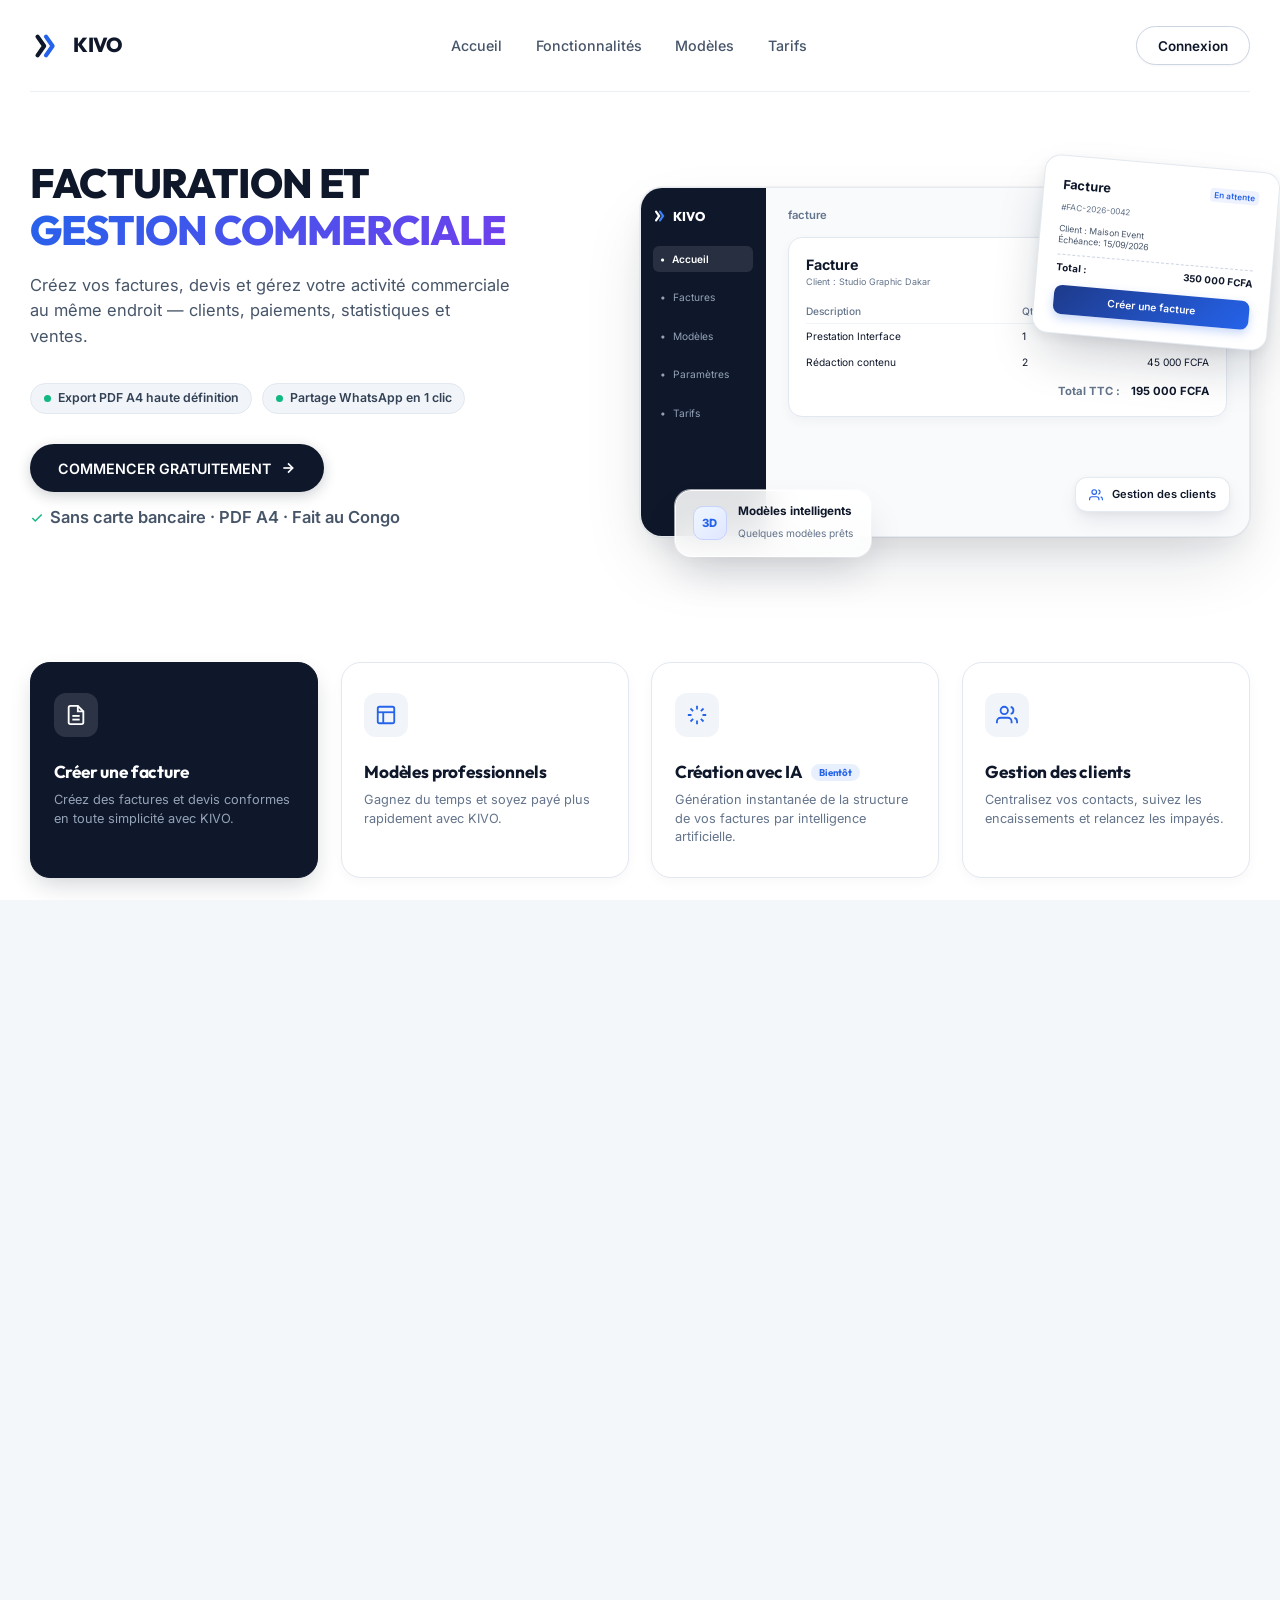
==== commit 767992d3: "fix(encoding): correction du mojibake (accents et emojis) sur toutes les pages, sources, API et base" ====
--- a/index.html
+++ b/index.html
@@ -1,12 +1,12 @@
-﻿<!DOCTYPE html>
+<!DOCTYPE html>
 <html lang="fr">
 
 <head>
-  <meta charset="UTF-8">
+  <meta charset="UTF-8" />
   <meta name="viewport" content="width=device-width, initial-scale=1.0, viewport-fit=cover">
   <title>KIVO MATIQUE - Business, simplified | Facturation & Gestion d'Entreprise</title>
   <meta name="description"
-    content="KIVO MATIQUE : CrÃ©ez des devis et factures professionnels, encaissez vos paiements et relancez vos impayÃ©s depuis un seul endroit.">
+    content="KIVO MATIQUE : Créez des devis et factures professionnels, encaissez vos paiements et relancez vos impayés depuis un seul endroit.">
 
   <!-- Favicon -->
   <link rel="icon"
@@ -25,7 +25,7 @@
 
 <body>
 
-  <!-- Global App Loading Overlay â€” shown until session + settings are resolved -->
+  <!-- Global App Loading Overlay — shown until session + settings are resolved -->
   <div id="app-loading-overlay" aria-hidden="true" style="
     position: fixed;
     inset: 0;
@@ -120,8 +120,8 @@
           <span class="mobile-brand-text">KIVO MATIQUE</span>
         </a>
         <div class="mobile-header-actions">
-          <button class="mobile-quick-add-btn" onclick="KivoApp.openNewDocModal()" title="CrÃ©er un document"
-            aria-label="CrÃ©er un document">
+          <button class="mobile-quick-add-btn" onclick="KivoApp.openNewDocModal()" title="Créer un document"
+            aria-label="Créer un document">
             <svg width="18" height="18" viewBox="0 0 24 24" fill="none" stroke="currentColor" stroke-width="2.5">
               <line x1="12" y1="5" x2="12" y2="19" />
               <line x1="5" y1="12" x2="19" y2="12" />
@@ -149,7 +149,7 @@
           </div>
           <span class="sidebar-brand-name">KIVO</span>
           <button id="sidebar-toggle-btn" class="sidebar-collapse-btn" onclick="KivoApp.toggleSidebar()"
-            title="RÃ©duire la barre latÃ©rale" aria-label="RÃ©duire la barre latÃ©rale" data-tooltip="RÃ©duire / Agrandir">
+            title="Réduire la barre latérale" aria-label="Réduire la barre latérale" data-tooltip="Réduire / Agrandir">
             <svg viewBox="0 0 24 24" fill="none" stroke="currentColor" stroke-width="2.2" width="16" height="16">
               <polyline points="15 18 9 12 15 6" />
             </svg>
@@ -179,7 +179,7 @@
             <span class="nav-label">Tableau de bord</span>
           </a>
 
-          <!-- Facturation (Documents UnifiÃ©s) -->
+          <!-- Facturation (Documents Unifiés) -->
           <a href="#documents" class="nav-item" data-view="documents" data-tooltip="Facturation" title="Facturation">
             <svg class="nav-icon" viewBox="0 0 24 24" fill="none" stroke="currentColor" stroke-width="1.75">
               <path d="M14 2H6a2 2 0 0 0-2 2v16a2 2 0 0 0 2 2h12a2 2 0 0 0 2-2V8z" />
@@ -211,29 +211,29 @@
             <span class="nav-label">Services / Prestations</span>
           </a>
 
-          <!-- ModÃ¨les -->
-          <a href="#catalog" class="nav-item" data-view="catalog" data-tooltip="ModÃ¨les" title="ModÃ¨les">
+          <!-- Modèles -->
+          <a href="#catalog" class="nav-item" data-view="catalog" data-tooltip="Modèles" title="Modèles">
             <svg class="nav-icon" viewBox="0 0 24 24" fill="none" stroke="currentColor" stroke-width="1.75">
               <rect x="3" y="3" width="7" height="7" rx="1" />
               <rect x="14" y="3" width="7" height="7" rx="1" />
               <rect x="3" y="14" width="7" height="5" rx="1" />
               <rect x="14" y="14" width="7" height="5" rx="1" />
             </svg>
-            <span class="nav-label">ModÃ¨les</span>
+            <span class="nav-label">Modèles</span>
           </a>
 
-          <!-- CrÃ©ation avec IA -->
-          <a href="#ai" class="nav-item" data-view="ai" data-tooltip="CrÃ©ation avec IA (BientÃ´t)"
-            title="CrÃ©ation avec IA (BientÃ´t disponible)">
+          <!-- Création avec IA -->
+          <a href="#ai" class="nav-item" data-view="ai" data-tooltip="Création avec IA (Bientôt)"
+            title="Création avec IA (Bientôt disponible)">
             <svg class="nav-icon" viewBox="0 0 24 24" fill="none" stroke="currentColor" stroke-width="1.75">
               <path d="M12 2a7 7 0 0 1 7 7c0 3.5-2.5 6.5-6 7v2h-2v-2c-3.5-.5-6-3.5-6-7a7 7 0 0 1 7-7z" />
               <line x1="12" y1="21" x2="12" y2="23" />
               <line x1="4.22" y1="4.22" x2="5.64" y2="5.64" />
               <line x1="18.36" y1="5.64" x2="19.78" y2="4.22" />
             </svg>
-            <span class="nav-label">CrÃ©ation avec IA</span>
+            <span class="nav-label">Création avec IA</span>
             <span class="nav-badge-soon"
-              style="margin-left: auto; font-size: 0.65rem; font-weight: 700; padding: 2px 8px; border-radius: 9999px; background: #FEF3C7; color: #92400E; border: 1px solid rgba(217, 119, 6, 0.25); text-transform: uppercase; letter-spacing: 0.03em;">BientÃ´t</span>
+              style="margin-left: auto; font-size: 0.65rem; font-weight: 700; padding: 2px 8px; border-radius: 9999px; background: #FEF3C7; color: #92400E; border: 1px solid rgba(217, 119, 6, 0.25); text-transform: uppercase; letter-spacing: 0.03em;">Bientôt</span>
           </a>
 
           <!-- Rapports -->
@@ -246,17 +246,17 @@
             <span class="nav-label">Rapports</span>
           </a>
 
-          <!-- PARAMÃˆTRES (groupe collapsible) -->
+          <!-- PARAMÈTRES (groupe collapsible) -->
           <div class="nav-group" id="nav-group-settings">
             <button class="nav-group-trigger" onclick="KivoApp.toggleNavGroup('settings')" data-group="settings"
-              data-tooltip="ParamÃ¨tres" title="ParamÃ¨tres">
+              data-tooltip="Paramètres" title="Paramètres">
               <div class="nav-group-trigger-left">
                 <svg class="nav-icon" viewBox="0 0 24 24" fill="none" stroke="currentColor" stroke-width="1.75">
                   <circle cx="12" cy="12" r="3" />
                   <path
                     d="M19.4 15a1.65 1.65 0 0 0 .33 1.82l.06.06a2 2 0 0 1-2.83 2.83l-.06-.06a1.65 1.65 0 0 0-1.82-.33 1.65 1.65 0 0 0-1 1.51V21a2 2 0 0 1-4 0v-.09A1.65 1.65 0 0 0 9 19.4a1.65 1.65 0 0 0-1.82.33l-.06.06a2 2 0 0 1-2.83-2.83l.06-.06A1.65 1.65 0 0 0 4.68 15a1.65 1.65 0 0 0-1.51-1H3a2 2 0 0 1 0-4h.09A1.65 1.65 0 0 0 4.6 9a1.65 1.65 0 0 0-.33-1.82l-.06-.06a2 2 0 0 1 2.83-2.83l.06.06A1.65 1.65 0 0 0 9 4.68a1.65 1.65 0 0 0 1-1.51V3a2 2 0 0 1 4 0v.09a1.65 1.65 0 0 0 1 1.51 1.65 1.65 0 0 0 1.82-.33l.06-.06a2 2 0 0 1 2.83 2.83l-.06.06A1.65 1.65 0 0 0 19.4 9a1.65 1.65 0 0 0 1.51 1H21a2 2 0 0 1 0 4h-.09a1.65 1.65 0 0 0-1.51 1z" />
                 </svg>
-                <span class="nav-label">ParamÃ¨tres</span>
+                <span class="nav-label">Paramètres</span>
               </div>
               <svg class="nav-group-chevron" id="chevron-settings" viewBox="0 0 24 24" fill="none" stroke="currentColor"
                 stroke-width="2" width="14" height="14">
@@ -282,24 +282,24 @@
                 </svg>
                 <span class="nav-label">Abonnement & Paiement</span>
               </a>
-              <!-- Ã‰quipe -->
-              <a href="#team" class="nav-sub-item" data-view="team" data-tooltip="Ã‰quipe" title="Ã‰quipe">
+              <!-- Équipe -->
+              <a href="#team" class="nav-sub-item" data-view="team" data-tooltip="Équipe" title="Équipe">
                 <svg class="nav-icon" viewBox="0 0 24 24" fill="none" stroke="currentColor" stroke-width="1.75">
                   <circle cx="9" cy="7" r="4" />
                   <path d="M3 21v-2a4 4 0 0 1 4-4h4a4 4 0 0 1 4 4v2" />
                   <path d="M16 3.13a4 4 0 0 1 0 7.75" />
                   <path d="M21 21v-2a4 4 0 0 0-3-3.85" />
                 </svg>
-                <span class="nav-label">Ã‰quipe</span>
+                <span class="nav-label">Équipe</span>
               </a>
-              <!-- IntÃ©grations -->
-              <a href="#integrations" class="nav-sub-item" data-view="integrations" data-tooltip="IntÃ©grations"
-                title="IntÃ©grations">
+              <!-- Intégrations -->
+              <a href="#integrations" class="nav-sub-item" data-view="integrations" data-tooltip="Intégrations"
+                title="Intégrations">
                 <svg class="nav-icon" viewBox="0 0 24 24" fill="none" stroke="currentColor" stroke-width="1.75">
                   <path d="M10 13a5 5 0 0 0 7.54.54l3-3a5 5 0 0 0-7.07-7.07l-1.72 1.71" />
                   <path d="M14 11a5 5 0 0 0-7.54-.54l-3 3a5 5 0 0 0 7.07 7.07l1.71-1.71" />
                 </svg>
-                <span class="nav-label">IntÃ©grations</span>
+                <span class="nav-label">Intégrations</span>
               </a>
             </div>
           </div>
@@ -310,7 +310,7 @@
         <div class="sidebar-footer-section">
           <!-- Dynamic Plan Usage Pill -->
           <div id="sidebar-plan-badge"></div>
-          <div class="sidebar-user-card" onclick="KivoApp.navigate('settings')" title="AccÃ©der Ã  mon profil"
+          <div class="sidebar-user-card" onclick="KivoApp.navigate('settings')" title="Accéder à mon profil"
             data-tooltip="Mon profil">
             <div class="sidebar-user-avatar" id="sidebar-user-avatar">KM</div>
             <div class="sidebar-user-info">
@@ -320,14 +320,14 @@
           </div>
           <div class="sidebar-footer-action">
             <button type="button" class="sidebar-logout-clean-btn"
-              onclick="event.stopPropagation(); console.log('[DEBUG-LOGOUT] Clic bouton sidebar DÃ©connexion'); KivoApp.logout()"
-              title="Se dÃ©connecter" aria-label="DÃ©connexion" data-tooltip="DÃ©connexion">
+              onclick="event.stopPropagation(); console.log('[DEBUG-LOGOUT] Clic bouton sidebar Déconnexion'); KivoApp.logout()"
+              title="Se déconnecter" aria-label="Déconnexion" data-tooltip="Déconnexion">
               <svg viewBox="0 0 24 24" fill="none" stroke="currentColor" stroke-width="2" width="16" height="16">
                 <path d="M9 21H5a2 2 0 0 1-2-2V5a2 2 0 0 1 2-2h4" />
                 <polyline points="16 17 21 12 16 7" />
                 <line x1="21" y1="12" x2="9" y2="12" />
               </svg>
-              <span>DÃ©connexion</span>
+              <span>Déconnexion</span>
             </button>
           </div>
         </div>
@@ -368,8 +368,8 @@
 
                 <div class="kivo-landing-links">
                   <a href="#landing">Accueil</a>
-                  <a href="#landing-features">FonctionnalitÃ©s</a>
-                  <a href="#landing-templates">ModÃ¨les</a>
+                  <a href="#landing-features">Fonctionnalités</a>
+                  <a href="#landing-templates">Modèles</a>
                   <a href="#landing-pricing">Tarifs</a>
                 </div>
 
@@ -387,10 +387,10 @@
                     <span class="kivo-hero-headline-static">FACTURATION ET</span>
                     <span class="kivo-hero-headline-accent">GESTION COMMERCIALE</span>
                   </h1>
-                  <p>CrÃ©ez vos factures, devis et gÃ©rez votre activitÃ© commerciale au mÃªme endroit â€” clients, paiements,
+                  <p>Créez vos factures, devis et gérez votre activité commerciale au même endroit — clients, paiements,
                     statistiques et ventes.</p>
                   <div class="kivo-hero-facts">
-                    <span class="kivo-hero-fact-pill"><span class="dot"></span>Export PDF A4 haute dÃ©finition</span>
+                    <span class="kivo-hero-fact-pill"><span class="dot"></span>Export PDF A4 haute définition</span>
                     <span class="kivo-hero-fact-pill"><span class="dot"></span>Partage WhatsApp en 1 clic</span>
                   </div>
                   <a href="#auth" class="btn btn-hero-cta">
@@ -406,7 +406,7 @@
                       stroke-width="2.5">
                       <polyline points="20 6 9 17 4 12" />
                     </svg>
-                    <span>Sans carte bancaire Â· PDF A4 Â· Fait au Congo</span>
+                    <span>Sans carte bancaire · PDF A4 · Fait au Congo</span>
                   </p>
                 </div>
 
@@ -427,19 +427,19 @@
                         <span>KIVO</span>
                       </div>
                       <div class="mock-nav-item active">
-                        <span>â€¢</span> Accueil
+                        <span>•</span> Accueil
                       </div>
                       <div class="mock-nav-item">
-                        <span>â€¢</span> Factures
+                        <span>•</span> Factures
                       </div>
                       <div class="mock-nav-item">
-                        <span>â€¢</span> ModÃ¨les
+                        <span>•</span> Modèles
                       </div>
                       <div class="mock-nav-item">
-                        <span>â€¢</span> ParamÃ¨tres
+                        <span>•</span> Paramètres
                       </div>
                       <div class="mock-nav-item">
-                        <span>â€¢</span> Tarifs
+                        <span>•</span> Tarifs
                       </div>
                     </div>
 
@@ -455,14 +455,14 @@
                             <div class="mock-invoice-title">Facture</div>
                             <div style="font-size: 0.6rem; color: #64748B;">Client : Studio Graphic Dakar</div>
                           </div>
-                          <span class="mock-badge">ValidÃ©e</span>
+                          <span class="mock-badge">Validée</span>
                         </div>
 
                         <table class="mock-table">
                           <thead>
                             <tr>
                               <th>Description</th>
-                              <th>QtÃ©</th>
+                              <th>Qté</th>
                               <th style="text-align: right;">Total</th>
                             </tr>
                           </thead>
@@ -473,7 +473,7 @@
                               <td style="text-align: right;">150 000 FCFA</td>
                             </tr>
                             <tr>
-                              <td>RÃ©daction contenu</td>
+                              <td>Rédaction contenu</td>
                               <td>2</td>
                               <td style="text-align: right;">45 000 FCFA</td>
                             </tr>
@@ -503,7 +503,7 @@
 
                     <div style="font-size: 0.58rem; color: #475569; margin-bottom: 0.5rem; line-height: 1.3;">
                       Client : Maison Event<br>
-                      Ã‰chÃ©ance: 15/09/2026
+                      Échéance: 15/09/2026
                     </div>
 
                     <div
@@ -512,15 +512,15 @@
                       <span>350 000 FCFA</span>
                     </div>
 
-                    <span class="mock-float-btn">CrÃ©er une facture</span>
+                    <span class="mock-float-btn">Créer une facture</span>
                   </div>
 
                   <!-- Floating Layer 2: Frosted Glass 3D Card Bottom-Left -->
                   <div class="kivo-mock-glass-card">
                     <div class="glass-3d-badge">3D</div>
                     <div class="glass-card-text">
-                      <strong>ModÃ¨les intelligents</strong>
-                      <span>Quelques modÃ¨les prÃªts</span>
+                      <strong>Modèles intelligents</strong>
+                      <span>Quelques modèles prêts</span>
                     </div>
                   </div>
 
@@ -552,11 +552,11 @@
                       <line x1="16" y1="17" x2="8" y2="17" />
                     </svg>
                   </div>
-                  <h3>CrÃ©er une facture</h3>
-                  <p>CrÃ©ez des factures et devis conformes en toute simplicitÃ© avec KIVO.</p>
+                  <h3>Créer une facture</h3>
+                  <p>Créez des factures et devis conformes en toute simplicité avec KIVO.</p>
                 </a>
 
-                <!-- Card 2: ModÃ¨les professionnels -->
+                <!-- Card 2: Modèles professionnels -->
                 <a href="#landing-templates" class="kivo-feature-card">
                   <div class="kivo-feature-icon-box">
                     <svg width="22" height="22" viewBox="0 0 24 24" fill="none" stroke="#2563EB" stroke-width="2">
@@ -565,11 +565,11 @@
                       <line x1="9" y1="21" x2="9" y2="9" />
                     </svg>
                   </div>
-                  <h3>ModÃ¨les professionnels</h3>
-                  <p>Gagnez du temps et soyez payÃ© plus rapidement avec KIVO.</p>
+                  <h3>Modèles professionnels</h3>
+                  <p>Gagnez du temps et soyez payé plus rapidement avec KIVO.</p>
                 </a>
 
-                <!-- Card 3: CrÃ©ation avec IA -->
+                <!-- Card 3: Création avec IA -->
                 <a href="#auth" class="kivo-feature-card">
                   <div class="kivo-feature-icon-box">
                     <svg width="22" height="22" viewBox="0 0 24 24" fill="none" stroke="#2563EB" stroke-width="2">
@@ -577,10 +577,10 @@
                         d="M12 2v4M12 18v4M4.93 4.93l2.83 2.83M16.24 16.24l2.83 2.83M2 12h4M18 12h4M4.93 19.07l2.83-2.83M16.24 7.76l2.83-2.83" />
                     </svg>
                   </div>
-                  <h3>CrÃ©ation avec IA <span
-                      style="font-size: 0.65rem; background: rgba(37, 99, 235, 0.1); color: #2563EB; padding: 2px 8px; border-radius: 99px; font-weight: 700; vertical-align: middle; margin-left: 0.35rem;">BientÃ´t</span>
+                  <h3>Création avec IA <span
+                      style="font-size: 0.65rem; background: rgba(37, 99, 235, 0.1); color: #2563EB; padding: 2px 8px; border-radius: 99px; font-weight: 700; vertical-align: middle; margin-left: 0.35rem;">Bientôt</span>
                   </h3>
-                  <p>GÃ©nÃ©ration instantanÃ©e de la structure de vos factures par intelligence artificielle.</p>
+                  <p>Génération instantanée de la structure de vos factures par intelligence artificielle.</p>
                 </a>
 
                 <!-- Card 4: Gestion des clients -->
@@ -594,22 +594,22 @@
                     </svg>
                   </div>
                   <h3>Gestion des clients</h3>
-                  <p>Centralisez vos contacts, suivez les encaissements et relancez les impayÃ©s.</p>
+                  <p>Centralisez vos contacts, suivez les encaissements et relancez les impayés.</p>
                 </a>
 
               </div>
 
-              <!-- 4. Section 4 Ã‰tapes (Comment Ã§a marche) -->
+              <!-- 4. Section 4 Étapes (Comment ça marche) -->
               <div class="kivo-steps-section" id="landing-steps">
                 <div class="kivo-steps-header" data-animate>
-                  <span class="kivo-steps-eyebrow">Comment Ã§a marche</span>
-                  <h2 class="kivo-steps-title">De zÃ©ro Ã  payÃ©, en 4 Ã©tapes</h2>
-                  <p class="kivo-steps-subtitle">KIVO simplifie votre facturation de bout en bout â€” de la crÃ©ation du
-                    document jusqu'Ã  l'encaissement.</p>
+                  <span class="kivo-steps-eyebrow">Comment ça marche</span>
+                  <h2 class="kivo-steps-title">De zéro à payé, en 4 étapes</h2>
+                  <p class="kivo-steps-subtitle">KIVO simplifie votre facturation de bout en bout — de la création du
+                    document jusqu'à l'encaissement.</p>
                 </div>
                 <div class="kivo-steps-grid">
 
-                  <!-- Ã‰tape 1 : CrÃ©er -->
+                  <!-- Étape 1 : Créer -->
                   <div class="kivo-step-card" data-animate data-delay="100">
                     <div class="kivo-step-icon-wrap" data-num="1"
                       style="background: linear-gradient(135deg, #EFF6FF, #DBEAFE);">
@@ -621,12 +621,12 @@
                         <line x1="10" y1="15" x2="14" y2="15" />
                       </svg>
                     </div>
-                    <div class="kivo-step-title">CrÃ©er</div>
-                    <p class="kivo-step-desc">Remplissez vos informations. KIVO gÃ©nÃ¨re votre document en quelques
+                    <div class="kivo-step-title">Créer</div>
+                    <p class="kivo-step-desc">Remplissez vos informations. KIVO génère votre document en quelques
                       secondes.</p>
                   </div>
 
-                  <!-- Ã‰tape 2 : Personnaliser -->
+                  <!-- Étape 2 : Personnaliser -->
                   <div class="kivo-step-card" data-animate data-delay="200">
                     <div class="kivo-step-icon-wrap" data-num="2"
                       style="background: linear-gradient(135deg, #F5F3FF, #EDE9FE);">
@@ -638,11 +638,11 @@
                       </svg>
                     </div>
                     <div class="kivo-step-title">Personnaliser</div>
-                    <p class="kivo-step-desc">Choisissez un modÃ¨le, ajoutez votre logo, adaptez couleurs et mentions
-                      lÃ©gales.</p>
-                  </div>
-
-                  <!-- Ã‰tape 3 : Partager -->
+                    <p class="kivo-step-desc">Choisissez un modèle, ajoutez votre logo, adaptez couleurs et mentions
+                      légales.</p>
+                  </div>
+
+                  <!-- Étape 3 : Partager -->
                   <div class="kivo-step-card" data-animate data-delay="300">
                     <div class="kivo-step-icon-wrap" data-num="3"
                       style="background: linear-gradient(135deg, #ECFDF5, #D1FAE5);">
@@ -654,11 +654,11 @@
                       </svg>
                     </div>
                     <div class="kivo-step-title">Partager</div>
-                    <p class="kivo-step-desc">Envoyez par WhatsApp ou e-mail. Le client reÃ§oit un lien de visualisation
-                      PDF instantanÃ©.</p>
-                  </div>
-
-                  <!-- Ã‰tape 4 : Encaisser -->
+                    <p class="kivo-step-desc">Envoyez par WhatsApp ou e-mail. Le client reçoit un lien de visualisation
+                      PDF instantané.</p>
+                  </div>
+
+                  <!-- Étape 4 : Encaisser -->
                   <div class="kivo-step-card" data-animate data-delay="400">
                     <div class="kivo-step-icon-wrap" data-num="4"
                       style="background: linear-gradient(135deg, #FFF7ED, #FED7AA);">
@@ -669,22 +669,22 @@
                       </svg>
                     </div>
                     <div class="kivo-step-title">Encaisser</div>
-                    <p class="kivo-step-desc">Suivez les paiements, marquez les factures comme rÃ©glÃ©es, relancez les
-                      impayÃ©s.</p>
-                  </div>
-
-                </div>
-              </div>
-
-              <!-- 5. ModÃ¨les Showcase Section (Visuel 3D Non-Cliquable) -->
+                    <p class="kivo-step-desc">Suivez les paiements, marquez les factures comme réglées, relancez les
+                      impayés.</p>
+                  </div>
+
+                </div>
+              </div>
+
+              <!-- 5. Modèles Showcase Section (Visuel 3D Non-Cliquable) -->
               <div id="landing-templates" style="padding: 4.5rem 0; border-top: 1px solid #E2E8F0;">
                 <div style="text-align: center; max-width: 600px; margin: 0 auto 3rem auto;">
                   <span class="badge"
-                    style="background: #EFF6FF; color: #2563EB; font-weight: 700; font-size: 0.8rem; padding: 4px 14px; border-radius: 9999px; margin-bottom: 0.75rem; display: inline-block;">ModÃ¨les</span>
+                    style="background: #EFF6FF; color: #2563EB; font-weight: 700; font-size: 0.8rem; padding: 4px 14px; border-radius: 9999px; margin-bottom: 0.75rem; display: inline-block;">Modèles</span>
                   <h2
                     style="font-family: var(--font-heading); font-size: 2.3rem; font-weight: 800; color: #0F172A; margin-bottom: 0.75rem;">
-                    AperÃ§u de vos factures & devis</h2>
-                  <p style="color: #64748B; font-size: 1rem; line-height: 1.6;">Des factures et devis soignÃ©s, conÃ§us
+                    Aperçu de vos factures & devis</h2>
+                  <p style="color: #64748B; font-size: 1rem; line-height: 1.6;">Des factures et devis soignés, conçus
                     pour valoriser l'image de votre entreprise.</p>
                 </div>
 
@@ -702,7 +702,7 @@
                             style="background: #1E3A5F; padding: 10px 12px; display: flex; justify-content: space-between; align-items: center; color: #FFFFFF;">
                             <div>
                               <div style="font-size: 9px; font-weight: 800; letter-spacing: 0.5px;">KIVO MATIQUE</div>
-                              <div style="font-size: 6px; opacity: 0.8;">Dakar, SÃ©nÃ©gal</div>
+                              <div style="font-size: 6px; opacity: 0.8;">Dakar, Sénégal</div>
                             </div>
                             <div style="text-align: right;">
                               <div style="font-size: 11px; font-weight: 900; letter-spacing: 1px;">KIVO</div>
@@ -714,7 +714,7 @@
                             <div
                               style="background: #EFF6FF; border-radius: 4px; padding: 6px 8px; margin-bottom: 8px; font-size: 7px; color: #1E3A5F; line-height: 1.4;">
                               <span style="font-weight: 700;">Client :</span> Studio Pulse SARL<br>
-                              <span style="color: #64748B;">Almadies, Dakar Â· Date: 06/09/2026</span>
+                              <span style="color: #64748B;">Almadies, Dakar · Date: 06/09/2026</span>
                             </div>
                             <!-- Table -->
                             <div
@@ -722,13 +722,13 @@
                               <div
                                 style="display: flex; background: #1E3A5F; color: #FFFFFF; padding: 4px 6px; font-size: 6.5px; font-weight: 700;">
                                 <div style="flex: 2;">Prestation</div>
-                                <div style="width: 24px; text-align: center;">QtÃ©</div>
+                                <div style="width: 24px; text-align: center;">Qté</div>
                                 <div style="width: 24px; text-align: center;">TVA</div>
                                 <div style="width: 45px; text-align: right;">Total</div>
                               </div>
                               <div
                                 style="padding: 4px 6px; font-size: 6.5px; color: #334155; border-bottom: 1px solid #EFF6FF; display: flex;">
-                                <div style="flex: 2; font-weight: 600;">DÃ©veloppement Web UI</div>
+                                <div style="flex: 2; font-weight: 600;">Développement Web UI</div>
                                 <div style="width: 24px; text-align: center; color: #64748B;">1</div>
                                 <div style="width: 24px; text-align: center; color: #64748B;">18%</div>
                                 <div style="width: 45px; text-align: right; font-weight: 700;">250 000 FCFA</div>
@@ -774,7 +774,7 @@
                             <div
                               style="background: #F5F3FF; border-radius: 4px; padding: 6px 8px; margin-bottom: 8px; font-size: 7px; color: #4338CA; line-height: 1.4;">
                               <span style="font-weight: 700;">Client :</span> Studio Pulse SARL<br>
-                              <span style="color: #6D28D9;">Design Sprint & StratÃ©gie</span>
+                              <span style="color: #6D28D9;">Design Sprint & Stratégie</span>
                             </div>
                             <!-- Table -->
                             <div
@@ -782,13 +782,13 @@
                               <div
                                 style="display: flex; background: #F5F3FF; color: #6D28D9; padding: 4px 6px; font-size: 6.5px; font-weight: 700;">
                                 <div style="flex: 2;">Article</div>
-                                <div style="width: 24px; text-align: center;">QtÃ©</div>
+                                <div style="width: 24px; text-align: center;">Qté</div>
                                 <div style="width: 24px; text-align: center;">TVA</div>
                                 <div style="width: 45px; text-align: right;">Total</div>
                               </div>
                               <div
                                 style="padding: 4px 6px; font-size: 6.5px; color: #334155; border-bottom: 1px solid #F5F3FF; display: flex;">
-                                <div style="flex: 2; font-weight: 600;">Design SystÃ¨me UI</div>
+                                <div style="flex: 2; font-weight: 600;">Design Système UI</div>
                                 <div style="width: 24px; text-align: center; color: #64748B;">1</div>
                                 <div style="width: 24px; text-align: center; color: #64748B;">18%</div>
                                 <div style="width: 45px; text-align: right; font-weight: 700;">250 000 FCFA</div>
@@ -811,7 +811,7 @@
                       </div>
                       <div class="kivo-3d-card-footer">
                         <strong>Modern</strong>
-                        <span>CrÃ©atif & dÃ©gradÃ©s</span>
+                        <span>Créatif & dégradés</span>
                       </div>
                     </div>
 
@@ -827,8 +827,8 @@
                             style="text-align: center; border-bottom: 1px solid #C9A84C; padding: 8px 10px 6px 10px; margin-bottom: 6px;">
                             <div style="font-size: 13px; color: #C9A84C; font-weight: 700; font-style: italic;">KIVO
                             </div>
-                            <div style="font-size: 5.5px; color: #A68B3A; letter-spacing: 0.5px;">Ã‰dition Haute
-                              Facturation Â· FAC-2026-0042</div>
+                            <div style="font-size: 5.5px; color: #A68B3A; letter-spacing: 0.5px;">Édition Haute
+                              Facturation · FAC-2026-0042</div>
                           </div>
                           <!-- Body -->
                           <div style="padding: 0 10px 10px 10px; display: flex; flex-direction: column; flex: 1;">
@@ -842,7 +842,7 @@
                               <div
                                 style="display: flex; background: #FDF9EF; color: #C9A84C; padding: 3px 5px; font-size: 6px; font-weight: 700;">
                                 <div style="flex: 2;">Prestation</div>
-                                <div style="width: 20px; text-align: center;">QtÃ©</div>
+                                <div style="width: 20px; text-align: center;">Qté</div>
                                 <div style="width: 20px; text-align: center;">TVA</div>
                                 <div style="width: 45px; text-align: right;">Total</div>
                               </div>
@@ -877,7 +877,7 @@
                       </div>
                     </div>
 
-                    <!-- Model 4: Minimalist (Ã‰purÃ© & PrÃ©cis) -->
+                    <!-- Model 4: Minimalist (Épuré & Précis) -->
                     <div class="kivo-3d-card" data-model="minimalist">
                       <div class="kivo-3d-card-badge" style="background: rgba(15, 23, 42, 0.1); color: #0F172A;">
                         Minimalist</div>
@@ -890,7 +890,7 @@
                               <div>
                                 <div style="font-size: 9px; font-weight: 900; color: #0F172A; letter-spacing: 0.5px;">
                                   KIVO MATIQUE</div>
-                                <div style="font-size: 6px; color: #94A3B8;">Dakar, SÃ©nÃ©gal</div>
+                                <div style="font-size: 6px; color: #94A3B8;">Dakar, Sénégal</div>
                               </div>
                               <div style="text-align: right;">
                                 <div
@@ -901,7 +901,7 @@
                             </div>
                             <div style="margin-bottom: 8px; font-size: 6.5px; color: #475569; line-height: 1.4;">
                               <span style="font-weight: 700; color: #0F172A;">Client :</span> Studio Pulse SARL<br>
-                              <span style="color: #94A3B8;">Date d'Ã©mission : 06/09/2026</span>
+                              <span style="color: #94A3B8;">Date d'émission : 06/09/2026</span>
                             </div>
                             <!-- Table -->
                             <div
@@ -909,7 +909,7 @@
                               <div
                                 style="display: flex; background: #F1F5F9; padding: 3px 6px; font-size: 6.5px; font-weight: 700; color: #334155;">
                                 <div style="flex: 2;">Prestation</div>
-                                <div style="width: 20px; text-align: center;">QtÃ©</div>
+                                <div style="width: 20px; text-align: center;">Qté</div>
                                 <div style="width: 20px; text-align: center;">TVA</div>
                                 <div style="width: 45px; text-align: right;">Total</div>
                               </div>
@@ -940,7 +940,7 @@
                       </div>
                       <div class="kivo-3d-card-footer">
                         <strong>Minimalist</strong>
-                        <span>Ã‰purÃ© & officiel</span>
+                        <span>Épuré & officiel</span>
                       </div>
                     </div>
 
@@ -950,14 +950,14 @@
                 <!-- Simple Conversion Anchor to Subscriptions/Pricing -->
                 <div
                   style="text-align: center; margin-top: 3.5rem; display: flex; flex-direction: column; align-items: center; gap: 1rem;">
-                  <p style="color: #64748B; font-size: 0.95rem; margin: 0;">Tous ces modÃ¨les sont inclus dans les
+                  <p style="color: #64748B; font-size: 0.95rem; margin: 0;">Tous ces modèles sont inclus dans les
                     forfaits KIVO MATIQUE.</p>
                   <div style="display: flex; gap: 1rem; flex-wrap: wrap; justify-content: center;">
                     <a href="#landing-pricing" class="btn btn-secondary"
                       style="padding: 0.75rem 1.6rem; border-radius: 9999px; font-weight: 600;">Voir les forfaits &
                       abonnements</a>
                     <a href="#auth?tab=register" class="btn btn-primary"
-                      style="padding: 0.75rem 1.6rem; border-radius: 9999px; font-weight: 700;">CrÃ©er un compte</a>
+                      style="padding: 0.75rem 1.6rem; border-radius: 9999px; font-weight: 700;">Créer un compte</a>
                   </div>
                 </div>
 
@@ -969,7 +969,7 @@
                   <h2
                     style="font-family: var(--font-heading); font-size: 2.2rem; font-weight: 800; color: #0F172A; margin-bottom: 0.75rem;">
                     Tarifs simples & transparents</h2>
-                  <p style="color: #475569; font-size: 1rem; margin-bottom: 1.5rem;">Choisissez la formule adaptÃ©e Ã  la
+                  <p style="color: #475569; font-size: 1rem; margin-bottom: 1.5rem;">Choisissez la formule adaptée à la
                     taille de votre entreprise.</p>
 
                   <!-- Billing Cycle Toggle on Landing Page -->
@@ -998,17 +998,17 @@
                         <span id="landing-price-free">0 FCFA</span> <span id="landing-period-free"
                           style="font-size: 0.9rem; font-weight: 500; color: #64748B;">/ mois</span></div>
                       <p style="color: #64748B; font-size: 0.9rem; margin-bottom: 1.5rem;">Pour tester l'application et
-                        dÃ©marrer sans engagement.</p>
+                        démarrer sans engagement.</p>
                       <ul
                         style="list-style: none; display: flex; flex-direction: column; gap: 0.75rem; font-size: 0.9rem; color: #334155;">
                         <li style="display:flex;align-items:center;"><svg width="14" height="14" viewBox="0 0 24 24"
                             fill="none" stroke="#10B981" stroke-width="2.5" style="margin-right:8px;flex-shrink:0;">
                             <polyline points="20 6 9 17 4 12" />
-                          </svg><span>Jusqu'Ã  3 factures par mois</span></li>
+                          </svg><span>Jusqu'à 3 factures par mois</span></li>
                         <li style="display:flex;align-items:center;"><svg width="14" height="14" viewBox="0 0 24 24"
                             fill="none" stroke="#10B981" stroke-width="2.5" style="margin-right:8px;flex-shrink:0;">
                             <polyline points="20 6 9 17 4 12" />
-                          </svg><span>Export PDF haute dÃ©finition</span></li>
+                          </svg><span>Export PDF haute définition</span></li>
                         <li style="display:flex;align-items:center;"><svg width="14" height="14" viewBox="0 0 24 24"
                             fill="none" stroke="#10B981" stroke-width="2.5" style="margin-right:8px;flex-shrink:0;">
                             <polyline points="20 6 9 17 4 12" />
@@ -1016,11 +1016,11 @@
                         <li style="display:flex;align-items:center;"><svg width="14" height="14" viewBox="0 0 24 24"
                             fill="none" stroke="#10B981" stroke-width="2.5" style="margin-right:8px;flex-shrink:0;">
                             <polyline points="20 6 9 17 4 12" />
-                          </svg><span>1 utilisateur Â· Sans carte bancaire</span></li>
+                          </svg><span>1 utilisateur · Sans carte bancaire</span></li>
                         <li style="display:flex;align-items:center;"><svg width="14" height="14" viewBox="0 0 24 24"
                             fill="none" stroke="#10B981" stroke-width="2.5" style="margin-right:8px;flex-shrink:0;">
                             <polyline points="20 6 9 17 4 12" />
-                          </svg><span>ModÃ¨les essentiels inclus</span></li>
+                          </svg><span>Modèles essentiels inclus</span></li>
                         <li style="display:flex;align-items:center;"><svg width="14" height="14" viewBox="0 0 24 24"
                             fill="none" stroke="#10B981" stroke-width="2.5" style="margin-right:8px;flex-shrink:0;">
                             <polyline points="20 6 9 17 4 12" />
@@ -1036,7 +1036,7 @@
                   <div class="card hover-fx"
                     style="padding: 2.25rem; border-radius: 20px; border: 2px solid #2563EB; position: relative; display: flex; flex-direction: column; justify-content: space-between; box-shadow: 0 12px 30px -8px rgba(37, 99, 235, 0.25);">
                     <span class="badge"
-                      style="position: absolute; top: -12px; right: 24px; background: #2563EB; color: #FFF; font-weight: 700; font-size: 0.75rem; padding: 4px 10px;">RecommandÃ©</span>
+                      style="position: absolute; top: -12px; right: 24px; background: #2563EB; color: #FFF; font-weight: 700; font-size: 0.75rem; padding: 4px 10px;">Recommandé</span>
                     <div>
                       <h3 style="font-size: 1.25rem; font-weight: 700; color: #0F172A;">Pro</h3>
                       <div
@@ -1044,27 +1044,27 @@
                         <span id="landing-price-pro">3 990 FCFA</span> <span id="landing-period-pro"
                           style="font-size: 0.9rem; font-weight: 500; color: #64748B;">/ mois</span></div>
                       <p id="landing-note-pro" style="color: #64748B; font-size: 0.9rem; margin-bottom: 1.5rem;">Pour
-                        les crÃ©ateurs, freelances et professionnels actifs.</p>
+                        les créateurs, freelances et professionnels actifs.</p>
                       <ul
                         style="list-style: none; display: flex; flex-direction: column; gap: 0.75rem; font-size: 0.9rem; color: #334155;">
                         <li style="display:flex;align-items:center;"><svg width="14" height="14" viewBox="0 0 24 24"
                             fill="none" stroke="#2563EB" stroke-width="2.5" style="margin-right:8px;flex-shrink:0;">
                             <polyline points="20 6 9 17 4 12" />
-                          </svg><span>Factures & devis illimitÃ©s</span></li>
+                          </svg><span>Factures & devis illimités</span></li>
                         <li style="display:flex;align-items:center;"><svg width="14" height="14" viewBox="0 0 24 24"
                             fill="none" stroke="#2563EB" stroke-width="2.5" style="margin-right:8px;flex-shrink:0;">
                             <polyline points="20 6 9 17 4 12" />
-                          </svg><span>Clients & modÃ¨les illimitÃ©s</span></li>
+                          </svg><span>Clients & modèles illimités</span></li>
                         <li style="display:flex;align-items:center;"><svg width="14" height="14" viewBox="0 0 24 24"
                             fill="none" stroke="#2563EB" stroke-width="2.5" style="margin-right:8px;flex-shrink:0;">
                             <polyline points="20 6 9 17 4 12" />
-                          </svg><span>Assistant IA & modÃ¨les complets</span></li>
+                          </svg><span>Assistant IA & modèles complets</span></li>
                         <li style="display:flex;align-items:center;"><svg width="14" height="14" viewBox="0 0 24 24"
                             fill="none" stroke="#9CA3AF" stroke-width="2.5" style="margin-right:8px;flex-shrink:0;">
                             <circle cx="12" cy="12" r="10" />
                             <polyline points="12 6 12 12 16 14" />
                           </svg><span style="color:#9CA3AF;">Paiement en ligne <em
-                              style="font-style:normal;font-size:0.8em;">(bientÃ´t disponible)</em></span></li>
+                              style="font-style:normal;font-size:0.8em;">(bientôt disponible)</em></span></li>
                         <li style="display:flex;align-items:center;"><svg width="14" height="14" viewBox="0 0 24 24"
                             fill="none" stroke="#2563EB" stroke-width="2.5" style="margin-right:8px;flex-shrink:0;">
                             <polyline points="20 6 9 17 4 12" />
@@ -1086,7 +1086,7 @@
                         <span id="landing-price-biz">9 990 FCFA</span> <span id="landing-period-biz"
                           style="font-size: 0.9rem; font-weight: 500; color: #64748B;">/ mois</span></div>
                       <p id="landing-note-biz" style="color: #64748B; font-size: 0.9rem; margin-bottom: 1.5rem;">Pour
-                        les entreprises et Ã©quipes collaboratives.</p>
+                        les entreprises et équipes collaboratives.</p>
                       <ul
                         style="list-style: none; display: flex; flex-direction: column; gap: 0.75rem; font-size: 0.9rem; color: #334155;">
                         <li style="display:flex;align-items:center;"><svg width="14" height="14" viewBox="0 0 24 24"
@@ -1096,7 +1096,7 @@
                         <li style="display:flex;align-items:center;"><svg width="14" height="14" viewBox="0 0 24 24"
                             fill="none" stroke="#10B981" stroke-width="2.5" style="margin-right:8px;flex-shrink:0;">
                             <polyline points="20 6 9 17 4 12" />
-                          </svg><span>5 siÃ¨ges inclus (+1 500 FCFA/membre sup.)</span></li>
+                          </svg><span>5 sièges inclus (+1 500 FCFA/membre sup.)</span></li>
                         <li style="display:flex;align-items:center;"><svg width="14" height="14" viewBox="0 0 24 24"
                             fill="none" stroke="#10B981" stroke-width="2.5" style="margin-right:8px;flex-shrink:0;">
                             <polyline points="20 6 9 17 4 12" />
@@ -1104,7 +1104,7 @@
                         <li style="display:flex;align-items:center;"><svg width="14" height="14" viewBox="0 0 24 24"
                             fill="none" stroke="#10B981" stroke-width="2.5" style="margin-right:8px;flex-shrink:0;">
                             <polyline points="20 6 9 17 4 12" />
-                          </svg><span>ModÃ¨les personnalisÃ©s sur-mesure</span></li>
+                          </svg><span>Modèles personnalisés sur-mesure</span></li>
                         <li style="display:flex;align-items:center;"><svg width="14" height="14" viewBox="0 0 24 24"
                             fill="none" stroke="#10B981" stroke-width="2.5" style="margin-right:8px;flex-shrink:0;">
                             <polyline points="20 6 9 17 4 12" />
@@ -1127,17 +1127,17 @@
                     <path d="M7 6L14 16L7 26" stroke="#0F172A" stroke-width="4.5" stroke-linecap="round" />
                     <path d="M16 6L23 16L16 26" stroke="#2563EB" stroke-width="4.5" stroke-linecap="round" />
                   </svg>
-                  <strong style="color: #0F172A;">KIVO MATIQUE</strong> â€” La facturation, simplifiÃ©e.
+                  <strong style="color: #0F172A;">KIVO MATIQUE</strong> — La facturation, simplifiée.
                 </div>
                 <div>
-                  Â© 2026 KIVO MATIQUE. Tous droits rÃ©servÃ©s.
+                  © 2026 KIVO MATIQUE. Tous droits réservés.
                 </div>
               </footer>
 
             </div>
           </div>
 
-          <!-- Intersection Observer â€” animations au scroll (landing only) -->
+          <!-- Intersection Observer — animations au scroll (landing only) -->
           <script>
             (function () {
               if (!('IntersectionObserver' in window)) {
@@ -1165,13 +1165,13 @@
                   }
                 });
               }
-              // Si la landing est dÃ©jÃ  visible, init immÃ©diatement
+              // Si la landing est déjà visible, init immédiatement
               var landing = document.getElementById('view-landing');
               if (landing && landing.style.display !== 'none') {
                 initObserver();
               }
-              // Sinon, on rÃ©initialise Ã  chaque fois que la landing devient visible
-              // via un MutationObserver lÃ©ger sur le style
+              // Sinon, on réinitialise à chaque fois que la landing devient visible
+              // via un MutationObserver léger sur le style
               if (landing) {
                 var mo = new MutationObserver(function () {
                   if (landing.style.display !== 'none') {
@@ -1201,7 +1201,7 @@
               </div>
               <h2 id="auth-main-title">Espace Client KIVO</h2>
               <p id="auth-main-subtitle" style="color: var(--text-secondary); font-size: 0.9rem; margin-top: 0.25rem;">
-                AccÃ©dez Ã  votre assistant commercial & facturation.</p>
+                Accédez à votre assistant commercial & facturation.</p>
             </div>
 
             <!-- Global auth status / error alert -->
@@ -1213,7 +1213,7 @@
               <button class="btn btn-secondary btn-sm active-pill" id="auth-tab-login" style="flex: 1; border: none;"
                 onclick="KivoApp.switchAuthTab('login')">Connexion</button>
               <button class="btn btn-secondary btn-sm" id="auth-tab-register" style="flex: 1; border: none;"
-                onclick="KivoApp.switchAuthTab('register')">CrÃ©er un compte</button>
+                onclick="KivoApp.switchAuthTab('register')">Créer un compte</button>
             </div>
 
             <!-- Google Sign in button -->
@@ -1255,7 +1255,7 @@
                     style="font-size: 0.78rem; color: var(--text-muted); font-weight: 400; text-decoration: none;"
                     onmouseover="this.style.color='var(--text-secondary)'"
                     onmouseout="this.style.color='var(--text-muted)'"
-                    onclick="event.preventDefault(); KivoApp.switchAuthTab('forgot');">Mot de passe oubliÃ© ?</a>
+                    onclick="event.preventDefault(); KivoApp.switchAuthTab('forgot');">Mot de passe oublié ?</a>
                 </div>
                 <div style="position: relative;">
                   <input type="password" id="auth-login-password" class="form-input" placeholder="Votre mot de passe"
@@ -1268,7 +1268,7 @@
               </button>
               <p style="text-align: center; margin-top: 1.25rem; font-size: 0.85rem; color: var(--text-secondary);">
                 Pas encore de compte ? <a href="#" onclick="event.preventDefault(); KivoApp.switchAuthTab('register');"
-                  style="color: var(--primary); font-weight: 600;">CrÃ©er un compte</a>
+                  style="color: var(--primary); font-weight: 600;">Créer un compte</a>
               </p>
             </form>
 
@@ -1286,21 +1286,21 @@
               </div>
               <div class="form-group">
                 <label class="form-label">Mot de passe <span style="color: var(--danger-text);">*</span></label>
-                <input type="password" id="auth-reg-password" class="form-input" placeholder="Au moins 6 caractÃ¨res"
+                <input type="password" id="auth-reg-password" class="form-input" placeholder="Au moins 6 caractères"
                   required minlength="6" autocomplete="new-password">
               </div>
               <div class="form-group">
                 <label class="form-label">Confirmer le mot de passe <span
                     style="color: var(--danger-text);">*</span></label>
                 <input type="password" id="auth-reg-password2" class="form-input"
-                  placeholder="RÃ©pÃ©tez votre mot de passe" required minlength="6" autocomplete="new-password">
+                  placeholder="Répétez votre mot de passe" required minlength="6" autocomplete="new-password">
               </div>
               <button type="submit" class="btn btn-primary"
                 style="width: 100%; justify-content: center; margin-top: 1rem;">
-                CrÃ©er mon compte
+                Créer mon compte
               </button>
               <p style="text-align: center; margin-top: 1.25rem; font-size: 0.85rem; color: var(--text-secondary);">
-                DÃ©jÃ  un compte ? <a href="#" onclick="event.preventDefault(); KivoApp.switchAuthTab('login');"
+                Déjà un compte ? <a href="#" onclick="event.preventDefault(); KivoApp.switchAuthTab('login');"
                   style="color: var(--primary); font-weight: 600;">Se connecter</a>
               </p>
             </form>
@@ -1309,9 +1309,9 @@
             <div id="auth-form-forgot" style="display: none;">
               <div style="margin-bottom: 1.25rem; text-align: left;">
                 <h3 style="font-size: 1.15rem; font-weight: 700; margin-bottom: 0.35rem; color: var(--text-primary);">
-                  Mot de passe oubliÃ© ?</h3>
+                  Mot de passe oublié ?</h3>
                 <p style="color: var(--text-secondary); font-size: 0.85rem; line-height: 1.4;">
-                  Saisissez votre adresse e-mail. Nous vous enverrons un lien sÃ©curisÃ© pour dÃ©finir un nouveau mot de
+                  Saisissez votre adresse e-mail. Nous vous enverrons un lien sécurisé pour définir un nouveau mot de
                   passe.
                 </p>
               </div>
@@ -1351,8 +1351,8 @@
               </div>
               <h2 style="font-size: 1.5rem; font-weight: 800; color: var(--text-primary); margin-bottom: 0.35rem;">
                 Nouveau mot de passe</h2>
-              <p style="color: var(--text-secondary); font-size: 0.9rem;">DÃ©finissez un mot de passe sÃ©curisÃ© pour
-                accÃ©der Ã  votre espace KIVO MATIQUE.</p>
+              <p style="color: var(--text-secondary); font-size: 0.9rem;">Définissez un mot de passe sécurisé pour
+                accéder à votre espace KIVO MATIQUE.</p>
             </div>
             <form id="form-reset-password" onsubmit="event.preventDefault(); KivoApp.submitPasswordReset();">
 
@@ -1362,7 +1362,7 @@
                     style="color: var(--danger-text);">*</span></label>
                 <div style="position: relative; display: flex; align-items: center;">
                   <input type="password" id="reset-new-password" class="form-input"
-                    placeholder="8 caractÃ¨res, 1 chiffre, 1 majuscule" minlength="8" required
+                    placeholder="8 caractères, 1 chiffre, 1 majuscule" minlength="8" required
                     autocomplete="new-password" style="padding-right: 2.75rem;"
                     oninput="KivoApp.checkResetPasswordStrength(this.value)">
                   <button type="button" id="btn-toggle-reset-p1"
@@ -1394,17 +1394,17 @@
                     style="display: flex; justify-content: space-between; align-items: center; margin-bottom: 0.5rem;">
                     <span style="font-size: 0.75rem; color: var(--text-muted);">Force du mot de passe :</span>
                     <span id="pwd-strength-label"
-                      style="font-size: 0.75rem; font-weight: 700; color: var(--text-muted);">Non renseignÃ©</span>
+                      style="font-size: 0.75rem; font-weight: 700; color: var(--text-muted);">Non renseigné</span>
                   </div>
                   <div style="font-size: 0.75rem; line-height: 1.6; color: var(--text-muted);">
                     <div id="pwd-rule-len" style="display: flex; align-items: center; gap: 6px;">
-                      <span class="pwd-rule-icon">âšª</span> 8 caractÃ¨res minimum
+                      <span class="pwd-rule-icon">⚪</span> 8 caractères minimum
                     </div>
                     <div id="pwd-rule-digit" style="display: flex; align-items: center; gap: 6px;">
-                      <span class="pwd-rule-icon">âšª</span> Au moins 1 chiffre
+                      <span class="pwd-rule-icon">⚪</span> Au moins 1 chiffre
                     </div>
                     <div id="pwd-rule-upper" style="display: flex; align-items: center; gap: 6px;">
-                      <span class="pwd-rule-icon">âšª</span> Au moins 1 lettre majuscule
+                      <span class="pwd-rule-icon">⚪</span> Au moins 1 lettre majuscule
                     </div>
                   </div>
                 </div>
@@ -1416,7 +1416,7 @@
                     style="color: var(--danger-text);">*</span></label>
                 <div style="position: relative; display: flex; align-items: center;">
                   <input type="password" id="reset-confirm-password" class="form-input"
-                    placeholder="RÃ©pÃ©tez votre mot de passe" minlength="8" required autocomplete="new-password"
+                    placeholder="Répétez votre mot de passe" minlength="8" required autocomplete="new-password"
                     style="padding-right: 2.75rem;" oninput="KivoApp.checkResetPasswordMatch()">
                   <button type="button" id="btn-toggle-reset-p2"
                     onclick="KivoApp.togglePasswordVisibility('reset-confirm-password', 'btn-toggle-reset-p2')"
@@ -1473,7 +1473,7 @@
             <div style="width:100%; max-width:520px; margin-bottom:1.75rem;">
               <div style="display:flex; justify-content:space-between; align-items:center; margin-bottom:0.5rem;">
                 <span id="wizard-step-label"
-                  style="font-size:0.8rem; color:var(--text-secondary); font-weight:600; white-space:nowrap;">Ã‰tape 1
+                  style="font-size:0.8rem; color:var(--text-secondary); font-weight:600; white-space:nowrap;">Étape 1
                   sur 11</span>
                 <span id="wizard-pct-label"
                   style="font-size:0.8rem; color:var(--primary); font-weight:700; white-space:nowrap;">0%</span>
@@ -1505,7 +1505,7 @@
                         <polyline points="20 6 9 17 4 12" />
                       </svg>
                     </div>
-                    <div style="font-size:1.75rem; margin-bottom:0.5rem; line-height:1;">ðŸ¢</div>
+                    <div style="font-size:1.75rem; margin-bottom:0.5rem; line-height:1;">🏢</div>
                     <div style="font-weight:700; font-size:1rem; color:var(--text-primary);">Entreprise</div>
                     <div style="font-size:0.78rem; color:var(--text-secondary); margin-top:0.25rem;">SARL, SA, ONG...
                     </div>
@@ -1520,7 +1520,7 @@
                         <polyline points="20 6 9 17 4 12" />
                       </svg>
                     </div>
-                    <div style="font-size:1.75rem; margin-bottom:0.5rem; line-height:1;">ðŸ§‘â€ðŸ’¼</div>
+                    <div style="font-size:1.75rem; margin-bottom:0.5rem; line-height:1;">🧑‍💼</div>
                     <div style="font-weight:700; font-size:1rem; color:var(--text-primary);">Independant</div>
                     <div style="font-size:0.78rem; color:var(--text-secondary); margin-top:0.25rem;">Freelance,
                       particulier</div>
@@ -1544,18 +1544,18 @@
                 <h2 style="font-size:1.35rem; margin-bottom:0.5rem;">Nom du responsable <span
                     style="color:var(--danger-text);">*</span></h2>
                 <p style="color:var(--text-secondary); font-size:0.9rem; margin-bottom:1.5rem;">Votre nom complet tel
-                  qu'il apparaÃ®tra sur les documents.</p>
+                  qu'il apparaîtra sur les documents.</p>
                 <input type="text" id="wz-owner" class="form-input" style="font-size:1rem; padding:0.9rem 1rem;"
                   placeholder="Ex : Marc Koffi" autocomplete="name" required>
                 <p id="wz-err-3" style="display:none; color:var(--danger-text); font-size:0.82rem; margin-top:0.75rem;">
                   Ce champ est obligatoire.</p>
               </div>
 
-              <!-- Step 4 - Secteur d'activitÃ© (obligatoire) -->
+              <!-- Step 4 - Secteur d'activité (obligatoire) -->
               <div id="wz-step-4" class="wz-step" style="display:none;">
-                <h2 style="font-size:1.35rem; margin-bottom:0.5rem;">Secteur d'activitÃ© <span
+                <h2 style="font-size:1.35rem; margin-bottom:0.5rem;">Secteur d'activité <span
                     style="color:var(--danger-text);">*</span></h2>
-                <p style="color:var(--text-secondary); font-size:0.9rem; margin-bottom:1.5rem;">SÃ©lectionnez votre
+                <p style="color:var(--text-secondary); font-size:0.9rem; margin-bottom:1.5rem;">Sélectionnez votre
                   secteur principal.</p>
                 <div class="kivo-select-wrap" id="wz-industry-wrap">
                   <button type="button" id="wz-industry-trigger" class="kivo-select-trigger"
@@ -1570,19 +1570,19 @@
                 </div>
                 <div id="wz-industry-custom-wrap" style="display:none; margin-top:0.75rem;">
                   <input type="text" id="wz-industry-custom-input" class="form-input"
-                    placeholder="PrÃ©cisez votre secteur d'activitÃ©"
+                    placeholder="Précisez votre secteur d'activité"
                     style="height:48px; font-size:0.95rem; padding:0 1rem; width:100%; border-radius:10px;">
                 </div>
                 <p id="wz-err-4" style="display:none; color:var(--danger-text); font-size:0.82rem; margin-top:0.75rem;">
-                  Choisissez votre secteur d'activitÃ©.</p>
-              </div>
-
-              <!-- Step 5 - Pays de rÃ©sidence (obligatoire) -->
+                  Choisissez votre secteur d'activité.</p>
+              </div>
+
+              <!-- Step 5 - Pays de résidence (obligatoire) -->
               <div id="wz-step-5" class="wz-step" style="display:none;">
-                <h2 style="font-size:1.35rem; margin-bottom:0.5rem;">Pays de rÃ©sidence <span
+                <h2 style="font-size:1.35rem; margin-bottom:0.5rem;">Pays de résidence <span
                     style="color:var(--danger-text);">*</span></h2>
-                <p style="color:var(--text-secondary); font-size:0.9rem; margin-bottom:1.5rem;">Votre pays dÃ©finit la
-                  devise et l'indicatif tÃ©lÃ©phonique par dÃ©faut.</p>
+                <p style="color:var(--text-secondary); font-size:0.9rem; margin-bottom:1.5rem;">Votre pays définit la
+                  devise et l'indicatif téléphonique par défaut.</p>
                 <div class="kivo-select-wrap" id="wz-country-wrap">
                   <button type="button" id="wz-country-trigger" class="kivo-select-trigger"
                     onclick="KivoApp.kivoSelectOpen('country')" aria-haspopup="listbox" aria-expanded="false">
@@ -1602,54 +1602,54 @@
                   Choisissez votre pays.</p>
               </div>
 
-              <!-- Step 6 - TÃ©lÃ©phone (obligatoire) -->
+              <!-- Step 6 - Téléphone (obligatoire) -->
               <div id="wz-step-6" class="wz-step" style="display:none;">
-                <h2 style="font-size:1.35rem; margin-bottom:0.5rem;">NumÃ©ro de tÃ©lÃ©phone <span
+                <h2 style="font-size:1.35rem; margin-bottom:0.5rem;">Numéro de téléphone <span
                     style="color:var(--danger-text);">*</span></h2>
-                <p style="color:var(--text-secondary); font-size:0.9rem; margin-bottom:1.5rem;">UtilisÃ© pour les
+                <p style="color:var(--text-secondary); font-size:0.9rem; margin-bottom:1.5rem;">Utilisé pour les
                   relances WhatsApp et vos documents.</p>
                 <div class="phone-input-group">
                   <select id="wz-phone-prefix" class="form-select phone-prefix-select">
-                    <option value="+242">ðŸ‡¨ðŸ‡¬ +242 (CG)</option>
-                    <option value="+243">ðŸ‡¨ðŸ‡© +243 (CD)</option>
-                    <option value="+221">ðŸ‡¸ðŸ‡³ +221 (SN)</option>
-                    <option value="+225">ðŸ‡¨ðŸ‡® +225 (CI)</option>
-                    <option value="+33">ðŸ‡«ðŸ‡· +33 (FR)</option>
-                    <option value="+237">ðŸ‡¨ðŸ‡² +237 (CM)</option>
-                    <option value="+241">ðŸ‡¬ðŸ‡¦ +241 (GA)</option>
-                    <option value="+223">ðŸ‡²ðŸ‡± +223 (ML)</option>
-                    <option value="+226">ðŸ‡§ðŸ‡« +226 (BF)</option>
-                    <option value="+228">ðŸ‡¹ðŸ‡¬ +228 (TG)</option>
-                    <option value="+229">ðŸ‡§ðŸ‡¯ +229 (BJ)</option>
-                    <option value="+224">ðŸ‡¬ðŸ‡³ +224 (GN)</option>
-                    <option value="+227">ðŸ‡³ðŸ‡ª +227 (NE)</option>
-                    <option value="+235">ðŸ‡¹ðŸ‡© +235 (TD)</option>
-                    <option value="+236">ðŸ‡¨ðŸ‡« +236 (CF)</option>
-                    <option value="+261">ðŸ‡²ðŸ‡¬ +261 (MG)</option>
-                    <option value="+222">ðŸ‡²ðŸ‡· +222 (MR)</option>
-                    <option value="+212">ðŸ‡²ðŸ‡¦ +212 (MA)</option>
-                    <option value="+213">ðŸ‡©ðŸ‡¿ +213 (DZ)</option>
-                    <option value="+216">ðŸ‡¹ðŸ‡³ +216 (TN)</option>
-                    <option value="+250">ðŸ‡·ðŸ‡¼ +250 (RW)</option>
-                    <option value="+254">ðŸ‡°ðŸ‡ª +254 (KE)</option>
-                    <option value="+234">ðŸ‡³ðŸ‡¬ +234 (NG)</option>
-                    <option value="+233">ðŸ‡¬ðŸ‡­ +233 (GH)</option>
-                    <option value="+32">ðŸ‡§ðŸ‡ª +32 (BE)</option>
-                    <option value="+41">ðŸ‡¨ðŸ‡­ +41 (CH)</option>
-                    <option value="+1">ðŸ‡ºðŸ‡¸ +1 (US/CA)</option>
+                    <option value="+242">🇨🇬 +242 (CG)</option>
+                    <option value="+243">🇨🇩 +243 (CD)</option>
+                    <option value="+221">🇸🇳 +221 (SN)</option>
+                    <option value="+225">🇨🇮 +225 (CI)</option>
+                    <option value="+33">🇫🇷 +33 (FR)</option>
+                    <option value="+237">🇨🇲 +237 (CM)</option>
+                    <option value="+241">🇬🇦 +241 (GA)</option>
+                    <option value="+223">🇲🇱 +223 (ML)</option>
+                    <option value="+226">🇧🇫 +226 (BF)</option>
+                    <option value="+228">🇹🇬 +228 (TG)</option>
+                    <option value="+229">🇧🇯 +229 (BJ)</option>
+                    <option value="+224">🇬🇳 +224 (GN)</option>
+                    <option value="+227">🇳🇪 +227 (NE)</option>
+                    <option value="+235">🇹🇩 +235 (TD)</option>
+                    <option value="+236">🇨🇫 +236 (CF)</option>
+                    <option value="+261">🇲🇬 +261 (MG)</option>
+                    <option value="+222">🇲🇷 +222 (MR)</option>
+                    <option value="+212">🇲🇦 +212 (MA)</option>
+                    <option value="+213">🇩🇿 +213 (DZ)</option>
+                    <option value="+216">🇹🇳 +216 (TN)</option>
+                    <option value="+250">🇷🇼 +250 (RW)</option>
+                    <option value="+254">🇰🇪 +254 (KE)</option>
+                    <option value="+234">🇳🇬 +234 (NG)</option>
+                    <option value="+233">🇬🇭 +233 (GH)</option>
+                    <option value="+32">🇧🇪 +32 (BE)</option>
+                    <option value="+41">🇨🇭 +41 (CH)</option>
+                    <option value="+1">🇺🇸 +1 (US/CA)</option>
                   </select>
                   <input type="tel" id="wz-phone" class="form-input phone-number-input" style="font-size:1rem;"
                     placeholder="06 123 4567" autocomplete="tel" required>
                 </div>
                 <p id="wz-err-6" style="display:none; color:var(--danger-text); font-size:0.82rem; margin-top:0.75rem;">
-                  Veuillez saisir votre numÃ©ro de tÃ©lÃ©phone.</p>
+                  Veuillez saisir votre numéro de téléphone.</p>
               </div>
 
               <!-- Step 7 - Devise (obligatoire) -->
               <div id="wz-step-7" class="wz-step" style="display:none;">
                 <h2 style="font-size:1.35rem; margin-bottom:0.5rem;">Devise principale <span
                     style="color:var(--danger-text);">*</span></h2>
-                <p style="color:var(--text-secondary); font-size:0.9rem; margin-bottom:1.5rem;">PrÃ©-sÃ©lectionnÃ©e selon
+                <p style="color:var(--text-secondary); font-size:0.9rem; margin-bottom:1.5rem;">Pré-sélectionnée selon
                   votre pays. Vous pouvez la modifier.</p>
                 <div class="kivo-select-wrap" id="wz-currency-wrap">
                   <button type="button" id="wz-currency-trigger" class="kivo-select-trigger"
@@ -1667,8 +1667,8 @@
               <div id="wz-step-8" class="wz-step" style="display:none;">
                 <h2 style="font-size:1.35rem; margin-bottom:0.5rem;">Adresse e-mail <span
                     style="color:var(--danger-text);">*</span></h2>
-                <p style="color:var(--text-secondary); font-size:0.9rem; margin-bottom:1.5rem;">PrÃ©-remplie depuis votre
-                  compte. Modifiable si nÃ©cessaire.</p>
+                <p style="color:var(--text-secondary); font-size:0.9rem; margin-bottom:1.5rem;">Pré-remplie depuis votre
+                  compte. Modifiable si nécessaire.</p>
                 <input type="email" id="wz-email" class="form-input" style="font-size:1rem; padding:0.9rem 1rem;"
                   placeholder="contact@exemple.com" autocomplete="email" required>
                 <p id="wz-err-8" style="display:none; color:var(--danger-text); font-size:0.82rem; margin-top:0.75rem;">
@@ -1677,9 +1677,9 @@
 
               <!-- Step 9 - Numero d'entreprise (facultatif, entreprise only) -->
               <div id="wz-step-9" class="wz-step" style="display:none;">
-                <h2 style="font-size:1.35rem; margin-bottom:0.5rem;">NumÃ©ro d'entreprise</h2>
+                <h2 style="font-size:1.35rem; margin-bottom:0.5rem;">Numéro d'entreprise</h2>
                 <p style="color:var(--text-secondary); font-size:0.9rem; margin-bottom:1.5rem;">RCCM, NIU, NINEA,
-                  SIRET... Facultatif, apparaÃ®tra sur les factures.</p>
+                  SIRET... Facultatif, apparaîtra sur les factures.</p>
                 <input type="text" id="wz-taxid" class="form-input" style="font-size:1rem; padding:0.9rem 1rem;"
                   placeholder="Ex : RCCM / NIU / SIRET">
               </div>
@@ -1695,21 +1695,21 @@
                     <input type="checkbox" id="wz-goal-invoices" value="factures"
                       onchange="KivoApp.toggleGoalCheckboxStyle(this)"
                       style="width:18px;height:18px;accent-color:var(--primary);">
-                    <span style="font-size:0.95rem; font-weight:500;">CrÃ©er des factures</span>
+                    <span style="font-size:0.95rem; font-weight:500;">Créer des factures</span>
                   </label>
                   <label class="wz-goal-card"
                     style="display:flex; align-items:center; gap:0.75rem; padding:0.75rem 1rem; border-radius:var(--radius-md); border:1.5px solid var(--border-color); cursor:pointer; transition:all .2s ease;">
                     <input type="checkbox" id="wz-goal-quotes" value="devis"
                       onchange="KivoApp.toggleGoalCheckboxStyle(this)"
                       style="width:18px;height:18px;accent-color:var(--primary);">
-                    <span style="font-size:0.95rem; font-weight:500;">GÃ©nÃ©rer des devis</span>
+                    <span style="font-size:0.95rem; font-weight:500;">Générer des devis</span>
                   </label>
                   <label class="wz-goal-card"
                     style="display:flex; align-items:center; gap:0.75rem; padding:0.75rem 1rem; border-radius:var(--radius-md); border:1.5px solid var(--border-color); cursor:pointer; transition:all .2s ease;">
                     <input type="checkbox" id="wz-goal-clients" value="clients"
                       onchange="KivoApp.toggleGoalCheckboxStyle(this)"
                       style="width:18px;height:18px;accent-color:var(--primary);">
-                    <span style="font-size:0.95rem; font-weight:500;">GÃ©rer mes clients</span>
+                    <span style="font-size:0.95rem; font-weight:500;">Gérer mes clients</span>
                   </label>
                   <label class="wz-goal-card"
                     style="display:flex; align-items:center; gap:0.75rem; padding:0.75rem 1rem; border-radius:var(--radius-md); border:1.5px solid var(--border-color); cursor:pointer; transition:all .2s ease;">
@@ -1729,9 +1729,9 @@
                 <label class="form-label" style="margin-bottom:0.5rem; display:block;">Volume de documents par
                   mois</label>
                 <select id="wz-volume" class="form-select" style="font-size:0.95rem;">
-                  <option value="1-5">1 Ã  5 documents</option>
-                  <option value="6-20" selected>6 Ã  20 documents</option>
-                  <option value="21-50">21 Ã  50 documents</option>
+                  <option value="1-5">1 à 5 documents</option>
+                  <option value="6-20" selected>6 à 20 documents</option>
+                  <option value="21-50">21 à 50 documents</option>
                   <option value="50+">Plus de 50 documents</option>
                 </select>
               </div>
@@ -1740,8 +1740,8 @@
               <div id="wz-step-11" class="wz-step" style="display:none;">
                 <h2 style="font-size:1.35rem; margin-bottom:0.35rem;">Choisissez votre forfait <span
                     style="color:var(--danger-text);">*</span></h2>
-                <p style="color:var(--text-secondary); font-size:0.88rem; margin-bottom:1.25rem;">SÃ©lectionnez l'offre
-                  adaptÃ©e Ã  votre activitÃ©. Ã‰volutif Ã  tout moment.</p>
+                <p style="color:var(--text-secondary); font-size:0.88rem; margin-bottom:1.25rem;">Sélectionnez l'offre
+                  adaptée à votre activité. Évolutif à tout moment.</p>
 
                 <!-- Bascule Mensuel / Annuel (-20%) -->
                 <div
@@ -1764,10 +1764,10 @@
                       <div style="display:flex; align-items:center; gap:0.45rem; margin-bottom:0.2rem;">
                         <span style="font-weight:700; font-size:1rem; color:var(--text-primary);">Gratuit</span>
                         <span
-                          style="font-size:0.68rem; font-weight:700; padding:2px 7px; border-radius:999px; background:rgba(100, 116, 139, 0.15); color:var(--text-secondary);">DÃ©marrage</span>
-                      </div>
-                      <p style="font-size:0.78rem; color:var(--text-secondary); margin:0;">3 documents/mois â€¢ 1
-                        utilisateur â€¢ ModÃ¨les essentiels</p>
+                          style="font-size:0.68rem; font-weight:700; padding:2px 7px; border-radius:999px; background:rgba(100, 116, 139, 0.15); color:var(--text-secondary);">Démarrage</span>
+                      </div>
+                      <p style="font-size:0.78rem; color:var(--text-secondary); margin:0;">3 documents/mois • 1
+                        utilisateur • Modèles essentiels</p>
                     </div>
                     <div style="text-align:right;">
                       <div style="font-weight:800; font-size:1.1rem; color:var(--text-primary);">0 FCFA</div>
@@ -1784,8 +1784,8 @@
                         <span
                           style="font-size:0.68rem; font-weight:700; padding:2px 7px; border-radius:999px; background:rgba(79, 70, 229, 0.12); color:var(--primary, #4F46E5);">Populaire</span>
                       </div>
-                      <p style="font-size:0.78rem; color:var(--text-secondary); margin:0;">Factures illimitÃ©es â€¢ ModÃ¨les
-                        Pro â€¢ Assistant IA & paiements</p>
+                      <p style="font-size:0.78rem; color:var(--text-secondary); margin:0;">Factures illimitées • Modèles
+                        Pro • Assistant IA & paiements</p>
                     </div>
                     <div style="text-align:right;">
                       <div id="wz-price-pro" style="font-weight:800; font-size:1.1rem; color:var(--text-primary);">3 990
@@ -1801,10 +1801,10 @@
                       <div style="display:flex; align-items:center; gap:0.45rem; margin-bottom:0.2rem;">
                         <span style="font-weight:700; font-size:1rem; color:var(--text-primary);">Business</span>
                         <span
-                          style="font-size:0.68rem; font-weight:700; padding:2px 7px; border-radius:999px; background:rgba(16, 185, 129, 0.12); color:#10B981;">Ã‰quipe</span>
-                      </div>
-                      <p style="font-size:0.78rem; color:var(--text-secondary); margin:0;">5 siÃ¨ges inclus â€¢
-                        Multi-devises â€¢ RÃ´les & accÃ¨s Ã©quipe</p>
+                          style="font-size:0.68rem; font-weight:700; padding:2px 7px; border-radius:999px; background:rgba(16, 185, 129, 0.12); color:#10B981;">Équipe</span>
+                      </div>
+                      <p style="font-size:0.78rem; color:var(--text-secondary); margin:0;">5 sièges inclus •
+                        Multi-devises • Rôles & accès équipe</p>
                     </div>
                     <div style="text-align:right;">
                       <div id="wz-price-biz" style="font-weight:800; font-size:1.1rem; color:var(--text-primary);">9 990
@@ -1823,7 +1823,7 @@
                     <polyline points="20 6 9 17 4 12" />
                   </svg>
                 </div>
-                <h2 style="font-size:1.5rem; margin-bottom:0.5rem;">Votre espace est prÃªt !</h2>
+                <h2 style="font-size:1.5rem; margin-bottom:0.5rem;">Votre espace est prêt !</h2>
                 <p id="wz-ready-msg" style="color:var(--text-secondary); font-size:0.95rem; margin-bottom:2rem;">
                   Bienvenue sur KIVO MATIQUE.</p>
                 <button type="button" onclick="KivoApp.wizardFinish()" class="btn btn-primary btn-lg"
@@ -1831,7 +1831,7 @@
                   <svg viewBox="0 0 24 24" fill="none" stroke="currentColor" stroke-width="2" width="18" height="18">
                     <path d="M5 12h14M12 5l7 7-7 7" />
                   </svg>
-                  AccÃ©der au tableau de bord
+                  Accéder au tableau de bord
                 </button>
               </div>
 
@@ -1891,7 +1891,7 @@
                       <line x1="16" y1="13" x2="8" y2="13" />
                       <line x1="16" y1="17" x2="8" y2="17" />
                     </svg>
-                    CrÃ©er une facture
+                    Créer une facture
                   </button>
                   <button onclick="KivoApp.openNewDocModal('quote')" class="btn-dash-create-secondary">
                     <svg viewBox="0 0 24 24" fill="none" stroke="currentColor" stroke-width="2" width="16" height="16">
@@ -1900,7 +1900,7 @@
                       <line x1="16" y1="13" x2="8" y2="13" />
                       <line x1="16" y1="17" x2="8" y2="17" />
                     </svg>
-                    CrÃ©er un devis
+                    Créer un devis
                   </button>
                 </div>
               </div>
@@ -1919,7 +1919,7 @@
                       <div id="kpi-paid" class="kivo-dash-card-value">0 FCFA</div>
                     </div>
                     <div id="kpi-paid-detail" class="kivo-dash-card-detail">
-                      <span id="kpi-paid-invoices">0 facture payÃ©e</span>
+                      <span id="kpi-paid-invoices">0 facture payée</span>
                       <span id="kpi-paid-trend" style="display:none;"></span>
                     </div>
                   </div>
@@ -1927,7 +1927,7 @@
                   <!-- Card 2: Documents -->
                   <div class="kivo-dash-card">
                     <div>
-                      <div class="kivo-dash-card-label">Documents Ã©mis</div>
+                      <div class="kivo-dash-card-label">Documents émis</div>
                       <div id="kpi-total-docs" class="kivo-dash-card-value">0</div>
                       <div id="kpi-docs-bar-wrap"
                         style="width:100%; height:8px; border-radius:4px; background:#F1F5F9; overflow:hidden; display:flex; margin-top:0.6rem;">
@@ -1946,13 +1946,13 @@
                             style="width:7px; height:7px; border-radius:50%; background:#8B5CF6;"></span> Devis</span>
                       </div>
                     </div>
-                    <div id="kpi-docs-legend" class="kivo-dash-card-detail">0 facture Â· 0 devis</div>
+                    <div id="kpi-docs-legend" class="kivo-dash-card-detail">0 facture · 0 devis</div>
                   </div>
 
                   <!-- Card 3: En attente -->
                   <div class="kivo-dash-card">
                     <div>
-                      <div class="kivo-dash-card-label">En attente de rÃ¨glement</div>
+                      <div class="kivo-dash-card-label">En attente de règlement</div>
                       <div id="kpi-pending-amount" class="kivo-dash-card-value" style="color:#D97706;">0 FCFA</div>
                     </div>
                     <div id="kpi-pending-count" class="kivo-dash-card-detail">0 facture en attente</div>
@@ -1982,15 +1982,15 @@
                     <div>
                       <h3
                         style="font-size: 1.05rem; font-weight: 700; color: #111827; margin: 0; font-family: 'Outfit', sans-serif;">
-                        Ã‰volution du Chiffre d'Affaires</h3>
-                      <p style="font-size: 0.8rem; color: #6B7280; margin: 3px 0 0;">Encaissements rÃ©els des 6 derniers
+                        Évolution du Chiffre d'Affaires</h3>
+                      <p style="font-size: 0.8rem; color: #6B7280; margin: 3px 0 0;">Encaissements réels des 6 derniers
                         mois</p>
                     </div>
                     <div style="display: flex; align-items: center; gap: 0.75rem;">
                       <span id="dash-chart-sync-badge"
                         style="display: inline-flex; align-items: center; gap: 0.35rem; font-size: 0.75rem; font-weight: 600; padding: 0.3rem 0.75rem; border-radius: 99px; background: rgba(16, 185, 129, 0.1); color: #10B981;">
                         <span style="width: 6px; height: 6px; border-radius: 50%; background: #10B981;"></span> <span
-                          id="dash-chart-total-label">SynchronisÃ© en direct</span>
+                          id="dash-chart-total-label">Synchronisé en direct</span>
                       </span>
                     </div>
                   </div>
@@ -2002,14 +2002,14 @@
 
               <!-- Recent Invoices -->
               <div class="kivo-dash-recent-block">
-                <h2 class="kivo-dash-section-title">Factures rÃ©centes</h2>
+                <h2 class="kivo-dash-section-title">Factures récentes</h2>
                 <div class="kivo-dash-table-wrapper">
                   <table class="kivo-dash-table">
                     <thead>
                       <tr>
                         <th
                           style="text-align:left; padding:1.25rem; font-size:0.85rem; font-weight:600; color:#6B7280; border-bottom:1px solid #F3F4F6;">
-                          NumÃ©ro</th>
+                          Numéro</th>
                         <th
                           style="text-align:left; padding:1.25rem; font-size:0.85rem; font-weight:600; color:#6B7280; border-bottom:1px solid #F3F4F6;">
                           Client</th>
@@ -2042,10 +2042,10 @@
           <div class="page-header">
             <div>
               <h1>Documents</h1>
-              <p class="page-subtitle">GÃ©rez l'ensemble de vos devis et factures clients.</p>
+              <p class="page-subtitle">Gérez l'ensemble de vos devis et factures clients.</p>
             </div>
             <div style="display: flex; gap: 0.75rem; align-items: center; flex-wrap: wrap;">
-              <!-- Bouton Exporter avec menu dÃ©roulant multi-formats -->
+              <!-- Bouton Exporter avec menu déroulant multi-formats -->
               <div class="export-dropdown-wrap" id="docs-export-dropdown-wrap" style="position: relative;">
                 <button class="btn btn-secondary" id="docs-export-btn" onclick="KivoApp.toggleExportDropdown('docs')"
                   style="height: 44px; display: flex; align-items: center; gap: 0.5rem; font-weight: 600;">
@@ -2110,7 +2110,7 @@
                 <button class="btn btn-secondary btn-sm doc-filter-pill-btn" data-filter="invoice">Factures</button>
                 <button class="btn btn-secondary btn-sm doc-filter-pill-btn" data-filter="quote">Devis</button>
                 <button class="btn btn-secondary btn-sm doc-filter-pill-btn" data-filter="overdue">En retard</button>
-                <button class="btn btn-secondary btn-sm doc-filter-pill-btn" data-filter="paid">PayÃ©es</button>
+                <button class="btn btn-secondary btn-sm doc-filter-pill-btn" data-filter="paid">Payées</button>
                 <button class="btn btn-secondary btn-sm doc-filter-pill-btn" data-filter="draft">Brouillons</button>
               </div>
 
@@ -2134,11 +2134,11 @@
             <table class="doc-master-table">
               <thead>
                 <tr>
-                  <th class="col-th-num" style="width: 14%; min-width: 120px;">NÂ° DOCUMENT</th>
+                  <th class="col-th-num" style="width: 14%; min-width: 120px;">N° DOCUMENT</th>
                   <th class="col-th-client" style="width: 22%; min-width: 145px;">CLIENT</th>
                   <th class="col-th-type" style="width: 8%; min-width: 75px;">TYPE</th>
-                  <th class="col-th-issue-date" style="width: 11%; min-width: 100px;">DATE D'Ã‰MISSION</th>
-                  <th class="col-th-due-date" style="width: 11%; min-width: 100px;">Ã‰CHÃ‰ANCE</th>
+                  <th class="col-th-issue-date" style="width: 11%; min-width: 100px;">DATE D'ÉMISSION</th>
+                  <th class="col-th-due-date" style="width: 11%; min-width: 100px;">ÉCHÉANCE</th>
                   <th class="col-th-total" style="width: 14%; min-width: 115px;">MONTANT TOTAL</th>
                   <th class="col-th-status" style="width: 13%; min-width: 110px;">STATUT</th>
                   <th class="col-th-action" style="width: 7%; min-width: 60px; text-align: right;">ACTIONS</th>
@@ -2167,27 +2167,27 @@
                 </svg>
               </button>
               <div class="builder-title-group">
-                <h1 id="builder-page-title" class="builder-title">CrÃ©er une facture</h1>
-                <span class="builder-badge">Ã‰dition en direct</span>
+                <h1 id="builder-page-title" class="builder-title">Créer une facture</h1>
+                <span class="builder-badge">Édition en direct</span>
                 <div id="builder-draft-indicator"
                   style="display: none; align-items: center; gap: 6px; font-size: 0.75rem; color: #64748B; background: #F1F5F9; padding: 3px 10px; border-radius: 20px; font-weight: 500;">
                   <span id="builder-draft-dot"
                     style="width: 7px; height: 7px; border-radius: 50%; background: #10B981; display: inline-block;"></span>
-                  <span id="builder-draft-text">Brouillon synchronisÃ©</span>
+                  <span id="builder-draft-text">Brouillon synchronisé</span>
                 </div>
               </div>
             </div>
             <div class="builder-actions-group">
               <!-- Actions group for Desktop (>=768px) -->
               <div class="builder-actions-desktop">
-                <!-- Sauvegarder modÃ¨le -->
+                <!-- Sauvegarder modèle -->
                 <button type="button" class="btn-builder-action btn-builder-secondary"
-                  onclick="KivoApp.saveAsTemplate()" title="Enregistrer ce design comme modÃ¨le rÃ©utilisable">
+                  onclick="KivoApp.saveAsTemplate()" title="Enregistrer ce design comme modèle réutilisable">
                   <svg width="15" height="15" viewBox="0 0 24 24" fill="none" stroke="currentColor" stroke-width="2"
                     stroke-linecap="round" stroke-linejoin="round">
                     <path d="M19 21l-7-5-7 5V5a2 2 0 0 1 2-2h10a2 2 0 0 1 2 2z" />
                   </svg>
-                  <span>Sauvegarder modÃ¨le</span>
+                  <span>Sauvegarder modèle</span>
                 </button>
 
                 <!-- Partager WhatsApp -->
@@ -2200,10 +2200,10 @@
                   <span>Partager</span>
                 </button>
 
-                <!-- TÃ©lÃ©charger (Dropdown Multi-formats) -->
+                <!-- Télécharger (Dropdown Multi-formats) -->
                 <div class="export-dropdown-wrap" id="builder-export-dropdown-wrap" style="position: relative;">
                   <button type="button" class="btn-builder-action btn-builder-secondary" id="builder-export-btn"
-                    onclick="KivoApp.toggleExportDropdown('builder')" title="TÃ©lÃ©charger le document"
+                    onclick="KivoApp.toggleExportDropdown('builder')" title="Télécharger le document"
                     style="display: inline-flex; align-items: center; gap: 0.4rem;">
                     <svg width="15" height="15" viewBox="0 0 24 24" fill="none" stroke="currentColor" stroke-width="2"
                       stroke-linecap="round" stroke-linejoin="round">
@@ -2211,7 +2211,7 @@
                       <polyline points="7 10 12 15 17 10" />
                       <line x1="12" y1="15" x2="12" y2="3" />
                     </svg>
-                    <span>TÃ©lÃ©charger</span>
+                    <span>Télécharger</span>
                     <svg width="12" height="12" viewBox="0 0 24 24" fill="none" stroke="currentColor" stroke-width="2">
                       <polyline points="6 9 12 15 18 9" />
                     </svg>
@@ -2290,12 +2290,12 @@
                   <span>Enregistrer</span>
                 </button>
                 <button type="button" class="btn-builder-action btn-builder-secondary btn-builder-mobile-preview"
-                  onclick="KivoApp.switchBuilderMobileTab('preview')" title="AperÃ§u en direct">
+                  onclick="KivoApp.switchBuilderMobileTab('preview')" title="Aperçu en direct">
                   <svg width="15" height="15" viewBox="0 0 24 24" fill="none" stroke="currentColor" stroke-width="2">
                     <path d="M1 12s4-8 11-8 11 8 11 8-4 8-11 8-11-8-11-8z" />
                     <circle cx="12" cy="12" r="3" />
                   </svg>
-                  <span>AperÃ§u</span>
+                  <span>Aperçu</span>
                 </button>
                 <button type="button" class="btn-builder-action btn-builder-secondary btn-builder-mobile-more"
                   onclick="KivoApp.openBuilderMoreActionsSheet()" title="Plus d'actions">
@@ -2310,7 +2310,7 @@
             </div>
           </div>
 
-          <!-- TABS (Choisir un modÃ¨le / CrÃ©er librement / CrÃ©er avec IA) -->
+          <!-- TABS (Choisir un modèle / Créer librement / Créer avec IA) -->
           <div class="builder-mode-pills-bar">
             <button type="button" class="builder-mode-pill-btn" onclick="KivoApp.openTemplateModal()">
               <svg width="16" height="16" viewBox="0 0 24 24" fill="none" stroke="currentColor" stroke-width="2">
@@ -2318,24 +2318,24 @@
                 <line x1="3" y1="9" x2="21" y2="9" />
                 <line x1="9" y1="21" x2="9" y2="9" />
               </svg>
-              <span>Choisir un modÃ¨le</span>
+              <span>Choisir un modèle</span>
             </button>
             <button type="button" class="builder-mode-pill-btn active">
               <svg width="16" height="16" viewBox="0 0 24 24" fill="none" stroke="currentColor" stroke-width="2">
                 <path d="M12 20h9" />
                 <path d="M16.5 3.5a2.121 2.121 0 0 1 3 3L7 19l-4 1 1-4L16.5 3.5z" />
               </svg>
-              <span>CrÃ©er librement</span>
+              <span>Créer librement</span>
             </button>
             <button type="button" class="builder-mode-pill-btn" onclick="KivoApp.navigate('ai')"
-              title="BientÃ´t disponible">
+              title="Bientôt disponible">
               <svg width="16" height="16" viewBox="0 0 24 24" fill="none" stroke="currentColor" stroke-width="2">
                 <path
                   d="M21 16V8a2 2 0 0 0-1-1.73l-7-4a2 2 0 0 0-2 0l-7 4A2 2 0 0 0 3 8v8a2 2 0 0 0 1 1.73l7 4a2 2 0 0 0 2 0l7-4A2 2 0 0 0 21 16z" />
                 <polyline points="3.27 6.96 12 12.01 20.73 6.96" />
                 <line x1="12" y1="22.08" x2="12" y2="12" />
               </svg>
-              <span>CrÃ©er avec IA</span>
+              <span>Créer avec IA</span>
             </button>
           </div>
 
@@ -2355,7 +2355,7 @@
                 <path d="M1 12s4-8 11-8 11 8 11 8-4 8-11 8-11-8-11-8z" />
                 <circle cx="12" cy="12" r="3" />
               </svg>
-              <span>AperÃ§u en direct</span>
+              <span>Aperçu en direct</span>
             </button>
           </div>
 
@@ -2379,10 +2379,10 @@
                     </svg>
                   </div>
                   <div>
-                    <strong style="font-size: 0.88rem; display: block; color: #1E1B4B;">Brouillon non finalisÃ©
-                      dÃ©tectÃ©</strong>
-                    <div id="builder-draft-banner-time" style="font-size: 0.78rem; color: #4338CA;">Reprendre lÃ  oÃ¹ vous
-                      vous Ã©tiez arrÃªtÃ©.</div>
+                    <strong style="font-size: 0.88rem; display: block; color: #1E1B4B;">Brouillon non finalisé
+                      détecté</strong>
+                    <div id="builder-draft-banner-time" style="font-size: 0.78rem; color: #4338CA;">Reprendre là où vous
+                      vous étiez arrêté.</div>
                   </div>
                 </div>
                 <div style="display: flex; gap: 0.5rem; align-items: center;">
@@ -2393,7 +2393,7 @@
                 </div>
               </div>
 
-              <!-- Banner: Document finalisÃ© / verrouillÃ© -->
+              <!-- Banner: Document finalisé / verrouillé -->
               <div id="builder-locked-banner"
                 style="display: none; margin-bottom: 1.25rem; border-radius: 10px; padding: 0.85rem 1.25rem; background: #FEF3C7; border: 1px solid #F59E0B; color: #92400E; align-items: center; justify-content: space-between; flex-wrap: wrap; gap: 0.75rem;">
                 <div style="display: flex; align-items: center; gap: 0.75rem;">
@@ -2405,10 +2405,10 @@
                     </svg>
                   </div>
                   <div>
-                    <strong style="font-size: 0.88rem; display: block; color: #92400E;">Document finalisÃ© (Lecture
+                    <strong style="font-size: 0.88rem; display: block; color: #92400E;">Document finalisé (Lecture
                       seule)</strong>
                     <div id="builder-locked-status-text" style="font-size: 0.78rem; color: #B45309;">Ce document est
-                      finalisÃ©. DÃ©verrouillez pour modifier tout en conservant son numÃ©ro.</div>
+                      finalisé. Déverrouillez pour modifier tout en conservant son numéro.</div>
                   </div>
                 </div>
                 <button type="button" id="builder-unlock-btn" class="btn btn-warning btn-sm"
@@ -2418,15 +2418,15 @@
                 </button>
               </div>
 
-              <!-- 1. En-tÃªte & Informations -->
+              <!-- 1. En-tête & Informations -->
               <div>
                 <div
                   style="display: flex; justify-content: space-between; align-items: center; margin-bottom: 0.75rem;">
-                  <h3 style="font-size: 1rem; font-weight: 700; color: #0F172A; margin: 0;">En-tÃªte &amp; Informations
+                  <h3 style="font-size: 1rem; font-weight: 700; color: #0F172A; margin: 0;">En-tête &amp; Informations
                   </h3>
                   <button type="button" onclick="KivoApp.resetBuilderLabels()" class="btn btn-secondary btn-sm"
-                    style="font-size: 0.75rem; padding: 0.3rem 0.65rem;" title="Restaurer tous les libellÃ©s de base">
-                    RÃ©initialiser les libellÃ©s
+                    style="font-size: 0.75rem; padding: 0.3rem 0.65rem;" title="Restaurer tous les libellés de base">
+                    Réinitialiser les libellés
                   </button>
                 </div>
                 <div style="background: #FFF; border: 1px solid #E2E8F0; border-radius: 12px; padding: 1.25rem;">
@@ -2452,7 +2452,7 @@
                     </div>
                     <div>
                       <label
-                        style="display: block; font-size: 0.75rem; font-weight: 600; color: #475569; margin-bottom: 0.25rem;">ModÃ¨le
+                        style="display: block; font-size: 0.75rem; font-weight: 600; color: #475569; margin-bottom: 0.25rem;">Modèle
                         visuel</label>
                       <select id="builder-visual-template"
                         style="width: 100%; padding: 0.6rem 0.75rem; border-radius: 6px; border: 1px solid #CBD5E1; font-size: 0.85rem; outline: none; background: #FFF; font-family: 'Inter', sans-serif;"
@@ -2468,7 +2468,7 @@
                     </div>
                     <div>
                       <label
-                        style="display: block; font-size: 0.75rem; font-weight: 600; color: #475569; margin-bottom: 0.25rem;">NumÃ©ro</label>
+                        style="display: block; font-size: 0.75rem; font-weight: 600; color: #475569; margin-bottom: 0.25rem;">Numéro</label>
                       <input type="text" id="builder-doc-number" value="FAC-2026-0001"
                         style="width: 100%; padding: 0.6rem 0.75rem; border-radius: 6px; border: 1px solid #CBD5E1; font-size: 0.85rem; outline: none; font-family: 'Inter', sans-serif;"
                         oninput="KivoApp.updateLiveInvoicePreview()">
@@ -2476,7 +2476,7 @@
                     <div>
                       <label
                         style="display: block; font-size: 0.75rem; font-weight: 600; color: #475569; margin-bottom: 0.25rem;">Date
-                        d'Ã©mission</label>
+                        d'émission</label>
                       <input type="date" id="builder-issue-date"
                         style="width: 100%; padding: 0.6rem 0.75rem; border-radius: 6px; border: 1px solid #CBD5E1; font-size: 0.85rem; outline: none; font-family: 'Inter', sans-serif;"
                         onchange="KivoApp.updateLiveInvoicePreview()">
@@ -2484,18 +2484,18 @@
                     <div>
                       <label
                         style="display: block; font-size: 0.75rem; font-weight: 600; color: #475569; margin-bottom: 0.25rem;">Date
-                        d'Ã©chÃ©ance</label>
+                        d'échéance</label>
                       <input type="date" id="builder-due-date"
                         style="width: 100%; padding: 0.6rem 0.75rem; border-radius: 6px; border: 1px solid #CBD5E1; font-size: 0.85rem; outline: none; font-family: 'Inter', sans-serif;"
                         onchange="KivoApp.updateLiveInvoicePreview()">
                     </div>
                   </div>
 
-                  <!-- Objet / RÃ©fÃ©rence avec toggle afficher/masquer -->
+                  <!-- Objet / Référence avec toggle afficher/masquer -->
                   <div style="background: #F8FAFC; border: 1px solid #E2E8F0; border-radius: 8px; padding: 0.85rem;">
                     <div
                       style="display: flex; justify-content: space-between; align-items: center; margin-bottom: 0.35rem;">
-                      <label style="font-size: 0.75rem; font-weight: 600; color: #475569;">Objet / RÃ©fÃ©rence du
+                      <label style="font-size: 0.75rem; font-weight: 600; color: #475569;">Objet / Référence du
                         document</label>
                       <label
                         style="display: inline-flex; align-items: center; gap: 6px; font-size: 0.75rem; color: #64748B; cursor: pointer;">
@@ -2512,11 +2512,11 @@
                 </div>
               </div>
 
-              <!-- 2. Entreprise / Ã‰metteur -->
+              <!-- 2. Entreprise / Émetteur -->
               <div>
                 <div
                   style="display: flex; justify-content: space-between; align-items: center; margin-bottom: 0.75rem;">
-                  <h3 style="font-size: 1rem; font-weight: 700; color: #0F172A; margin: 0;">Ã‰metteur</h3>
+                  <h3 style="font-size: 1rem; font-weight: 700; color: #0F172A; margin: 0;">Émetteur</h3>
                   <label
                     style="display: inline-flex; align-items: center; gap: 6px; font-size: 0.75rem; color: #64748B; cursor: pointer;">
                     <input type="checkbox" id="builder-toggle-logo" checked
@@ -2552,7 +2552,7 @@
                         <button type="button" class="btn btn-secondary btn-sm"
                           onclick="event.stopPropagation(); KivoApp.adjustLogoSize(-10);"
                           style="width: 26px; height: 26px; min-width: 26px; padding: 0; font-weight: 700; font-size: 1rem; border-radius: 6px; display: inline-flex; align-items: center; justify-content: center;"
-                          title="RÃ©duire taille">-</button>
+                          title="Réduire taille">-</button>
                         <span id="builder-logo-size-badge"
                           style="font-size: 0.75rem; font-weight: 700; color: #4F46E5; min-width: 38px; text-align: center;">70px</span>
                         <button type="button" class="btn btn-secondary btn-sm"
@@ -2581,7 +2581,7 @@
                       <div style="display: flex; align-items: center; gap: 0.4rem;">
                         <button type="button" class="btn btn-secondary btn-sm" onclick="KivoApp.adjustLogoSize(-10)"
                           style="width: 28px; height: 28px; min-width: 28px; padding: 0; display: inline-flex; align-items: center; justify-content: center; font-weight: 700; font-size: 1rem; border-radius: 6px;"
-                          title="RÃ©duire la taille">-</button>
+                          title="Réduire la taille">-</button>
                         <input type="range" id="builder-logo-size" min="40" max="200" step="5" value="70"
                           style="flex: 1; accent-color: #4F46E5; cursor: pointer;"
                           oninput="KivoApp.onLogoSizeChange(this.value)">
@@ -2597,9 +2597,9 @@
                       <select id="builder-logo-position"
                         style="width: 100%; padding: 0.5rem; border-radius: 6px; border: 1px solid #CBD5E1; font-size: 0.85rem; outline: none; background: #FFF;"
                         onchange="KivoApp.onLogoPositionChange(this.value)">
-                        <option value="right">Droite â–¶ (DÃ©faut)</option>
-                        <option value="left">Gauche â—€</option>
-                        <option value="center">Centre â–²</option>
+                        <option value="right">Droite ▶ (Défaut)</option>
+                        <option value="left">Gauche ◀</option>
+                        <option value="center">Centre ▲</option>
                       </select>
                     </div>
                   </div>
@@ -2623,7 +2623,7 @@
                     </div>
                     <div>
                       <label
-                        style="display: block; font-size: 0.75rem; font-weight: 600; color: #475569; margin-bottom: 0.25rem;">TÃ©lÃ©phone</label>
+                        style="display: block; font-size: 0.75rem; font-weight: 600; color: #475569; margin-bottom: 0.25rem;">Téléphone</label>
                       <input type="text" id="builder-biz-phone"
                         style="width: 100%; padding: 0.6rem 0.75rem; border-radius: 6px; border: 1px solid #CBD5E1; font-size: 0.85rem; outline: none; font-family: 'Inter', sans-serif;"
                         value="" placeholder="+221 ..." oninput="KivoApp.updateLiveInvoicePreview()">
@@ -2638,10 +2638,10 @@
                     <div style="grid-column: span 2;">
                       <label
                         style="display: block; font-size: 0.75rem; font-weight: 600; color: #475569; margin-bottom: 0.25rem;">Mentions
-                        lÃ©gales Ã©metteur (RCCM, NIU, NINEA, SIRET...)</label>
+                        légales émetteur (RCCM, NIU, NINEA, SIRET...)</label>
                       <input type="text" id="builder-biz-legal"
                         style="width: 100%; padding: 0.6rem 0.75rem; border-radius: 6px; border: 1px solid #CBD5E1; font-size: 0.85rem; outline: none; font-family: 'Inter', sans-serif;"
-                        placeholder="Ex: RCCM : SN-DKR-2024-B-01 Â· NINEA : 008765432"
+                        placeholder="Ex: RCCM : SN-DKR-2024-B-01 · NINEA : 008765432"
                         oninput="KivoApp.updateLiveInvoicePreview()">
                     </div>
                   </div>
@@ -2671,7 +2671,7 @@
                               <line x1="12" y1="5" x2="12" y2="19" />
                               <line x1="5" y1="12" x2="19" y2="12" />
                             </svg>
-                            CrÃ©er un client
+                            Créer un client
                           </button>
                         </div>
                       </div>
@@ -2688,10 +2688,10 @@
                     </div>
                     <div>
                       <label
-                        style="display: block; font-size: 0.75rem; font-weight: 600; color: #475569; margin-bottom: 0.25rem;">TÃ©lÃ©phone</label>
+                        style="display: block; font-size: 0.75rem; font-weight: 600; color: #475569; margin-bottom: 0.25rem;">Téléphone</label>
                       <input type="text" id="builder-client-phone"
                         style="width: 100%; padding: 0.6rem 0.75rem; border-radius: 6px; border: 1px solid #CBD5E1; font-size: 0.85rem; outline: none; font-family: 'Inter', sans-serif;"
-                        value="" placeholder="TÃ©lÃ©phone" oninput="KivoApp.updateLiveInvoicePreview()">
+                        value="" placeholder="Téléphone" oninput="KivoApp.updateLiveInvoicePreview()">
                     </div>
                     <div>
                       <label
@@ -2702,11 +2702,11 @@
                     </div>
                     <div>
                       <label
-                        style="display: block; font-size: 0.75rem; font-weight: 600; color: #475569; margin-bottom: 0.25rem;">NÂ°
+                        style="display: block; font-size: 0.75rem; font-weight: 600; color: #475569; margin-bottom: 0.25rem;">N°
                         Fiscal / Registre client (B2B)</label>
                       <input type="text" id="builder-client-taxid"
                         style="width: 100%; padding: 0.6rem 0.75rem; border-radius: 6px; border: 1px solid #CBD5E1; font-size: 0.85rem; outline: none; font-family: 'Inter', sans-serif;"
-                        value="" placeholder="NÂ° fiscal / TVA client" oninput="KivoApp.updateLiveInvoicePreview()">
+                        value="" placeholder="N° fiscal / TVA client" oninput="KivoApp.updateLiveInvoicePreview()">
                     </div>
                   </div>
                 </div>
@@ -2719,7 +2719,7 @@
                   <h3 style="font-size: 1rem; font-weight: 700; color: #0F172A; margin: 0;">Articles &amp; Lignes</h3>
                 </div>
 
-                <!-- Panneau repliable de personnalisation des libellÃ©s (accordÃ©on sans dÃ©bordement) -->
+                <!-- Panneau repliable de personnalisation des libellés (accordéon sans débordement) -->
                 <details id="builder-column-labels-details" class="builder-column-labels-accordion"
                   style="margin-bottom: 1rem; background: #F8FAFC; border: 1px solid #E2E8F0; border-radius: 10px; overflow: hidden; width: 100%; box-sizing: border-box;">
                   <summary
@@ -2729,16 +2729,16 @@
                         <path d="M12 20h9" />
                         <path d="M16.5 3.5a2.121 2.121 0 0 1 3 3L7 19l-4 1 1-4L16.5 3.5z" />
                       </svg>
-                      Modifier les libellÃ©s de colonnes
+                      Modifier les libellés de colonnes
                     </span>
-                    <span style="font-size: 0.75rem; color: #64748B;">Personnaliser â–¾</span>
+                    <span style="font-size: 0.75rem; color: #64748B;">Personnaliser ▾</span>
                   </summary>
                   <div style="padding: 0.85rem; border-top: 1px solid #E2E8F0; background: #FFFFFF;">
                     <div
                       style="font-size: 0.78rem; font-weight: 700; color: #334155; margin-bottom: 0.5rem; display: flex; justify-content: space-between; align-items: center; flex-wrap: wrap; gap: 0.5rem;">
-                      <span>LibellÃ©s des colonnes :</span>
+                      <span>Libellés des colonnes :</span>
                       <button type="button" onclick="KivoApp.resetBuilderLabels()" class="btn btn-secondary btn-sm"
-                        style="font-size: 0.7rem; padding: 0.25rem 0.6rem; cursor: pointer;">RÃ©initialiser</button>
+                        style="font-size: 0.7rem; padding: 0.25rem 0.6rem; cursor: pointer;">Réinitialiser</button>
                     </div>
                     <div
                       style="display: grid; grid-template-columns: repeat(auto-fit, minmax(130px, 1fr)); gap: 0.5rem; margin-bottom: 0.85rem;">
@@ -2749,14 +2749,14 @@
                           oninput="KivoApp.updateLiveInvoicePreview()">
                       </div>
                       <div>
-                        <label style="font-size: 0.7rem; color: #64748B; font-weight: 600;">QuantitÃ©</label>
-                        <input type="text" id="builder-col-qty" value="QuantitÃ©"
+                        <label style="font-size: 0.7rem; color: #64748B; font-weight: 600;">Quantité</label>
+                        <input type="text" id="builder-col-qty" value="Quantité"
                           style="width:100%; padding:0.4rem; font-size:0.8rem; border-radius:4px; border:1px solid #CBD5E1; box-sizing: border-box;"
                           oninput="KivoApp.updateLiveInvoicePreview()">
                       </div>
                       <div>
-                        <label style="font-size: 0.7rem; color: #64748B; font-weight: 600;">UnitÃ©</label>
-                        <input type="text" id="builder-col-unit" value="UnitÃ©"
+                        <label style="font-size: 0.7rem; color: #64748B; font-weight: 600;">Unité</label>
+                        <input type="text" id="builder-col-unit" value="Unité"
                           style="width:100%; padding:0.4rem; font-size:0.8rem; border-radius:4px; border:1px solid #CBD5E1; box-sizing: border-box;"
                           oninput="KivoApp.updateLiveInvoicePreview()">
                       </div>
@@ -2787,7 +2787,7 @@
                     </div>
                     <div
                       style="font-size: 0.78rem; font-weight: 700; color: #334155; margin-bottom: 0.5rem; border-top: 1px dashed #CBD5E1; padding-top: 0.6rem;">
-                      LibellÃ©s des totaux :</div>
+                      Libellés des totaux :</div>
                     <div
                       style="display: grid; grid-template-columns: repeat(auto-fit, minmax(130px, 1fr)); gap: 0.5rem;">
                       <div>
@@ -2810,13 +2810,13 @@
                       </div>
                       <div>
                         <label style="font-size: 0.7rem; color: #64748B; font-weight: 600;">Acompte</label>
-                        <input type="text" id="builder-lbl-deposit" value="Acompte dÃ©jÃ  versÃ©"
+                        <input type="text" id="builder-lbl-deposit" value="Acompte déjà versé"
                           style="width:100%; padding:0.4rem; font-size:0.8rem; border-radius:4px; border:1px solid #CBD5E1; box-sizing: border-box;"
                           oninput="KivoApp.updateLiveInvoicePreview()">
                       </div>
                       <div>
-                        <label style="font-size: 0.7rem; color: #64748B; font-weight: 600;">Reste Ã  payer</label>
-                        <input type="text" id="builder-lbl-balance" value="Solde net Ã  payer"
+                        <label style="font-size: 0.7rem; color: #64748B; font-weight: 600;">Reste à payer</label>
+                        <input type="text" id="builder-lbl-balance" value="Solde net à payer"
                           style="width:100%; padding:0.4rem; font-size:0.8rem; border-radius:4px; border:1px solid #CBD5E1; box-sizing: border-box;"
                           oninput="KivoApp.updateLiveInvoicePreview()">
                       </div>
@@ -2825,22 +2825,22 @@
                 </details>
 
                 <div class="card builder-items-card" style="padding: 1.25rem; border-radius: 14px;">
-                  <!-- Suggestions d'unitÃ©s via datalist -->
+                  <!-- Suggestions d'unités via datalist -->
                   <datalist id="builder-unit-suggestions">
-                    <option value="unitÃ©">
+                    <option value="unité">
                     <option value="h">
                     <option value="j">
                     <option value="forfait">
                     <option value="kg">
-                    <option value="mÂ²">
+                    <option value="m²">
                   </datalist>
 
                   <!-- Conteneur des cartes d'articles (chaque article est une carte sans tableau) -->
                   <div id="builder-items-tbody" class="builder-items-cards-list">
-                    <!-- Cartes ajoutÃ©es dynamiquement via KivoApp.addBuilderLineItem -->
-                  </div>
-
-                  <!-- Boutons d'action : 100% ou 2 colonnes, libellÃ©s complets jamais tronquÃ©s -->
+                    <!-- Cartes ajoutées dynamiquement via KivoApp.addBuilderLineItem -->
+                  </div>
+
+                  <!-- Boutons d'action : 100% ou 2 colonnes, libellés complets jamais tronqués -->
                   <div class="builder-items-actions-row">
                     <button type="button" class="btn btn-secondary builder-add-line-btn"
                       onclick="KivoApp.addBuilderLineItem('', 1, 0, KivoApp.getDefaultVatRate(), '', 0)">
@@ -2864,29 +2864,29 @@
                 </div>
               </div>
 
-              <!-- 4b. Moyens de paiement acceptÃ©s -->
+              <!-- 4b. Moyens de paiement acceptés -->
               <div style="margin-bottom: 1.5rem;">
                 <div
                   style="display: flex; justify-content: space-between; align-items: center; margin-bottom: 0.65rem;">
-                  <h3 style="font-size: 1rem; font-weight: 700; color: #0F172A; margin: 0;">Moyens de paiement acceptÃ©s
+                  <h3 style="font-size: 1rem; font-weight: 700; color: #0F172A; margin: 0;">Moyens de paiement acceptés
                   </h3>
                   <a href="#settings/paiements"
                     onclick="KivoApp.navigate('settings'); KivoApp.switchProfileTab('payments'); return false;"
-                    style="font-size: 0.78rem; color: #4F46E5; font-weight: 600; text-decoration: none;">GÃ©rer les
-                    moyens de paiement â†’</a>
+                    style="font-size: 0.78rem; color: #4F46E5; font-weight: 600; text-decoration: none;">Gérer les
+                    moyens de paiement →</a>
                 </div>
                 <div style="background: #FFF; border: 1px solid #E2E8F0; border-radius: 12px; padding: 1.25rem;">
-                  <!-- Bandeau si aucun moyen configurÃ© -->
+                  <!-- Bandeau si aucun moyen configuré -->
                   <div id="builder-pm-no-methods-alert"
                     style="display: none; background: #FFF7ED; border: 1px solid #FDBA74; border-radius: 8px; padding: 0.85rem 1rem; color: #9A3412; font-size: 0.82rem; line-height: 1.45;">
-                    âš ï¸ Aucun moyen de paiement configurÃ©. Configurez-les dans vos ParamÃ¨tres pour les proposer sur vos
+                    ⚠️ Aucun moyen de paiement configuré. Configurez-les dans vos Paramètres pour les proposer sur vos
                     factures.
                     <div style="margin-top: 0.5rem;">
                       <a href="#settings/paiements"
                         onclick="KivoApp.navigate('settings'); KivoApp.switchProfileTab('payments'); return false;"
                         class="btn btn-sm"
                         style="background: #EA580C; color: #FFF; border: none; font-weight: 600; padding: 4px 10px; border-radius: 6px; font-size: 0.78rem; text-decoration: none; display: inline-flex; align-items: center; gap: 4px;">
-                        <span>Configurer maintenant â†’</span>
+                        <span>Configurer maintenant →</span>
                       </a>
                     </div>
                   </div>
@@ -2902,7 +2902,7 @@
               <!-- 5. Totaux, Remise, TVA & Acompte -->
               <div>
                 <h3 style="font-size: 1rem; font-weight: 700; color: #0F172A; margin: 0 0 1rem 0;">Totaux &amp;
-                  RÃ¨glements</h3>
+                  Règlements</h3>
                 <div style="background: #FFF; border: 1px solid #E2E8F0; border-radius: 12px; padding: 1.5rem;">
 
                   <!-- Blocs optionnels avec toggles -->
@@ -2930,7 +2930,7 @@
                         style="display: flex; justify-content: space-between; align-items: center; margin-bottom: 0.5rem;">
                         <div>
                           <strong style="font-size: 0.82rem; color: #1E293B;">Remise globale</strong>
-                          <div style="font-size: 0.72rem; color: #64748B;">Appliquer une rÃ©duction commerciale globale
+                          <div style="font-size: 0.72rem; color: #64748B;">Appliquer une réduction commerciale globale
                           </div>
                         </div>
                         <label
@@ -2959,9 +2959,9 @@
                       <div
                         style="display: flex; justify-content: space-between; align-items: center; margin-bottom: 0.5rem;">
                         <div>
-                          <strong style="font-size: 0.82rem; color: #1E293B;">Acompte dÃ©jÃ  versÃ©</strong>
-                          <div style="font-size: 0.72rem; color: #64748B;">DÃ©duire un acompte reÃ§u pour afficher le
-                            reste Ã  payer</div>
+                          <strong style="font-size: 0.82rem; color: #1E293B;">Acompte déjà versé</strong>
+                          <div style="font-size: 0.72rem; color: #64748B;">Déduire un acompte reçu pour afficher le
+                            reste à payer</div>
                         </div>
                         <label
                           style="display: inline-flex; align-items: center; gap: 6px; font-size: 0.8rem; cursor: pointer;">
@@ -2973,7 +2973,7 @@
                       <div id="builder-deposit-inputs-row"
                         style="display: none; align-items: center; gap: 0.5rem; margin-top: 0.5rem;">
                         <input type="number" id="builder-deposit-amount" value="0" min="0"
-                          placeholder="Montant dÃ©jÃ  perÃ§u"
+                          placeholder="Montant déjà perçu"
                           style="flex: 1; padding: 0.5rem; border-radius: 6px; border: 1px solid #CBD5E1; font-size: 0.85rem;"
                           oninput="KivoApp.recalculateBuilderTotals()">
                       </div>
@@ -2981,7 +2981,7 @@
 
                   </div>
 
-                  <!-- ParamÃ¨tres devise et statut -->
+                  <!-- Paramètres devise et statut -->
                   <div class="builder-grid-2col" style="margin-bottom: 1.25rem;">
                     <div>
                       <label
@@ -2990,10 +2990,10 @@
                         style="width: 100%; padding: 0.6rem 0.75rem; border-radius: 6px; border: 1px solid #CBD5E1; font-size: 0.85rem; outline: none; background: #FFF; font-family: 'Inter', sans-serif;"
                         onchange="KivoApp.onBuilderCurrencyChange(this.value)">
                         <option value="FCFA">FCFA (XOF)</option>
-                        <option value="EUR">EUR (â‚¬)</option>
+                        <option value="EUR">EUR (€)</option>
                         <option value="USD">USD ($)</option>
                         <option value="CAD">CAD ($)</option>
-                        <option value="GBP">GBP (Â£)</option>
+                        <option value="GBP">GBP (£)</option>
                       </select>
                     </div>
                     <div>
@@ -3004,16 +3004,16 @@
                         style="width: 100%; padding: 0.6rem 0.75rem; border-radius: 6px; border: 1px solid #CBD5E1; font-size: 0.85rem; outline: none; background: #FFF; font-family: 'Inter', sans-serif;"
                         onchange="KivoApp.updateLiveInvoicePreview()">
                         <option value="draft">Brouillon</option>
-                        <option value="sent">EnvoyÃ©e / En attente</option>
-                        <option value="paid">PayÃ©e (Filigrane)</option>
+                        <option value="sent">Envoyée / En attente</option>
+                        <option value="paid">Payée (Filigrane)</option>
                         <option value="overdue">En retard</option>
-                        <option value="refunded">RemboursÃ©e</option>
-                        <option value="cancelled">AnnulÃ©e</option>
+                        <option value="refunded">Remboursée</option>
+                        <option value="cancelled">Annulée</option>
                       </select>
                     </div>
                   </div>
 
-                  <!-- RÃ©capitulatif calculÃ© des totaux -->
+                  <!-- Récapitulatif calculé des totaux -->
                   <div
                     style="background: #F1F5F9; border-radius: 8px; padding: 1rem; display: flex; flex-direction: column; gap: 0.4rem; font-size: 0.85rem;">
                     <div style="display: flex; justify-content: space-between; color: #475569;">
@@ -3037,12 +3037,12 @@
                     </div>
                     <div id="builder-calc-deposit-row"
                       style="display: none; justify-content: space-between; color: #059669; font-size: 0.85rem;">
-                      <span>Acompte dÃ©jÃ  versÃ© :</span>
+                      <span>Acompte déjà versé :</span>
                       <strong id="builder-calc-deposit-display">-0 FCFA</strong>
                     </div>
                     <div id="builder-calc-balance-row"
                       style="display: none; justify-content: space-between; font-size: 1rem; font-weight: 800; color: #D97706; border-top: 1px dashed #CBD5E1; padding-top: 0.4rem;">
-                      <span>Solde net Ã  payer :</span>
+                      <span>Solde net à payer :</span>
                       <strong id="builder-calc-balance-display">0 FCFA</strong>
                     </div>
                   </div>
@@ -3053,7 +3053,7 @@
               <!-- 6. Pied de page & Conditions & Notes -->
               <div>
                 <h3 style="font-size: 1rem; font-weight: 700; color: #0F172A; margin: 0 0 1rem 0;">Pied de page &amp;
-                  RÃ¨glements</h3>
+                  Règlements</h3>
                 <div
                   style="background: #FFF; border: 1px solid #E2E8F0; border-radius: 12px; padding: 1.5rem; display: flex; flex-direction: column; gap: 1.25rem;">
 
@@ -3066,28 +3066,28 @@
                       <select id="builder-terms-select"
                         style="width: 100%; padding: 0.6rem 0.75rem; border-radius: 6px; border: 1px solid #CBD5E1; font-size: 0.85rem; outline: none; background: #FFF; font-family: 'Inter', sans-serif;"
                         onchange="KivoApp.onBuilderTermsChange(this.value)">
-                        <option value="Ã€ rÃ©ception" selected>Ã€ rÃ©ception</option>
+                        <option value="À réception" selected>À réception</option>
                         <option value="Net 7 jours">Net 7 jours</option>
                         <option value="Net 15 jours">Net 15 jours</option>
                         <option value="Net 30 jours">Net 30 jours</option>
                         <option value="Net 45 jours">Net 45 jours</option>
                         <option value="Net 60 jours">Net 60 jours</option>
-                        <option value="custom">PersonnalisÃ©â€¦</option>
+                        <option value="custom">Personnalisé…</option>
                       </select>
-                      <input type="text" id="builder-terms" value="Ã€ rÃ©ception"
+                      <input type="text" id="builder-terms" value="À réception"
                         style="display: none; width: 100%; margin-top: 0.5rem; padding: 0.6rem 0.75rem; border-radius: 6px; border: 1px solid #CBD5E1; font-size: 0.85rem; outline: none; font-family: 'Inter', sans-serif;"
                         placeholder="Ex: Acompte 30%, solde livraison" oninput="KivoApp.updateLiveInvoicePreview()">
                     </div>
                   </div>
 
-                  <!-- Moyens de paiement avec toggle et sÃ©lection multiple conditionnelle -->
+                  <!-- Moyens de paiement avec toggle et sélection multiple conditionnelle -->
                   <div style="background: #F8FAFC; border: 1px solid #E2E8F0; border-radius: 8px; padding: 0.85rem;">
                     <div
                       style="display: flex; justify-content: space-between; align-items: center; margin-bottom: 0.65rem;">
                       <div>
                         <label style="font-size: 0.8rem; font-weight: 700; color: #1E293B; display: block;">Moyens de
-                          rÃ¨glement acceptÃ©s</label>
-                        <span style="font-size: 0.72rem; color: #64748B;">Cochez les options de paiement proposÃ©es sur
+                          règlement acceptés</label>
+                        <span style="font-size: 0.72rem; color: #64748B;">Cochez les options de paiement proposées sur
                           ce document</span>
                       </div>
                       <label
@@ -3106,19 +3106,19 @@
 
                       <div id="builder-payment-methods-empty-hint"
                         style="display:none; font-size: 0.78rem; color: #D97706; background: #FEF3C7; padding: 8px 10px; border-radius: 6px; margin-bottom: 0.5rem;">
-                        Aucun moyen de paiement actif dans vos paramÃ¨tres. <a href="#settings"
+                        Aucun moyen de paiement actif dans vos paramètres. <a href="#settings"
                           onclick="KivoApp.navigate('settings')"
                           style="color: #B45309; font-weight: 600; text-decoration: underline;">Configurer dans les
-                          ParamÃ¨tres</a>
+                          Paramètres</a>
                       </div>
 
                       <div style="border-top: 1px dashed #E2E8F0; padding-top: 0.5rem;">
                         <label
                           style="font-size: 0.72rem; color: #64748B; display: block; margin-bottom: 0.25rem;">Consignes
-                          de paiement complÃ©mentaires <span style="font-weight:400;">(optionnel)</span></label>
+                          de paiement complémentaires <span style="font-weight:400;">(optionnel)</span></label>
                         <textarea id="builder-payment-details" rows="2"
                           style="width: 100%; padding: 0.55rem 0.7rem; border-radius: 6px; border: 1px solid #CBD5E1; font-size: 0.8rem; outline: none; resize: vertical; font-family: inherit;"
-                          placeholder="Ex: Mentionner le numÃ©ro de facture en rÃ©fÃ©rence du virement..."
+                          placeholder="Ex: Mentionner le numéro de facture en référence du virement..."
                           oninput="KivoApp.updateLiveInvoicePreview()"></textarea>
                       </div>
                     </div>
@@ -3140,7 +3140,7 @@
                     </div>
                     <textarea id="builder-notes" rows="2"
                       style="width: 100%; padding: 0.6rem 0.75rem; border-radius: 6px; border: 1px solid #CBD5E1; font-size: 0.85rem; outline: none; resize: vertical; font-family: inherit;"
-                      placeholder="Instructions particuliÃ¨res, coordonnÃ©es bancaires..."
+                      placeholder="Instructions particulières, coordonnées bancaires..."
                       oninput="KivoApp.updateLiveInvoicePreview()"></textarea>
                   </div>
 
@@ -3162,11 +3162,11 @@
                       oninput="KivoApp.updateLiveInvoicePreview()">
                   </div>
 
-                  <!-- Mentions lÃ©gales (toujours le dernier bloc) avec toggle -->
+                  <!-- Mentions légales (toujours le dernier bloc) avec toggle -->
                   <div style="background: #F8FAFC; border: 1px solid #E2E8F0; border-radius: 8px; padding: 0.85rem;">
                     <div
                       style="display: flex; justify-content: space-between; align-items: center; margin-bottom: 0.5rem;">
-                      <label style="font-size: 0.75rem; font-weight: 600; color: #475569;">Mentions lÃ©gales de pied de
+                      <label style="font-size: 0.75rem; font-weight: 600; color: #475569;">Mentions légales de pied de
                         page <span style="font-weight:400; color:#94A3B8;">(RCCM, NIU, SIRET&hellip;)</span></label>
                       <label
                         style="display: inline-flex; align-items: center; gap: 6px; font-size: 0.75rem; color: #64748B; cursor: pointer;">
@@ -3177,7 +3177,7 @@
                     </div>
                     <textarea id="builder-legal-notices" rows="2"
                       style="width: 100%; padding: 0.6rem 0.75rem; border-radius: 6px; border: 1px solid #CBD5E1; font-size: 0.82rem; outline: none; resize: vertical; font-family: inherit;"
-                      placeholder="Ex: SAS au capital de ... Â· RCCM : ... Â· NIU : ..."
+                      placeholder="Ex: SAS au capital de ... · RCCM : ... · NIU : ..."
                       oninput="KivoApp.updateLiveInvoicePreview()"></textarea>
                   </div>
 
@@ -3193,8 +3193,8 @@
                     <button type="button" class="btn btn-secondary btn-sm"
                       onclick="KivoApp.applyTemplateDefaultColors()"
                       style="font-size: 0.75rem; padding: 0.35rem 0.65rem;"
-                      title="Appliquer les teintes par dÃ©faut suggÃ©rÃ©es pour ce modÃ¨le">
-                      Couleurs par dÃ©faut du modÃ¨le
+                      title="Appliquer les teintes par défaut suggérées pour ce modèle">
+                      Couleurs par défaut du modèle
                     </button>
                     <button type="button" class="btn btn-secondary btn-sm" onclick="KivoApp.extractColorsFromLogo()"
                       style="font-size: 0.75rem; padding: 0.35rem 0.65rem;">
@@ -3235,7 +3235,7 @@
                   <div style="margin-bottom: 1rem;">
                     <label
                       style="display: block; font-size: 0.75rem; font-weight: 600; color: #475569; margin-bottom: 0.35rem;">Couleur
-                      d'arriÃ¨re-plan du document</label>
+                      d'arrière-plan du document</label>
                     <div style="display: flex; align-items: center; gap: 0.5rem;">
                       <input type="color" id="builder-color-bg" value="#FFFFFF"
                         style="width: 38px; height: 38px; padding: 2px; border-radius: 6px; border: 1px solid #CBD5E1; cursor: pointer;"
@@ -3245,26 +3245,26 @@
                         oninput="KivoApp.onBuilderColorTextInput('bg', this.value)">
                       <button type="button" class="btn btn-secondary btn-sm"
                         onclick="document.getElementById('builder-color-bg').value='#FFFFFF'; document.getElementById('builder-color-bg-text').value='#FFFFFF'; KivoApp.onBuilderColorChange();"
-                        style="padding: 0.4rem 0.65rem; font-size: 0.75rem;">Blanc par dÃ©faut</button>
+                        style="padding: 0.4rem 0.65rem; font-size: 0.75rem;">Blanc par défaut</button>
                     </div>
                   </div>
 
                   <!-- Quick Swatches -->
                   <div style="display: flex; align-items: center; gap: 0.5rem; flex-wrap: wrap;">
                     <span style="font-size: 0.75rem; color: var(--text-muted); margin-right: 0.25rem;">Palettes
-                      recommandÃ©es :</span>
+                      recommandées :</span>
                     <button type="button" onclick="KivoApp.setBuilderPresetColors('#0F172A', '#475569')"
                       style="width: 22px; height: 22px; border-radius: 50%; background: #0F172A; border: 2px solid #FFF; box-shadow: 0 0 0 1px #CBD5E1; cursor: pointer;"
-                      title="Noir Ã‰lÃ©gant"></button>
+                      title="Noir Élégant"></button>
                     <button type="button" onclick="KivoApp.setBuilderPresetColors('#4F46E5', '#6366F1')"
                       style="width: 22px; height: 22px; border-radius: 50%; background: #4F46E5; border: 2px solid #FFF; box-shadow: 0 0 0 1px #CBD5E1; cursor: pointer;"
                       title="Indigo Moderne"></button>
                     <button type="button" onclick="KivoApp.setBuilderPresetColors('#059669', '#10B981')"
                       style="width: 22px; height: 22px; border-radius: 50%; background: #059669; border: 2px solid #FFF; box-shadow: 0 0 0 1px #CBD5E1; cursor: pointer;"
-                      title="Ã‰meraude Pro"></button>
+                      title="Émeraude Pro"></button>
                     <button type="button" onclick="KivoApp.setBuilderPresetColors('#0284C7', '#38BDF8')"
                       style="width: 22px; height: 22px; border-radius: 50%; background: #0284C7; border: 2px solid #FFF; box-shadow: 0 0 0 1px #CBD5E1; cursor: pointer;"
-                      title="Bleu OcÃ©an"></button>
+                      title="Bleu Océan"></button>
                     <button type="button" onclick="KivoApp.setBuilderPresetColors('#881337', '#BE123C')"
                       style="width: 22px; height: 22px; border-radius: 50%; background: #881337; border: 2px solid #FFF; box-shadow: 0 0 0 1px #CBD5E1; cursor: pointer;"
                       title="Bordeau Corporate"></button>
@@ -3296,7 +3296,7 @@
                       <path d="M1 12s4-8 11-8 11 8 11 8-4 8-11 8-11-8-11-8z" />
                       <circle cx="12" cy="12" r="3" />
                     </svg>
-                    <span>Voir l'aperÃ§u</span>
+                    <span>Voir l'aperçu</span>
                   </button>
                   <button type="button" class="btn btn-secondary" onclick="KivoApp.navigate('documents')"
                     style="padding: 0.75rem; font-size: 0.85rem; display: flex; align-items: center; justify-content: center; gap: 0.4rem; border-radius: 8px;">
@@ -3372,7 +3372,7 @@
                 style="font-weight: 700; font-size: 1rem; color: var(--text-primary); letter-spacing: -0.01em; user-select: none;">KIVO
                 MATIQUE</span>
             </div>
-            <!-- Right: Owner actions (edit, download, WhatsAppâ€¦) -->
+            <!-- Right: Owner actions (edit, download, WhatsApp…) -->
             <div id="pub-top-actions" style="display: flex; gap: 0.5rem; align-items: center;"></div>
           </div>
 
@@ -3396,7 +3396,7 @@
                   <h2 id="pub-doc-title" style="color: var(--primary);">FACTURE</h2>
                   <div style="font-family: var(--font-heading); font-weight: 700; font-size: 1.1rem;"
                     id="pub-doc-number">KVO-1024</div>
-                  <div id="pub-doc-status-badge" class="badge badge-paid" style="margin-top: 0.35rem;">PayÃ©e</div>
+                  <div id="pub-doc-status-badge" class="badge badge-paid" style="margin-top: 0.35rem;">Payée</div>
                 </div>
               </div>
 
@@ -3407,16 +3407,16 @@
                   <span
                     style="font-size: 0.75rem; color: var(--text-muted); text-transform: uppercase; font-weight: 600;">Destinataire</span>
                   <h4 id="pub-client-name" style="margin-top: 0.25rem;">Maison Event &amp; Wedding</h4>
-                  <p id="pub-client-contact" style="font-size: 0.85rem; color: var(--text-secondary);">Awa Ndiaye â€¢
+                  <p id="pub-client-contact" style="font-size: 0.85rem; color: var(--text-secondary);">Awa Ndiaye •
                     awa@maisonevent.com</p>
                   <p id="pub-client-phone" style="font-size: 0.85rem; color: var(--text-secondary);">+221 78 120 44 88
                   </p>
                 </div>
 
                 <div style="text-align: right;">
-                  <p style="font-size: 0.85rem;"><strong>Date d'Ã©mission :</strong> <span
+                  <p style="font-size: 0.85rem;"><strong>Date d'émission :</strong> <span
                       id="pub-issue-date">01/08/2026</span></p>
-                  <p style="font-size: 0.85rem;"><strong>Date d'Ã©chÃ©ance :</strong> <span
+                  <p style="font-size: 0.85rem;"><strong>Date d'échéance :</strong> <span
                       id="pub-due-date">08/08/2026</span></p>
                 </div>
               </div>
@@ -3427,7 +3427,7 @@
                   <thead>
                     <tr>
                       <th>Article / Prestation</th>
-                      <th style="text-align: center;">QtÃ©</th>
+                      <th style="text-align: center;">Qté</th>
                       <th style="text-align: right;">P.U</th>
                       <th style="text-align: right;">Total</th>
                     </tr>
@@ -3447,7 +3447,7 @@
                   </div>
                   <div style="display: flex; justify-content: space-between; padding: 0.35rem 0; font-size: 0.9rem;"
                     id="pub-discount-row">
-                    <span>RÃ©duction :</span>
+                    <span>Réduction :</span>
                     <span id="pub-discount">-0 FCFA</span>
                   </div>
                   <div style="display: none; justify-content: space-between; padding: 0.35rem 0; font-size: 0.9rem;"
@@ -3466,13 +3466,13 @@
               <!-- Payment instructions & terms -->
               <div
                 style="border-top: 1px solid var(--border-color); padding-top: 1.5rem; font-size: 0.85rem; color: var(--text-secondary);">
-                <p><strong>Conditions :</strong> <span id="pub-terms">Paiement Ã  rÃ©ception.</span></p>
+                <p><strong>Conditions :</strong> <span id="pub-terms">Paiement à réception.</span></p>
                 <p style="margin-top: 0.25rem;"><strong>Notes :</strong> <span id="pub-notes">Merci pour votre
                     confiance.</span></p>
               </div>
             </div>
 
-            <!-- â•â•â• MARKETING CTA BANNER (visible pour visiteurs non connectÃ©s) â•â•â• -->
+            <!-- ═══ MARKETING CTA BANNER (visible pour visiteurs non connectés) ═══ -->
             <div id="pub-kivo-marketing-cta" class="no-print"
               style="margin: 2rem 0 4rem; border-radius: 16px; overflow: hidden; background: linear-gradient(135deg, #0F172A 0%, #1E1B4B 50%, #312E81 100%); padding: 2rem 2rem 2rem; box-shadow: 0 8px 32px rgba(99,102,241,0.25);">
               <div
@@ -3493,11 +3493,11 @@
                   </div>
                   <h3
                     style="font-size: 1.3rem; font-weight: 800; color: white; margin-bottom: 0.5rem; line-height: 1.3;">
-                    Vous aussi, crÃ©ez des factures<br>professionnelles en 30 secondes
+                    Vous aussi, créez des factures<br>professionnelles en 30 secondes
                   </h3>
                   <p style="color: rgba(255,255,255,0.7); font-size: 0.9rem; line-height: 1.5; margin-bottom: 0;">
-                    Gratuit pour commencer. Factures, devis, suivi des paiements â€”<br>tout ce qu'il faut pour gÃ©rer
-                    votre activitÃ©.
+                    Gratuit pour commencer. Factures, devis, suivi des paiements —<br>tout ce qu'il faut pour gérer
+                    votre activité.
                   </p>
                 </div>
                 <div style="display: flex; flex-direction: column; gap: 0.75rem; min-width: 200px;">
@@ -3509,10 +3509,10 @@
                     <svg width="16" height="16" viewBox="0 0 24 24" fill="none" stroke="currentColor" stroke-width="2">
                       <path d="M12 5v14M5 12h14" />
                     </svg>
-                    CrÃ©er mon compte gratuit
+                    Créer mon compte gratuit
                   </a>
                   <p style="color: rgba(255,255,255,0.45); font-size: 0.75rem; text-align: center; margin: 0;">
-                    âœ“ Sans carte bancaire &nbsp;Â·&nbsp; âœ“ En 2 minutes
+                    ✓ Sans carte bancaire &nbsp;·&nbsp; ✓ En 2 minutes
                   </p>
                 </div>
               </div>
@@ -3522,7 +3522,7 @@
           <!-- Sticky Client Public Action Bar -->
           <div class="public-action-bar no-print" id="public-action-bar">
             <div>
-              <span style="font-size: 0.8rem; opacity: 0.8;">Montant Ã  rÃ©gler</span>
+              <span style="font-size: 0.8rem; opacity: 0.8;">Montant à régler</span>
               <div style="font-weight: 700; font-size: 1.15rem;" id="pub-bar-total">0 FCFA</div>
             </div>
 
@@ -3538,7 +3538,7 @@
           <div class="page-header">
             <div>
               <h1>Clients</h1>
-              <p class="page-subtitle">Base de donnÃ©es clients et historique financier.</p>
+              <p class="page-subtitle">Base de données clients et historique financier.</p>
             </div>
             <div style="display: flex; gap: 0.75rem; align-items: center; flex-wrap: wrap;">
               <!-- Bouton Exporter clients multi-formats -->
@@ -3604,10 +3604,10 @@
                 <tr>
                   <th>Client</th>
                   <th>Entreprise</th>
-                  <th>TÃ©lÃ©phone</th>
-                  <th>FacturÃ©</th>
-                  <th>EncaissÃ©</th>
-                  <th>Solde dÃ»</th>
+                  <th>Téléphone</th>
+                  <th>Facturé</th>
+                  <th>Encaissé</th>
+                  <th>Solde dû</th>
                   <th style="text-align: right;">Actions</th>
                 </tr>
               </thead>
@@ -3624,7 +3624,7 @@
           <div class="page-header">
             <div>
               <h1 class="page-title">Services &amp; Prestations</h1>
-              <p class="page-subtitle">GÃ©rez vos prestations, services et produits pour les insÃ©rer en 1 clic dans vos
+              <p class="page-subtitle">Gérez vos prestations, services et produits pour les insérer en 1 clic dans vos
                 devis et factures.</p>
             </div>
             <button class="btn btn-primary" onclick="KivoApp.openNewCatalogItemModal()">
@@ -3643,7 +3643,7 @@
                   <th style="min-width: 180px;">Nom du service / prestation</th>
                   <th>Description</th>
                   <th style="text-align: right;">Prix unitaire</th>
-                  <th style="text-align: center;">UnitÃ©</th>
+                  <th style="text-align: center;">Unité</th>
                   <th style="text-align: center;">TVA (%)</th>
                   <th style="text-align: right; width: 140px;">ACTIONS</th>
                 </tr>
@@ -3656,15 +3656,15 @@
         </section>
 
 
-        <!-- ==================== CATALOG (MODÃˆLES) VIEW ==================== -->
+        <!-- ==================== CATALOG (MODÈLES) VIEW ==================== -->
         <section id="view-catalog" class="view-section" style="display: none;">
 
           <div class="kivo-templates-header">
-            <div class="kivo-templates-breadcrumb">Accueil &gt; <span>ModÃ¨les</span></div>
+            <div class="kivo-templates-breadcrumb">Accueil &gt; <span>Modèles</span></div>
 
             <div class="kivo-templates-title-row">
               <div>
-                <h1>ModÃ¨les</h1>
+                <h1>Modèles</h1>
                 <p>Choisissez un style pour vos documents</p>
               </div>
               <div class="kivo-templates-actions">
@@ -3675,18 +3675,18 @@
                     <line x1="12" y1="5" x2="12" y2="19" />
                     <line x1="5" y1="12" x2="19" y2="12" />
                   </svg>
-                  <span>CrÃ©er un modÃ¨le</span>
+                  <span>Créer un modèle</span>
                 </button>
                 <button class="btn btn-ai" disabled style="opacity: 0.55; cursor: not-allowed;"
-                  title="BientÃ´t disponible â€” nous finalisons cette fonctionnalitÃ© pour la rendre vraiment fiable."
-                  onclick="KivoApp.showToast('La crÃ©ation de modÃ¨les avec IA arrive bientÃ´t, pour les forfaits Pro et Business.', 'info')">
+                  title="Bientôt disponible — nous finalisons cette fonctionnalité pour la rendre vraiment fiable."
+                  onclick="KivoApp.showToast('La création de modèles avec IA arrive bientôt, pour les forfaits Pro et Business.', 'info')">
                   <svg viewBox="0 0 24 24" fill="none" stroke="currentColor" stroke-width="2" width="16" height="16">
                     <path
                       d="M21 16V8a2 2 0 0 0-1-1.73l-7-4a2 2 0 0 0-2 0l-7 4A2 2 0 0 0 3 8v8a2 2 0 0 0 1 1.73l7 4a2 2 0 0 0 2 0l7-4A2 2 0 0 0 21 16z" />
                     <polyline points="3.27 6.96 12 12.01 20.73 6.96" />
                     <line x1="12" y1="22.08" x2="12" y2="12" />
                   </svg>
-                  CrÃ©er avec IA
+                  Créer avec IA
                 </button>
               </div>
             </div>
@@ -3699,7 +3699,7 @@
                   <rect x="14" y="14" width="7" height="7" />
                   <rect x="3" y="14" width="7" height="7" />
                 </svg>
-                ModÃ¨les KIVO
+                Modèles KIVO
               </button>
               <button class="kivo-tab" data-tab="my-templates">
                 <svg viewBox="0 0 24 24" fill="none" stroke="currentColor" stroke-width="2" width="16" height="16">
@@ -3710,7 +3710,7 @@
                   <line x1="3" y1="12" x2="3.01" y2="12" />
                   <line x1="3" y1="18" x2="3.01" y2="18" />
                 </svg>
-                Mes modÃ¨les
+                Mes modèles
               </button>
               <button class="kivo-tab" data-tab="ai">
                 <svg viewBox="0 0 24 24" fill="none" stroke="currentColor" stroke-width="2" width="16" height="16">
@@ -3719,7 +3719,7 @@
                   <polyline points="3.27 6.96 12 12.01 20.73 6.96" />
                   <line x1="12" y1="22.08" x2="12" y2="12" />
                 </svg>
-                CrÃ©Ã©s avec IA
+                Créés avec IA
               </button>
             </div>
           </div>
@@ -3737,7 +3737,7 @@
                 <line x1="12" y1="18" x2="12" y2="12" />
                 <line x1="9" y1="15" x2="15" y2="15" />
               </svg>
-              <p>Vous n'avez pas encore de modÃ¨les personnalisÃ©s.</p>
+              <p>Vous n'avez pas encore de modèles personnalisés.</p>
               <button type="button" class="btn btn-create-template"
                 style="margin-top: 1.25rem; display: inline-flex; align-items: center; gap: 0.5rem; background-color: #2563EB; color: #FFFFFF; padding: 0.625rem 1.5rem; border-radius: 0.5rem; font-weight: 500; font-size: 0.95rem; border: none; cursor: pointer; transition: background-color 0.2s;"
                 onmouseover="this.style.backgroundColor='#1D4ED8'" onmouseout="this.style.backgroundColor='#2563EB'"
@@ -3747,7 +3747,7 @@
                   <line x1="12" y1="5" x2="12" y2="19" />
                   <line x1="5" y1="12" x2="19" y2="12" />
                 </svg>
-                <span>CrÃ©er mon modÃ¨le</span>
+                <span>Créer mon modèle</span>
               </button>
             </div>
           </div>
@@ -3759,10 +3759,10 @@
                 <path
                   d="M21 16V8a2 2 0 0 0-1-1.73l-7-4a2 2 0 0 0-2 0l-7 4A2 2 0 0 0 3 8v8a2 2 0 0 0 1 1.73l7 4a2 2 0 0 0 2 0l7-4A2 2 0 0 0 21 16z" />
               </svg>
-              <p>Vous n'avez pas encore gÃ©nÃ©rÃ© de modÃ¨les avec l'IA.</p>
+              <p>Vous n'avez pas encore généré de modèles avec l'IA.</p>
               <button class="btn btn-ai" disabled style="opacity: 0.55; cursor: not-allowed; margin-top: 1rem;"
-                title="BientÃ´t disponible â€” nous finalisons cette fonctionnalitÃ© pour la rendre vraiment fiable."
-                onclick="KivoApp.showToast('La crÃ©ation de modÃ¨les avec IA arrive bientÃ´t, pour les forfaits Pro et Business.', 'info')">CrÃ©er
+                title="Bientôt disponible — nous finalisons cette fonctionnalité pour la rendre vraiment fiable."
+                onclick="KivoApp.showToast('La création de modèles avec IA arrive bientôt, pour les forfaits Pro et Business.', 'info')">Créer
                 avec IA</button>
             </div>
           </div>
@@ -3774,7 +3774,7 @@
           <div class="page-header">
             <div>
               <h1>Relances Intelligentes</h1>
-              <p class="page-subtitle">GÃ©nÃ©rez des rappels de paiement professionnels par IA et envoyez-les en un clic.
+              <p class="page-subtitle">Générez des rappels de paiement professionnels par IA et envoyez-les en un clic.
               </p>
             </div>
           </div>
@@ -3783,7 +3783,7 @@
 
             <!-- List of Overdue/Pending docs requiring reminders -->
             <div class="card">
-              <h3 style="margin-bottom: 1rem;">Factures nÃ©cessitant une relance</h3>
+              <h3 style="margin-bottom: 1rem;">Factures nécessitant une relance</h3>
               <div id="reminders-doc-list" style="display: flex; flex-direction: column; gap: 0.75rem;">
                 <!-- Dynamically populated -->
               </div>
@@ -3792,8 +3792,8 @@
             <!-- Interactive AI Generator Box -->
             <div class="card" id="reminder-generator-card">
               <h3 style="margin-bottom: 0.5rem;">Assistant de Relance KIVO AI</h3>
-              <p style="font-size: 0.85rem; color: var(--text-secondary); margin-bottom: 1.25rem;">SÃ©lectionnez un ton
-                pour gÃ©nÃ©rer le message parfait.</p>
+              <p style="font-size: 0.85rem; color: var(--text-secondary); margin-bottom: 1.25rem;">Sélectionnez un ton
+                pour générer le message parfait.</p>
 
               <div class="form-group">
                 <label class="form-label">Ton du message</label>
@@ -3807,7 +3807,7 @@
               </div>
 
               <div class="form-group" style="margin-top: 1rem;">
-                <label class="form-label">AperÃ§u du message</label>
+                <label class="form-label">Aperçu du message</label>
                 <textarea id="reminder-message-preview" class="form-textarea" rows="7"
                   style="font-size: 0.875rem;"></textarea>
               </div>
@@ -3840,7 +3840,7 @@
             style="display: flex; align-items: center; justify-content: space-between; flex-wrap: wrap; gap: 1rem;">
             <div>
               <h1>Statistiques & Performance</h1>
-              <p class="page-subtitle">Analysez l'Ã©volution de vos ventes et de vos encaissements.</p>
+              <p class="page-subtitle">Analysez l'évolution de vos ventes et de vos encaissements.</p>
             </div>
             <div class="header-actions" style="display: flex; gap: 0.75rem; align-items: center; flex-wrap: wrap;">
               <!-- Bouton Exporter Rapports multi-formats -->
@@ -3895,14 +3895,14 @@
                 </div>
               </div>
               <button class="btn btn-secondary" onclick="KivoApp.sendAnalyticsSummaryWhatsApp()"
-                title="Partager le rÃ©sumÃ© du mois sur WhatsApp"
+                title="Partager le résumé du mois sur WhatsApp"
                 style="display: inline-flex; align-items: center; gap: 0.5rem; color: #25D366; border-color: rgba(37, 211, 102, 0.35); height: 44px;">
                 <svg width="18" height="18" viewBox="0 0 24 24" fill="none" stroke="currentColor" stroke-width="2"
                   stroke-linecap="round" stroke-linejoin="round">
                   <path
                     d="M21 11.5a8.38 8.38 0 0 1-.9 3.8 8.5 8.5 0 0 1-7.6 4.7 8.38 8.38 0 0 1-3.8-.9L3 21l1.9-5.7a8.38 8.38 0 0 1-.9-3.8 8.5 8.5 0 0 1 4.7-7.6 8.38 8.38 0 0 1 3.8-.9h.5a8.48 8.48 0 0 1 8 8v.5z" />
                 </svg>
-                <span>RÃ©sumÃ© WhatsApp</span>
+                <span>Résumé WhatsApp</span>
               </button>
             </div>
           </div>
@@ -3915,7 +3915,7 @@
         <section id="view-ai" class="view-section"
           style="display: none; padding: 2rem 1.5rem; max-width: 860px; margin: 0 auto; min-height: calc(100vh - 80px);">
 
-          <!-- BANDEAU DE VERROUILLAGE "BIENTÃ”T DISPONIBLE" -->
+          <!-- BANDEAU DE VERROUILLAGE "BIENTÔT DISPONIBLE" -->
           <div class="ai-locked-banner"
             style="display: flex; align-items: center; justify-content: space-between; gap: 1rem; padding: 1.1rem 1.35rem; border-radius: 14px; background: linear-gradient(135deg, rgba(99, 102, 241, 0.08) 0%, rgba(139, 92, 246, 0.08) 100%); border: 1px solid rgba(99, 102, 241, 0.25); box-shadow: 0 4px 16px rgba(99, 102, 241, 0.06); margin-bottom: 2rem;">
             <div style="display: flex; align-items: center; gap: 0.9rem;">
@@ -3931,20 +3931,20 @@
               <div>
                 <div
                   style="font-weight: 700; font-size: 0.95rem; color: var(--text-primary); margin-bottom: 0.2rem; display: flex; align-items: center; gap: 0.5rem;">
-                  <span>BientÃ´t disponible</span>
+                  <span>Bientôt disponible</span>
                 </div>
                 <div style="font-size: 0.85rem; color: var(--text-secondary); line-height: 1.45;">
-                  La crÃ©ation avec IA arrive bientÃ´t, pour les forfaits Pro et Business.
+                  La création avec IA arrive bientôt, pour les forfaits Pro et Business.
                 </div>
               </div>
             </div>
             <span class="badge"
               style="background: rgba(99, 102, 241, 0.12); color: #6366F1; font-weight: 700; font-size: 0.75rem; padding: 6px 12px; border-radius: 8px; border: 1px solid rgba(99, 102, 241, 0.25); flex-shrink: 0;">
-              BientÃ´t
+              Bientôt
             </span>
           </div>
 
-          <!-- EN-TÃŠTE DE LA PAGE -->
+          <!-- EN-TÊTE DE LA PAGE -->
           <div style="margin-bottom: 2rem;">
             <div
               style="display: inline-flex; align-items: center; gap: 0.5rem; font-size: 0.8rem; font-weight: 700; color: #6366F1; text-transform: uppercase; letter-spacing: 0.08em; margin-bottom: 0.5rem;">
@@ -3956,17 +3956,17 @@
             </div>
             <h1
               style="font-family: var(--font-heading); font-size: 2.1rem; font-weight: 800; color: var(--text-primary); margin-bottom: 0.5rem; letter-spacing: -0.02em;">
-              CrÃ©er une facture avec l'IA
+              Créer une facture avec l'IA
             </h1>
             <p
               style="color: var(--text-secondary); font-size: 0.95rem; line-height: 1.55; max-width: 680px; margin: 0;">
-              DÃ©crivez simplement votre besoin en texte libre (client, articles, tarifs, TVA, Ã©chÃ©ance). L'intelligence
-              artificielle extrait les informations et vous prÃ©pare un Ã©cran de vÃ©rification modifiable avant validation
-              dÃ©finitive.
+              Décrivez simplement votre besoin en texte libre (client, articles, tarifs, TVA, échéance). L'intelligence
+              artificielle extrait les informations et vous prépare un écran de vérification modifiable avant validation
+              définitive.
             </p>
           </div>
 
-          <!-- CARTE DE SAISIE DU PROMPT (VISIBLE MAIS DÃ‰SACTIVÃ‰E) -->
+          <!-- CARTE DE SAISIE DU PROMPT (VISIBLE MAIS DÉSACTIVÉE) -->
           <div class="card"
             style="padding: 1.75rem; border-radius: 16px; border: 1px solid var(--border-color); background: var(--card-bg, #FFFFFF); box-shadow: 0 4px 20px rgba(0,0,0,0.03); margin-bottom: 2rem; position: relative;">
             <div style="display: flex; justify-content: space-between; align-items: center; margin-bottom: 0.75rem;">
@@ -3978,13 +3978,13 @@
                 </svg>
                 <span>Description libre de la prestation</span>
               </label>
-              <span style="font-size: 0.75rem; color: var(--text-muted);">Langage naturel supportÃ©</span>
+              <span style="font-size: 0.75rem; color: var(--text-muted);">Langage naturel supporté</span>
             </div>
 
             <textarea id="ai-custom-prompt" class="form-textarea" rows="5" disabled
-              title="La crÃ©ation avec IA arrive bientÃ´t, pour les forfaits Pro et Business."
+              title="La création avec IA arrive bientôt, pour les forfaits Pro et Business."
               style="width: 100%; border-radius: 12px; border: 1px solid var(--border-color); padding: 1rem 1.15rem; font-size: 0.95rem; font-family: inherit; line-height: 1.55; resize: vertical; opacity: 0.6; cursor: not-allowed; background: var(--bg-subtle, #F8FAFC); margin-bottom: 1.25rem; color: var(--text-secondary);"
-              placeholder="Exemple : CrÃ©e une facture pour Cabinet Martin &amp; AssociÃ©s : Mission de conseil en transformation digitale Ã  650 000 FCFA et formation des Ã©quipes Ã  250 000 FCFA. Ã‰chÃ©ance Ã  30 jours, TVA 18%..."></textarea>
+              placeholder="Exemple : Crée une facture pour Cabinet Martin &amp; Associés : Mission de conseil en transformation digitale à 650 000 FCFA et formation des équipes à 250 000 FCFA. Échéance à 30 jours, TVA 18%..."></textarea>
 
             <div
               style="display: flex; align-items: center; justify-content: space-between; flex-wrap: wrap; gap: 1rem;">
@@ -3995,44 +3995,44 @@
                   <line x1="12" y1="16" x2="12" y2="12" />
                   <line x1="12" y1="8" x2="12.01" y2="8" />
                 </svg>
-                <span>Tapez du texte brut, collez un Ã©change WhatsApp ou un accord commercial</span>
+                <span>Tapez du texte brut, collez un échange WhatsApp ou un accord commercial</span>
               </div>
 
               <button id="ai-generate-btn" class="btn btn-primary" disabled
-                title="La crÃ©ation avec IA arrive bientÃ´t, pour les forfaits Pro et Business."
+                title="La création avec IA arrive bientôt, pour les forfaits Pro et Business."
                 style="opacity: 0.6; cursor: not-allowed; display: inline-flex; align-items: center; gap: 0.55rem; padding: 0.8rem 1.75rem; font-weight: 600; border-radius: 10px;"
-                onclick="KivoApp.showToast('La crÃ©ation avec IA arrive bientÃ´t, pour les forfaits Pro et Business.', 'info')">
+                onclick="KivoApp.showToast('La création avec IA arrive bientôt, pour les forfaits Pro et Business.', 'info')">
                 <svg width="16" height="16" viewBox="0 0 24 24" fill="none" stroke="currentColor" stroke-width="2">
                   <path
                     d="M12 2v4M12 18v4M4.93 4.93l2.83 2.83M16.24 16.24l2.83 2.83M2 12h4M18 12h4M4.93 19.07l2.83-2.83M16.24 7.76l2.83-2.83" />
                 </svg>
-                <span>GÃ©nÃ©rer</span>
+                <span>Générer</span>
               </button>
             </div>
           </div>
 
-          <!-- Ã‰CRAN DE VÃ‰RIFICATION MODIFIABLE APRÃˆS GÃ‰NÃ‰RATION -->
+          <!-- ÉCRAN DE VÉRIFICATION MODIFIABLE APRÈS GÉNÉRATION -->
           <div id="ai-verification-screen" class="card"
             style="padding: 1.75rem; border-radius: 16px; border: 1px dashed var(--border-color); background: var(--bg-subtle, #F8FAFC);">
             <div style="display: flex; align-items: center; justify-content: space-between; margin-bottom: 1rem;">
               <div style="display: flex; align-items: center; gap: 0.65rem;">
                 <span
                   style="display: flex; align-items: center; justify-content: center; width: 28px; height: 28px; border-radius: 50%; background: rgba(99, 102, 241, 0.12); color: #6366F1; font-weight: 700; font-size: 0.85rem;">2</span>
-                <h2 style="font-size: 1.15rem; font-weight: 700; margin: 0; color: var(--text-primary);">Ã‰cran de
-                  vÃ©rification modifiable</h2>
+                <h2 style="font-size: 1.15rem; font-weight: 700; margin: 0; color: var(--text-primary);">Écran de
+                  vérification modifiable</h2>
               </div>
               <span class="badge"
-                style="background: rgba(99, 102, 241, 0.1); color: #6366F1; font-size: 0.75rem; font-weight: 600; padding: 0.3rem 0.65rem; border-radius: 99px;">Ã‰tape
-                2 : VÃ©rification</span>
+                style="background: rgba(99, 102, 241, 0.1); color: #6366F1; font-size: 0.75rem; font-weight: 600; padding: 0.3rem 0.65rem; border-radius: 99px;">Étape
+                2 : Vérification</span>
             </div>
 
             <p style="font-size: 0.88rem; color: var(--text-secondary); margin-bottom: 1.25rem; line-height: 1.5;">
-              DÃ¨s la gÃ©nÃ©ration effectuÃ©e, les informations extraites apparaÃ®tront directement ici sous forme de champs
-              Ã©ditables. Vous pourrez ajuster les lignes, ajouter des remises ou corriger les coordonnÃ©es avant
-              d'enregistrer la facture dÃ©finitive.
+              Dès la génération effectuée, les informations extraites apparaîtront directement ici sous forme de champs
+              éditables. Vous pourrez ajuster les lignes, ajouter des remises ou corriger les coordonnées avant
+              d'enregistrer la facture définitive.
             </p>
 
-            <!-- Maquette de l'Ã©cran de rÃ©vision structurÃ© -->
+            <!-- Maquette de l'écran de révision structuré -->
             <div
               style="border: 1px solid var(--border-color); border-radius: 12px; background: var(--card-bg, #FFFFFF); padding: 1.25rem; opacity: 0.85; pointer-events: none;">
               <div
@@ -4042,18 +4042,18 @@
                     style="font-size: 0.72rem; text-transform: uppercase; font-weight: 700; color: var(--text-muted); letter-spacing: 0.05em;">Client
                     destinataire</span>
                   <div style="font-weight: 600; font-size: 0.95rem; color: var(--text-primary); margin-top: 0.25rem;">
-                    Client dÃ©tectÃ© par l'IA</div>
+                    Client détecté par l'IA</div>
                 </div>
                 <div>
                   <span
                     style="font-size: 0.72rem; text-transform: uppercase; font-weight: 700; color: var(--text-muted); letter-spacing: 0.05em;">Date
-                    d'Ã©mission</span>
+                    d'émission</span>
                   <div style="font-weight: 600; font-size: 0.95rem; color: var(--text-primary); margin-top: 0.25rem;">
                     Date du jour</div>
                 </div>
                 <div>
                   <span
-                    style="font-size: 0.72rem; text-transform: uppercase; font-weight: 700; color: var(--text-muted); letter-spacing: 0.05em;">Ã‰chÃ©ance</span>
+                    style="font-size: 0.72rem; text-transform: uppercase; font-weight: 700; color: var(--text-muted); letter-spacing: 0.05em;">Échéance</span>
                   <div style="font-weight: 600; font-size: 0.95rem; color: var(--text-primary); margin-top: 0.25rem;">
                     Selon conditions (ex: 30j)</div>
                 </div>
@@ -4068,8 +4068,8 @@
 
               <div
                 style="font-size: 0.82rem; color: var(--text-secondary); display: flex; justify-content: space-between; align-items: center;">
-                <span>Lignes d'articles et prestations dÃ©coupÃ©es</span>
-                <span style="font-weight: 700; color: var(--text-primary);">Total calculÃ© automatiquement HT /
+                <span>Lignes d'articles et prestations découpées</span>
+                <span style="font-weight: 700; color: var(--text-primary);">Total calculé automatiquement HT /
                   TTC</span>
               </div>
             </div>
@@ -4108,7 +4108,7 @@
                 <a href="#documents" class="pricing-nav-pill"
                   onclick="setTimeout(()=>document.querySelector('[data-filter=quote]')?.click(),100)">Devis</a>
                 <a href="#clients" class="pricing-nav-pill">Clients</a>
-                <a href="#catalog" class="pricing-nav-pill">ModÃ¨les</a>
+                <a href="#catalog" class="pricing-nav-pill">Modèles</a>
                 <a href="#ai" class="pricing-nav-pill">IA</a>
               </nav>
 
@@ -4129,7 +4129,7 @@
             <!-- Hero Titles -->
             <div class="pricing-hero-content">
               <h1 class="pricing-title">Abonnement & Paiement</h1>
-              <p class="pricing-subtitle">GÃ©rez votre formule KIVO, vos Ã©chÃ©ances et vos options de facturation
+              <p class="pricing-subtitle">Gérez votre formule KIVO, vos échéances et vos options de facturation
                 d'abonnement.</p>
 
               <!-- Billing Cycle Switcher (Toggle Pill) -->
@@ -4162,7 +4162,7 @@
                     <span class="pricing-price-period" id="price-period-free">/ mois</span>
                   </div>
                   <div class="pricing-tier-conv" id="price-conv-free" style="visibility: hidden;">&nbsp;</div>
-                  <div class="pricing-tier-sub">Pour dÃ©couvrir KIVO</div>
+                  <div class="pricing-tier-sub">Pour découvrir KIVO</div>
                 </div>
                 <!-- Bottom Half (White on light) -->
                 <div class="pricing-card-bottom">
@@ -4186,7 +4186,7 @@
                     <li><span class="p-check"><svg width="12" height="12" viewBox="0 0 24 24" fill="none"
                           stroke="currentColor" stroke-width="3">
                           <polyline points="20 6 9 17 4 12" />
-                        </svg></span> ModÃ¨les essentiels</li>
+                        </svg></span> Modèles essentiels</li>
                     <li><span class="p-check"><svg width="12" height="12" viewBox="0 0 24 24" fill="none"
                           stroke="currentColor" stroke-width="3">
                           <polyline points="20 6 9 17 4 12" />
@@ -4211,8 +4211,8 @@
                     <span class="pricing-price-num" id="price-val-pro">3 990 FCFA</span>
                     <span class="pricing-price-period" id="price-period-pro">/ mois</span>
                   </div>
-                  <div class="pricing-tier-conv" id="price-conv-pro">â‰ˆ 6 â‚¬ / mois</div>
-                  <div class="pricing-tier-sub">Pour les indÃ©pendants et petites entreprises</div>
+                  <div class="pricing-tier-conv" id="price-conv-pro">≈ 6 € / mois</div>
+                  <div class="pricing-tier-sub">Pour les indépendants et petites entreprises</div>
                 </div>
                 <!-- Bottom Half (White with gold border) -->
                 <div class="pricing-card-bottom">
@@ -4220,7 +4220,7 @@
                     <li><span class="p-check p-check-gold"><svg width="12" height="12" viewBox="0 0 24 24" fill="none"
                           stroke="currentColor" stroke-width="3">
                           <polyline points="20 6 9 17 4 12" />
-                        </svg></span> Documents illimitÃ©s</li>
+                        </svg></span> Documents illimités</li>
                     <li><span class="p-check p-check-gold"><svg width="12" height="12" viewBox="0 0 24 24" fill="none"
                           stroke="currentColor" stroke-width="3">
                           <polyline points="20 6 9 17 4 12" />
@@ -4228,19 +4228,19 @@
                     <li><span class="p-check p-check-gold"><svg width="12" height="12" viewBox="0 0 24 24" fill="none"
                           stroke="currentColor" stroke-width="3">
                           <polyline points="20 6 9 17 4 12" />
-                        </svg></span> Tous les modÃ¨les professionnels</li>
+                        </svg></span> Tous les modèles professionnels</li>
                     <li><span class="p-check p-check-gold"><svg width="12" height="12" viewBox="0 0 24 24" fill="none"
                           stroke="currentColor" stroke-width="3">
                           <polyline points="20 6 9 17 4 12" />
-                        </svg></span> Personnalisation avancÃ©e</li>
+                        </svg></span> Personnalisation avancée</li>
                     <li><span class="p-check p-check-gold"><svg width="12" height="12" viewBox="0 0 24 24" fill="none"
                           stroke="currentColor" stroke-width="3">
                           <polyline points="20 6 9 17 4 12" />
-                        </svg></span> CrÃ©ation avec IA</li>
+                        </svg></span> Création avec IA</li>
                     <li><span class="p-check p-check-gold"><svg width="12" height="12" viewBox="0 0 24 24" fill="none"
                           stroke="currentColor" stroke-width="3">
                           <polyline points="20 6 9 17 4 12" />
-                        </svg></span> Gestion complÃ¨te des clients</li>
+                        </svg></span> Gestion complète des clients</li>
                     <li><span class="p-check p-check-gold"><svg width="12" height="12" viewBox="0 0 24 24" fill="none"
                           stroke="currentColor" stroke-width="3">
                           <polyline points="20 6 9 17 4 12" />
@@ -4249,15 +4249,15 @@
                           stroke="currentColor" stroke-width="3">
                           <polyline points="20 6 9 17 4 12" />
                         </svg></span> Paiement en ligne <span
-                        style="font-size: 0.78rem; opacity: 0.8; font-style: italic;">(bientÃ´t disponible)</span></li>
+                        style="font-size: 0.78rem; opacity: 0.8; font-style: italic;">(bientôt disponible)</span></li>
                     <li><span class="p-check p-check-gold"><svg width="12" height="12" viewBox="0 0 24 24" fill="none"
                           stroke="currentColor" stroke-width="3">
                           <polyline points="20 6 9 17 4 12" />
-                        </svg></span> Logo et identitÃ© visuelle avancÃ©e</li>
+                        </svg></span> Logo et identité visuelle avancée</li>
                   </ul>
                   <button class="pricing-btn pricing-btn-gold" data-tier="Pro"
                     onclick="KivoApp.switchSubscriptionTier('Pro')">
-                    Passer Ã  Pro
+                    Passer à Pro
                   </button>
                 </div>
               </div>
@@ -4271,7 +4271,7 @@
                     <span class="pricing-price-num" id="price-val-biz">9 990 FCFA</span>
                     <span class="pricing-price-period" id="price-period-biz">/ mois</span>
                   </div>
-                  <div class="pricing-tier-conv" id="price-conv-biz">5 siÃ¨ges inclus Â· +1 500 FCFA/membre sup.</div>
+                  <div class="pricing-tier-conv" id="price-conv-biz">5 sièges inclus · +1 500 FCFA/membre sup.</div>
                   <div class="pricing-tier-sub">Pour les entreprises qui veulent automatiser leur facturation</div>
                 </div>
                 <!-- Bottom Half (White) -->
@@ -4284,7 +4284,7 @@
                     <li><span class="p-check"><svg width="12" height="12" viewBox="0 0 24 24" fill="none"
                           stroke="currentColor" stroke-width="3">
                           <polyline points="20 6 9 17 4 12" />
-                        </svg></span> 5 siÃ¨ges inclus</li>
+                        </svg></span> 5 sièges inclus</li>
                     <li><span class="p-check"><svg width="12" height="12" viewBox="0 0 24 24" fill="none"
                           stroke="currentColor" stroke-width="3">
                           <polyline points="20 6 9 17 4 12" />
@@ -4292,7 +4292,7 @@
                     <li><span class="p-check"><svg width="12" height="12" viewBox="0 0 24 24" fill="none"
                           stroke="currentColor" stroke-width="3">
                           <polyline points="20 6 9 17 4 12" />
-                        </svg></span> Gestion membres & rÃ´les</li>
+                        </svg></span> Gestion membres & rôles</li>
                     <li><span class="p-check"><svg width="12" height="12" viewBox="0 0 24 24" fill="none"
                           stroke="currentColor" stroke-width="3">
                           <polyline points="20 6 9 17 4 12" />
@@ -4304,15 +4304,15 @@
                     <li><span class="p-check"><svg width="12" height="12" viewBox="0 0 24 24" fill="none"
                           stroke="currentColor" stroke-width="3">
                           <polyline points="20 6 9 17 4 12" />
-                        </svg></span> API & intÃ©grations</li>
+                        </svg></span> API & intégrations</li>
                     <li><span class="p-check"><svg width="12" height="12" viewBox="0 0 24 24" fill="none"
                           stroke="currentColor" stroke-width="3">
                           <polyline points="20 6 9 17 4 12" />
-                        </svg></span> Automatisation avancÃ©e</li>
+                        </svg></span> Automatisation avancée</li>
                   </ul>
                   <button class="pricing-btn pricing-btn-dark" data-tier="Business"
                     onclick="KivoApp.switchSubscriptionTier('Business')">
-                    Passer Ã  Business
+                    Passer à Business
                   </button>
                 </div>
               </div>
@@ -4327,14 +4327,14 @@
 
               <!-- Left: Compare Table -->
               <div class="pricing-compare-box">
-                <h3 class="pricing-compare-title">Comparez les fonctionnalitÃ©s</h3>
-                <div class="pricing-scroll-hint">â† Glissez pour comparer les offres â†’</div>
+                <h3 class="pricing-compare-title">Comparez les fonctionnalités</h3>
+                <div class="pricing-scroll-hint">← Glissez pour comparer les offres →</div>
                 <div class="pricing-table-scroll-container">
                   <div class="pricing-compare-table-wrapper">
                     <table class="pricing-compare-table">
                       <thead>
                         <tr>
-                          <th style="text-align: left; width: 40%;">FonctionnalitÃ©</th>
+                          <th style="text-align: left; width: 40%;">Fonctionnalité</th>
                           <th style="text-align: center; width: 20%;">Free</th>
                           <th style="text-align: center; width: 20%; color: #B88E3E;">Pro</th>
                           <th style="text-align: center; width: 20%;">Business</th>
@@ -4344,29 +4344,29 @@
                         <tr>
                           <td>Documents par mois</td>
                           <td class="text-center">3</td>
-                          <td class="text-center"><strong>IllimitÃ©</strong></td>
-                          <td class="text-center"><strong>IllimitÃ©</strong></td>
+                          <td class="text-center"><strong>Illimité</strong></td>
+                          <td class="text-center"><strong>Illimité</strong></td>
                         </tr>
                         <tr>
-                          <td>SiÃ¨ges / Utilisateurs inclus</td>
+                          <td>Sièges / Utilisateurs inclus</td>
                           <td class="text-center">1 utilisateur</td>
                           <td class="text-center">1 utilisateur</td>
-                          <td class="text-center"><strong>5 siÃ¨ges inclus</strong></td>
+                          <td class="text-center"><strong>5 sièges inclus</strong></td>
                         </tr>
                         <tr>
-                          <td>Membre supplÃ©mentaire</td>
-                          <td class="text-center pf-no">â€”</td>
-                          <td class="text-center pf-no">â€”</td>
+                          <td>Membre supplémentaire</td>
+                          <td class="text-center pf-no">—</td>
+                          <td class="text-center pf-no">—</td>
                           <td class="text-center"><strong>+1 500 FCFA / mois</strong></td>
                         </tr>
                         <tr>
-                          <td>ModÃ¨les</td>
+                          <td>Modèles</td>
                           <td class="text-center">Essentiels</td>
                           <td class="text-center">Tous</td>
                           <td class="text-center">Tous + IA</td>
                         </tr>
                         <tr>
-                          <td>Logo & IdentitÃ©</td>
+                          <td>Logo & Identité</td>
                           <td class="text-center"><svg width="14" height="14" viewBox="0 0 24 24" fill="none"
                               stroke="#10B981" stroke-width="2.5">
                               <polyline points="20 6 9 17 4 12" />
@@ -4383,27 +4383,27 @@
                         <tr>
                           <td>Personnalisation</td>
                           <td class="text-center">Basique</td>
-                          <td class="text-center">AvancÃ©e</td>
-                          <td class="text-center">ComplÃ¨te</td>
+                          <td class="text-center">Avancée</td>
+                          <td class="text-center">Complète</td>
                         </tr>
                         <tr>
                           <td>Gestion des Clients</td>
                           <td class="text-center">3 clients max</td>
-                          <td class="text-center">IllimitÃ©</td>
-                          <td class="text-center">IllimitÃ© + CRM</td>
+                          <td class="text-center">Illimité</td>
+                          <td class="text-center">Illimité + CRM</td>
                         </tr>
                         <tr>
                           <td>Statistiques & Rapports</td>
-                          <td class="text-center">â€”</td>
+                          <td class="text-center">—</td>
                           <td class="text-center"><svg width="14" height="14" viewBox="0 0 24 24" fill="none"
                               stroke="#10B981" stroke-width="2.5">
                               <polyline points="20 6 9 17 4 12" />
                             </svg></td>
-                          <td class="text-center">AvancÃ©es</td>
+                          <td class="text-center">Avancées</td>
                         </tr>
                         <tr>
                           <td>Assistant IA</td>
-                          <td class="text-center">â€”</td>
+                          <td class="text-center">—</td>
                           <td class="text-center"><svg width="14" height="14" viewBox="0 0 24 24" fill="none"
                               stroke="#10B981" stroke-width="2.5">
                               <polyline points="20 6 9 17 4 12" />
@@ -4411,8 +4411,8 @@
                           <td class="text-center">Prioritaire</td>
                         </tr>
                         <tr>
-                          <td>Paiement en ligne (bientÃ´t disponible)</td>
-                          <td class="text-center">â€”</td>
+                          <td>Paiement en ligne (bientôt disponible)</td>
+                          <td class="text-center">—</td>
                           <td class="text-center"><svg width="14" height="14" viewBox="0 0 24 24" fill="none"
                               stroke="#10B981" stroke-width="2.5">
                               <polyline points="20 6 9 17 4 12" />
@@ -4424,8 +4424,8 @@
                         </tr>
                         <tr>
                           <td>Multi-devises (XOF, EUR, USD, CAD, GBP)</td>
-                          <td class="text-center">â€”</td>
-                          <td class="text-center">â€”</td>
+                          <td class="text-center">—</td>
+                          <td class="text-center">—</td>
                           <td class="text-center"><svg width="14" height="14" viewBox="0 0 24 24" fill="none"
                               stroke="#10B981" stroke-width="2.5">
                               <polyline points="20 6 9 17 4 12" />
@@ -4433,17 +4433,17 @@
                         </tr>
                         <tr>
                           <td>Remboursements clients</td>
-                          <td class="text-center">â€”</td>
-                          <td class="text-center">â€”</td>
+                          <td class="text-center">—</td>
+                          <td class="text-center">—</td>
                           <td class="text-center"><svg width="14" height="14" viewBox="0 0 24 24" fill="none"
                               stroke="#10B981" stroke-width="2.5">
                               <polyline points="20 6 9 17 4 12" />
                             </svg></td>
                         </tr>
                         <tr>
-                          <td>API & IntÃ©grations</td>
-                          <td class="text-center">â€”</td>
-                          <td class="text-center">â€”</td>
+                          <td>API & Intégrations</td>
+                          <td class="text-center">—</td>
+                          <td class="text-center">—</td>
                           <td class="text-center"><svg width="14" height="14" viewBox="0 0 24 24" fill="none"
                               stroke="#10B981" stroke-width="2.5">
                               <polyline points="20 6 9 17 4 12" />
@@ -4459,7 +4459,7 @@
               <div class="pricing-enterprise-card">
                 <h4 class="pricing-enterprise-title">Besoin de plus ?</h4>
                 <p class="pricing-enterprise-desc">
-                  Une offre Enterprise sur mesure est disponible pour les organisations ayant des besoins spÃ©cifiques.
+                  Une offre Enterprise sur mesure est disponible pour les organisations ayant des besoins spécifiques.
                 </p>
                 <button class="pricing-btn pricing-btn-dark" style="width: auto; padding: 0.75rem 1.75rem;"
                   onclick="KivoApp.contactEnterpriseSupport()">
@@ -4479,17 +4479,17 @@
 
           <div class="profile-container">
 
-            <!-- Page Title Header : ThÃ¨me bleu mesurÃ© avec dÃ©gradÃ© #1E3A8A vers #2563EB, titre blanc et bouton gestion abonnement -->
+            <!-- Page Title Header : Thème bleu mesuré avec dégradé #1E3A8A vers #2563EB, titre blanc et bouton gestion abonnement -->
             <div class="profile-header-wrap">
               <div>
-                <h1 class="profile-main-title">ParamÃ¨tres & Profil</h1>
+                <h1 class="profile-main-title">Paramètres & Profil</h1>
                 <p class="profile-header-subtitle"
                   style="margin-top:0.35rem; color: rgba(255, 255, 255, 0.94); font-size: 0.95rem; line-height: 1.5; font-weight: 400;">
-                  GÃ©rez votre identitÃ©, vos mentions lÃ©gales, vos coordonnÃ©es de paiement et vos prÃ©fÃ©rences.</p>
+                  Gérez votre identité, vos mentions légales, vos coordonnées de paiement et vos préférences.</p>
               </div>
               <button type="button" class="profile-header-action-btn" onclick="KivoApp.navigate('pricing')"
-                title="GÃ©rer mon abonnement et mes limites">
-                <span>GÃ©rer mon abonnement</span>
+                title="Gérer mon abonnement et mes limites">
+                <span>Gérer mon abonnement</span>
                 <svg width="14" height="14" viewBox="0 0 24 24" fill="none" stroke="currentColor" stroke-width="2.5">
                   <line x1="5" y1="12" x2="19" y2="12"></line>
                   <polyline points="12 5 19 12 12 19"></polyline>
@@ -4529,7 +4529,7 @@
                         <path d="M20 21v-2a4 4 0 0 0-4-4H8a4 4 0 0 0-4 4v2"></path>
                         <circle cx="12" cy="7" r="4"></circle>
                       </svg>
-                      <span>IdentitÃ©</span>
+                      <span>Identité</span>
                     </a>
                     <a href="#settings/coordonnees" class="profile-nav-link" data-tab="contact"
                       onclick="KivoApp.switchProfileTab('contact'); return false;">
@@ -4539,7 +4539,7 @@
                           d="M22 16.92v3a2 2 0 0 1-2.18 2 19.79 19.79 0 0 1-8.63-3.07 19.5 19.5 0 0 1-6-6 19.79 19.79 0 0 1-3.07-8.67A2 2 0 0 1 4.11 2h3a2 2 0 0 1 2 1.72 12.84 12.84 0 0 0 .7 2.81 2 2 0 0 1-.45 2.11L8.09 9.91a16 16 0 0 0 6 6l1.27-1.27a2 2 0 0 1 2.11-.45 12.84 12.84 0 0 0 2.81.7A2 2 0 0 1 22 16.92z">
                         </path>
                       </svg>
-                      <span>CoordonnÃ©es</span>
+                      <span>Coordonnées</span>
                     </a>
                     <a href="#settings/legal" class="profile-nav-link" data-tab="legal"
                       onclick="KivoApp.switchProfileTab('legal'); return false;">
@@ -4550,7 +4550,7 @@
                         <line x1="16" y1="13" x2="8" y2="13"></line>
                         <line x1="16" y1="17" x2="8" y2="17"></line>
                       </svg>
-                      <span>LÃ©gal</span>
+                      <span>Légal</span>
                     </a>
                     <a href="#settings/facturation" class="profile-nav-link" data-tab="billing"
                       onclick="KivoApp.switchProfileTab('billing'); return false;">
@@ -4595,7 +4595,7 @@
                         <rect x="3" y="11" width="18" height="11" rx="2" ry="2"></rect>
                         <path d="M7 11V7a5 5 0 0 1 10 0v4"></path>
                       </svg>
-                      <span>SÃ©curitÃ©</span>
+                      <span>Sécurité</span>
                     </a>
                     <a href="#settings/forfait" class="profile-nav-link" data-tab="plan"
                       onclick="KivoApp.switchProfileTab('plan'); return false;">
@@ -4614,11 +4614,11 @@
               <!-- CARDS COLUMN (RIGHT - SINGLE FULL-WIDTH COLUMN MAX 960PX) -->
               <main class="profile-cards-stack">
 
-                <!-- 1. IDENTITÃ‰ & RESPONSABLE -->
+                <!-- 1. IDENTITÉ & RESPONSABLE -->
                 <section class="profile-card" id="card-profile-identity" style="display: block; opacity: 1;">
                   <div class="profile-card-header-band">
-                    <h3 class="profile-card-title">1. IdentitÃ© du compte & Entreprise</h3>
-                    <p class="profile-card-desc">Informations clÃ©s du titulaire et nom commercial de l'Ã©tablissement.
+                    <h3 class="profile-card-title">1. Identité du compte & Entreprise</h3>
+                    <p class="profile-card-desc">Informations clés du titulaire et nom commercial de l'établissement.
                     </p>
                   </div>
                   <div class="profile-card-body">
@@ -4633,7 +4633,7 @@
                       </div>
 
                       <div class="profile-form-group">
-                        <label class="profile-label" for="setting-biz-owner">Nom & PrÃ©nom du responsable *</label>
+                        <label class="profile-label" for="setting-biz-owner">Nom & Prénom du responsable *</label>
                         <input type="text" id="setting-biz-owner" class="profile-input" placeholder="Ex: Martin Kouka"
                           oninput="document.getElementById('profile-id-name-display').textContent = this.value || 'Martin Kouka'">
                         <div class="profile-field-error-msg" id="err-setting-biz-owner">Le nom du responsable est
@@ -4650,15 +4650,15 @@
                       </div>
 
                       <div class="profile-form-group">
-                        <label class="profile-label" for="setting-biz-currency">Devise principale par dÃ©faut</label>
+                        <label class="profile-label" for="setting-biz-currency">Devise principale par défaut</label>
                         <select id="setting-biz-currency" class="profile-select">
                           <option value="FCFA">FCFA (XAF / XOF)</option>
-                          <option value="EUR">EUR (â‚¬)</option>
+                          <option value="EUR">EUR (€)</option>
                           <option value="USD">USD ($)</option>
                           <option value="CAD">CAD ($)</option>
-                          <option value="GBP">GBP (Â£)</option>
+                          <option value="GBP">GBP (£)</option>
                           <option value="CDF">CDF (Franc congolais)</option>
-                          <option value="GNF">GNF (Franc guinÃ©en)</option>
+                          <option value="GNF">GNF (Franc guinéen)</option>
                           <option value="MAD">MAD (Dirham)</option>
                         </select>
                       </div>
@@ -4666,7 +4666,7 @@
                       <!-- Logo de l'entreprise -->
                       <div class="profile-field-full"
                         style="padding-top: 0.5rem; border-top: 1px dashed var(--border-color); margin-top: 0.5rem;">
-                        <label class="profile-label">Logo de votre entreprise (affichÃ© sur les factures et
+                        <label class="profile-label">Logo de votre entreprise (affiché sur les factures et
                           devis)</label>
                         <div style="display: flex; align-items: center; gap: 1.25rem; flex-wrap: wrap;">
                           <div class="profile-logo-upload-box"
@@ -4693,7 +4693,7 @@
                               :</span>
                             <button type="button" class="btn btn-secondary btn-sm" onclick="KivoApp.adjustLogoSize(-10)"
                               style="width: 32px; height: 32px; padding: 0; font-weight: 700; border-radius: 6px;"
-                              title="RÃ©duire">-</button>
+                              title="Réduire">-</button>
                             <span id="profile-logo-size-display"
                               style="font-size: 0.82rem; font-weight: 700; color: var(--primary); min-width: 40px; text-align: center;">70px</span>
                             <button type="button" class="btn btn-secondary btn-sm" onclick="KivoApp.adjustLogoSize(10)"
@@ -4712,38 +4712,38 @@
                   </div>
                 </section>
 
-                <!-- 2. COORDONNÃ‰ES PROFESSIONNELLES -->
+                <!-- 2. COORDONNÉES PROFESSIONNELLES -->
                 <section class="profile-card" id="card-profile-contact" style="display: none; opacity: 0;">
                   <div class="profile-card-header-band">
-                    <h3 class="profile-card-title">2. CoordonnÃ©es & Adresse</h3>
-                    <p class="profile-card-desc">Adresse du siÃ¨ge social et moyens de contact imprimÃ©s sur les
+                    <h3 class="profile-card-title">2. Coordonnées & Adresse</h3>
+                    <p class="profile-card-desc">Adresse du siège social et moyens de contact imprimés sur les
                       documents.</p>
                   </div>
                   <div class="profile-card-body">
                     <div class="profile-fields-grid">
                       <div class="profile-field-full">
                         <div class="profile-form-group">
-                          <label class="profile-label" for="setting-biz-address">Adresse du siÃ¨ge social</label>
+                          <label class="profile-label" for="setting-biz-address">Adresse du siège social</label>
                           <textarea id="setting-biz-address" class="profile-textarea"
                             placeholder="Ex: Avenue Amilcar Cabral, Centre-Ville" rows="2"></textarea>
                         </div>
                       </div>
 
                       <div class="profile-form-group">
-                        <label class="profile-label" for="setting-biz-phone">TÃ©lÃ©phone professionnel</label>
+                        <label class="profile-label" for="setting-biz-phone">Téléphone professionnel</label>
                         <div style="display: flex; gap: 0.5rem; width: 100%;">
                           <select id="setting-biz-phone-prefix" class="phone-prefix-select"
                             style="width: 140px; flex-shrink: 0;">
-                            <option value="+242">ðŸ‡¨ðŸ‡¬ +242 (CG)</option>
-                            <option value="+243">ðŸ‡¨ðŸ‡© +243 (CD)</option>
-                            <option value="+241">ðŸ‡¬ðŸ‡¦ +241 (GA)</option>
-                            <option value="+237">ðŸ‡¨ðŸ‡² +237 (CM)</option>
-                            <option value="+221">ðŸ‡¸ðŸ‡³ +221 (SN)</option>
-                            <option value="+225">ðŸ‡¨ðŸ‡® +225 (CI)</option>
-                            <option value="+33">ðŸ‡«ðŸ‡· +33 (FR)</option>
-                            <option value="+1">ðŸ‡ºðŸ‡¸ +1 (US/CA)</option>
-                            <option value="+32">ðŸ‡§ðŸ‡ª +32 (BE)</option>
-                            <option value="+41">ðŸ‡¨ðŸ‡­ +41 (CH)</option>
+                            <option value="+242">🇨🇬 +242 (CG)</option>
+                            <option value="+243">🇨🇩 +243 (CD)</option>
+                            <option value="+241">🇬🇦 +241 (GA)</option>
+                            <option value="+237">🇨🇲 +237 (CM)</option>
+                            <option value="+221">🇸🇳 +221 (SN)</option>
+                            <option value="+225">🇨🇮 +225 (CI)</option>
+                            <option value="+33">🇫🇷 +33 (FR)</option>
+                            <option value="+1">🇺🇸 +1 (US/CA)</option>
+                            <option value="+32">🇧🇪 +32 (BE)</option>
+                            <option value="+41">🇨🇭 +41 (CH)</option>
                           </select>
                           <input type="tel" id="setting-biz-phone" class="profile-input" placeholder="06 12 34 56 78"
                             autocomplete="tel">
@@ -4774,12 +4774,12 @@
                   </div>
                 </section>
 
-                <!-- 3. INFORMATIONS LÃ‰GALES -->
+                <!-- 3. INFORMATIONS LÉGALES -->
                 <section class="profile-card" id="card-profile-legal" style="display: none; opacity: 0;">
                   <div class="profile-card-header-band">
-                    <h3 class="profile-card-title">3. Mentions LÃ©gales & Fiscales</h3>
+                    <h3 class="profile-card-title">3. Mentions Légales & Fiscales</h3>
                     <p class="profile-card-desc" id="profile-legal-desc">Identifiants d'immatriculation et mentions
-                      lÃ©gales officielles.</p>
+                      légales officielles.</p>
                   </div>
                   <div class="profile-card-body">
                     <div id="profile-legal-fields-container" class="profile-fields-grid">
@@ -4794,16 +4794,16 @@
                   </div>
                 </section>
 
-                <!-- 4. FACTURATION & NUMÃ‰ROTATION -->
+                <!-- 4. FACTURATION & NUMÉROTATION -->
                 <section class="profile-card" id="card-profile-billing" style="display: none; opacity: 0;">
                   <div class="profile-card-header-band">
-                    <h3 class="profile-card-title">4. Facturation & SÃ©quences</h3>
-                    <p class="profile-card-desc">Taux de TVA standard et prÃ©fixes sÃ©quentiels de numÃ©rotation.</p>
+                    <h3 class="profile-card-title">4. Facturation & Séquences</h3>
+                    <p class="profile-card-desc">Taux de TVA standard et préfixes séquentiels de numérotation.</p>
                   </div>
                   <div class="profile-card-body">
                     <div class="profile-fields-grid">
                       <div class="profile-form-group">
-                        <label class="profile-label" for="setting-biz-vat">Taux de TVA par dÃ©faut</label>
+                        <label class="profile-label" for="setting-biz-vat">Taux de TVA par défaut</label>
                         <div class="profile-input-suffix-group">
                           <input type="number" id="setting-biz-vat" class="profile-input" placeholder="18" min="0"
                             max="100" step="0.5">
@@ -4812,10 +4812,10 @@
                       </div>
 
                       <div class="profile-form-group">
-                        <label class="profile-label" for="profile-doc-preference">ModÃ¨le de facture par dÃ©faut</label>
+                        <label class="profile-label" for="profile-doc-preference">Modèle de facture par défaut</label>
                         <select id="profile-doc-preference" class="profile-select">
-                          <option value="minimalist" selected>ModÃ¨le Standard (Minimalist)</option>
-                          <option value="corporate">Corporate (En-tÃªte ColorÃ©)</option>
+                          <option value="minimalist" selected>Modèle Standard (Minimalist)</option>
+                          <option value="corporate">Corporate (En-tête Coloré)</option>
                           <option value="classic">Classic (Standard Officiel)</option>
                           <option value="modern">Modern (Style Studio)</option>
                           <option value="bold">Bold (Fort contraste)</option>
@@ -4823,7 +4823,7 @@
                       </div>
 
                       <div class="profile-form-group">
-                        <label class="profile-label" for="setting-biz-prefix">PrÃ©fixe de numÃ©rotation Factures</label>
+                        <label class="profile-label" for="setting-biz-prefix">Préfixe de numérotation Factures</label>
                         <input type="text" id="setting-biz-prefix" class="profile-input" placeholder="FAC-2026-"
                           oninput="KivoApp.updatePrefixPreviews()">
                         <span class="profile-prefix-preview" id="preview-invoice-prefix">Prochaine facture :
@@ -4831,7 +4831,7 @@
                       </div>
 
                       <div class="profile-form-group">
-                        <label class="profile-label" for="setting-biz-quote-prefix">PrÃ©fixe de numÃ©rotation
+                        <label class="profile-label" for="setting-biz-quote-prefix">Préfixe de numérotation
                           Devis</label>
                         <input type="text" id="setting-biz-quote-prefix" class="profile-input" placeholder="DEV-2026-"
                           oninput="KivoApp.updatePrefixPreviews()">
@@ -4848,12 +4848,12 @@
                   </div>
                 </section>
 
-                <!-- 5. COORDONNÃ‰ES BANCAIRES & MOYENS DE PAIEMENT DYNAMIQUES -->
+                <!-- 5. COORDONNÉES BANCAIRES & MOYENS DE PAIEMENT DYNAMIQUES -->
                 <section class="profile-card" id="card-profile-payments" style="display: none; opacity: 0;">
                   <div class="profile-card-header-band">
                     <h3 class="profile-card-title">5. Moyens de Paiement de l'Entreprise</h3>
-                    <p class="profile-card-desc">Activez et configurez vos moyens de rÃ¨glement. Ils seront ensuite
-                      proposÃ©s lors de l'Ã©mission de vos factures et devis.</p>
+                    <p class="profile-card-desc">Activez et configurez vos moyens de règlement. Ils seront ensuite
+                      proposés lors de l'émission de vos factures et devis.</p>
                   </div>
                   <div class="profile-card-body">
                     <div class="kivo-payment-methods-stack">
@@ -4862,10 +4862,10 @@
                       <div class="kivo-pm-card" id="card-pm-bank">
                         <div class="kivo-pm-header" onclick="KivoApp.togglePaymentMethodCard('bank')">
                           <div class="kivo-pm-header-left">
-                            <div class="kivo-pm-icon">ðŸ’³</div>
+                            <div class="kivo-pm-icon">💳</div>
                             <div class="kivo-pm-title-wrap">
                               <h4>Virement bancaire</h4>
-                              <p>CoordonnÃ©es bancaires pour virement classique ou international</p>
+                              <p>Coordonnées bancaires pour virement classique ou international</p>
                             </div>
                           </div>
                           <label class="kivo-switch" onclick="event.stopPropagation()">
@@ -4882,7 +4882,7 @@
                               <input type="text" id="setting-bank-name" class="profile-input"
                                 placeholder="Ex: Banque Postale du Congo, Ecobank...">
                               <div class="kivo-pm-error" id="err-pm-bank-name">Le nom de la banque est requis lorsque le
-                                virement est activÃ©.</div>
+                                virement est activé.</div>
                             </div>
                             <div class="profile-form-group">
                               <label class="profile-label" for="setting-bank-account-name">Titulaire du compte <span
@@ -4893,11 +4893,11 @@
                                 requis.</div>
                             </div>
                             <div class="profile-form-group">
-                              <label class="profile-label" for="setting-bank-number">NumÃ©ro de compte <span
+                              <label class="profile-label" for="setting-bank-number">Numéro de compte <span
                                   style="color:#EF4444;">*</span></label>
                               <input type="text" id="setting-bank-number" class="profile-input"
                                 placeholder="Ex: 10788450002">
-                              <div class="kivo-pm-error" id="err-pm-bank-number">Le numÃ©ro de compte bancaire est
+                              <div class="kivo-pm-error" id="err-pm-bank-number">Le numéro de compte bancaire est
                                 requis.</div>
                             </div>
                             <div class="profile-form-group">
@@ -4920,7 +4920,7 @@
                       <div class="kivo-pm-card" id="card-pm-momo">
                         <div class="kivo-pm-header" onclick="KivoApp.togglePaymentMethodCard('momo')">
                           <div class="kivo-pm-header-left">
-                            <div class="kivo-pm-icon" style="background:#F0FDF4; color:#16A34A;">ðŸ“±</div>
+                            <div class="kivo-pm-icon" style="background:#F0FDF4; color:#16A34A;">📱</div>
                             <div class="kivo-pm-title-wrap">
                               <h4>Mobile Money</h4>
                               <p>Comptes Airtel Money, MTN MoMo, Moov Money, Orange Money, Wave...</p>
@@ -4934,26 +4934,26 @@
                         </div>
                         <div class="kivo-pm-body" id="body-pm-momo">
                           <p style="font-size: 0.8rem; color: var(--text-muted); margin: 0 0 0.85rem 0;">
-                            Configurez votre compte Mobile Money principal utilisÃ© pour encaisser les rÃ¨glements.
+                            Configurez votre compte Mobile Money principal utilisé pour encaisser les règlements.
                           </p>
                           <div class="profile-fields-grid">
                             <div class="profile-form-group">
-                              <label class="profile-label" for="setting-pm-momo-operator">OpÃ©rateur Mobile Money <span
+                              <label class="profile-label" for="setting-pm-momo-operator">Opérateur Mobile Money <span
                                   style="color:#EF4444;">*</span></label>
                               <select id="setting-pm-momo-operator" class="profile-select">
-                                <option value="Wave">ðŸŒŠ Wave</option>
-                                <option value="Orange Money">ðŸŸ  Orange Money</option>
-                                <option value="MTN MoMo">ðŸ’› MTN MoMo</option>
-                                <option value="Airtel Money">ðŸ”´ Airtel Money</option>
-                                <option value="Moov Money">ðŸ”µ Moov Money</option>
+                                <option value="Wave">🌊 Wave</option>
+                                <option value="Orange Money">🟠 Orange Money</option>
+                                <option value="MTN MoMo">💛 MTN MoMo</option>
+                                <option value="Airtel Money">🔴 Airtel Money</option>
+                                <option value="Moov Money">🔵 Moov Money</option>
                               </select>
                             </div>
                             <div class="profile-form-group">
-                              <label class="profile-label" for="setting-pm-momo-phone">NumÃ©ro de tÃ©lÃ©phone associÃ© <span
+                              <label class="profile-label" for="setting-pm-momo-phone">Numéro de téléphone associé <span
                                   style="color:#EF4444;">*</span></label>
                               <input type="tel" id="setting-pm-momo-phone" class="profile-input"
                                 placeholder="Ex: +242 06 123 45 67">
-                              <div class="kivo-pm-error" id="err-pm-momo">Le numÃ©ro Mobile Money est requis lorsque
+                              <div class="kivo-pm-error" id="err-pm-momo">Le numéro Mobile Money est requis lorsque
                                 l'option est active.</div>
                             </div>
                             <div class="profile-form-group profile-field-full">
@@ -4966,14 +4966,14 @@
                         </div>
                       </div>
 
-                      <!-- 3. EspÃ¨ces -->
+                      <!-- 3. Espèces -->
                       <div class="kivo-pm-card" id="card-pm-cash">
                         <div class="kivo-pm-header" onclick="KivoApp.togglePaymentMethodCard('cash')">
                           <div class="kivo-pm-header-left">
-                            <div class="kivo-pm-icon" style="background:#FEF3C7; color:#D97706;">ðŸ’µ</div>
+                            <div class="kivo-pm-icon" style="background:#FEF3C7; color:#D97706;">💵</div>
                             <div class="kivo-pm-title-wrap">
-                              <h4>EspÃ¨ces (Cash)</h4>
-                              <p>RÃ¨glement en mains propres, Ã  la livraison ou au comptoir</p>
+                              <h4>Espèces (Cash)</h4>
+                              <p>Règlement en mains propres, à la livraison ou au comptoir</p>
                             </div>
                           </div>
                           <label class="kivo-switch" onclick="event.stopPropagation()">
@@ -4985,22 +4985,22 @@
                         <div class="kivo-pm-body" id="body-pm-cash">
                           <p
                             style="font-size: 0.85rem; color: #64748B; font-style: italic; margin: 0; line-height: 1.5;">
-                            Ce mode sera mentionnÃ© comme "Paiement en espÃ¨ces Ã  la livraison ou au comptoir" sur vos
+                            Ce mode sera mentionné comme "Paiement en espèces à la livraison ou au comptoir" sur vos
                             documents.
                           </p>
                           <input type="hidden" id="setting-pm-cash-notice"
-                            value="Paiement en espÃ¨ces Ã  la livraison ou au comptoir">
+                            value="Paiement en espèces à la livraison ou au comptoir">
                         </div>
                       </div>
 
-                      <!-- 4. ChÃ¨que -->
+                      <!-- 4. Chèque -->
                       <div class="kivo-pm-card" id="card-pm-check">
                         <div class="kivo-pm-header" onclick="KivoApp.togglePaymentMethodCard('check')">
                           <div class="kivo-pm-header-left">
-                            <div class="kivo-pm-icon" style="background:#F1F5F9; color:#475569;">ðŸ“‘</div>
+                            <div class="kivo-pm-icon" style="background:#F1F5F9; color:#475569;">📑</div>
                             <div class="kivo-pm-title-wrap">
-                              <h4>ChÃ¨que</h4>
-                              <p>Paiement par chÃ¨que bancaire Ã  l'ordre de votre entitÃ©</p>
+                              <h4>Chèque</h4>
+                              <p>Paiement par chèque bancaire à l'ordre de votre entité</p>
                             </div>
                           </div>
                           <label class="kivo-switch" onclick="event.stopPropagation()">
@@ -5012,15 +5012,15 @@
                         <div class="kivo-pm-body" id="body-pm-check">
                           <div class="profile-fields-grid">
                             <div class="profile-form-group">
-                              <label class="profile-label" for="setting-pm-check-payable">Nom du bÃ©nÃ©ficiaire (Ã  l'ordre
-                                de qui libeller le chÃ¨que) <span style="color:#EF4444;">*</span></label>
+                              <label class="profile-label" for="setting-pm-check-payable">Nom du bénéficiaire (à l'ordre
+                                de qui libeller le chèque) <span style="color:#EF4444;">*</span></label>
                               <input type="text" id="setting-pm-check-payable" class="profile-input"
                                 placeholder="Ex: Entreprise SARL">
-                              <div class="kivo-pm-error" id="err-pm-check-payable">Le nom du bÃ©nÃ©ficiaire du chÃ¨que est
+                              <div class="kivo-pm-error" id="err-pm-check-payable">Le nom du bénéficiaire du chèque est
                                 requis.</div>
                             </div>
                             <div class="profile-form-group profile-field-full">
-                              <label class="profile-label" for="setting-pm-check-address">Adresse d'envoi du chÃ¨que
+                              <label class="profile-label" for="setting-pm-check-address">Adresse d'envoi du chèque
                                 <span style="color:var(--text-muted); font-weight:400;">(optionnel)</span></label>
                               <textarea id="setting-pm-check-address" class="profile-textarea" rows="2"
                                 placeholder="Ex: B.P. 1234, Brazzaville, Congo"></textarea>
@@ -5033,10 +5033,10 @@
                       <div class="kivo-pm-card" id="card-pm-card">
                         <div class="kivo-pm-header" onclick="KivoApp.togglePaymentMethodCard('card')">
                           <div class="kivo-pm-header-left">
-                            <div class="kivo-pm-icon" style="background:#EDE9FE; color:#7C3AED;">ðŸŒ</div>
+                            <div class="kivo-pm-icon" style="background:#EDE9FE; color:#7C3AED;">🌐</div>
                             <div class="kivo-pm-title-wrap">
                               <h4>Carte bancaire / Paiement en ligne</h4>
-                              <p>Lien de paiement sÃ©curisÃ© (Stripe, CinetPay, Wave) ou consigne</p>
+                              <p>Lien de paiement sécurisé (Stripe, CinetPay, Wave) ou consigne</p>
                             </div>
                           </div>
                           <label class="kivo-switch" onclick="event.stopPropagation()">
@@ -5057,16 +5057,16 @@
                               </select>
                             </div>
                             <div class="profile-form-group">
-                              <label class="profile-label" for="setting-pm-card-link">Lien de paiement ou ClÃ© API
+                              <label class="profile-label" for="setting-pm-card-link">Lien de paiement ou Clé API
                                 publique</label>
                               <input type="text" id="setting-pm-card-link" class="profile-input"
                                 placeholder="Ex: https://buy.stripe.com/... ou pk_live_...">
                             </div>
                             <div class="profile-form-group profile-field-full">
                               <label class="profile-label" for="setting-pm-card-notice">Mention ou consigne par
-                                dÃ©faut</label>
+                                défaut</label>
                               <input type="text" id="setting-pm-card-notice" class="profile-input"
-                                placeholder="Ex: Paiement sÃ©curisÃ© par carte bancaire disponible sur demande">
+                                placeholder="Ex: Paiement sécurisé par carte bancaire disponible sur demande">
                             </div>
                           </div>
                         </div>
@@ -5086,14 +5086,14 @@
                 <section class="profile-card" id="card-profile-appearance" style="display: none; opacity: 0;">
                   <div class="profile-card-header-band">
                     <h3 class="profile-card-title">6. Apparence & Couleurs de Marque</h3>
-                    <p class="profile-card-desc">Personnalisez les teintes appliquÃ©es Ã  vos documents PDF.</p>
+                    <p class="profile-card-desc">Personnalisez les teintes appliquées à vos documents PDF.</p>
                   </div>
                   <div class="profile-card-body">
                     <div style="display: grid; grid-template-columns: 1fr 1fr; gap: 1.5rem; align-items: start;">
                       <div class="profile-fields-grid" style="grid-template-columns: 1fr;">
                         <div class="profile-form-group">
                           <label class="profile-label" for="setting-biz-primary-color">Couleur principale (Titres,
-                            En-tÃªtes)</label>
+                            En-têtes)</label>
                           <div style="display: flex; align-items: center; gap: 0.75rem;">
                             <input type="color" id="setting-biz-primary-color" value="#4F46E5"
                               style="width: 48px; height: 48px; padding: 2px; border-radius: 8px; border: 1px solid var(--border-color); cursor: pointer;"
@@ -5121,17 +5121,17 @@
                           <label class="profile-label">Langue de l'interface</label>
                           <div style="display: flex; align-items: center; gap: 0.5rem; margin-top: 0.35rem;">
                             <span class="badge"
-                              style="background: #EFF6FF; color: #2563EB; font-weight: 600; font-size: 0.85rem; padding: 4px 12px; border-radius: 6px;">FranÃ§ais</span>
+                              style="background: #EFF6FF; color: #2563EB; font-weight: 600; font-size: 0.85rem; padding: 4px 12px; border-radius: 6px;">Français</span>
                             <span style="font-size: 0.78rem; color: #64748B; font-style: italic;">D'autres langues
-                              seront bientÃ´t disponibles</span>
+                              seront bientôt disponibles</span>
                           </div>
                           <input type="hidden" id="setting-biz-language" value="fr">
                         </div>
                       </div>
 
-                      <!-- AperÃ§u en direct de la facture PDF -->
+                      <!-- Aperçu en direct de la facture PDF -->
                       <div>
-                        <label class="profile-label" style="margin-bottom: 0.5rem; display: block;">AperÃ§u en
+                        <label class="profile-label" style="margin-bottom: 0.5rem; display: block;">Aperçu en
                           direct</label>
                         <div class="appearance-preview-card" id="appearance-preview-box">
                           <div class="appearance-preview-header" id="appearance-preview-header"
@@ -5146,7 +5146,7 @@
                               FACTURE</div>
                           </div>
                           <div style="font-size: 0.75rem; color: #64748B; margin-bottom: 0.75rem;">
-                            <div>NÂ° FAC-2026-0001</div>
+                            <div>N° FAC-2026-0001</div>
                             <div>Date : 30/10/2026</div>
                           </div>
                           <div
@@ -5187,10 +5187,10 @@
                       <h3 class="profile-card-title">7. Notifications & Alertes</h3>
                       <span class="badge"
                         style="background: #EDE9FE; color: #6D28D9; font-weight: 700; font-size: 0.72rem; padding: 4px 10px; border-radius: 9999px;">Business
-                        â€” BientÃ´t disponible</span>
-                    </div>
-                    <p class="profile-card-desc">GÃ©rez vos alertes d'envoi et de relance automatique (rÃ©servÃ© au forfait
-                      Business â€” bientÃ´t disponible).</p>
+                        — Bientôt disponible</span>
+                    </div>
+                    <p class="profile-card-desc">Gérez vos alertes d'envoi et de relance automatique (réservé au forfait
+                      Business — bientôt disponible).</p>
                   </div>
                   <div class="profile-card-body">
                     <div style="display: flex; flex-direction: column; gap: 1rem; width: 100%;">
@@ -5204,10 +5204,10 @@
                         <input type="checkbox" id="setting-notify-doc-sent" disabled
                           style="width: 18px; height: 18px; accent-color: #2563EB; cursor: not-allowed; flex-shrink: 0;">
                         <div style="flex: 1;">
-                          <strong style="display: block; font-size: 0.92rem; color: var(--text-primary);">Copie email Ã 
-                            l'Ã©mission</strong>
+                          <strong style="display: block; font-size: 0.92rem; color: var(--text-primary);">Copie email à
+                            l'émission</strong>
                           <span style="font-size: 0.8rem; color: var(--text-secondary);">Recevoir automatiquement une
-                            copie par email de chaque devis et facture Ã©mis.</span>
+                            copie par email de chaque devis et facture émis.</span>
                         </div>
                       </label>
 
@@ -5222,9 +5222,9 @@
                           style="width: 18px; height: 18px; accent-color: #2563EB; cursor: not-allowed; flex-shrink: 0;">
                         <div style="flex: 1;">
                           <strong style="display: block; font-size: 0.92rem; color: var(--text-primary);">Alerte de
-                            facture impayÃ©e</strong>
-                          <span style="font-size: 0.8rem; color: var(--text-secondary);">ÃŠtre averti avant et aprÃ¨s
-                            l'Ã©chÃ©ance d'une facture client impayÃ©e.</span>
+                            facture impayée</strong>
+                          <span style="font-size: 0.8rem; color: var(--text-secondary);">Être averti avant et après
+                            l'échéance d'une facture client impayée.</span>
                         </div>
                       </label>
 
@@ -5239,9 +5239,9 @@
                           style="width: 18px; height: 18px; accent-color: #2563EB; cursor: not-allowed; flex-shrink: 0;">
                         <div style="flex: 1;">
                           <strong style="display: block; font-size: 0.92rem; color: var(--text-primary);">Confirmation
-                            de rÃ¨glement</strong>
-                          <span style="font-size: 0.8rem; color: var(--text-secondary);">Notification instantanÃ©e dÃ¨s
-                            qu'un paiement en ligne ou virement est enregistrÃ©.</span>
+                            de règlement</strong>
+                          <span style="font-size: 0.8rem; color: var(--text-secondary);">Notification instantanée dès
+                            qu'un paiement en ligne ou virement est enregistré.</span>
                         </div>
                       </label>
 
@@ -5249,14 +5249,14 @@
                       <div
                         style="margin-top: 0.5rem; padding: 1rem 1.25rem; background: #FAF5FF; border: 1px solid #E9D5FF; border-radius: 10px; display: flex; justify-content: space-between; align-items: center; flex-wrap: wrap; gap: 0.75rem;">
                         <div>
-                          <div style="font-size: 0.88rem; font-weight: 700; color: #6D28D9;">Passez au niveau supÃ©rieur
+                          <div style="font-size: 0.88rem; font-weight: 700; color: #6D28D9;">Passez au niveau supérieur
                             avec le forfait Business</div>
                           <div style="font-size: 0.8rem; color: #7E22CE; margin-top: 2px;">Notifications par email &
-                            WhatsApp, multi-utilisateurs et accÃ¨s API inclus.</div>
+                            WhatsApp, multi-utilisateurs et accès API inclus.</div>
                         </div>
                         <button type="button" class="btn" onclick="KivoApp.navigate('pricing')"
                           style="background: transparent; color: #6D28D9; border: 1.5px solid #7C3AED; font-weight: 600; padding: 0.45rem 1rem; border-radius: 8px; font-size: 0.82rem; cursor: pointer;">
-                          DÃ©couvrir le forfait Business â†’
+                          Découvrir le forfait Business →
                         </button>
                       </div>
                     </div>
@@ -5269,11 +5269,11 @@
                   </div>
                 </section>
 
-                <!-- 8. SÃ‰CURITÃ‰ & ACCÃˆS -->
+                <!-- 8. SÉCURITÉ & ACCÈS -->
                 <section class="profile-card" id="card-profile-security" style="display: none; opacity: 0;">
                   <div class="profile-card-header-band">
-                    <h3 class="profile-card-title">8. SÃ©curitÃ© & AccÃ¨s</h3>
-                    <p class="profile-card-desc">Changement de mot de passe sÃ©curisÃ©, authentification renforcÃ©e et
+                    <h3 class="profile-card-title">8. Sécurité & Accès</h3>
+                    <p class="profile-card-desc">Changement de mot de passe sécurisé, authentification renforcée et
                       historique des connexions.</p>
                   </div>
                   <div class="profile-card-body">
@@ -5303,11 +5303,11 @@
                             <circle cx="12" cy="7" r="4"></circle>
                           </svg>
                         </div>
-                        <span>Sessions & Comptes connectÃ©s</span>
+                        <span>Sessions & Comptes connectés</span>
                       </button>
                     </div>
 
-                    <!-- 2FA & DerniÃ¨re connexion (2 colonnes) -->
+                    <!-- 2FA & Dernière connexion (2 colonnes) -->
                     <div
                       style="display: grid; grid-template-columns: repeat(auto-fit, minmax(280px, 1fr)); gap: 1.25rem; margin-bottom: 1.5rem;">
                       <!-- Section 2FA -->
@@ -5317,10 +5317,10 @@
                           style="display: flex; justify-content: space-between; align-items: flex-start; gap: 1rem; margin-bottom: 0.5rem;">
                           <div>
                             <div style="font-weight: 700; font-size: 0.95rem; color: var(--text-primary);">
-                              Authentification Ã  deux facteurs (2FA)</div>
+                              Authentification à deux facteurs (2FA)</div>
                             <p
                               style="font-size: 0.8rem; color: var(--text-secondary); margin: 0.35rem 0 0; line-height: 1.45;">
-                              Renforcez la sÃ©curitÃ© de votre compte avec un code de vÃ©rification supplÃ©mentaire Ã  la
+                              Renforcez la sécurité de votre compte avec un code de vérification supplémentaire à la
                               connexion.</p>
                           </div>
                           <label class="kivo-switch" style="margin-top: 2px;">
@@ -5329,10 +5329,10 @@
                           </label>
                         </div>
                         <span id="setting-2fa-status-badge" class="badge"
-                          style="background: #F1F5F9; color: #64748B; font-size: 0.72rem; padding: 2px 8px; border-radius: 6px;">DÃ©sactivÃ©e</span>
-                      </div>
-
-                      <!-- Section DerniÃ¨re connexion -->
+                          style="background: #F1F5F9; color: #64748B; font-size: 0.72rem; padding: 2px 8px; border-radius: 6px;">Désactivée</span>
+                      </div>
+
+                      <!-- Section Dernière connexion -->
                       <div
                         style="background: var(--bg-subtle, #F8FAFC); border: 1px solid var(--border-color, #E2E8F0); border-radius: 12px; padding: 1.25rem;">
                         <div
@@ -5341,35 +5341,35 @@
                             <circle cx="12" cy="12" r="10"></circle>
                             <polyline points="12 6 12 12 16 14"></polyline>
                           </svg>
-                          <span>DerniÃ¨re connexion</span>
+                          <span>Dernière connexion</span>
                         </div>
                         <ul
                           style="list-style: none; padding: 0; margin: 0; font-size: 0.8rem; color: var(--text-secondary); display: flex; flex-direction: column; gap: 0.35rem;">
-                          <li><strong>Date & Heure :</strong> <span id="security-last-login-date">Aujourd'hui Ã 
+                          <li><strong>Date & Heure :</strong> <span id="security-last-login-date">Aujourd'hui à
                               21:15</span></li>
                           <li><strong>Appareil :</strong> <span id="security-last-login-device">Navigateur Web (Windows
                               PC)</span></li>
-                          <li><strong>Localisation :</strong> <span>Brazzaville, Congo (IP vÃ©rifiÃ©e)</span></li>
+                          <li><strong>Localisation :</strong> <span>Brazzaville, Congo (IP vérifiée)</span></li>
                         </ul>
                       </div>
                     </div>
                   </div>
                 </section>
 
-                <!-- Zone de dÃ©connexion sÃ©parÃ©e -->
+                <!-- Zone de déconnexion séparée -->
                 <section class="profile-card" id="card-profile-logout" style="border-color: #FEE2E2;">
                   <div class="profile-card-header-band" style="background: #FEF2F2; border-color: #FEE2E2;">
-                    <h3 class="profile-card-title" style="color: #991B1B;">Zone de dÃ©connexion</h3>
-                    <p class="profile-card-desc" style="color: #B91C1C;">Vous serez dÃ©connectÃ© de cet appareil
+                    <h3 class="profile-card-title" style="color: #991B1B;">Zone de déconnexion</h3>
+                    <p class="profile-card-desc" style="color: #B91C1C;">Vous serez déconnecté de cet appareil
                       uniquement.</p>
                   </div>
                   <div class="profile-card-body"
                     style="display: flex; justify-content: space-between; align-items: center; flex-wrap: wrap; gap: 1rem; padding: 1.25rem 1.75rem;">
                     <div style="font-size: 0.84rem; color: #64748B;">
-                      Terminer la session en cours et verrouiller l'accÃ¨s sur ce navigateur.
+                      Terminer la session en cours et verrouiller l'accès sur ce navigateur.
                     </div>
                     <button type="button" class="btn btn-secondary"
-                      onclick="console.log('[DEBUG-LOGOUT] Clic bouton Settings DÃ©connexion'); KivoApp.logout()"
+                      onclick="console.log('[DEBUG-LOGOUT] Clic bouton Settings Déconnexion'); KivoApp.logout()"
                       style="color: #DC2626; border-color: #FCA5A5; background: #FEF2F2; font-weight: 600; height: 42px; display: inline-flex; align-items: center; gap: 6px; padding: 0 1.25rem;">
                       <svg width="16" height="16" viewBox="0 0 24 24" fill="none" stroke="currentColor"
                         stroke-width="2">
@@ -5377,7 +5377,7 @@
                         <polyline points="16 17 21 12 16 7"></polyline>
                         <line x1="21" y1="12" x2="9" y2="12"></line>
                       </svg>
-                      <span>Se dÃ©connecter</span>
+                      <span>Se déconnecter</span>
                     </button>
                   </div>
                 </section>
@@ -5386,7 +5386,7 @@
                 <section class="profile-card" id="card-profile-plan" style="display: none; opacity: 0;">
                   <div class="profile-card-header-band">
                     <h3 class="profile-card-title">9. Forfait & Abonnement</h3>
-                    <p class="profile-card-desc">DÃ©tails de votre souscription KIVO MATIQUE.</p>
+                    <p class="profile-card-desc">Détails de votre souscription KIVO MATIQUE.</p>
                   </div>
                   <div class="profile-card-body">
                     <div
@@ -5397,7 +5397,7 @@
                           Plan en cours</div>
                         <div style="font-size: 1.4rem; font-weight: 800; color: #1E3A8A; margin: 0.2rem 0;"
                           id="profile-plan-status-name">Forfait GRATUIT</div>
-                        <div style="font-size: 0.84rem; color: var(--text-secondary);">Facturation illimitÃ©e, IA, devis
+                        <div style="font-size: 0.84rem; color: var(--text-secondary);">Facturation illimitée, IA, devis
                           & relances WhatsApp.</div>
                       </div>
 
@@ -5417,7 +5417,7 @@
               <div class="profile-sticky-bar-inner">
                 <div class="profile-sticky-status">
                   <span class="status-dot" id="profile-status-dot"></span>
-                  <span id="profile-save-status-text">Tous les changements sont synchronisÃ©s</span>
+                  <span id="profile-save-status-text">Tous les changements sont synchronisés</span>
                 </div>
                 <button type="button" class="btn btn-primary profile-sticky-save-btn" onclick="KivoApp.saveSettings()">
                   <svg width="15" height="15" viewBox="0 0 24 24" fill="none" stroke="currentColor" stroke-width="2.5">
@@ -5433,7 +5433,7 @@
         </section>
 
         <section id="view-team" class="view-section" style="display: none;">
-          <!-- Ã‰cran verrouillÃ© pour Gratuit et Pro -->
+          <!-- Écran verrouillé pour Gratuit et Pro -->
           <div id="team-locked-screen" class="team-locked-card" style="display:none;">
             <div class="team-locked-icon">
               <svg width="34" height="34" viewBox="0 0 24 24" fill="none" stroke="currentColor" stroke-width="2">
@@ -5443,9 +5443,9 @@
                 <path d="M16 3.13a4 4 0 0 1 0 7.75" />
               </svg>
             </div>
-            <h2 class="team-locked-title">L'Ã©quipe est rÃ©servÃ©e au forfait Business</h2>
+            <h2 class="team-locked-title">L'équipe est réservée au forfait Business</h2>
             <p class="team-locked-desc">
-              Collaborez jusqu'Ã  5 personnes sur votre compte, invitez vos associÃ©s ou comptables et attribuez des rÃ´les
+              Collaborez jusqu'à 5 personnes sur votre compte, invitez vos associés ou comptables et attribuez des rôles
               (Directeur / Membre).
             </p>
             <button type="button" class="btn btn-primary btn-lg team-locked-btn"
@@ -5457,23 +5457,23 @@
             </button>
           </div>
 
-          <!-- Contenu Business : Gestion d'Ã©quipe rÃ©elle -->
+          <!-- Contenu Business : Gestion d'équipe réelle -->
           <div id="team-business-content">
             <div class="view-header">
               <div>
-                <h1 class="page-title">Gestion de l'Ã©quipe</h1>
-                <p class="page-subtitle">Invitez vos collaborateurs sur KIVO MATIQUE (Plan Business â€” 5 siÃ¨ges inclus).
+                <h1 class="page-title">Gestion de l'équipe</h1>
+                <p class="page-subtitle">Invitez vos collaborateurs sur KIVO MATIQUE (Plan Business — 5 sièges inclus).
                 </p>
               </div>
               <div style="display: flex; gap: 0.75rem; align-items: center; flex-wrap: wrap;">
                 <button type="button" class="btn btn-primary" onclick="KivoApp.openAddSeatModal()"
                   style="display:inline-flex; align-items:center; gap:0.5rem; font-weight:600;"
-                  title="Ajouter un siÃ¨ge d'Ã©quipe supplÃ©mentaire">
+                  title="Ajouter un siège d'équipe supplémentaire">
                   <svg width="16" height="16" viewBox="0 0 24 24" fill="none" stroke="currentColor" stroke-width="2.5">
                     <line x1="12" y1="5" x2="12" y2="19" />
                     <line x1="5" y1="12" x2="19" y2="12" />
                   </svg>
-                  <span>Ajouter un siÃ¨ge</span>
+                  <span>Ajouter un siège</span>
                 </button>
                 <button type="button" class="btn btn-primary" onclick="KivoApp.openInviteMemberModal()">
                   <svg width="16" height="16" viewBox="0 0 24 24" fill="none" stroke="currentColor" stroke-width="2">
@@ -5488,14 +5488,14 @@
 
             <div class="team-kpi-grid">
               <div class="card" style="padding: 1.5rem;">
-                <div style="color: var(--text-muted); font-size: 0.85rem; margin-bottom: 0.35rem;">SiÃ¨ges occupÃ©s</div>
+                <div style="color: var(--text-muted); font-size: 0.85rem; margin-bottom: 0.35rem;">Sièges occupés</div>
                 <div
                   style="font-size: 1.75rem; font-weight: 700; color: var(--text-primary); font-family: var(--font-heading);"
                   id="team-kpi-seats">1 <span style="font-size: 1rem; color: var(--text-muted); font-weight: normal;">/
                     5 (Plan Business)</span></div>
               </div>
               <div class="card" style="padding: 1.5rem;">
-                <div style="color: var(--text-muted); font-size: 0.85rem; margin-bottom: 0.35rem;">RÃ´les disponibles
+                <div style="color: var(--text-muted); font-size: 0.85rem; margin-bottom: 0.35rem;">Rôles disponibles
                 </div>
                 <div
                   style="font-size: 1.75rem; font-weight: 700; color: var(--primary); font-family: var(--font-heading);">
@@ -5503,7 +5503,7 @@
                     Membre)</span></div>
               </div>
               <div class="card" style="padding: 1.5rem;">
-                <div style="color: var(--text-muted); font-size: 0.85rem; margin-bottom: 0.35rem;">SiÃ¨ge additionnel
+                <div style="color: var(--text-muted); font-size: 0.85rem; margin-bottom: 0.35rem;">Siège additionnel
                 </div>
                 <div style="font-size: 1.75rem; font-weight: 700; color: #10B981; font-family: var(--font-heading);">+1
                   500 <span style="font-size: 0.95rem; color: var(--text-muted); font-weight: normal;">FCFA /
@@ -5522,9 +5522,9 @@
                   <thead>
                     <tr>
                       <th>Membre</th>
-                      <th>RÃ´le</th>
+                      <th>Rôle</th>
                       <th>Statut</th>
-                      <th>DerniÃ¨re activitÃ©</th>
+                      <th>Dernière activité</th>
                     </tr>
                   </thead>
                   <tbody id="team-members-tbody">
@@ -5535,7 +5535,7 @@
                             style="width: 34px; height: 34px; font-size: 0.85rem; background: #EEF2FF; color: #4F46E5; font-weight: 600;"
                             id="team-owner-avatar">KM</div>
                           <div>
-                            <div style="font-weight: 600; color: var(--text-primary);" id="team-owner-name">PropriÃ©taire
+                            <div style="font-weight: 600; color: var(--text-primary);" id="team-owner-name">Propriétaire
                             </div>
                             <div style="font-size: 0.8rem; color: var(--text-muted);" id="team-owner-email">
                               contact@kivo.app</div>
@@ -5560,14 +5560,14 @@
           </div>
         </section>
 
-        <!-- Modal: Inviter un membre (Business) â€” Commit 3 -->
+        <!-- Modal: Inviter un membre (Business) — Commit 3 -->
         <div id="modal-invite-member" class="modal-overlay"
           style="display:none; background: rgba(15, 23, 42, 0.55); backdrop-filter: blur(4px); -webkit-backdrop-filter: blur(4px); z-index: 9999;"
           onclick="if(event.target===this)KivoApp.closeModal('modal-invite-member')">
           <div class="modal-card"
             style="background: #FFFFFF; border-radius: 20px; box-shadow: 0 20px 40px -15px rgba(0, 0, 0, 0.15), 0 0 1px rgba(0, 0, 0, 0.1); width: min(480px, 92vw); max-width: 480px; padding: 24px; position: relative; border: none; box-sizing: border-box;">
 
-            <!-- En-tÃªte : IcÃ´ne Ã©quipe cercle bleu clair, Titre, Compteur siÃ¨ges, Bouton fermer -->
+            <!-- En-tête : Icône équipe cercle bleu clair, Titre, Compteur sièges, Bouton fermer -->
             <div
               style="display: flex; align-items: flex-start; justify-content: space-between; margin-bottom: 20px; gap: 12px;">
               <div style="display: flex; align-items: center; gap: 14px;">
@@ -5588,7 +5588,7 @@
                     style="display: inline-flex; align-items: center; gap: 6px; font-size: 0.8rem; font-weight: 600; color: #4B5563; margin-top: 3px;">
                     <span id="invite-seats-badge"
                       style="background: #F1F5F9; color: #334155; padding: 2px 8px; border-radius: 6px; font-size: 0.75rem;">1
-                      / 5 siÃ¨ges</span>
+                      / 5 sièges</span>
                   </div>
                 </div>
               </div>
@@ -5601,7 +5601,7 @@
               </button>
             </div>
 
-            <!-- BanniÃ¨re Quota atteint (quand les 5 sont occupÃ©s) -->
+            <!-- Bannière Quota atteint (quand les 5 sont occupés) -->
             <div id="invite-seats-limit-banner"
               style="display: none; background: #FEF3C7; border: 1px solid #F59E0B; border-radius: 12px; padding: 14px 16px; margin-bottom: 18px;">
               <div style="display: flex; gap: 10px; align-items: flex-start;">
@@ -5612,7 +5612,7 @@
                   <line x1="12" y1="17" x2="12.01" y2="17" />
                 </svg>
                 <div style="font-size: 0.85rem; color: #92400E; line-height: 1.45;">
-                  <strong>Tous vos siÃ¨ges sont occupÃ©s.</strong> Un siÃ¨ge supplÃ©mentaire coÃ»te 1 500 FCFA par mois.
+                  <strong>Tous vos sièges sont occupés.</strong> Un siège supplémentaire coûte 1 500 FCFA par mois.
                 </div>
               </div>
               <button type="button" onclick="KivoApp.openAddSeatModal()"
@@ -5621,13 +5621,13 @@
                   <line x1="12" y1="5" x2="12" y2="19" />
                   <line x1="5" y1="12" x2="19" y2="12" />
                 </svg>
-                <span>Ajouter un siÃ¨ge (+1 500 FCFA/mois)</span>
+                <span>Ajouter un siège (+1 500 FCFA/mois)</span>
               </button>
             </div>
 
             <!-- Corps : Formulaire d'invitation -->
             <div id="invite-form-body">
-              <!-- Champ e-mail avec icÃ´ne enveloppe, 48 px -->
+              <!-- Champ e-mail avec icône enveloppe, 48 px -->
               <div class="form-group" style="margin-bottom: 16px;">
                 <label class="form-label" for="invite-member-email"
                   style="font-size: 13px; font-weight: 600; color: #334155; margin-bottom: 6px; display: block;">Adresse
@@ -5647,10 +5647,10 @@
                 </div>
               </div>
 
-              <!-- RÃ´le : une seule carte d'information, non modifiable -->
+              <!-- Rôle : une seule carte d'information, non modifiable -->
               <div class="form-group" style="margin-bottom: 22px;">
                 <label class="form-label"
-                  style="font-size: 13px; font-weight: 600; color: #334155; margin-bottom: 6px; display: block;">RÃ´le</label>
+                  style="font-size: 13px; font-weight: 600; color: #334155; margin-bottom: 6px; display: block;">Rôle</label>
                 <div
                   style="background: #F8FAFC; border: 1px solid #E2E8F0; border-radius: 12px; padding: 14px; display: flex; gap: 12px; align-items: flex-start;">
                   <div
@@ -5659,13 +5659,13 @@
                   </div>
                   <div style="font-size: 13px; color: #475569; line-height: 1.5;">
                     <strong style="color: #0F172A; display: block; margin-bottom: 2px;">Membre</strong>
-                    Membre : crÃ©e et modifie ses propres factures et devis ; ne supprime pas un document finalisÃ©.
+                    Membre : crée et modifie ses propres factures et devis ; ne supprime pas un document finalisé.
                   </div>
                 </div>
                 <input type="hidden" id="invite-member-role" value="membre">
               </div>
 
-              <!-- Message d'erreur Ã©ventuel en franÃ§ais -->
+              <!-- Message d'erreur éventuel en français -->
               <div id="invite-member-error"
                 style="display: none; background: #FEF2F2; color: #DC2626; border: 1px solid #FCA5A5; border-radius: 8px; padding: 10px 14px; font-size: 13px; margin-bottom: 16px;">
               </div>
@@ -5689,7 +5689,7 @@
               </div>
             </div>
 
-            <!-- SuccÃ¨s : Lien d'invitation avec "Copier" et "Envoyer par WhatsApp" -->
+            <!-- Succès : Lien d'invitation avec "Copier" et "Envoyer par WhatsApp" -->
             <div id="invite-success-body" style="display: none; padding-top: 6px;">
               <div style="text-align: center; margin-bottom: 18px;">
                 <div
@@ -5698,10 +5698,10 @@
                     <polyline points="20 6 9 17 4 12" />
                   </svg>
                 </div>
-                <h3 style="font-size: 1.1rem; font-weight: 700; color: #0F172A; margin: 0 0 4px;">Invitation crÃ©Ã©e avec
-                  succÃ¨s !</h3>
+                <h3 style="font-size: 1.1rem; font-weight: 700; color: #0F172A; margin: 0 0 4px;">Invitation créée avec
+                  succès !</h3>
                 <p id="invite-success-subtitle" style="font-size: 0.85rem; color: #64748B; margin: 0;">Transmettez ce
-                  lien d'invitation Ã  votre collaborateur.</p>
+                  lien d'invitation à votre collaborateur.</p>
               </div>
 
               <div class="form-group" style="margin-bottom: 16px;">
@@ -5744,17 +5744,17 @@
         </div>
 
 
-        <!-- ==================== INTÃ‰GRATIONS VIEW ==================== -->
+        <!-- ==================== INTÉGRATIONS VIEW ==================== -->
         <section id="view-integrations" class="view-section" style="display: none;">
           <div class="view-header">
             <div>
-              <h1 class="page-title">IntÃ©grations & Connecteurs</h1>
-              <p class="page-subtitle">Connectez KIVO MATIQUE Ã  vos passerelles de paiement, comptabilitÃ© et outils
+              <h1 class="page-title">Intégrations & Connecteurs</h1>
+              <p class="page-subtitle">Connectez KIVO MATIQUE à vos passerelles de paiement, comptabilité et outils
                 tiers.</p>
             </div>
           </div>
 
-          <!-- BANDEAU DE VERROUILLAGE BIENTÃ”T DISPONIBLE (BUSINESS) -->
+          <!-- BANDEAU DE VERROUILLAGE BIENTÔT DISPONIBLE (BUSINESS) -->
           <div
             style="display: flex; align-items: center; justify-content: space-between; gap: 1rem; padding: 1.1rem 1.35rem; border-radius: 14px; background: linear-gradient(135deg, rgba(99, 102, 241, 0.08) 0%, rgba(139, 92, 246, 0.08) 100%); border: 1px solid rgba(99, 102, 241, 0.25); box-shadow: 0 4px 16px rgba(99, 102, 241, 0.06); margin-bottom: 2rem;">
             <div style="display: flex; align-items: center; gap: 0.9rem;">
@@ -5768,17 +5768,17 @@
               <div>
                 <div
                   style="font-weight: 700; font-size: 0.95rem; color: var(--text-primary); margin-bottom: 0.2rem; display: flex; align-items: center; gap: 0.5rem;">
-                  <span>BientÃ´t disponible</span>
+                  <span>Bientôt disponible</span>
                 </div>
                 <div style="font-size: 0.85rem; color: var(--text-secondary); line-height: 1.45;">
-                  Les intÃ©grations avancÃ©es (passerelles de paiement, exports comptables, API) arrivent bientÃ´t pour les
-                  abonnÃ©s Business.
+                  Les intégrations avancées (passerelles de paiement, exports comptables, API) arrivent bientôt pour les
+                  abonnés Business.
                 </div>
               </div>
             </div>
             <span class="badge"
               style="background: rgba(99, 102, 241, 0.12); color: #6366F1; font-weight: 700; font-size: 0.75rem; padding: 6px 12px; border-radius: 8px; border: 1px solid rgba(99, 102, 241, 0.25); flex-shrink: 0;">
-              Business â€¢ BientÃ´t
+              Business • Bientôt
             </span>
           </div>
 
@@ -5809,17 +5809,17 @@
                       <span style="font-size: 0.8rem; color: var(--text-muted);">Paiements Visa &amp; Mastercard</span>
                     </div>
                   </div>
-                  <span class="badge" style="background: rgba(99, 102, 241, 0.12); color: #6366F1;">BientÃ´t
+                  <span class="badge" style="background: rgba(99, 102, 241, 0.12); color: #6366F1;">Bientôt
                     disponible</span>
                 </div>
                 <p style="font-size: 0.85rem; color: var(--text-secondary); margin-bottom: 1rem;">Acceptez les cartes
-                  bancaires et rÃ¨glements sÃ©curisÃ©s directement depuis vos factures en ligne.</p>
+                  bancaires et règlements sécurisés directement depuis vos factures en ligne.</p>
               </div>
               <div
                 style="display: flex; justify-content: space-between; align-items: center; border-top: 1px solid var(--border-color); padding-top: 1rem;">
-                <span style="font-size: 0.8rem; color: var(--text-muted);">En cours d'intÃ©gration</span>
+                <span style="font-size: 0.8rem; color: var(--text-muted);">En cours d'intégration</span>
                 <button class="btn btn-secondary btn-sm" disabled style="opacity: 0.6; cursor: not-allowed;"
-                  title="BientÃ´t disponible">BientÃ´t disponible</button>
+                  title="Bientôt disponible">Bientôt disponible</button>
               </div>
             </div>
 
@@ -5841,17 +5841,17 @@
                       <span style="font-size: 0.8rem; color: var(--text-muted);">MTN MoMo, Wave, Orange, Airtel</span>
                     </div>
                   </div>
-                  <span class="badge" style="background: rgba(99, 102, 241, 0.12); color: #6366F1;">BientÃ´t
+                  <span class="badge" style="background: rgba(99, 102, 241, 0.12); color: #6366F1;">Bientôt
                     disponible</span>
                 </div>
                 <p style="font-size: 0.85rem; color: var(--text-secondary); margin-bottom: 1rem;">Encaissement
-                  instantanÃ© en monnaie mobile locale avec notification automatique de rÃ¨glement.</p>
+                  instantané en monnaie mobile locale avec notification automatique de règlement.</p>
               </div>
               <div
                 style="display: flex; justify-content: space-between; align-items: center; border-top: 1px solid var(--border-color); padding-top: 1rem;">
-                <span style="font-size: 0.8rem; color: var(--text-muted);">En cours d'intÃ©gration</span>
+                <span style="font-size: 0.8rem; color: var(--text-muted);">En cours d'intégration</span>
                 <button class="btn btn-secondary btn-sm" disabled style="opacity: 0.6; cursor: not-allowed;"
-                  title="BientÃ´t disponible">BientÃ´t disponible</button>
+                  title="Bientôt disponible">Bientôt disponible</button>
               </div>
             </div>
 
@@ -5874,10 +5874,10 @@
                       <span style="font-size: 0.8rem; color: var(--text-muted);">Envoi direct de liens & devis</span>
                     </div>
                   </div>
-                  <span class="badge badge-paid">IntÃ©grÃ©</span>
-                </div>
-                <p style="font-size: 0.85rem; color: var(--text-secondary); margin-bottom: 1rem;">GÃ©nÃ©rez et partagez
-                  les liens de factures et devis par WhatsApp en un clic Ã  vos clients.</p>
+                  <span class="badge badge-paid">Intégré</span>
+                </div>
+                <p style="font-size: 0.85rem; color: var(--text-secondary); margin-bottom: 1rem;">Générez et partagez
+                  les liens de factures et devis par WhatsApp en un clic à vos clients.</p>
               </div>
               <div
                 style="display: flex; justify-content: space-between; align-items: center; border-top: 1px solid var(--border-color); padding-top: 1rem;">
@@ -5908,14 +5908,14 @@
                   </div>
                   <span class="badge" style="background: #DCFCE7; color: #166534; font-weight: 600;">Disponible</span>
                 </div>
-                <p style="font-size: 0.85rem; color: var(--text-secondary); margin-bottom: 1rem;">Exportez vos Ã©critures
-                  comptables synchronisÃ©es (FEC, CSV, Sage/QuickBooks) pour votre expert-comptable.</p>
+                <p style="font-size: 0.85rem; color: var(--text-secondary); margin-bottom: 1rem;">Exportez vos écritures
+                  comptables synchronisées (FEC, CSV, Sage/QuickBooks) pour votre expert-comptable.</p>
               </div>
               <div
                 style="display: flex; justify-content: space-between; align-items: center; border-top: 1px solid var(--border-color); padding-top: 1rem;">
                 <span style="font-size: 0.8rem; color: var(--text-muted);">Standard FEC / CSV</span>
                 <button class="btn btn-primary btn-sm" onclick="KivoApp.openAccountingExportModal()">Exporter les
-                  Ã©critures</button>
+                  écritures</button>
               </div>
             </div>
           </div>
@@ -5935,7 +5935,7 @@
   <div class="modal-overlay" id="modal-new-doc-choice">
     <div class="modal-card" style="max-width: 800px;">
       <div class="modal-header">
-        <h2>CrÃ©er un document</h2>
+        <h2>Créer un document</h2>
         <button class="modal-close" onclick="KivoApp.closeModal('modal-new-doc-choice')"><svg width="18" height="18"
             viewBox="0 0 24 24" fill="none" stroke="currentColor" stroke-width="2">
             <line x1="18" y1="6" x2="6" y2="18" />
@@ -5947,23 +5947,23 @@
         style="margin-bottom: 1.5rem; border-bottom: 1px solid var(--border-color); display: flex; gap: 1.5rem;">
         <button class="tab-btn active" id="tab-btn-templates" onclick="KivoApp.switchDocCreationTab('templates')"
           style="padding: 0.5rem 0; font-weight: 600; color: var(--primary); border-bottom: 2px solid var(--primary); background: transparent; border-top: none; border-left: none; border-right: none; cursor: pointer;">1.
-          ModÃ¨les</button>
+          Modèles</button>
         <button class="tab-btn" id="tab-btn-free" onclick="KivoApp.switchDocCreationTab('free')"
           style="padding: 0.5rem 0; font-weight: 600; color: var(--text-secondary); border-bottom: 2px solid transparent; background: transparent; border-top: none; border-left: none; border-right: none; cursor: pointer;">2.
-          CrÃ©er librement</button>
+          Créer librement</button>
         <button class="tab-btn" id="tab-btn-ai"
           onclick="KivoApp.closeModal('modal-new-doc-choice'); KivoApp.navigate('ai');"
           style="padding: 0.5rem 0; font-weight: 600; color: var(--text-secondary); border-bottom: 2px solid transparent; background: transparent; border-top: none; border-left: none; border-right: none; cursor: pointer; display: inline-flex; align-items: center; gap: 0.4rem;">
-          <span>3. CrÃ©er avec l'IA</span>
+          <span>3. Créer avec l'IA</span>
           <span
-            style="font-size: 0.65rem; font-weight: 700; padding: 1px 6px; border-radius: 9999px; background: rgba(99, 102, 241, 0.12); color: #6366F1;">BientÃ´t</span>
+            style="font-size: 0.65rem; font-weight: 700; padding: 1px 6px; border-radius: 9999px; background: rgba(99, 102, 241, 0.12); color: #6366F1;">Bientôt</span>
         </button>
       </div>
 
       <!-- Tab 1: Templates Gallery -->
       <div id="tab-content-templates">
         <div style="display: flex; justify-content: space-between; margin-bottom: 1rem;">
-          <h3 style="font-size: 1.1rem;">ModÃ¨les KIVO</h3>
+          <h3 style="font-size: 1.1rem;">Modèles KIVO</h3>
           <select id="gallery-doc-type" class="form-select" style="width: auto; padding: 0.2rem 1rem;"
             onchange="KivoApp.renderTemplateGallery()">
             <option value="invoice">Facture</option>
@@ -5978,7 +5978,7 @@
 
         <h3
           style="font-size: 1.1rem; margin-bottom: 1rem; border-top: 1px solid var(--border-color); padding-top: 1rem;">
-          Mes ModÃ¨les SauvegardÃ©s</h3>
+          Mes Modèles Sauvegardés</h3>
         <div id="gallery-custom"
           style="display: grid; grid-template-columns: repeat(auto-fill, minmax(180px, 1fr)); gap: 1rem;">
           <!-- Injected via JS -->
@@ -5987,8 +5987,8 @@
 
       <!-- Tab 2: Free Creation -->
       <div id="tab-content-free" style="display: none;">
-        <p style="color: var(--text-secondary); margin-bottom: 1.5rem; font-size: 0.95rem;">DÃ©marrez d'une page blanche
-          et construisez votre document de zÃ©ro. Vous pourrez sauvegarder votre design Ã  la fin.</p>
+        <p style="color: var(--text-secondary); margin-bottom: 1.5rem; font-size: 0.95rem;">Démarrez d'une page blanche
+          et construisez votre document de zéro. Vous pourrez sauvegarder votre design à la fin.</p>
         <div style="display: grid; grid-template-columns: 1fr 1fr; gap: 1.25rem;">
           <div class="card hover-fx"
             style="cursor: pointer; text-align: center; padding: 2.5rem 1.5rem; border: 1px solid var(--border-color); border-radius: 12px; transition: transform 0.2s, box-shadow 0.2s;"
@@ -6039,16 +6039,16 @@
               <path d="M7 11V7a5 5 0 0 1 10 0v4" />
             </svg>
           </div>
-          <div style="font-weight: 700; margin-bottom: 0.25rem; font-size: 1.1rem; color: var(--text-primary);">BientÃ´t
+          <div style="font-weight: 700; margin-bottom: 0.25rem; font-size: 1.1rem; color: var(--text-primary);">Bientôt
             disponible</div>
           <p
             style="color: var(--text-secondary); margin-bottom: 1.25rem; font-size: 0.88rem; max-width: 520px; margin-left: auto; margin-right: auto; line-height: 1.45;">
-            La crÃ©ation avec IA arrive bientÃ´t, pour les forfaits Pro et Business.
+            La création avec IA arrive bientôt, pour les forfaits Pro et Business.
           </p>
           <textarea id="ai-mode-prompt" class="form-textarea" rows="4" disabled
-            title="La crÃ©ation avec IA arrive bientÃ´t, pour les forfaits Pro et Business."
+            title="La création avec IA arrive bientôt, pour les forfaits Pro et Business."
             style="opacity: 0.6; cursor: not-allowed; background: var(--bg-subtle, #F8FAFC);"
-            placeholder="Ex: CrÃ©e une facture de prestation de conseil stratÃ©gique Ã  450 000 FCFA avec 18% de TVA pour le client Tech Corp..."></textarea>
+            placeholder="Ex: Crée une facture de prestation de conseil stratégique à 450 000 FCFA avec 18% de TVA pour le client Tech Corp..."></textarea>
           <div
             style="margin-top: 1rem; display: flex; justify-content: center; gap: 0.75rem; align-items: center; flex-wrap: wrap;">
             <select id="ai-mode-doc-type" class="form-select" style="width: auto;" disabled>
@@ -6056,14 +6056,14 @@
               <option value="quote">Devis</option>
             </select>
             <button class="btn btn-primary" disabled
-              title="La crÃ©ation avec IA arrive bientÃ´t, pour les forfaits Pro et Business."
+              title="La création avec IA arrive bientôt, pour les forfaits Pro et Business."
               style="opacity: 0.6; cursor: not-allowed;"
-              onclick="KivoApp.showToast('La crÃ©ation avec IA arrive bientÃ´t, pour les forfaits Pro et Business.', 'info')">
+              onclick="KivoApp.showToast('La création avec IA arrive bientôt, pour les forfaits Pro et Business.', 'info')">
               <svg width="16" height="16" viewBox="0 0 24 24" fill="none" stroke="currentColor" stroke-width="2">
                 <path
                   d="M12 2v4M12 18v4M4.93 4.93l2.83 2.83M16.24 16.24l2.83 2.83M2 12h4M18 12h4M4.93 19.07l2.83-2.83M16.24 7.76l2.83-2.83" />
               </svg>
-              <span>GÃ©nÃ©rer avec l'IA</span>
+              <span>Générer avec l'IA</span>
             </button>
             <button id="modal-new-doc-ai-btn" class="btn btn-secondary"
               onclick="KivoApp.closeModal('modal-new-doc-choice'); KivoApp.navigate('ai');">
@@ -6087,11 +6087,11 @@
         </svg>
       </div>
       <h2 id="upgrade-prompt-title"
-        style="font-size: 1.35rem; font-weight: 700; color: var(--text-primary); margin-bottom: 0.6rem;">Passez Ã  la
-        vitesse supÃ©rieure</h2>
+        style="font-size: 1.35rem; font-weight: 700; color: var(--text-primary); margin-bottom: 0.6rem;">Passez à la
+        vitesse supérieure</h2>
       <p id="upgrade-prompt-desc"
         style="color: var(--text-secondary); font-size: 0.92rem; line-height: 1.5; margin-bottom: 1.75rem;">
-        DÃ©bloquez toutes les fonctionnalitÃ©s professionnelles de KIVO MATIQUE.
+        Débloquez toutes les fonctionnalités professionnelles de KIVO MATIQUE.
       </p>
       <div style="display: flex; gap: 0.75rem; justify-content: center; flex-wrap: wrap;">
         <button type="button" class="btn btn-secondary"
@@ -6137,28 +6137,28 @@
             <line x1="4.22" y1="4.22" x2="5.64" y2="5.64" />
             <line x1="18.36" y1="5.64" x2="19.78" y2="4.22" />
           </svg></span>
-        <span style="font-size: 0.85rem; color: var(--text-secondary);">La crÃ©ation avec IA arrive bientÃ´t, pour les
+        <span style="font-size: 0.85rem; color: var(--text-secondary);">La création avec IA arrive bientôt, pour les
           forfaits Pro et Business.</span>
       </div>
 
       <p style="color: var(--text-secondary); font-size: 0.9rem; margin-bottom: 1rem;">
-        DÃ©crivez l'accord ou la prestation avec votre client. L'IA extrait automatiquement le client, les articles, le
+        Décrivez l'accord ou la prestation avec votre client. L'IA extrait automatiquement le client, les articles, le
         prix et la TVA.
       </p>
 
       <div class="form-group">
         <textarea id="modal-ai-textarea" class="form-textarea" rows="4" disabled
-          title="La crÃ©ation avec IA arrive bientÃ´t, pour les forfaits Pro et Business."
+          title="La création avec IA arrive bientôt, pour les forfaits Pro et Business."
           style="opacity: 0.6; cursor: not-allowed; background: var(--bg-subtle, #F8FAFC);"
-          placeholder="Ex: VidÃ©o pub 30s pour Maison Event Ã  150 000 FCFA avec 2 visuels Ã  25 000 FCFA chacun, TVA 18%, livraison ce vendredi."></textarea>
+          placeholder="Ex: Vidéo pub 30s pour Maison Event à 150 000 FCFA avec 2 visuels à 25 000 FCFA chacun, TVA 18%, livraison ce vendredi."></textarea>
       </div>
 
       <div style="display: flex; justify-content: flex-end; gap: 0.75rem;">
         <button class="btn btn-secondary" onclick="KivoApp.closeModal('modal-ai-prompt')">Fermer</button>
         <button class="btn btn-ai" disabled
-          title="La crÃ©ation avec IA arrive bientÃ´t, pour les forfaits Pro et Business."
+          title="La création avec IA arrive bientôt, pour les forfaits Pro et Business."
           style="opacity: 0.6; cursor: not-allowed;"
-          onclick="KivoApp.showToast('La crÃ©ation avec IA arrive bientÃ´t, pour les forfaits Pro et Business.', 'info')">GÃ©nÃ©rer
+          onclick="KivoApp.showToast('La création avec IA arrive bientôt, pour les forfaits Pro et Business.', 'info')">Générer
           le document</button>
       </div>
     </div>
@@ -6192,7 +6192,7 @@
       </div>
 
       <div style="margin: 1.25rem 0;">
-        <!-- Point 4: pas de champ numÃ©ro â€” WhatsApp s'ouvre directement -->
+        <!-- Point 4: pas de champ numéro — WhatsApp s'ouvre directement -->
         <div
           style="background: var(--bg-subtle); border-radius: 8px; border: 1px solid var(--border-color); padding: 0.85rem; font-size: 0.82rem; color: var(--text-secondary);">
           <div
@@ -6200,7 +6200,7 @@
             <svg width="13" height="13" viewBox="0 0 24 24" fill="none" stroke="currentColor" stroke-width="2">
               <path d="M21 15a2 2 0 0 1-2 2H7l-4 4V5a2 2 0 0 1 2-2h14a2 2 0 0 1 2 2z" />
             </svg>
-            AperÃ§u du message :
+            Aperçu du message :
           </div>
           <div id="wa-share-message-preview"
             style="white-space: pre-wrap; font-family: inherit; font-size: 0.78rem; line-height: 1.4; max-height: 120px; overflow-y: auto;">
@@ -6228,7 +6228,7 @@
   <div class="modal-overlay" id="modal-payment-checkout">
     <div class="modal-card">
       <div class="modal-header">
-        <h2>RÃ¨glement en ligne sÃ©curisÃ©</h2>
+        <h2>Règlement en ligne sécurisé</h2>
         <button class="modal-close" onclick="KivoApp.closeModal('modal-payment-checkout')"><svg width="18" height="18"
             viewBox="0 0 24 24" fill="none" stroke="currentColor" stroke-width="2">
             <line x1="18" y1="6" x2="6" y2="18" />
@@ -6239,14 +6239,14 @@
       <div
         style="background: var(--bg-subtle); padding: 1rem; border-radius: var(--radius-md); margin-bottom: 1.5rem; display: flex; justify-content: space-between; align-items: center;">
         <div>
-          <span style="font-size: 0.8rem; color: var(--text-secondary);">Facture NÂ° <strong
+          <span style="font-size: 0.8rem; color: var(--text-secondary);">Facture N° <strong
               id="pay-modal-doc-num">FAC-2026-0026</strong></span>
           <h3 id="pay-modal-amount" style="color: var(--primary); font-size: 1.35rem;">350 000 FCFA</h3>
         </div>
-        <div class="badge badge-sent">Paiement sÃ©curisÃ©</div>
+        <div class="badge badge-sent">Paiement sécurisé</div>
       </div>
 
-      <h4 style="margin-bottom: 0.75rem;">SÃ©lectionnez votre moyen de paiement</h4>
+      <h4 style="margin-bottom: 0.75rem;">Sélectionnez votre moyen de paiement</h4>
 
       <div style="display: flex; flex-direction: column; gap: 0.75rem;" id="payment-providers-list">
         <!-- Dynamically rendered providers list from PaymentProvider -->
@@ -6254,9 +6254,9 @@
 
       <div id="payment-input-step" style="display: none; margin-top: 1.5rem;">
         <div class="form-group">
-          <label class="form-label" id="pay-input-label">Information de paiement (NumÃ©ro Mobile Money / Carte
+          <label class="form-label" id="pay-input-label">Information de paiement (Numéro Mobile Money / Carte
             Stripe)</label>
-          <input type="text" id="pay-input-phone" class="form-input" placeholder="+221 77 000 00 00 ou NÂ° Carte">
+          <input type="text" id="pay-input-phone" class="form-input" placeholder="+221 77 000 00 00 ou N° Carte">
         </div>
         <button class="btn btn-primary" style="width: 100%;" id="pay-confirm-btn"
           onclick="KivoApp.confirmOnlinePayment()">
@@ -6264,7 +6264,7 @@
             <rect x="3" y="11" width="18" height="11" rx="2" />
             <path d="M7 11V7a5 5 0 0 1 10 0v4" />
           </svg>
-          Confirmer le paiement instantanÃ©
+          Confirmer le paiement instantané
         </button>
       </div>
     </div>
@@ -6309,70 +6309,70 @@
           <div style="flex:1;">
             <label class="form-label">Pays du client</label>
             <select id="new-cli-country" class="form-input" onchange="KivoApp.onClientCountryChange()">
-              <option value="SN">ðŸ‡¸ðŸ‡³ SÃ©nÃ©gal</option>
-              <option value="CG">ðŸ‡¨ðŸ‡¬ Congo-Brazzaville</option>
-              <option value="CD">ðŸ‡¨ðŸ‡© RD Congo</option>
-              <option value="CM">ðŸ‡¨ðŸ‡² Cameroun</option>
-              <option value="CI">ðŸ‡¨ðŸ‡® CÃ´te d'Ivoire</option>
-              <option value="ML">ðŸ‡²ðŸ‡± Mali</option>
-              <option value="BF">ðŸ‡§ðŸ‡« Burkina Faso</option>
-              <option value="TG">ðŸ‡¹ðŸ‡¬ Togo</option>
-              <option value="BJ">ðŸ‡§ðŸ‡¯ BÃ©nin</option>
-              <option value="GN">ðŸ‡¬ðŸ‡³ GuinÃ©e</option>
-              <option value="FR">ðŸ‡«ðŸ‡· France</option>
-              <option value="BE">ðŸ‡§ðŸ‡ª Belgique</option>
-              <option value="CH">ðŸ‡¨ðŸ‡­ Suisse</option>
-              <option value="CA">ðŸ‡¨ðŸ‡¦ Canada</option>
-              <option value="MA">ðŸ‡²ðŸ‡¦ Maroc</option>
-              <option value="TN">ðŸ‡¹ðŸ‡³ Tunisie</option>
-              <option value="DZ">ðŸ‡©ðŸ‡¿ AlgÃ©rie</option>
-              <option value="OTHER">ðŸŒ Autre pays</option>
+              <option value="SN">🇸🇳 Sénégal</option>
+              <option value="CG">🇨🇬 Congo-Brazzaville</option>
+              <option value="CD">🇨🇩 RD Congo</option>
+              <option value="CM">🇨🇲 Cameroun</option>
+              <option value="CI">🇨🇮 Côte d'Ivoire</option>
+              <option value="ML">🇲🇱 Mali</option>
+              <option value="BF">🇧🇫 Burkina Faso</option>
+              <option value="TG">🇹🇬 Togo</option>
+              <option value="BJ">🇧🇯 Bénin</option>
+              <option value="GN">🇬🇳 Guinée</option>
+              <option value="FR">🇫🇷 France</option>
+              <option value="BE">🇧🇪 Belgique</option>
+              <option value="CH">🇨🇭 Suisse</option>
+              <option value="CA">🇨🇦 Canada</option>
+              <option value="MA">🇲🇦 Maroc</option>
+              <option value="TN">🇹🇳 Tunisie</option>
+              <option value="DZ">🇩🇿 Algérie</option>
+              <option value="OTHER">🌍 Autre pays</option>
             </select>
           </div>
         </div>
-        <label class="form-label" id="new-cli-taxid-label">NINEA (NumÃ©ro d'Identification Nationale des Entreprises et
+        <label class="form-label" id="new-cli-taxid-label">NINEA (Numéro d'Identification Nationale des Entreprises et
           Associations)</label>
         <input type="text" id="new-cli-taxid" class="form-input" placeholder="Ex: SN-NINEA-8849201">
         <input type="hidden" id="new-cli-country-legalname" value="NINEA">
       </div>
 
       <div class="form-group">
-        <label class="form-label">Nom du contact rÃ©fÃ©rent</label>
+        <label class="form-label">Nom du contact référent</label>
         <input type="text" id="new-cli-contact" class="form-input" placeholder="Ex: Jean-Paul Diop">
       </div>
 
       <div class="form-row">
         <div class="form-group">
-          <label class="form-label">TÃ©lÃ©phone / WhatsApp</label>
+          <label class="form-label">Téléphone / WhatsApp</label>
           <div class="phone-input-group">
             <select id="new-cli-phone-prefix" class="form-select phone-prefix-select">
-              <option value="+221">ðŸ‡¸ðŸ‡³ +221 (SN)</option>
-              <option value="+225">ðŸ‡¨ðŸ‡® +225 (CI)</option>
-              <option value="+237">ðŸ‡¨ðŸ‡² +237 (CM)</option>
-              <option value="+243">ðŸ‡¨ðŸ‡© +243 (CD)</option>
-              <option value="+242">ðŸ‡¨ðŸ‡¬ +242 (CG)</option>
-              <option value="+241">ðŸ‡¬ðŸ‡¦ +241 (GA)</option>
-              <option value="+223">ðŸ‡²ðŸ‡± +223 (ML)</option>
-              <option value="+226">ðŸ‡§ðŸ‡« +226 (BF)</option>
-              <option value="+228">ðŸ‡¹ðŸ‡¬ +228 (TG)</option>
-              <option value="+229">ðŸ‡§ðŸ‡¯ +229 (BJ)</option>
-              <option value="+224">ðŸ‡¬ðŸ‡³ +224 (GN)</option>
-              <option value="+227">ðŸ‡³ðŸ‡ª +227 (NE)</option>
-              <option value="+235">ðŸ‡¹ðŸ‡© +235 (TD)</option>
-              <option value="+236">ðŸ‡¨ðŸ‡« +236 (CF)</option>
-              <option value="+261">ðŸ‡²ðŸ‡¬ +261 (MG)</option>
-              <option value="+222">ðŸ‡²ðŸ‡· +222 (MR)</option>
-              <option value="+212">ðŸ‡²ðŸ‡¦ +212 (MA)</option>
-              <option value="+213">ðŸ‡©ðŸ‡¿ +213 (DZ)</option>
-              <option value="+216">ðŸ‡¹ðŸ‡³ +216 (TN)</option>
-              <option value="+250">ðŸ‡·ðŸ‡¼ +250 (RW)</option>
-              <option value="+254">ðŸ‡°ðŸ‡ª +254 (KE)</option>
-              <option value="+234">ðŸ‡³ðŸ‡¬ +234 (NG)</option>
-              <option value="+233">ðŸ‡¬ðŸ‡­ +233 (GH)</option>
-              <option value="+33">ðŸ‡«ðŸ‡· +33 (FR)</option>
-              <option value="+32">ðŸ‡§ðŸ‡ª +32 (BE)</option>
-              <option value="+41">ðŸ‡¨ðŸ‡­ +41 (CH)</option>
-              <option value="+1">ðŸ‡ºðŸ‡¸ +1 (US/CA)</option>
+              <option value="+221">🇸🇳 +221 (SN)</option>
+              <option value="+225">🇨🇮 +225 (CI)</option>
+              <option value="+237">🇨🇲 +237 (CM)</option>
+              <option value="+243">🇨🇩 +243 (CD)</option>
+              <option value="+242">🇨🇬 +242 (CG)</option>
+              <option value="+241">🇬🇦 +241 (GA)</option>
+              <option value="+223">🇲🇱 +223 (ML)</option>
+              <option value="+226">🇧🇫 +226 (BF)</option>
+              <option value="+228">🇹🇬 +228 (TG)</option>
+              <option value="+229">🇧🇯 +229 (BJ)</option>
+              <option value="+224">🇬🇳 +224 (GN)</option>
+              <option value="+227">🇳🇪 +227 (NE)</option>
+              <option value="+235">🇹🇩 +235 (TD)</option>
+              <option value="+236">🇨🇫 +236 (CF)</option>
+              <option value="+261">🇲🇬 +261 (MG)</option>
+              <option value="+222">🇲🇷 +222 (MR)</option>
+              <option value="+212">🇲🇦 +212 (MA)</option>
+              <option value="+213">🇩🇿 +213 (DZ)</option>
+              <option value="+216">🇹🇳 +216 (TN)</option>
+              <option value="+250">🇷🇼 +250 (RW)</option>
+              <option value="+254">🇰🇪 +254 (KE)</option>
+              <option value="+234">🇳🇬 +234 (NG)</option>
+              <option value="+233">🇬🇭 +233 (GH)</option>
+              <option value="+33">🇫🇷 +33 (FR)</option>
+              <option value="+32">🇧🇪 +32 (BE)</option>
+              <option value="+41">🇨🇭 +41 (CH)</option>
+              <option value="+1">🇺🇸 +1 (US/CA)</option>
             </select>
             <input type="tel" id="new-cli-phone" class="form-input phone-number-input" placeholder="77 000 00 00"
               autocomplete="tel">
@@ -6386,7 +6386,7 @@
 
       <div class="form-group">
         <label class="form-label">Adresse de facturation</label>
-        <input type="text" id="new-cli-address" class="form-input" placeholder="Ex: Almadies, Dakar, SÃ©nÃ©gal">
+        <input type="text" id="new-cli-address" class="form-input" placeholder="Ex: Almadies, Dakar, Sénégal">
       </div>
 
       <div style="display: flex; justify-content: flex-end; gap: 0.75rem; margin-top: 1rem;">
@@ -6394,7 +6394,7 @@
         <button class="btn btn-primary" onclick="KivoApp.saveNewClient()">Enregistrer le client</button>
       </div>
     </div>
-    <!-- Modal SÃ©lecteur de Catalogue pour le Builder avec Recherche en direct -->
+    <!-- Modal Sélecteur de Catalogue pour le Builder avec Recherche en direct -->
     <div class="modal-overlay" id="modal-builder-catalog"
       onclick="if(event.target===this)KivoApp.closeModal('modal-builder-catalog')">
       <div class="modal-card"
@@ -6432,7 +6432,7 @@
 
         <div id="builder-catalog-modal-list"
           style="overflow-y: auto; flex: 1; min-height: 180px; max-height: 380px; padding: 0.5rem 0; display: flex; flex-direction: column; gap: 8px;">
-          <!-- Articles listÃ©s ici dynamiquement -->
+          <!-- Articles listés ici dynamiquement -->
         </div>
       </div>
     </div>
@@ -6455,13 +6455,13 @@
         <div class="form-group">
           <label class="form-label" for="item-modal-name">Nom du service / prestation *</label>
           <input type="text" id="item-modal-name" class="form-input"
-            placeholder="Ex: CrÃ©ation de site web, Consultation, Maintenance..." required>
+            placeholder="Ex: Création de site web, Consultation, Maintenance..." required>
         </div>
 
         <div class="form-group">
           <label class="form-label" for="item-modal-desc">Description</label>
           <textarea id="item-modal-desc" class="form-input" rows="2"
-            placeholder="DÃ©tail de la prestation ou spÃ©cifications"></textarea>
+            placeholder="Détail de la prestation ou spécifications"></textarea>
         </div>
 
         <div class="form-row" style="display: flex; gap: 1rem;">
@@ -6470,10 +6470,10 @@
             <input type="number" id="item-modal-price" class="form-input" placeholder="0" min="0" step="any" required>
           </div>
           <div class="form-group" style="flex: 1;">
-            <label class="form-label" for="item-modal-unit">UnitÃ©</label>
+            <label class="form-label" for="item-modal-unit">Unité</label>
             <select id="item-modal-unit" class="form-select"
               style="width: 100%; padding: 0.65rem 0.75rem; border-radius: 6px; border: 1px solid #CBD5E1; font-size: 0.85rem; background: #FFF;">
-              <option value="unitÃ©" selected>UnitÃ©</option>
+              <option value="unité" selected>Unité</option>
               <option value="heure">Heure</option>
               <option value="jour">Jour</option>
               <option value="forfait">Forfait</option>
@@ -6486,8 +6486,8 @@
         <div class="form-group">
           <label class="form-label" for="item-modal-tax">Taux de TVA (%)</label>
           <input type="number" id="item-modal-tax" class="form-input" placeholder="0" min="0" step="0.1">
-          <span style="font-size: 0.75rem; color: var(--text-muted); margin-top: 0.25rem; display: block;">PrÃ©-rempli
-            avec le taux de TVA par dÃ©faut de votre profil. Modifiable pour cet article.</span>
+          <span style="font-size: 0.75rem; color: var(--text-muted); margin-top: 0.25rem; display: block;">Pré-rempli
+            avec le taux de TVA par défaut de votre profil. Modifiable pour cet article.</span>
         </div>
 
         <div style="display: flex; justify-content: flex-end; gap: 0.75rem; margin-top: 1.25rem;">
@@ -6528,17 +6528,17 @@
         </div>
         <h2 id="confirm-modal-title" style="margin-bottom: 0.5rem;">Confirmer la suppression</h2>
         <p id="confirm-modal-message" style="color: var(--text-secondary); font-size: 0.9rem; margin-bottom: 1.5rem;">
-          ÃŠtes-vous sÃ»r de vouloir supprimer cet Ã©lÃ©ment ? Cette action est irrÃ©versible.
+          Êtes-vous sûr de vouloir supprimer cet élément ? Cette action est irréversible.
         </p>
 
         <div style="display: flex; justify-content: center; gap: 1rem;">
           <button class="btn btn-secondary" onclick="KivoApp.closeModal('modal-confirm-delete')">Annuler</button>
-          <button class="btn btn-danger" id="confirm-modal-action-btn">Supprimer dÃ©finitivement</button>
+          <button class="btn btn-danger" id="confirm-modal-action-btn">Supprimer définitivement</button>
         </div>
       </div>
     </div>
 
-    <!-- Modal: Confirmation de dÃ©connexion -->
+    <!-- Modal: Confirmation de déconnexion -->
     <div id="modal-confirm-logout" class="modal-overlay">
       <div class="modal-card" style="max-width: 400px; text-align: center; padding: 2rem; position: relative;">
         <button type="button" class="modal-close" onclick="KivoApp.closeModal('modal-confirm-logout')"
@@ -6558,10 +6558,10 @@
           </svg>
         </div>
         <h3 style="font-size: 18px; font-weight: 700; margin-bottom: 0.5rem; color: var(--text-primary, #111827);">
-          Se dÃ©connecter ?
+          Se déconnecter ?
         </h3>
         <p style="color: #6B7280; font-size: 14px; margin-bottom: 1.5rem; line-height: 1.5;">
-          Vous devrez vous reconnecter pour accÃ©der Ã  votre espace KIVO.
+          Vous devrez vous reconnecter pour accéder à votre espace KIVO.
         </p>
         <div style="display: flex; gap: 0.75rem; justify-content: center;">
           <button type="button" class="btn btn-secondary" onclick="KivoApp.closeModal('modal-confirm-logout')"
@@ -6571,7 +6571,7 @@
           <button type="button" class="btn btn-danger" id="confirm-logout-action-btn"
             onclick="console.log('[DEBUG-LOGOUT] Clic bouton modal Se deconnecter (confirmed=true)'); KivoApp.logout(true)"
             style="flex: 1; background: #DC2626; border-color: #DC2626; color: #FFFFFF;">
-            Se dÃ©connecter
+            Se déconnecter
           </button>
         </div>
       </div>
@@ -6590,7 +6590,7 @@
               AB</div>
             <div>
               <h2 id="crm-client-name" style="margin: 0; font-size: 1.25rem;">Nom du client</h2>
-              <p id="crm-client-meta" style="margin: 0; color: var(--text-secondary); font-size: 0.85rem;">Entreprise Â·
+              <p id="crm-client-meta" style="margin: 0; color: var(--text-secondary); font-size: 0.85rem;">Entreprise ·
                 3 documents</p>
             </div>
           </div>
@@ -6605,21 +6605,21 @@
         <div style="display: grid; grid-template-columns: repeat(3, 1fr); gap: 1rem; margin: 1.5rem 0;">
           <div
             style="background: var(--bg-subtle); border-radius: var(--radius-md); padding: 1rem; text-align: center;">
-            <div style="font-size: 0.75rem; color: var(--text-muted); margin-bottom: 0.25rem;">Total facturÃ©</div>
+            <div style="font-size: 0.75rem; color: var(--text-muted); margin-bottom: 0.25rem;">Total facturé</div>
             <div id="crm-total-invoiced"
               style="font-family: var(--font-heading); font-weight: 700; font-size: 1.2rem; color: var(--text-primary);">
               0 FCFA</div>
           </div>
           <div
             style="background: var(--bg-subtle); border-radius: var(--radius-md); padding: 1rem; text-align: center;">
-            <div style="font-size: 0.75rem; color: var(--text-muted); margin-bottom: 0.25rem;">Total encaissÃ©</div>
+            <div style="font-size: 0.75rem; color: var(--text-muted); margin-bottom: 0.25rem;">Total encaissé</div>
             <div id="crm-total-paid"
               style="font-family: var(--font-heading); font-weight: 700; font-size: 1.2rem; color: var(--success-text);">
               0 FCFA</div>
           </div>
           <div
             style="background: var(--bg-subtle); border-radius: var(--radius-md); padding: 1rem; text-align: center;">
-            <div style="font-size: 0.75rem; color: var(--text-muted); margin-bottom: 0.25rem;">Solde dÃ»</div>
+            <div style="font-size: 0.75rem; color: var(--text-muted); margin-bottom: 0.25rem;">Solde dû</div>
             <div id="crm-balance-due"
               style="font-family: var(--font-heading); font-weight: 700; font-size: 1.2rem; color: var(--danger-text);">
               0 FCFA</div>
@@ -6634,7 +6634,7 @@
         <!-- Document history -->
         <h3 style="margin-bottom: 0.75rem; font-size: 1rem;">Historique des documents</h3>
         <div id="crm-doc-list" style="display: flex; flex-direction: column; gap: 0.5rem;">
-          <p style="color: var(--text-muted); text-align: center; padding: 1rem;">Chargementâ€¦</p>
+          <p style="color: var(--text-muted); text-align: center; padding: 1rem;">Chargement…</p>
         </div>
 
         <div
@@ -6673,20 +6673,20 @@
           style="padding-top: 1rem;">
           <div class="form-group">
             <label class="form-label" for="profile-new-password">Nouveau mot de passe</label>
-            <input type="password" id="profile-new-password" class="form-input" placeholder="Au moins 8 caractÃ¨res"
+            <input type="password" id="profile-new-password" class="form-input" placeholder="Au moins 8 caractères"
               minlength="8" autocomplete="new-password" required>
           </div>
           <div class="form-group">
             <label class="form-label" for="profile-confirm-password">Confirmer le mot de passe</label>
             <input type="password" id="profile-confirm-password" class="form-input"
-              placeholder="RÃ©pÃ©ter le mot de passe" minlength="8" autocomplete="new-password" required>
+              placeholder="Répéter le mot de passe" minlength="8" autocomplete="new-password" required>
           </div>
           <div id="profile-password-error"
             style="display: none; color: var(--danger-text); font-size: 0.85rem; margin-bottom: 1rem;"></div>
           <div style="display: flex; justify-content: flex-end; gap: 0.75rem; margin-top: 1.5rem;">
             <button type="button" class="btn btn-secondary"
               onclick="KivoApp.closeModal('modal-change-password')">Annuler</button>
-            <button type="submit" class="btn btn-primary" id="btn-submit-pwd-change">Mettre Ã  jour</button>
+            <button type="submit" class="btn btn-primary" id="btn-submit-pwd-change">Mettre à jour</button>
           </div>
         </form>
       </div>
@@ -6696,7 +6696,7 @@
     <div class="modal-overlay" id="modal-connected-accounts">
       <div class="modal-card" style="max-width: 520px; width: 95%;">
         <div class="modal-header">
-          <h2 style="font-size: 1.25rem; margin: 0;">Comptes & Sessions connectÃ©s</h2>
+          <h2 style="font-size: 1.25rem; margin: 0;">Comptes & Sessions connectés</h2>
           <button class="modal-close" onclick="KivoApp.closeModal('modal-connected-accounts')"><svg width="18"
               height="18" viewBox="0 0 24 24" fill="none" stroke="currentColor" stroke-width="2">
               <line x1="18" y1="6" x2="6" y2="18" />
@@ -6722,7 +6722,7 @@
               </div>
             </div>
             <span
-              style="background: #DCFCE7; color: #15803D; font-size: 0.75rem; font-weight: 700; padding: 3px 10px; border-radius: 9999px;">ConnectÃ©</span>
+              style="background: #DCFCE7; color: #15803D; font-size: 0.75rem; font-weight: 700; padding: 3px 10px; border-radius: 9999px;">Connecté</span>
           </div>
 
           <div
@@ -6737,13 +6737,13 @@
               </div>
               <div>
                 <strong style="font-size: 0.95rem; display: block; color: var(--text-primary);">Synchronisation Cloud
-                  SÃ©curisÃ©e</strong>
-                <span style="font-size: 0.82rem; color: var(--text-muted);">Protection chiffrÃ©e & isolation stricte de
-                  vos donnÃ©es</span>
+                  Sécurisée</strong>
+                <span style="font-size: 0.82rem; color: var(--text-muted);">Protection chiffrée & isolation stricte de
+                  vos données</span>
               </div>
             </div>
             <span
-              style="background: #E0E7FF; color: #3730A3; font-size: 0.75rem; font-weight: 700; padding: 3px 10px; border-radius: 9999px;">SÃ©curisÃ©</span>
+              style="background: #E0E7FF; color: #3730A3; font-size: 0.75rem; font-weight: 700; padding: 3px 10px; border-radius: 9999px;">Sécurisé</span>
           </div>
         </div>
         <div style="text-align: right; margin-top: 1rem;">
@@ -6756,7 +6756,7 @@
     <div class="toast-container" id="toast-container"></div>
 
 
-    <!-- Scripts â€” defer keeps them non-blocking but preserves execution order -->
+    <!-- Scripts — defer keeps them non-blocking but preserves execution order -->
     <script defer src="https://cdnjs.cloudflare.com/ajax/libs/html2canvas/1.4.1/html2canvas.min.js"></script>
     <script defer src="https://cdnjs.cloudflare.com/ajax/libs/jspdf/2.5.1/jspdf.umd.min.js"></script>
     <script defer src="https://cdn.jsdelivr.net/npm/@supabase/supabase-js@2"></script>
@@ -6764,7 +6764,7 @@
     <script defer src="js/auth.js?v=3.9"></script>
     <script defer src="js/ai-assistant.js?v=3.4"></script>
     <script defer src="js/payment-provider.js?v=3.3"></script>
-    <!-- Modal: Ajouter un siÃ¨ge supplÃ©mentaire -->
+    <!-- Modal: Ajouter un siège supplémentaire -->
     <div class="modal-overlay" id="modal-add-seat">
       <div class="modal-card" style="max-width:480px;">
         <div class="modal-header">
@@ -6775,7 +6775,7 @@
               <line x1="19" y1="8" x2="19" y2="14" />
               <line x1="22" y1="11" x2="16" y2="11" />
             </svg>
-            Ajouter un siÃ¨ge
+            Ajouter un siège
           </h2>
           <button class="modal-close" onclick="KivoApp.closeModal('modal-add-seat')"><svg width="18" height="18"
               viewBox="0 0 24 24" fill="none" stroke="currentColor" stroke-width="2">
@@ -6784,44 +6784,44 @@
             </svg></button>
         </div>
 
-        <!-- RÃ©sumÃ© commande -->
+        <!-- Résumé commande -->
         <div
           style="background:var(--bg-subtle,#F8FAFC);border:1px solid var(--border-color,#E5E7EB);border-radius:12px;padding:1rem 1.25rem;margin-bottom:1.25rem;display:flex;justify-content:space-between;align-items:center;">
           <div>
-            <div style="font-size:0.78rem;color:var(--text-secondary,#64748B);margin-bottom:2px;">SiÃ¨ge supplÃ©mentaire Â·
+            <div style="font-size:0.78rem;color:var(--text-secondary,#64748B);margin-bottom:2px;">Siège supplémentaire ·
               Plan Business</div>
             <div
               style="font-size:1.35rem;font-weight:700;color:var(--primary,#4F46E5);font-family:var(--font-heading,'Outfit',sans-serif);">
               1 500 FCFA<span style="font-size:0.78rem;font-weight:500;color:var(--text-secondary);"> / mois</span>
             </div>
           </div>
-          <div class="badge badge-accepted" style="font-size:0.72rem;padding:4px 10px;">RÃ©current</div>
+          <div class="badge badge-accepted" style="font-size:0.72rem;padding:4px 10px;">Récurrent</div>
         </div>
 
-        <!-- Ã‰tape 1 : Choix moyen de paiement -->
+        <!-- Étape 1 : Choix moyen de paiement -->
         <div id="add-seat-step-method">
           <h4 style="margin:0 0 0.75rem;font-size:0.9rem;color:var(--text-primary);">Moyen de paiement</h4>
           <div style="display:flex;flex-direction:column;gap:0.6rem;">
             <button class="add-seat-method-btn" data-method="wave" onclick="KivoApp.selectSeatPayMethod('wave')"
               style="display:flex;align-items:center;gap:0.75rem;padding:0.75rem 1rem;border:2px solid var(--border-color,#E5E7EB);border-radius:10px;background:var(--bg-card,#fff);cursor:pointer;text-align:left;font-size:0.9rem;font-weight:500;color:var(--text-primary);">
-              <span style="font-size:1.4rem;">ðŸŒŠ</span> Wave
+              <span style="font-size:1.4rem;">🌊</span> Wave
             </button>
             <button class="add-seat-method-btn" data-method="orange" onclick="KivoApp.selectSeatPayMethod('orange')"
               style="display:flex;align-items:center;gap:0.75rem;padding:0.75rem 1rem;border:2px solid var(--border-color,#E5E7EB);border-radius:10px;background:var(--bg-card,#fff);cursor:pointer;text-align:left;font-size:0.9rem;font-weight:500;color:var(--text-primary);">
-              <span style="font-size:1.4rem;">ðŸŸ </span> Orange Money
+              <span style="font-size:1.4rem;">🟠</span> Orange Money
             </button>
             <button class="add-seat-method-btn" data-method="mtn" onclick="KivoApp.selectSeatPayMethod('mtn')"
               style="display:flex;align-items:center;gap:0.75rem;padding:0.75rem 1rem;border:2px solid var(--border-color,#E5E7EB);border-radius:10px;background:var(--bg-card,#fff);cursor:pointer;text-align:left;font-size:0.9rem;font-weight:500;color:var(--text-primary);">
-              <span style="font-size:1.4rem;">ðŸ’›</span> MTN MoMo
+              <span style="font-size:1.4rem;">💛</span> MTN MoMo
             </button>
             <button class="add-seat-method-btn" data-method="stripe" onclick="KivoApp.selectSeatPayMethod('stripe')"
               style="display:flex;align-items:center;gap:0.75rem;padding:0.75rem 1rem;border:2px solid var(--border-color,#E5E7EB);border-radius:10px;background:var(--bg-card,#fff);cursor:pointer;text-align:left;font-size:0.9rem;font-weight:500;color:var(--text-primary);">
-              <span style="font-size:1.4rem;">ðŸ’³</span> Carte bancaire (Stripe)
+              <span style="font-size:1.4rem;">💳</span> Carte bancaire (Stripe)
             </button>
           </div>
         </div>
 
-        <!-- Ã‰tape 2 : Saisie numÃ©ro / confirmation -->
+        <!-- Étape 2 : Saisie numéro / confirmation -->
         <div id="add-seat-step-confirm" style="display:none;">
           <button onclick="KivoApp.backToSeatMethod()"
             style="background:none;border:none;color:var(--primary);font-size:0.82rem;cursor:pointer;padding:0 0 0.75rem;display:inline-flex;align-items:center;gap:4px;">
@@ -6830,7 +6830,7 @@
             </svg> Retour
           </button>
           <div class="form-group">
-            <label class="form-label" id="add-seat-input-label">NumÃ©ro Mobile Money</label>
+            <label class="form-label" id="add-seat-input-label">Numéro Mobile Money</label>
             <input type="tel" id="add-seat-phone-input" class="form-input" placeholder="+221 77 000 00 00"
               autocomplete="tel">
           </div>
@@ -6839,14 +6839,14 @@
               <rect x="3" y="11" width="18" height="11" rx="2" />
               <path d="M7 11V7a5 5 0 0 1 10 0v4" />
             </svg>
-            Payer 1 500 FCFA et activer le siÃ¨ge
+            Payer 1 500 FCFA et activer le siège
           </button>
           <p style="font-size:0.75rem;color:var(--text-secondary);text-align:center;margin-top:0.65rem;">
-            Le siÃ¨ge s'active automatiquement dÃ¨s confirmation du paiement.
+            Le siège s'active automatiquement dès confirmation du paiement.
           </p>
         </div>
 
-        <!-- Ã‰tape 3 : SuccÃ¨s -->
+        <!-- Étape 3 : Succès -->
         <div id="add-seat-step-success" style="display:none;text-align:center;padding:1.5rem 0 0.5rem;">
           <div
             style="width:60px;height:60px;border-radius:50%;background:#DCFCE7;display:flex;align-items:center;justify-content:center;margin:0 auto 1rem;">
@@ -6856,12 +6856,12 @@
           </div>
           <div
             style="font-weight:700;font-size:1.1rem;color:var(--text-primary);font-family:var(--font-heading,'Outfit',sans-serif);margin-bottom:0.4rem;">
-            SiÃ¨ge activÃ© !</div>
-          <p style="font-size:0.85rem;color:var(--text-secondary);margin:0 0 1.25rem;">Le nouveau siÃ¨ge a bien Ã©tÃ©
-            ajoutÃ© Ã  votre Ã©quipe. Vous pouvez maintenant inviter un nouveau membre.</p>
+            Siège activé !</div>
+          <p style="font-size:0.85rem;color:var(--text-secondary);margin:0 0 1.25rem;">Le nouveau siège a bien été
+            ajouté à votre équipe. Vous pouvez maintenant inviter un nouveau membre.</p>
           <button class="btn btn-primary"
             onclick="KivoApp.closeModal('modal-add-seat');KivoApp.openInviteMemberModal();">
-            Inviter un membre maintenant â†’
+            Inviter un membre maintenant →
           </button>
         </div>
       </div>
@@ -6888,7 +6888,7 @@
 
         <div style="padding:0.5rem 0 1rem;">
           <p style="font-size:0.88rem;color:var(--text-secondary);margin:0 0 1.25rem;line-height:1.5;">
-            Exportez les Ã©critures de ventes synchronisÃ©es pour votre cabinet comptable ou logiciel de gestion.
+            Exportez les écritures de ventes synchronisées pour votre cabinet comptable ou logiciel de gestion.
           </p>
 
           <div style="display:flex;flex-direction:column;gap:0.75rem;">
@@ -6896,11 +6896,11 @@
               style="border:1px solid #E2E8F0;border-radius:10px;padding:1rem;display:flex;align-items:center;justify-content:space-between;background:#FFFFFF;">
               <div>
                 <div style="font-weight:700;font-size:0.92rem;color:#0F172A;">Format FEC Officiel (.txt)</div>
-                <div style="font-size:0.78rem;color:#64748B;">Fichier des Ã‰critures Comptables conforme DGFIP (France /
+                <div style="font-size:0.78rem;color:#64748B;">Fichier des Écritures Comptables conforme DGFIP (France /
                   OHADA standard)</div>
               </div>
               <button class="btn btn-primary btn-sm"
-                onclick="KivoApp.downloadAccountingExport('fec')">TÃ©lÃ©charger</button>
+                onclick="KivoApp.downloadAccountingExport('fec')">Télécharger</button>
             </div>
 
             <div
@@ -6910,14 +6910,14 @@
                 <div style="font-size:0.78rem;color:#64748B;">Compatible Sage, QuickBooks, EBP, Cegid et Excel</div>
               </div>
               <button class="btn btn-secondary btn-sm"
-                onclick="KivoApp.downloadAccountingExport('csv')">TÃ©lÃ©charger</button>
+                onclick="KivoApp.downloadAccountingExport('csv')">Télécharger</button>
             </div>
           </div>
         </div>
       </div>
     </div>
 
-    <!-- Modal: CrÃ©er mon modÃ¨le de document -->
+    <!-- Modal: Créer mon modèle de document -->
     <div class="modal-overlay" id="modal-template-editor" style="display:none;">
       <div class="modal-card" style="max-width:560px;">
         <div class="modal-header">
@@ -6925,7 +6925,7 @@
             <svg width="22" height="22" viewBox="0 0 24 24" fill="none" stroke="#2563EB" stroke-width="2">
               <path d="M19 21l-7-5-7 5V5a2 2 0 0 1 2-2h10a2 2 0 0 1 2 2z" />
             </svg>
-            CrÃ©er un modÃ¨le personnalisÃ©
+            Créer un modèle personnalisé
           </h2>
           <button class="modal-close" onclick="KivoApp.closeModal('modal-template-editor')"><svg width="18" height="18"
               viewBox="0 0 24 24" fill="none" stroke="currentColor" stroke-width="2">
@@ -6936,34 +6936,34 @@
 
         <div style="padding:0.75rem 0 1.25rem;">
           <p style="font-size:0.86rem;color:#64748B;margin:0 0 1.25rem;line-height:1.5;">
-            Personnalisez les styles, polices et couleurs pour crÃ©er un gabarit rÃ©utilisable dans vos devis et factures.
+            Personnalisez les styles, polices et couleurs pour créer un gabarit réutilisable dans vos devis et factures.
           </p>
 
           <form onsubmit="event.preventDefault(); KivoApp.saveTemplateFromModal();">
             <div style="display:flex;flex-direction:column;gap:1.15rem;">
               <div>
                 <label style="display:block;font-size:0.82rem;font-weight:700;color:#1E293B;margin-bottom:0.35rem;">Nom
-                  du modÃ¨le <span style="color:#EF4444;">*</span></label>
+                  du modèle <span style="color:#EF4444;">*</span></label>
                 <input type="text" id="template-editor-name" required
                   placeholder="Ex: Corporate Bleu KIVO, Moderne Violet..."
                   style="width:100%;height:44px;padding:0 0.85rem;border-radius:8px;border:1px solid #CBD5E1;font-size:0.9rem;outline:none;background:#FFFFFF;box-sizing:border-box;">
                 <span id="template-editor-name-error"
-                  style="display:none;color:#EF4444;font-size:0.75rem;margin-top:0.25rem;">Le nom du modÃ¨le est
+                  style="display:none;color:#EF4444;font-size:0.75rem;margin-top:0.25rem;">Le nom du modèle est
                   requis.</span>
               </div>
 
               <div>
                 <label
-                  style="display:block;font-size:0.82rem;font-weight:700;color:#1E293B;margin-bottom:0.35rem;">ModÃ¨le de
+                  style="display:block;font-size:0.82rem;font-weight:700;color:#1E293B;margin-bottom:0.35rem;">Modèle de
                   base</label>
                 <select id="template-editor-base" onchange="KivoApp.updateTemplateEditorMiniPreview()"
                   style="width:100%;height:44px;padding:0 0.85rem;border-radius:8px;border:1px solid #CBD5E1;font-size:0.9rem;outline:none;background:#FFFFFF;box-sizing:border-box;">
-                  <option value="minimalist">Minimaliste Ã‰purÃ©</option>
+                  <option value="minimalist">Minimaliste Épuré</option>
                   <option value="corporate" selected>Corporate Standard</option>
-                  <option value="modern">Moderne Tech &amp; DÃ©gradÃ©</option>
+                  <option value="modern">Moderne Tech &amp; Dégradé</option>
                   <option value="clean">Clean Cyan</option>
-                  <option value="editorial">Ã‰ditorial Noir &amp; Blanc</option>
-                  <option value="elegant">Ã‰lÃ©gant Or &amp; Prestige</option>
+                  <option value="editorial">Éditorial Noir &amp; Blanc</option>
+                  <option value="elegant">Élégant Or &amp; Prestige</option>
                   <option value="premium">Premium Sombre (Dark Matte)</option>
                 </select>
               </div>
@@ -7018,11 +7018,11 @@
               <!-- Mini Preview Box -->
               <div
                 style="border:1px dashed #CBD5E1;border-radius:10px;padding:1rem;background:#F8FAFC;text-align:center;">
-                <div style="font-size:0.75rem;font-weight:600;color:#64748B;margin-bottom:0.5rem;">AperÃ§u instantanÃ© de
+                <div style="font-size:0.75rem;font-weight:600;color:#64748B;margin-bottom:0.5rem;">Aperçu instantané de
                   la palette</div>
                 <div id="template-editor-mini-preview"
                   style="height:110px;display:flex;align-items:center;justify-content:center;border-radius:8px;border:1px solid #E2E8F0;background:#FFFFFF;box-shadow:0 4px 12px rgba(0,0,0,0.06);overflow:hidden;">
-                  <!-- AperÃ§u SVG -->
+                  <!-- Aperçu SVG -->
                 </div>
               </div>
 
@@ -7035,7 +7035,7 @@
                   <svg width="16" height="16" viewBox="0 0 24 24" fill="none" stroke="currentColor" stroke-width="2.5">
                     <polyline points="20 6 9 17 4 12" />
                   </svg>
-                  <span>Enregistrer le modÃ¨le</span>
+                  <span>Enregistrer le modèle</span>
                 </button>
               </div>
             </div>
@@ -7054,7 +